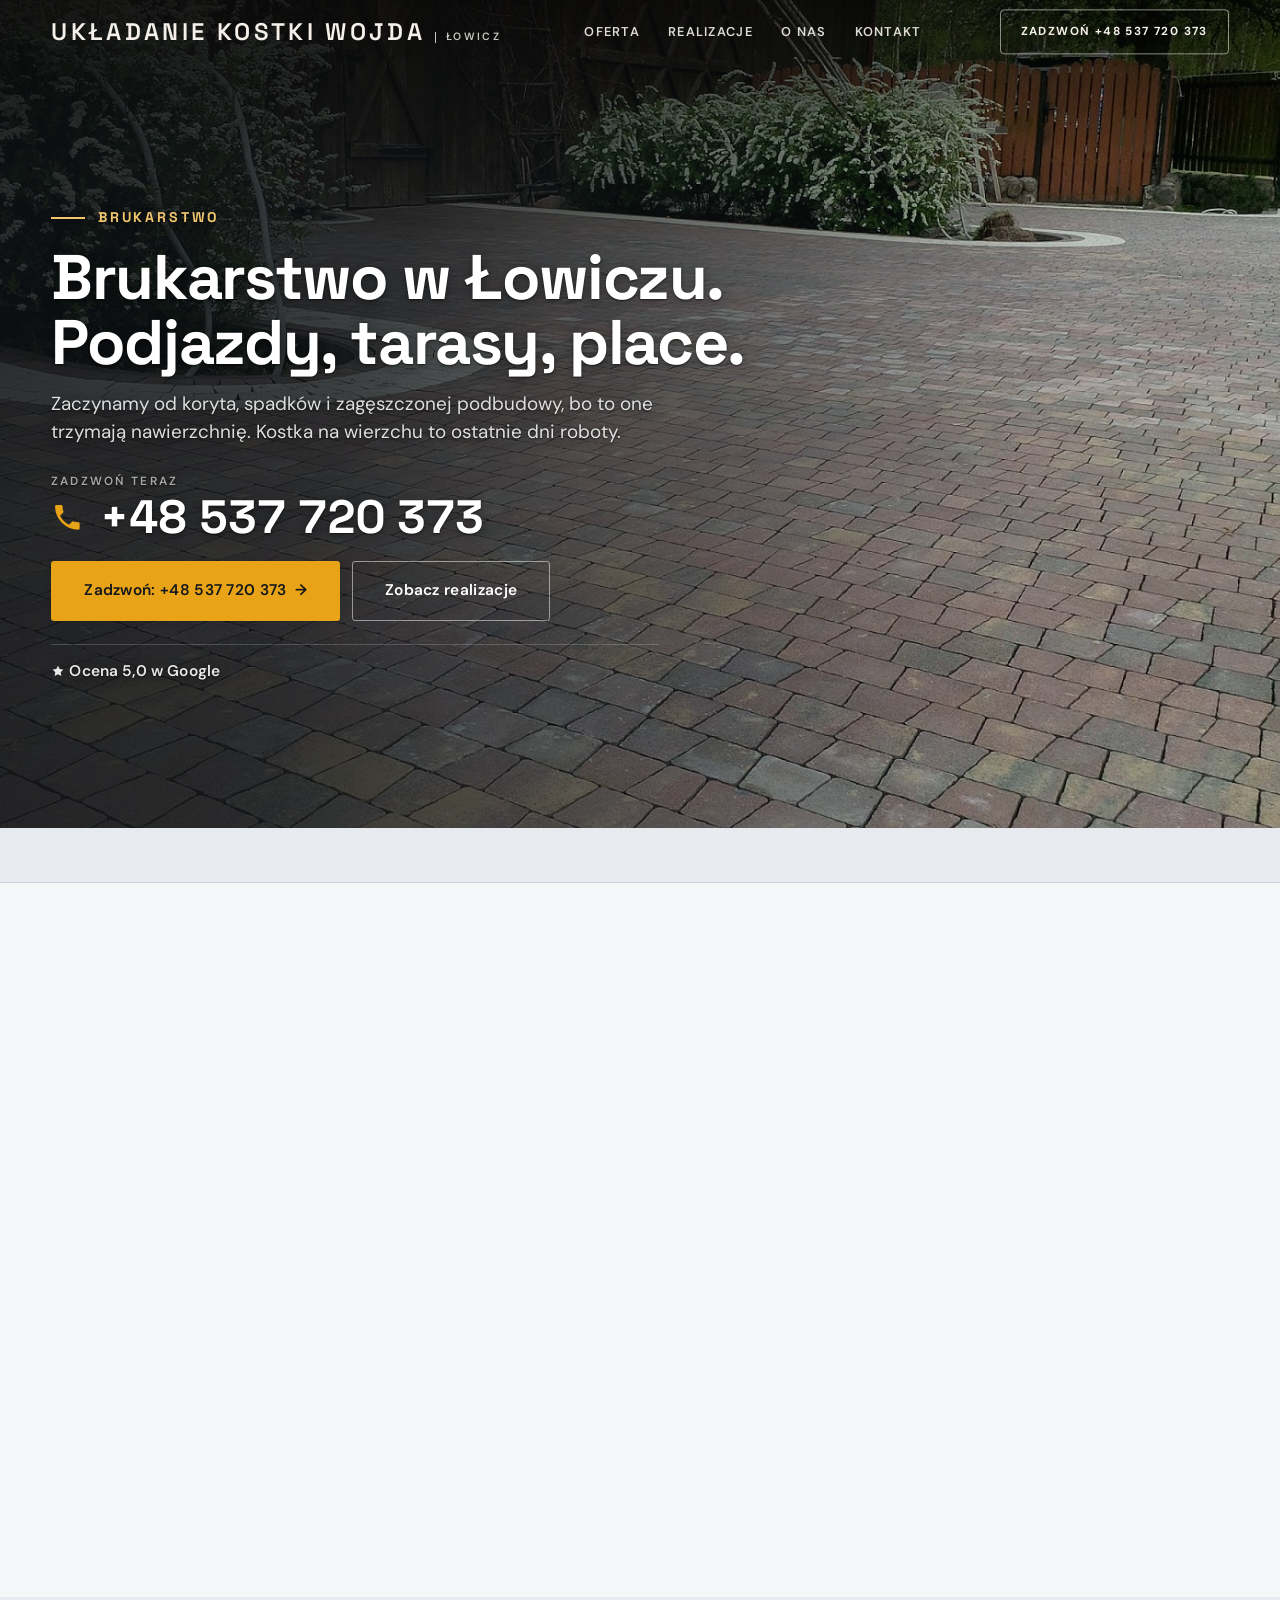
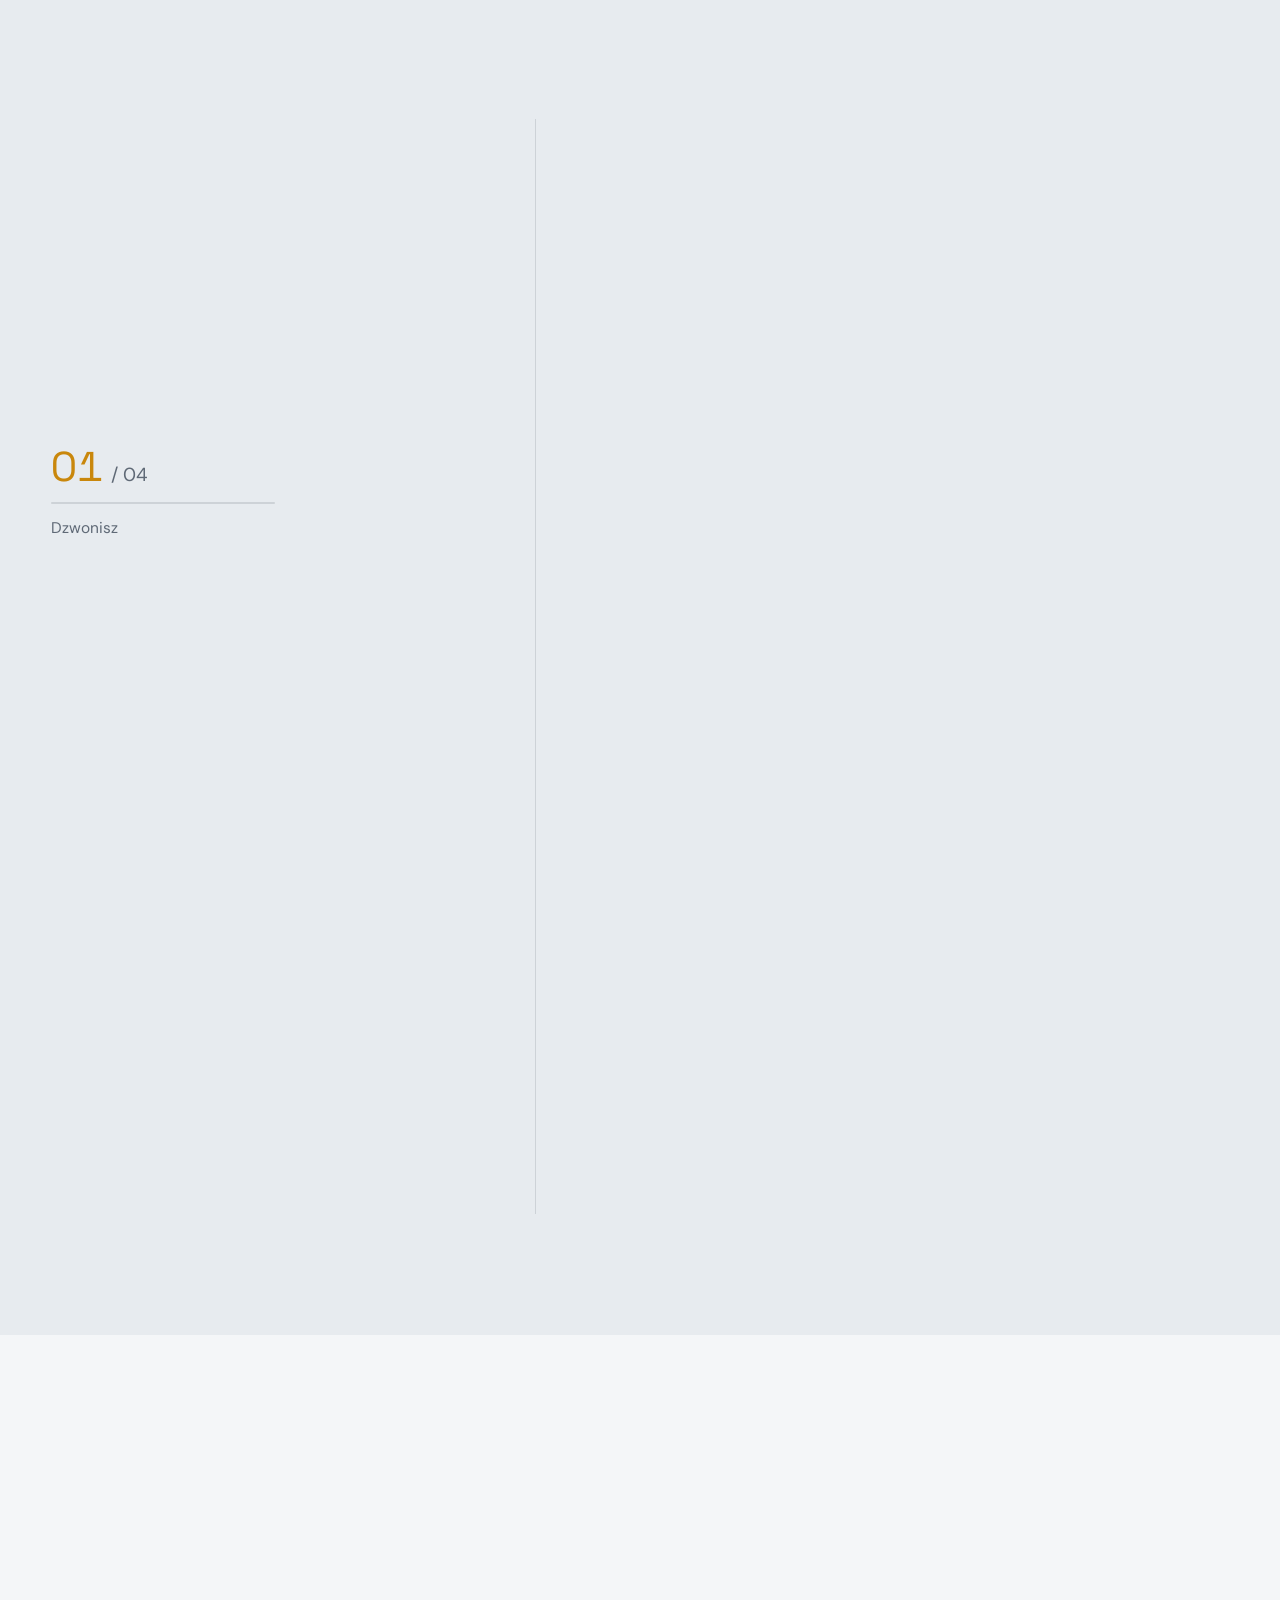
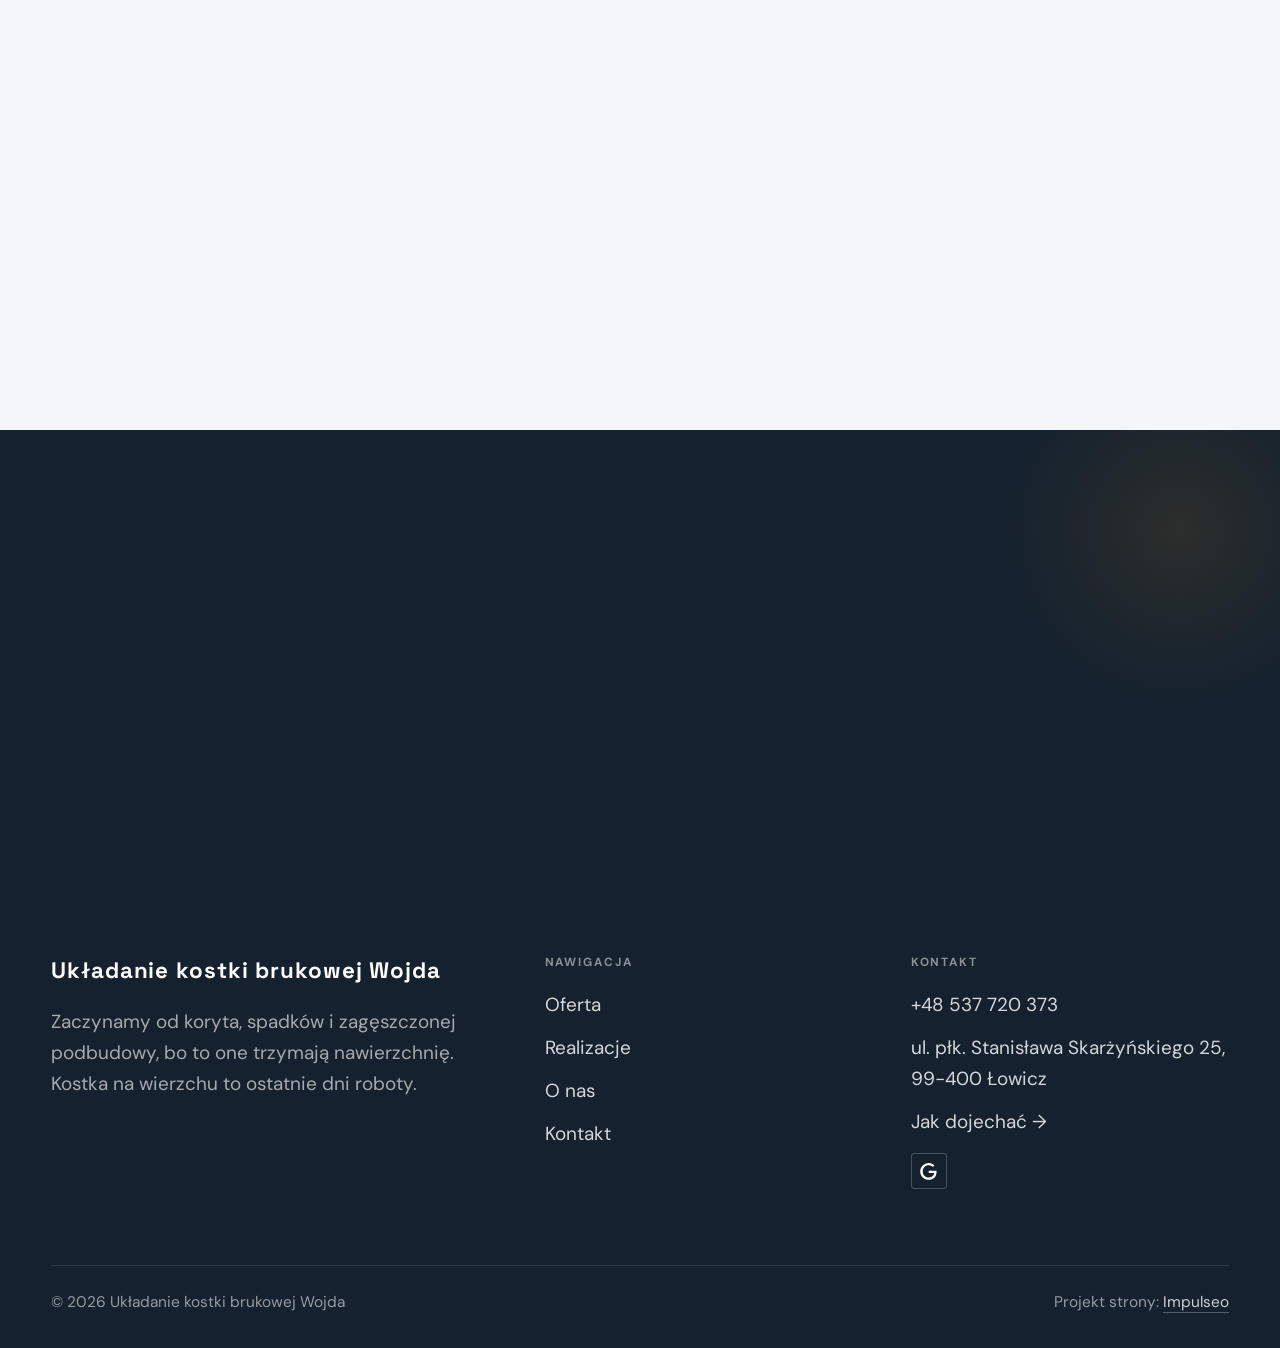
==== index.html @ b5434565 "Strona demo: ukladanie-kostki-brukowej-wojda" ====
<!DOCTYPE html>
<html lang="pl">
<head>
<meta charset="UTF-8">
<meta name="viewport" content="width=device-width, initial-scale=1.0">
<title>Układanie kostki brukowej Wojda - brukarstwo, podjazdy i tarasy</title>
<meta name="description" content="Brukarz w Łowiczu: podjazdy, tarasy, place, obrzeża i odwodnienia. Zagęszczana podbudowa, cena z pomiaru, gwarancja na robotę. Zadzwoń: +48 537 720 373.">
<link rel="canonical" href="https://kris20032.github.io/ukladanie-kostki-brukowej-wojda/">
<meta name="robots" content="noindex, nofollow">
<meta property="og:type" content="website">
<meta property="og:locale" content="pl_PL">
<meta property="og:site_name" content="Układanie kostki brukowej Wojda">
<meta property="og:title" content="Układanie kostki brukowej Wojda - brukarstwo, podjazdy i tarasy">
<meta property="og:description" content="Brukarz w Łowiczu: podjazdy, tarasy, place, obrzeża i odwodnienia. Zagęszczana podbudowa, cena z pomiaru, gwarancja na robotę. Zadzwoń: +48 537 720 373.">
<meta property="og:url" content="https://kris20032.github.io/ukladanie-kostki-brukowej-wojda/">
<meta property="og:image" content="https://kris20032.github.io/ukladanie-kostki-brukowej-wojda/img/og.jpg">
<meta property="og:image:width" content="1200">
<meta property="og:image:height" content="630">
<meta name="twitter:card" content="summary_large_image">
<script type="application/ld+json">{"@context": "https://schema.org", "@type": "HomeAndConstructionBusiness", "name": "Układanie kostki brukowej Wojda", "url": "https://kris20032.github.io/ukladanie-kostki-brukowej-wojda/", "telephone": "+48537720373", "image": "https://kris20032.github.io/ukladanie-kostki-brukowej-wojda/img/og.jpg", "areaServed": "Łowicz", "sameAs": ["https://maps.google.com/?cid=13490960193862831652"]}</script>
<link rel="preconnect" href="https://fonts.googleapis.com">
<link rel="preconnect" href="https://fonts.gstatic.com" crossorigin>
<link href="https://fonts.googleapis.com/css2?family=Space+Grotesk:wght@500;600;700&family=DM+Sans:opsz,wght@9..40,400;9..40,500;9..40,600&display=swap" rel="stylesheet">
<link rel="stylesheet" href="assets/styles.css?v=aef503f2">
</head>
<body>

<header class="nav">
  <div class="wrap nav-inner">
    <a class="brand" href="index.html"><span class="name">Układanie kostki Wojda</span><span class="sub">Łowicz</span></a>
    <nav class="nav-links">
      <a href="oferta.html">Oferta</a>
      <a href="realizacje.html">Realizacje</a>
      <a href="o-nas.html">O nas</a>
      <a href="kontakt.html">Kontakt</a>
      <a href="tel:+48537720373" class="btn btn-accent">Zadzwoń +48 537 720 373</a>
    </nav>
    <button class="nav-toggle" aria-label="Menu"><span></span><span></span><span></span></button>
  </div>
</header>

<main>
<section class="hero-fach">
  <img class="hf-photo" src="img/hero.jpg" fetchpriority="high" data-rotate="img/g11.jpg|img/ph-oferta.jpg" alt="Układanie kostki brukowej Wojda - podjazd z kostki z białym obrzeżem" width="1600" height="900">
  <div class="hf-panel">
    <div class="hf-inner">
      <span class="hf-kicker">Brukarstwo</span>
      <h1 class="hf-title">Brukarstwo w Łowiczu. Podjazdy, tarasy, place. <em></em></h1>
      <p class="hf-lead">Zaczynamy od koryta, spadków i zagęszczonej podbudowy, bo to one trzymają nawierzchnię. Kostka na wierzchu to ostatnie dni roboty.</p>
      <a class="hf-phone" href="tel:+48537720373"><span class="hf-phone-lab">Zadzwoń teraz</span><span class="hf-phone-num"><svg class="ico-tel" width="16" height="16" viewBox="0 0 24 24" fill="none" aria-hidden="true"><path d="M6.6 10.8a15.5 15.5 0 0 0 6.6 6.6l2.2-2.2a1 1 0 0 1 1-.24 11.4 11.4 0 0 0 3.6.58 1 1 0 0 1 1 1V20a1 1 0 0 1-1 1A17 17 0 0 1 3 4a1 1 0 0 1 1-1h3.5a1 1 0 0 1 1 1c0 1.25.2 2.46.58 3.6a1 1 0 0 1-.25 1l-2.23 2.2Z" fill="currentColor"/></svg> +48 537 720 373</span></a>
      <div class="hf-actions">
        <a href="kontakt.html" class="btn btn-accent">Zadzwoń: +48 537 720 373 <span class="arr">→</span></a>
        <a href="realizacje.html" class="btn btn-ghost hf-ghost">Zobacz realizacje</a>
      </div>
      <div class="hf-trust"><svg class="ico-star" width="14" height="14" viewBox="0 0 24 24" style="vertical-align:-2px" aria-hidden="true"><path d="M12 2.8l2.85 5.8 6.4.93-4.63 4.5 1.1 6.37L12 17.4l-5.72 3 1.1-6.37-4.63-4.5 6.4-.93L12 2.8Z" fill="currentColor"/></svg> Ocena 5,0 w Google</div>
    </div>
  </div>
</section>
<section class="fach-promise">
  <div class="wrap">
    <ul class="fp-row reveal"><li>Bezpłatna wycena</li><li>Dojazd: Łowicz i okolice</li><li>Gwarancja na robociznę</li></ul>
  </div>
</section>
<section class="gateways-band">
  <div class="wrap">
    <div class="gateways">
      <a href="oferta.html" class="gateway reveal"><img src="img/g5.jpg" alt="Podjazdy i dojazdy" loading="lazy" width="1600" height="1066" decoding="async"><span class="g-ttl">Podjazdy i dojazdy</span></a>
      <a href="oferta.html" class="gateway reveal"><img src="img/g6.jpg" alt="Tarasy i ścieżki" loading="lazy" width="1600" height="1077" decoding="async"><span class="g-ttl">Tarasy i ścieżki</span></a>
      <a href="oferta.html" class="gateway reveal"><img src="img/g7.jpg" alt="Place i parkingi" loading="lazy" width="1600" height="1066" decoding="async"><span class="g-ttl">Place i parkingi</span></a>
    </div>
  </div>
</section>
<section class="proces proces-os fachowcy">
  <div class="wrap proc-grid">
    <div class="proc-side">
      <div class="head reveal">
        <span class="eyebrow">Jak pracujemy</span>
        <h2>Wiesz, na czym stoisz - na każdym etapie</h2>
        <p>Od pierwszego telefonu do odbioru roboty - krok po kroku.</p>
      </div>
      <div class="proc-count" aria-hidden="true"><span class="pc-cur">01</span><span class="pc-all">/ 04</span></div>
      <div class="proc-bar" aria-hidden="true"><i></i></div>
      <p class="proc-now" aria-hidden="true">Dzwonisz</p>
    </div>
    <ol class="proces-line">
      <li class="reveal"><span class="pno">01</span><h3>Dzwonisz</h3><p>Telefon albo zdjęcia terenu. Po krótkiej rozmowie wiesz, czy to robota dla nas i kiedy możemy być na pomiarze.</p></li>
      <li class="reveal"><span class="pno">02</span><h3>Pomiar i wycena</h3><p>Na miejscu mierzymy teren i sprawdzamy grunt. Dostajesz jedną cenę za całość: materiał, robotę i wywóz ziemi z koryta.</p></li>
      <li class="reveal"><span class="pno">03</span><h3>Robota</h3><p>Wchodzimy w umówionym terminie i robimy swoje do końca - nie znikamy w połowie na inną budowę.</p></li>
      <li class="reveal"><span class="pno">04</span><h3>Odbiór i gwarancja</h3><p>Przechodzimy razem po całej nawierzchni. Coś Ci nie gra - poprawiamy, zanim rozliczymy robotę.</p></li>
    </ol>
  </div>
</section>
<section>
  <div class="wrap">
    <div class="head reveal">
      <span class="eyebrow">Realizacje</span>
      <h2>Ułożone i odebrane</h2>
      <p>Na zdjęciach nasze podjazdy i tarasy oraz przykłady nawierzchni, jakie układamy.</p>
    </div>
    <div class="gallery">
      <div class="tile t-two3 reveal"><img src="img/g1.jpg" alt="Układanie kostki brukowej Wojda" loading="lazy" width="1600" height="880" decoding="async"></div>
      <div class="tile t-third reveal"><img src="img/g3.jpg" alt="Układanie kostki brukowej Wojda" loading="lazy" width="1164" height="596" decoding="async"></div>
      <div class="tile t-third reveal"><img src="img/g4.jpg" alt="Układanie kostki brukowej Wojda" loading="lazy" width="1200" height="638" decoding="async"></div>
      <div class="tile t-third reveal"><img src="img/about.jpg" alt="Układanie kostki brukowej Wojda" loading="lazy" width="1600" height="1200" decoding="async"></div>
      <div class="tile t-third reveal"><img src="img/g8.jpg" alt="Układanie kostki brukowej Wojda" loading="lazy" width="1600" height="1068" decoding="async"></div>
    </div>
    <div style="margin-top:var(--space-7)" class="reveal"><a href="realizacje.html" class="btn btn-accent">Pełna galeria <span class="arr">→</span></a></div>
  </div>
</section>
<section class="fach-uslugi">
  <div class="wrap">
    <div class="head reveal">
      <span class="eyebrow">Oferta</span>
      <h2>Od ścieżki po parking</h2>
      <p>Czym zajmujemy się na co dzień - krótko o każdej usłudze.</p>
    </div>
    <ul class="fu-list">
      <li class="fu-row reveal"><div class="fu-name">Podjazdy i dojazdy</div><div class="fu-desc">Stary podjazd siada, kostka klawiszuje, po deszczu stoi kałuża? Rozbieramy nawierzchnię, poprawiamy podbudowę i układamy kostkę od nowa - często z odzyskanego materiału, jak jest w dobrym stanie.</div><a class="fu-cta" href="kontakt.html">Wycena <span class="arr">→</span></a></li>
      <li class="fu-row reveal"><div class="fu-name">Tarasy i ścieżki</div><div class="fu-desc">Kostka, płyty tarasowe czy granit - każdy materiał inaczej znosi słońce, mróz i mech.</div><a class="fu-cta" href="kontakt.html">Wycena <span class="arr">→</span></a></li>
      <li class="fu-row reveal"><div class="fu-name">Place i parkingi</div><div class="fu-desc">Plac manewrowy czy parking to inna robota niż ścieżka - auta dostawcze wymagają głębszego koryta i mocniejszego zagęszczenia.</div><a class="fu-cta" href="kontakt.html">Wycena <span class="arr">→</span></a></li>
      <li class="fu-row reveal"><div class="fu-name">Palisady, obrzeża i schody</div><div class="fu-desc">Obrzeża i krawężniki to rama całej nawierzchni - osadzamy je na betonie, bo bez tego kostka z czasem rozchodzi się na boki.</div><a class="fu-cta" href="kontakt.html">Wycena <span class="arr">→</span></a></li>
      <li class="fu-row reveal"><div class="fu-name">Odwodnienia liniowe</div><div class="fu-desc">Odwodnienie planujemy razem z nawierzchnią, nie po fakcie - wtedy korytka siedzą równo z kostką i nie ma progów, o które zahacza koło.</div><a class="fu-cta" href="kontakt.html">Wycena <span class="arr">→</span></a></li>
      <li class="fu-row reveal"><div class="fu-name">Podbudowa i korytowanie</div><div class="fu-desc">Grunt gruntowi nierówny - piasek dobrze odprowadza wodę, glina trzyma ją pod nawierzchnią i zimą podnosi kostkę.</div><a class="fu-cta" href="kontakt.html">Wycena <span class="arr">→</span></a></li>
    </ul>
    <div style="margin-top:var(--space-7)" class="reveal"><a href="oferta.html" class="btn btn-ghost">Pełna oferta <span class="arr">→</span></a></div>
  </div>
</section>
<section class="stopklatka" aria-hidden="true">
  <div class="stk-bg" style="background-image:url(img/g9.jpg)"></div>
</section>
<section class="opinie">
  <div class="wrap">
    <div class="head center reveal">
      <span class="eyebrow">Opinie</span>
      <h2>Co mówią klienci</h2>
    </div>
    <p class="op-meta reveal"><span class="g-badge"><svg class="gb-ico" viewBox="0 0 24 24" width="18" height="18" aria-hidden="true"><path fill="#4285F4" d="M22.56 12.25c0-.78-.07-1.53-.2-2.25H12v4.26h5.92c-.26 1.37-1.04 2.53-2.21 3.31v2.77h3.57c2.08-1.92 3.28-4.74 3.28-8.09z"/><path fill="#34A853" d="M12 23c2.97 0 5.46-.98 7.28-2.66l-3.57-2.77c-.98.66-2.23 1.06-3.71 1.06-2.86 0-5.29-1.93-6.16-4.53H2.18v2.84C3.99 20.53 7.7 23 12 23z"/><path fill="#FBBC05" d="M5.84 14.09c-.22-.66-.35-1.36-.35-2.09s.13-1.43.35-2.09V7.07H2.18C1.43 8.55 1 10.22 1 12s.43 3.45 1.18 4.93l2.85-2.22.81-.62z"/><path fill="#EA4335" d="M12 5.38c1.62 0 3.06.56 4.21 1.64l3.15-3.15C17.45 2.09 14.97 1 12 1 7.7 1 3.99 3.47 2.18 7.07l3.66 2.84c.87-2.6 3.3-4.53 6.16-4.53z"/></svg><b class="gb-ocena">5,0</b><svg class="gb-stars" viewBox="0 0 90 18" width="74" height="14.8" aria-hidden="true"><g fill="currentColor" opacity=".26"><path transform="translate(0,0)" d="M9 1.6l2.2 4.46 4.92.72-3.56 3.47.84 4.9L9 12.74l-4.4 2.31.84-4.9L1.88 6.68l4.92-.72L9 1.6Z"/><path transform="translate(18,0)" d="M9 1.6l2.2 4.46 4.92.72-3.56 3.47.84 4.9L9 12.74l-4.4 2.31.84-4.9L1.88 6.68l4.92-.72L9 1.6Z"/><path transform="translate(36,0)" d="M9 1.6l2.2 4.46 4.92.72-3.56 3.47.84 4.9L9 12.74l-4.4 2.31.84-4.9L1.88 6.68l4.92-.72L9 1.6Z"/><path transform="translate(54,0)" d="M9 1.6l2.2 4.46 4.92.72-3.56 3.47.84 4.9L9 12.74l-4.4 2.31.84-4.9L1.88 6.68l4.92-.72L9 1.6Z"/><path transform="translate(72,0)" d="M9 1.6l2.2 4.46 4.92.72-3.56 3.47.84 4.9L9 12.74l-4.4 2.31.84-4.9L1.88 6.68l4.92-.72L9 1.6Z"/></g><clipPath id="gs1000"><rect x="0" y="0" width="90.0" height="18"/></clipPath><g fill="#FBBC04" clip-path="url(#gs1000)"><path transform="translate(0,0)" d="M9 1.6l2.2 4.46 4.92.72-3.56 3.47.84 4.9L9 12.74l-4.4 2.31.84-4.9L1.88 6.68l4.92-.72L9 1.6Z"/><path transform="translate(18,0)" d="M9 1.6l2.2 4.46 4.92.72-3.56 3.47.84 4.9L9 12.74l-4.4 2.31.84-4.9L1.88 6.68l4.92-.72L9 1.6Z"/><path transform="translate(36,0)" d="M9 1.6l2.2 4.46 4.92.72-3.56 3.47.84 4.9L9 12.74l-4.4 2.31.84-4.9L1.88 6.68l4.92-.72L9 1.6Z"/><path transform="translate(54,0)" d="M9 1.6l2.2 4.46 4.92.72-3.56 3.47.84 4.9L9 12.74l-4.4 2.31.84-4.9L1.88 6.68l4.92-.72L9 1.6Z"/><path transform="translate(72,0)" d="M9 1.6l2.2 4.46 4.92.72-3.56 3.47.84 4.9L9 12.74l-4.4 2.31.84-4.9L1.88 6.68l4.92-.72L9 1.6Z"/></g></svg><span class="gb-txt">w Google</span></span></p>
    <p class="op-meta reveal"><a class="op-google" href="https://maps.google.com/?cid=13490960193862831652" target="_blank" rel="noopener"><svg class="op-g-ico" viewBox="0 0 24 24" width="17" height="17" aria-hidden="true"><path fill="#4285F4" d="M22.56 12.25c0-.78-.07-1.53-.2-2.25H12v4.26h5.92c-.26 1.37-1.04 2.53-2.21 3.31v2.77h3.57c2.08-1.92 3.28-4.74 3.28-8.09z"/><path fill="#34A853" d="M12 23c2.97 0 5.46-.98 7.28-2.66l-3.57-2.77c-.98.66-2.23 1.06-3.71 1.06-2.86 0-5.29-1.93-6.16-4.53H2.18v2.84C3.99 20.53 7.7 23 12 23z"/><path fill="#FBBC05" d="M5.84 14.09c-.22-.66-.35-1.36-.35-2.09s.13-1.43.35-2.09V7.07H2.18C1.43 8.55 1 10.22 1 12s.43 3.45 1.18 4.93l2.85-2.22.81-.62z"/><path fill="#EA4335" d="M12 5.38c1.62 0 3.06.56 4.21 1.64l3.15-3.15C17.45 2.09 14.97 1 12 1 7.7 1 3.99 3.47 2.18 7.07l3.66 2.84c.87-2.6 3.3-4.53 6.16-4.53z"/></svg><span>Zobacz opinie w Google</span><span class="arr">→</span></a></p>
    <div class="opinie-grid">
      <figure class="op-card reveal"><span class="op-star"><svg class="ico-star" width="14" height="14" viewBox="0 0 24 24" style="vertical-align:-2px" aria-hidden="true"><path d="M12 2.8l2.85 5.8 6.4.93-4.63 4.5 1.1 6.37L12 17.4l-5.72 3 1.1-6.37-4.63-4.5 6.4-.93L12 2.8Z" fill="currentColor"/></svg><svg class="ico-star" width="14" height="14" viewBox="0 0 24 24" style="vertical-align:-2px" aria-hidden="true"><path d="M12 2.8l2.85 5.8 6.4.93-4.63 4.5 1.1 6.37L12 17.4l-5.72 3 1.1-6.37-4.63-4.5 6.4-.93L12 2.8Z" fill="currentColor"/></svg><svg class="ico-star" width="14" height="14" viewBox="0 0 24 24" style="vertical-align:-2px" aria-hidden="true"><path d="M12 2.8l2.85 5.8 6.4.93-4.63 4.5 1.1 6.37L12 17.4l-5.72 3 1.1-6.37-4.63-4.5 6.4-.93L12 2.8Z" fill="currentColor"/></svg><svg class="ico-star" width="14" height="14" viewBox="0 0 24 24" style="vertical-align:-2px" aria-hidden="true"><path d="M12 2.8l2.85 5.8 6.4.93-4.63 4.5 1.1 6.37L12 17.4l-5.72 3 1.1-6.37-4.63-4.5 6.4-.93L12 2.8Z" fill="currentColor"/></svg><svg class="ico-star" width="14" height="14" viewBox="0 0 24 24" style="vertical-align:-2px" aria-hidden="true"><path d="M12 2.8l2.85 5.8 6.4.93-4.63 4.5 1.1 6.37L12 17.4l-5.72 3 1.1-6.37-4.63-4.5 6.4-.93L12 2.8Z" fill="currentColor"/></svg></span><blockquote>Fachowa obsługa</blockquote><span class="op-autor">Dawid Woj</span></figure>
    </div>
  </div>
</section>
<section class="obszar">
  <div class="wrap">
    <div class="head center reveal">
      <span class="eyebrow">Obszar działania</span>
      <h2>Dojeżdżamy do Ciebie</h2>
    </div>
    <p class="obszar-txt reveal" style="text-align:center;max-width:60ch;margin:0 auto 1.4rem">Nie wiesz, czy dojedziemy do Ciebie? Zadzwoń i podaj adres. Jak nie dojeżdżamy, powiemy od razu i nie zajmiemy Ci dnia.</p>
    <ul class="obszar-list reveal"><li class="is-home">Łowicz</li><li>+ okolice</li></ul>
    <div class="obszar-mapa reveal" style="margin-top:var(--space-7)">
      <iframe title="Obszar działania - Łowicz i okolice" src="https://maps.google.com/maps?q=52.1024123%2C19.9633378&amp;z=11&amp;output=embed" loading="lazy" referrerpolicy="no-referrer-when-downgrade" style="width:100%;height:clamp(280px,38vh,420px);border:0;display:block;border-radius:var(--r-md)"></iframe>
    </div>
  </div>
</section>
<section class="faq-klinika">
  <div class="wrap">
    <div class="head center reveal">
      <span class="eyebrow">Częste pytania</span>
      <h2>Dobrze wiedzieć</h2>
    </div>
    <div class="faq-list">
      <details class="faq-item reveal"><summary>Ile kosztuje ułożenie kostki?</summary><p>Zależy od terenu i materiału - inna cena wychodzi na piasku, inna tam, gdzie trzeba głębiej korytować i wywozić ziemię. Dlatego cenę podajemy dopiero po pomiarze - i w trakcie roboty ona już nie rośnie.</p></details>
      <details class="faq-item reveal"><summary>Czy wycena jest płatna?</summary><p>Nie. Za przyjazd i pomiar w Łowiczu i najbliższej okolicy nie płacisz. Decyzję podejmujesz po poznaniu ceny, nie przed.</p></details>
      <details class="faq-item reveal"><summary>Kostka z materiałem czy sama robocizna?</summary><p>Oba układy są w porządku. Z materiałem od nas masz jedną cenę i jednego odpowiedzialnego za całość; z powierzonym - najpierw go obejrzymy, bo nie każda kostka nadaje się pod auto.</p></details>
      <details class="faq-item reveal"><summary>Jak długo trwa taka robota?</summary><p>Zależy od powierzchni i od tego, ile jest korytowania. Konkretny termin - od wejścia do odbioru - podajemy przy wycenie i tego się trzymamy. Ulewa potrafi przesunąć zagęszczanie o dzień; wtedy mówimy od razu, nie po fakcie.</p></details>
      <details class="faq-item reveal"><summary>Co z ziemią z koryta i starą nawierzchnią?</summary><p>Wywóz jest w wycenie - po robocie nie zostaje Ci hałda ziemi ani sterta starego betonu. Chcesz zatrzymać ziemię na podniesienie ogrodu? Powiedz przy pomiarze, zostawimy ją tam, gdzie wskażesz.</p></details>
      <details class="faq-item reveal"><summary>Co, jeśli kostka się zapadnie?</summary><p>Dobrze zagęszczona podbudowa nie siada - ale jak coś się ruszy, wracamy i poprawiamy. Nasza wina - robimy za darmo; wjechało tam coś dużo cięższego, niż ustalaliśmy - mówimy wprost, co i za ile.</p></details>
    </div>
  </div>
</section>
<section class="cta">
  <div class="wrap">
    <div class="reveal">
      <span class="eyebrow">Współpraca</span>
      <h2>Potrzebujesz fachowca? Wycenimy za darmo.</h2>
      <p>Zadzwoń lub napisz - przyjedziemy, obejrzymy i podamy jasną cenę. Bez zobowiązań.</p>
    </div>
    <div class="cta-actions reveal">
      <a href="kontakt.html" class="btn btn-light">Zadzwoń: +48 537 720 373 <span class="arr">→</span></a>
      <a href="tel:+48537720373" class="btn btn-ghost btn-ghost-cta">+48 537 720 373</a>
    </div>
  </div>
</section>
</main>

<footer>
  <div class="wrap">
    <div class="foot-grid">
      <div class="foot-brand">
        <div class="name">Układanie kostki brukowej Wojda</div>
        <p>Zaczynamy od koryta, spadków i zagęszczonej podbudowy, bo to one trzymają nawierzchnię. Kostka na wierzchu to ostatnie dni roboty.</p>
      </div>
      <div class="foot-col">
        <h4>Nawigacja</h4>
        <a href="oferta.html">Oferta</a>
        <a href="realizacje.html">Realizacje</a>
        <a href="o-nas.html">O nas</a>
        <a href="kontakt.html">Kontakt</a>
      </div>
      <div class="foot-col">
        <h4>Kontakt</h4>
        <a href="tel:+48537720373">+48 537 720 373</a>
        <p>ul. płk. Stanisława Skarżyńskiego 25, 99-400 Łowicz</p>
        <a href="https://maps.google.com/?cid=13490960193862831652" target="_blank" rel="noopener">Jak dojechać →</a>
      <div class="foot-soc">
        <a class="soc" href="https://maps.google.com/?cid=13490960193862831652" target="_blank" rel="noopener" aria-label="Google - Układanie kostki brukowej Wojda"><svg viewBox="0 0 24 24" aria-hidden="true" focusable="false"><path d="M12.48 10.92v3.28h7.84c-.24 1.84-.853 3.187-1.787 4.133-1.147 1.147-2.933 2.4-6.053 2.4-4.827 0-8.6-3.893-8.6-8.72s3.773-8.72 8.6-8.72c2.6 0 4.507 1.027 5.907 2.347l2.307-2.307C18.747 1.44 16.133 0 12.48 0 5.867 0 .307 5.387.307 12s5.56 12 12.173 12c3.573 0 6.267-1.173 8.373-3.36 2.16-2.16 2.84-5.213 2.84-7.667 0-.76-.053-1.467-.173-2.053H12.48z" fill="currentColor"/></svg></a>
      </div>
      </div>
    </div>
    <div class="foot-bot">
      <span>© 2026 Układanie kostki brukowej Wojda</span>
      <span>Projekt strony: <a class="foot-credit" href="https://impulseo.pl" target="_blank" rel="noopener">Impulseo</a></span>
    </div>
  </div>
</footer>
<div class="sticky-call"><a class="sc-call" href="tel:+48537720373"><svg class="ico-tel" width="16" height="16" viewBox="0 0 24 24" fill="none" aria-hidden="true"><path d="M6.6 10.8a15.5 15.5 0 0 0 6.6 6.6l2.2-2.2a1 1 0 0 1 1-.24 11.4 11.4 0 0 0 3.6.58 1 1 0 0 1 1 1V20a1 1 0 0 1-1 1A17 17 0 0 1 3 4a1 1 0 0 1 1-1h3.5a1 1 0 0 1 1 1c0 1.25.2 2.46.58 3.6a1 1 0 0 1-.25 1l-2.23 2.2Z" fill="currentColor"/></svg> Zadzwoń</a><a class="sc-quote" href="kontakt.html">Zadzwoń: +48 537 720 373</a></div>
<div class="demo-wazne" data-do="2026-11-04" data-cykl="3" hidden><svg class="dw-ico" width="13" height="13" viewBox="0 0 24 24" fill="none" aria-hidden="true"><circle cx="12" cy="12" r="8.6" stroke="currentColor" stroke-width="1.8"/><path d="M12 7.2V12l3.3 2" stroke="currentColor" stroke-width="1.8" stroke-linecap="round"/></svg><span class="dw-txt"></span></div>

<script src="assets/main.js"></script>
</body>
</html>
---- assets/styles.css ----
/* ============================================================
   STOLBASZ — premium, architektoniczny B2B fit-out
   Jasna paleta, zero brązu. System wg premium-web-craft.
   Projekt strony: Impulseo (impulseo.pl)
   ============================================================ */

:root{
  /* PALETA — jasna, architektoniczna, chłodna */
  --paper:#F4F6F8;          /* główne tło */
  --paper-2:#E7EBEF;        /* sekcje alternatywne (chłodny jasny szary) */
  --paper-3:#E7EBEF;        /* delikatne wypełnienia */
  --ink:#15212E;            /* tekst główny — chłodny grafit */
  --ink-soft:#243443;       /* nagłówki drugorzędne */
  --muted:#6B7785;          /* tekst poboczny */
  --line:rgba(21,33,46,.12);/* hairline */
  --accent:#E8A317;         /* stonowany petrol-slate — jedyny akcent */
  --accent-d:#C9870C;
  --accent-soft:rgba(232,163,23,.10);
  --dark:#15212E;           /* sekcje ciemne (stopka/CTA) */

  /* HOVER ZDJĘĆ — JEDEN standard dla całego silnika (decyzja K. 04.08.2026, artefakt z wariantami).
     AKTUALNE (K.+Szymon 09.08.2026, wybór z artefaktu 6 wariantów): zoom 1.05 przy 1.4s -
     przy tak długim czasie mocniejszy kadr NIE skacze, tylko „oddycha". Poprzedni standard
     (1.02 / .55s z 04.08) odbierany jako dynamiczny i szybki.
     Spoczynek lekko przygaszony, ale TYLKO tam, gdzie jest mysz (@media hover:hover) —
     na telefonie zdjęcia zostają w pełnej jasności. */
  --img-zoom:1.05;                   /* K.+Szymon 09.08: wariant F z artefaktu porównawczego */
  --img-rest:brightness(.95) saturate(.99);
  --img-hot:brightness(1.06) saturate(1.05);
  --img-dur:1.4s;                    /* K.+Szymon 09.08 (wariant F): powoli = elegancko */
  --img-ease:cubic-bezier(.16,.84,.44,1);  /* miękki ogon, efekt „oddychania" */

  /* ODSTĘPY — skala 4/8 */
  --space-1:4px; --space-2:8px; --space-3:12px; --space-4:16px; --space-5:24px;
  --space-6:32px; --space-7:48px; --space-8:64px; --space-9:96px; --space-10:128px;

  /* TYPOGRAFIA — fluid clamp() (skala podbita 16.07.2026: większe, czytelniejsze litery — uwaga Adama) */
  --text-sm:clamp(.9rem,.87rem + .12vw,1rem);
  --text-base:clamp(1.08rem,1.04rem + .18vw,1.2rem);
  --text-lg:clamp(1.24rem,1.15rem + .34vw,1.44rem);
  --text-h3:clamp(1.34rem,1.22rem + .55vw,1.66rem);
  --text-h2:clamp(2.1rem,1.66rem + 2.1vw,3.1rem);
  --text-h1:clamp(2.9rem,2.1rem + 4vw,5.1rem);

  /* PROMIENIE — architektoniczne, raczej ostre */
  --r-sm:3px; --r-md:6px; --r-lg:10px;

  /* RUCH */
  --ease:cubic-bezier(.25,.46,.45,.94); --dur:.24s;

  /* CIENIE — miękkie, warstwowe */
  --sh-sm:0 1px 2px rgba(16,24,32,.04), 0 2px 8px rgba(16,24,32,.05);
  --sh-md:0 2px 6px rgba(16,24,32,.05), 0 12px 28px -8px rgba(16,24,32,.12);
  --sh-lg:0 6px 14px rgba(16,24,32,.07), 0 26px 56px -18px rgba(16,24,32,.22);

  --hairline:1px solid var(--line);

  --font-display:'Space Grotesk','Inter',sans-serif;
  --font-body:'DM Sans','Inter',sans-serif;
}

*{box-sizing:border-box;margin:0;padding:0}
html{scroll-behavior:smooth}
body{
  font-family:var(--font-body);
  font-size:var(--text-base);
  line-height:1.65;
  color:var(--ink);
  background:var(--paper);
  -webkit-font-smoothing:antialiased;
  text-rendering:optimizeLegibility;
}
img{max-width:100%;height:auto;display:block}  /* height:auto = width/height z atrybutów trzyma proporcje (TOP#12) */
a{color:inherit;text-decoration:none}

.wrap{width:min(92%,1180px);margin-inline:auto}
section{padding-block:clamp(52px,6.5vw,96px)}

h1,h2,h3{font-family:var(--font-display);font-weight:700;line-height:1.08;letter-spacing:-.02em;color:var(--ink)}
h1{font-size:var(--text-h1);letter-spacing:-.035em}
h2{font-size:var(--text-h2);letter-spacing:-.025em}
h3{font-size:var(--text-h3)}
/* MIARA — długość wiersza. WCAG 2.2 SC 1.4.8: max 80 znaków; Butterick: 45–90.
   68ch daje realnie 72–78 znaków polskiego tekstu, czyli z zapasem pod granicą.
   Wcześniej limit miał TYLKO <p> — <li>, <blockquote> i <dd> nie miały żadnego,
   i to jedyny powód, dla którego 23 bloki na dwóch oddanych stronach jadą po
   83–106 znaków w wierszu (pomiar 07.08.2026, bramka `miara`).
   ⚠️ Listy i definicje ograniczamy TYLKO bez klasy: `ul`/`ol` z klasą to u nas
   układ (siatki kafli, menu), a nie tekst ciągły — tam miarę wyznacza układ. */
/* 60ch, nie 68ch (K. 10.08): po zmianie fontów na węższe kroje (DM Sans i spółka)
   w 68ch mieściło się ~90 znaków - bramka pikselowa słusznie zgłaszała przekroczenie
   granicy 80. Pomiar na żywej przeglądarce: 60ch = 90 znaków, 53ch = ~78 znaków, czyli normę WCAG 1.4.8. */
:root{ --miara:53ch }
p{max-width:min(100%,var(--miara))}
blockquote,
ul:not([class])>li, ol:not([class])>li,
dl:not([class])>dd{max-width:min(100%,var(--miara))}

/* ⚠️ Świadomie BEZ wyjątku `.tile p,.card p,.svc p{max-width:none}`, choć nasuwa się sam:
   te akapity BYŁY już ograniczone (stare `p{max-width:65ch}`), więc „wyjątek" nie odblokowałby
   niczego nowego — tylko ROZLUŹNIŁ stan sprzed zmiany na wszystkich demach naraz.
   `figcaption` żadna z reguł wyżej nie dotyczy, więc też nie potrzebuje zwolnienia. */

/* ŁAMANIE. `balance` wyrównuje długości wierszy w nagłówku, `pretty` pilnuje ostatniego
   wiersza akapitu, żeby nie został w nim jeden wyraz. Obsługiwane od Chrome 117 /
   Safari 17.5; starsze przeglądarki po prostu ignorują tę własność.
   `text-wrap:pretty` nie występowało dotąd ANI RAZ w silniku ani w repo klientów. */
h1,h2,h3,.lead,.lede{text-wrap:balance}
p,li,blockquote,dd{text-wrap:pretty}

.eyebrow{
  font-family:var(--font-body);
  font-size:var(--text-sm);
  font-weight:600;
  letter-spacing:.18em;
  text-transform:uppercase;
  color:var(--accent);
  display:inline-flex;align-items:center;gap:var(--space-3);
}
/* flex:none + margin-top = kreska trzyma się PIERWSZEJ linii. Wcześniej align-items:center
   centrowało ją względem całego bloku i przy zawinięciu (długi kicker typu
   „…WNĘTRZ · LESZNO · OD 2019") druga linia lądowała z brzydkim wcięciem. */
.eyebrow{align-items:flex-start}
.eyebrow>*,.eyebrow{text-wrap:balance}   /* dlugi kicker lamal sie na sierote typu samo „2019" w drugiej linii */
.eyebrow::before{content:"";width:28px;height:1px;background:var(--accent);display:inline-block;flex:none;margin-top:.62em}

.muted{color:var(--muted)}
.lead{font-size:var(--text-lg);line-height:1.55;color:var(--ink-soft);max-width:50ch}

/* ---------- BUTTONS ---------- */
.btn{
  display:inline-flex;align-items:center;gap:var(--space-2);
  font-weight:600;font-size:var(--text-sm);letter-spacing:.02em;
  padding:var(--space-4) var(--space-6);
  border-radius:var(--r-sm);
  transition:transform var(--dur) var(--ease),box-shadow var(--dur) var(--ease),background var(--dur) var(--ease);
  cursor:pointer;border:1px solid transparent;
}
.btn-accent{background:var(--accent);color:#fff;box-shadow:var(--sh-sm)}
.btn-accent:hover{background:var(--accent-d);transform:translateY(-2px);box-shadow:var(--sh-md)}
.btn-accent:active{transform:translateY(0);box-shadow:var(--sh-sm)}
.btn-ghost{background:transparent;color:var(--ink);border-color:var(--line)}
.btn-ghost:hover{border-color:var(--accent);color:var(--accent);transform:translateY(-2px)}
.btn-light{background:#fff;color:var(--ink);box-shadow:var(--sh-sm)}
.btn-light:hover{transform:translateY(-2px);box-shadow:var(--sh-md)}
.btn .arr{transition:transform var(--dur) var(--ease)}
.btn:hover .arr{transform:translateX(4px)}

/* ---------- NAV ---------- */
.nav{
  position:sticky;top:0;z-index:50;
  background:color-mix(in srgb,var(--paper) 88%,transparent);
  backdrop-filter:saturate(140%) blur(10px);
  border-bottom:var(--hairline);
}
.nav-inner{display:flex;align-items:center;justify-content:space-between;gap:var(--space-5);height:72px}
/* ANTY-NACHODZENIE (K. 05.08.2026): długa nazwa firmy + przycisk z pełnym numerem nie mieściły się w pasku
   i flex ściskał linki PONIŻEJ ich treści - "Kontakt" wchodził na ramkę "Zadzwoń +48 ...". Teraz ustępuje
   nazwa marki (skrót wielokropkiem), a menu i przycisk nigdy się nie kurczą ani nie zachodzą na siebie. */
.brand{display:flex;flex-direction:column;line-height:1;min-width:0;flex:0 1 auto}
.brand .name{font-family:var(--font-display);font-weight:800;font-size:1.35rem;letter-spacing:.04em;white-space:nowrap;overflow:hidden;text-overflow:ellipsis}
.brand .sub{font-size:.62rem;letter-spacing:.34em;text-transform:uppercase;color:var(--muted);margin-top:5px;white-space:nowrap;overflow:hidden;text-overflow:ellipsis}
.nav-links{display:flex;align-items:center;gap:var(--space-6);flex:0 0 auto}
.nav-links a{font-size:var(--text-sm);font-weight:500;color:var(--ink-soft);position:relative;padding-block:4px;white-space:nowrap;transition:color var(--dur) var(--ease)}
.nav-links a::after{content:"";position:absolute;left:0;bottom:0;width:0;height:1.5px;background:var(--accent);transition:width var(--dur) var(--ease)}
.nav-links a:hover,.nav-links a.active{color:var(--ink)}
.nav-links a:hover::after,.nav-links a.active::after{width:100%}
.nav-links .btn{padding:var(--space-2) var(--space-5)}
/* przyciski w nav: właściwy kolor (przebij .nav-links a) + bez podkreślenia */
.nav-links a.btn-accent{color:#fff}
.nav-links a.btn-ghost,.nav-links a.btn-light{color:var(--ink)}
/* CTA w pasku: NIE podkreślenie spod linków menu, ale ten sam przelatujący błysk,
   co na wszystkich innych przyciskach (zgłoszenie K. 13.08.2026 - „na hero jest efekt
   światła przechodzącego przez przycisk, na navbarze go nie ma, a mają być identyczne").
   Reguła `.nav-links a::after` jest silniejsza od `.btn::after`, więc trzeba jej
   geometrię wyzerować i wpisać połysk z nazwy - samo `display:none` gasiło efekt. */
.nav-links a.btn::after{
  display:block;content:"";position:absolute;inset:0;z-index:-1;pointer-events:none;
  width:auto;height:auto;border-radius:inherit;   /* kasuje geometrię podkreślenia (width:0;height:1.5px) */
  background:linear-gradient(100deg,transparent 32%,rgba(255,255,255,.20) 50%,transparent 68%);
  translate:-120% 0}
@media (prefers-reduced-motion:no-preference){
  .nav-links a.btn:hover::after{translate:120% 0;transition:translate .75s var(--mt-ease,cubic-bezier(.16,.84,.44,1))}
}
.nav-toggle{display:none;background:none;border:none;cursor:pointer;flex-direction:column;gap:5px;padding:8px}
.nav-toggle span{width:24px;height:2px;background:var(--ink);transition:var(--dur)}
/* Ciasny zakres MIĘDZY menu mobilnym a pełnym pulpitem: zbijamy odstępy i nazwę marki,
   żeby wszystko zmieściło się naturalnie, zanim w ogóle dojdzie do skracania wielokropkiem. */
@media(max-width:1280px) and (min-width:921px){
  .nav-links{gap:var(--space-4)}
  .nav-links .btn{padding:var(--space-2) var(--space-4)}
  .brand .name{font-size:1.15rem}
}

/* ---------- HERO (split) ---------- */
.hero{position:relative;overflow:hidden;border-bottom:var(--hairline)}
.hero-grid{display:grid;grid-template-columns:1.05fr .95fr;gap:clamp(24px,4vw,60px);align-items:center;
  padding-block:clamp(36px,4.5vw,64px)}
.hero-copy .eyebrow{margin-bottom:var(--space-5)}
.hero-copy h1{margin-bottom:var(--space-5)}
.hero-copy .lead{margin-bottom:var(--space-7)}
.hero-actions{display:flex;flex-wrap:wrap;gap:var(--space-4)}
.hero-art{position:relative;aspect-ratio:4/3;border-radius:var(--r-lg);overflow:hidden;box-shadow:var(--sh-lg)}
.hero-art img{width:100%;height:100%;object-fit:cover}
.hero-art::after{content:"";position:absolute;inset:0;background:linear-gradient(180deg,transparent 55%,rgba(18,24,28,.28))}
.hero-badge{position:absolute;left:var(--space-5);bottom:var(--space-5);z-index:2;
  background:rgba(252,252,251,.94);backdrop-filter:blur(4px);
  border-radius:var(--r-md);padding:var(--space-4) var(--space-5);box-shadow:var(--sh-md);max-width:78%}
.hero-badge strong{display:block;font-family:var(--font-display);font-size:1rem;letter-spacing:-.01em}
.hero-badge span{font-size:var(--text-sm);color:var(--muted)}

/* ---------- HERO duży / kinowy (strona główna) ---------- */
.hero-cine{position:relative;min-height:clamp(560px,82vh,840px);min-height:clamp(560px,82svh,840px);display:flex;align-items:center;overflow:hidden;border-bottom:var(--hairline)}
.hero-cine>img{position:absolute;inset:0;width:100%;height:100%;object-fit:cover;z-index:0}
.hero-cine::after{content:"";position:absolute;inset:0;z-index:1;
  background:linear-gradient(95deg,rgba(13,18,23,.86) 0%,rgba(13,18,23,.64) 32%,rgba(13,18,23,.24) 62%,rgba(13,18,23,.04) 100%)}
.hero-cine .wrap{position:relative;z-index:2;padding-block:var(--space-8)}
.hero-cine .hero-copy{max-width:660px}
.hero-cine .eyebrow{color:#fff;margin-bottom:var(--space-5)}
.hero-cine .eyebrow::before{background:#fff}
.hero-cine h1{color:#fff;margin-bottom:var(--space-5);font-size:clamp(2.9rem,2rem + 4.4vw,5.2rem);text-wrap:balance}
.hero-cine .lead{color:rgba(255,255,255,.92);max-width:48ch;margin-bottom:var(--space-7)}
.hero-cine .hero-actions{display:flex;flex-wrap:wrap;gap:var(--space-4)}
/* NISKIE OKNO (laptop z dokiem i paskami przeglądarki ma ~700-780 px wysokości widoku):
   H1 do 5.2rem + długi lead nie mieściły się i przyciski wypadały POD krawędź ekranu -
   klient widział stronę bez ani jednego CTA. Skalujemy w dół, zamiast przycinać treść. */
@media(min-width:821px) and (max-height:820px){
  .hero-cine{min-height:clamp(520px,94svh,780px)}
  .hero-cine .wrap{padding-block:var(--space-6)}
  .hero-cine h1{font-size:clamp(2.2rem,1.5rem + 2.6vw,3.6rem);margin-bottom:var(--space-4)}
  .hero-cine .eyebrow{margin-bottom:var(--space-4)}
  .hero-cine .lead{margin-bottom:var(--space-5);max-width:44ch}
}
@media(max-width:680px){
  .hero-cine{min-height:clamp(520px,76vh,640px);min-height:clamp(520px,76svh,640px);align-items:flex-end}
  .hero-cine::after{background:linear-gradient(0deg,rgba(13,18,23,.9) 6%,rgba(13,18,23,.45) 55%,rgba(13,18,23,.25) 100%)}
  .hero-cine .wrap{padding-bottom:var(--space-9)}
  /* TELEFON (~90% oglądających): lead potrafił zająć 8 linii i zepchnąć CTA poza pierwszy ekran.
     Zwężamy interlinię i skalę - treści nie ucinamy, bo to ona sprzedaje. */
  .hero-cine .lead{font-size:.98rem;line-height:1.5;margin-bottom:var(--space-5)}
  .hero-cine .eyebrow{font-size:.72rem;letter-spacing:.13em;margin-bottom:var(--space-4)}
  .hero-cine .eyebrow::before{width:20px}
  .hero-cine h1{margin-bottom:var(--space-4)}
}

/* full-bleed hero variant (podstrony) */
.pagehead{position:relative;min-height:46vh;min-height:46svh;display:flex;align-items:flex-end;overflow:hidden;border-bottom:var(--hairline)}
.pagehead img{position:absolute;inset:0;width:100%;height:100%;object-fit:cover}
/* 10.08.2026 (decyzja K.): mocniejsze przyciemnienie + cień pod tekstem. Bramka mierzyła na
   nagłówkach podstron 3,38-3,43:1 przy wymaganych 4,5 — jasne zdjęcie (hala, śnieg, niebo)
   podchodziło pod biały tekst. Zdjęcia klientów są różne, więc kontrast musi dawać WARSTWA,
   a nie szczęśliwy dobór kadru. */
.pagehead::after{content:"";position:absolute;inset:0;background:linear-gradient(180deg,rgba(18,24,28,.40),rgba(18,24,28,.76))}
.pagehead .wrap{position:relative;z-index:2;padding-block:var(--space-9);color:#fff}
.pagehead h1{color:#fff;max-width:18ch;text-shadow:0 2px 16px rgba(0,0,0,.55)}
.pagehead .eyebrow{color:#fff}
.pagehead .eyebrow::before{background:#fff}
.pagehead p{color:rgba(255,255,255,.92);margin-top:var(--space-4);max-width:54ch;text-shadow:0 1px 12px rgba(0,0,0,.5)}

/* ---------- STRIP (pasek skrótów / liczby) ---------- */
.strip{background:var(--dark);color:#fff}
/* PASEK HASEŁ — standard 04.08.2026 (decyzja K.): 5 haseł w JEDNYM rzędzie, tekst WYŚRODKOWANY,
   węższe marginesy boczne niż reszta strony (pasek ma iść szerzej), równe wysokości kolumn. */
.strip .wrap{width:min(96%,1440px);display:grid;grid-template-columns:repeat(5,1fr);
  gap:var(--space-5);padding-block:var(--space-7);align-items:stretch}
.strip .item .k{font-family:var(--font-display);font-size:clamp(1.05rem,.82rem + .85vw,1.55rem);
  font-weight:800;letter-spacing:-.02em;color:#fff;line-height:1.18;text-wrap:balance}
.strip .item .v{font-size:var(--text-sm);color:rgba(255,255,255,.66);margin-top:var(--space-2);line-height:1.4}
.strip .item{border-left:2px solid var(--accent);padding-inline:var(--space-4);
  text-align:center;display:flex;flex-direction:column;justify-content:center}
/* liczba kolumn = liczba haseł, żeby ostatnie nie zostawało samo w drugim rzędzie.
   Klasę n-N nadaje multipage.py; domyślnie (bez klasy) pasek jest 5-kolumnowy. */
.strip.n-2 .wrap{grid-template-columns:repeat(2,1fr)}
.strip.n-3 .wrap{grid-template-columns:repeat(3,1fr)}
.strip.n-4 .wrap{grid-template-columns:repeat(4,1fr);gap:var(--space-6)}
.strip.n-4 .item .k{font-size:clamp(1.3rem,1rem + 1.1vw,2rem)}
.strip.n-6 .wrap{grid-template-columns:repeat(6,1fr);gap:var(--space-4)}
.strip.n-6 .item .k{font-size:clamp(.98rem,.8rem + .7vw,1.35rem)}
/* równe łamanie: zamiast "długa linia + jedno słowo" obie linie zbliżonej długości */
.strip .item .k{text-wrap:balance}

/* ---------- SECTION HEAD ---------- */
.head{max-width:48rem;margin-bottom:var(--space-8)}
.head.center{margin-inline:auto;text-align:center}
.head .eyebrow{margin-bottom:var(--space-4)}
.head h2{margin-bottom:var(--space-4)}
.head p{color:var(--muted);font-size:var(--text-lg);line-height:1.55}
.head.center p{margin-inline:auto}

/* ---------- INTRO SPLIT ---------- */
.split{display:grid;grid-template-columns:.92fr 1.08fr;gap:clamp(28px,5vw,80px);align-items:center}
.split.rev{grid-template-columns:1.08fr .92fr}
.split.rev .split-art{order:-1}
.split-art{position:relative;aspect-ratio:5/4;border-radius:var(--r-lg);overflow:hidden;box-shadow:var(--sh-lg)}
.split-art img{width:100%;height:100%;object-fit:cover}
.split-copy h2{margin-bottom:var(--space-5)}
.split-copy p+p{margin-top:var(--space-4)}
.split-copy .btn{margin-top:var(--space-6)}

/* ---------- SERVICES (zakres) ---------- */
.svc-grid{display:grid;grid-template-columns:repeat(auto-fit,minmax(280px,1fr));gap:var(--space-5)}
.svc{background:#fff;border:var(--hairline);border-radius:var(--r-md);padding:var(--space-7) var(--space-6);
  transition:transform var(--dur) var(--ease),box-shadow var(--dur) var(--ease),border-color var(--dur) var(--ease);
  position:relative;overflow:hidden}
.svc::before{content:"";position:absolute;left:0;top:0;width:3px;height:0;background:var(--accent);transition:height var(--dur) var(--ease)}
.svc:hover{transform:translateY(-4px);box-shadow:var(--sh-md);border-color:transparent}
.svc:hover::before{height:100%}
.svc .ic{font-family:var(--font-display);font-size:.8rem;font-weight:700;letter-spacing:.12em;color:var(--accent);margin-bottom:var(--space-4)}
.svc h3{margin-bottom:var(--space-3);font-size:1.22rem}
.svc p{color:var(--muted);font-size:var(--text-base);line-height:1.6}

/* big detailed service rows */
.svc-row{display:grid;grid-template-columns:.8fr 1.2fr;gap:clamp(20px,4vw,60px);align-items:center;padding-block:var(--space-8)}
.svc-row+.svc-row{border-top:var(--hairline)}
.svc-row.rev{grid-template-columns:1.2fr .8fr}
/* Naprzemienny układ wierszy oferty: co drugi wiersz ma zdjęcie po PRAWEJ.
   Było `order:-1` — martwy kod, bo zdjęcie i tak jest pierwszym dzieckiem w HTML,
   więc wszystkie wiersze wyglądały identycznie (zdjęcie zawsze z lewej), a `rev`
   zmieniało tylko szerokość kolumn. Znalezione 29.07.2026 przy różnicowaniu kierunków
   animacji (pomiar pozycji: art.mid 390/502 przy row.mid 756 — zawsze lewa strona). */
.svc-row.rev .svc-row-art{order:2}
.svc-row-art{aspect-ratio:4/3;border-radius:var(--r-md);overflow:hidden;box-shadow:var(--sh-md)}
.svc-row-art img{width:100%;height:100%;object-fit:cover}
.svc-row h3{font-size:1.5rem;margin-bottom:var(--space-4)}
.svc-row .num{font-family:var(--font-display);font-size:.85rem;font-weight:700;letter-spacing:.14em;color:var(--accent);display:block;margin-bottom:var(--space-3)}
.svc-row ul{list-style:none;margin-top:var(--space-4);display:flex;flex-direction:column;gap:var(--space-2)}
.svc-row li{position:relative;padding-left:var(--space-5);color:var(--muted);font-size:var(--text-base)}
.svc-row li::before{content:"";position:absolute;left:0;top:.62em;width:8px;height:1px;background:var(--accent)}

/* ---------- GALLERY (realizacje) ---------- */
.gallery{display:grid;grid-template-columns:repeat(12,1fr);gap:var(--space-4);grid-auto-rows:200px}
/* GALERIA MASONRY — pionowe zdjęcia (portrety beauty/wellness) bez przycinania: kolumny, height auto */
.gallery-masonry{column-count:3;column-gap:var(--space-4)}
@media(max-width:900px){.gallery-masonry{column-count:2}}
@media(max-width:560px){.gallery-masonry{column-count:1}}
.gallery-masonry .m-tile{break-inside:avoid;margin:0 0 var(--space-4);padding:0;position:relative;overflow:hidden;border-radius:var(--r-md);border:1px solid var(--line)}
.gallery-masonry .m-tile img{width:100%;height:auto;display:block}
.gallery-masonry .m-tile .cap{position:absolute;left:0;right:0;bottom:0;padding:var(--space-4);color:#fff;background:linear-gradient(0deg,rgba(0,0,0,.55),transparent);font-size:var(--text-sm)}
.gallery-masonry .m-tile .cap small{display:block;font-weight:400;opacity:.78;letter-spacing:.04em;text-transform:uppercase;font-size:.66rem;margin-top:3px}
.tile{position:relative;overflow:hidden;border-radius:var(--r-md);box-shadow:var(--sh-sm);
  transition:transform var(--dur) var(--ease),box-shadow var(--dur) var(--ease)}
.tile img{width:100%;height:100%;object-fit:cover;
  transition:transform var(--img-dur) var(--img-ease),filter var(--img-dur) var(--img-ease)}
.tile:hover{box-shadow:var(--sh-md)}
.tile .cap{position:absolute;left:0;right:0;bottom:0;padding:var(--space-5) var(--space-4) var(--space-4);
  /* mocniejszy spad + cien pod tekstem: na JASNYCH zdjeciach klienta (biale fronty, sciany)
     slaby gradient dawal kontrast ~1.5:1 zamiast wymaganych 3.6:1 (bramka wygladu, 10.08.2026) */
  background:linear-gradient(transparent 10%,rgba(18,24,28,.55) 40%,rgba(18,24,28,.88) 68%,rgba(18,24,28,.99));color:#fff;
  text-shadow:0 1px 2px rgba(0,0,0,.85),0 2px 10px rgba(0,0,0,.55);
  font-size:var(--text-sm);font-weight:600;letter-spacing:.01em;
  opacity:0;transform:translateY(8px);transition:var(--dur) var(--ease)}
.tile:hover .cap{opacity:1;transform:translateY(0)}
.tile .cap small{display:block;font-weight:400;opacity:.78;letter-spacing:.04em;text-transform:uppercase;font-size:.66rem;margin-top:3px}
/* bento spans */
.t-wide{grid-column:span 6}
.t-tall{grid-column:span 6;grid-row:span 2}
.t-std{grid-column:span 6}
.t-third{grid-column:span 4}
.t-two3{grid-column:span 8}

/* ---------- TRUST / WIARYGODNOŚĆ ---------- */
.trust{background:var(--paper-2)}
.trust-grid{display:grid;grid-template-columns:repeat(auto-fit,minmax(240px,1fr));gap:var(--space-5);margin-top:var(--space-7)}
.trust-card{background:#fff;border-radius:var(--r-md);padding:var(--space-7) var(--space-6);box-shadow:var(--sh-sm);border-top:3px solid var(--accent)}
.trust-card .big{font-family:var(--font-display);font-size:clamp(1.8rem,1.3rem + 1.6vw,2.6rem);font-weight:800;letter-spacing:-.02em;color:var(--ink);line-height:1}
.trust-card h3{font-size:1.12rem;margin:var(--space-3) 0 var(--space-2)}
.trust-card p{color:var(--muted);font-size:var(--text-base);line-height:1.55}

/* ---------- CTA band ---------- */
.cta{background:var(--dark);color:#fff;position:relative;overflow:hidden}
/* telefon w CTA: na ciemnym tle biały (domyślnie), rodziny z JASNYM tłem CTA
   nadpisują to u siebie - wcześniej kolor siedział w stylu inline i wygrywał z rodziną. */
.cta .btn-ghost-cta{color:#fff;border-color:rgba(255,255,255,.3)}
.cta .wrap{display:grid;grid-template-columns:1.4fr .6fr;gap:var(--space-7);align-items:center;position:relative;z-index:2}
.cta h2{color:#fff;max-width:20ch}
.cta p{color:rgba(255,255,255,.74);margin-top:var(--space-4)}
.cta-actions{display:flex;flex-direction:column;gap:var(--space-3);align-items:flex-start}
.cta::before{content:"";position:absolute;right:-80px;top:-80px;width:360px;height:360px;border-radius:50%;
  background:radial-gradient(circle,var(--accent-soft),transparent 70%)}

/* ---------- CONTACT ---------- */
.contact-grid{display:grid;grid-template-columns:.85fr 1.15fr;gap:clamp(28px,4vw,56px);align-items:start}
.info-list{display:flex;flex-direction:column;gap:var(--space-2)}
.info-row{display:flex;gap:var(--space-4);align-items:flex-start;padding-block:var(--space-4);border-bottom:var(--hairline)}
.info-row .ic{flex:none;width:42px;height:42px;display:grid;place-items:center;border-radius:50%;
  background:var(--accent-soft);color:var(--accent);font-size:1.05rem}
.info-row .lbl{font-size:.72rem;letter-spacing:.14em;text-transform:uppercase;color:var(--muted)}
.info-row .val{font-weight:600;font-size:var(--text-base);margin-top:2px}
.info-row a.val:hover{color:var(--accent)}
.map{border:none;border-radius:var(--r-lg);box-shadow:var(--sh-md);width:100%;height:100%;min-height:380px;filter:grayscale(.2) contrast(1.02)}
.form{background:#fff;border:var(--hairline);border-radius:var(--r-lg);padding:clamp(24px,3vw,40px);box-shadow:var(--sh-sm)}
.form .fld{margin-bottom:var(--space-5)}
.form label{display:block;font-size:var(--text-sm);font-weight:600;margin-bottom:var(--space-2)}
.form input,.form textarea{width:100%;font-family:inherit;font-size:var(--text-base);color:var(--ink);
  padding:var(--space-4);border:var(--hairline);border-radius:var(--r-sm);background:var(--paper);transition:border-color var(--dur)}
.form input:focus,.form textarea:focus{outline:none;border-color:var(--accent);background:#fff}
.form textarea{resize:vertical;min-height:120px}
.form .note{font-size:var(--text-sm);color:var(--muted);margin-top:var(--space-3)}

/* ---------- FOOTER ---------- */
footer{background:var(--dark);color:#fff;padding-block:var(--space-9) var(--space-6)}
.foot-grid{display:grid;grid-template-columns:1.4fr 1fr 1fr;gap:var(--space-7);margin-bottom:var(--space-8)}
.foot-brand .name{font-family:var(--font-display);font-weight:800;font-size:1.4rem;letter-spacing:.04em}
.foot-brand p{color:rgba(255,255,255,.62);margin-top:var(--space-4);font-size:var(--text-base);max-width:38ch}
.foot-col h4{font-size:.74rem;letter-spacing:.16em;text-transform:uppercase;color:rgba(255,255,255,.5);margin-bottom:var(--space-4)}
.foot-col a,.foot-col p{display:block;color:rgba(255,255,255,.82);font-size:var(--text-base);margin-bottom:var(--space-3)}
.foot-col a:hover{color:#fff}
.foot-bot{border-top:1px solid rgba(255,255,255,.12);padding-top:var(--space-5);display:flex;justify-content:space-between;flex-wrap:wrap;gap:var(--space-3);
  font-size:var(--text-sm);color:rgba(255,255,255,.55)}
.foot-bot a:hover{color:#fff}
/* Podpis w stopce = klikalny link do impulseo.pl (31.07.2026). Ma być WIDOCZNIE klikalny,
   ale nie krzyczeć - stąd sam kolor jaśniejszy + delikatne podkreślenie na najeździe. */
.foot-bot a.foot-credit{color:rgba(255,255,255,.78);text-decoration:none;border-bottom:1px solid rgba(255,255,255,.28)}
.foot-bot a.foot-credit:hover{color:#fff;border-bottom-color:#fff}

/* ---------- REVEAL ---------- */
.reveal{opacity:0;transform:translateY(22px);transition:opacity .6s var(--ease),transform .6s var(--ease)}
.reveal.in{opacity:1;transform:none}

/* ---------- RESPONSIVE ---------- */
@media(max-width:920px){
  .hero-grid,.split,.split.rev,.svc-row,.svc-row.rev,.cta .wrap,.contact-grid,.foot-grid{grid-template-columns:1fr}
  .split.rev .split-art,.svc-row.rev .svc-row-art{order:0}
  .hero-art{aspect-ratio:16/10;max-height:420px}
  .strip .wrap,.strip.n-2 .wrap,.strip.n-3 .wrap,.strip.n-4 .wrap,.strip.n-6 .wrap{grid-template-columns:repeat(2,1fr);gap:var(--space-6)}
  .strip .item .k,.strip.n-6 .item .k{font-size:clamp(1.3rem,1.1rem + 1vw,2rem)}
  .gallery{grid-auto-rows:180px}
  .t-wide,.t-tall,.t-std,.t-third,.t-two3{grid-column:span 6}
  .t-tall{grid-row:span 1}
  .cta-actions{flex-direction:row;flex-wrap:wrap}
  .foot-grid{gap:var(--space-6)}
}
@media(max-width:680px){
  .nav-links{position:fixed;inset:72px 0 auto 0;background:var(--paper);flex-direction:column;align-items:stretch;
    gap:0;padding:var(--space-4) 6%;border-bottom:var(--hairline);box-shadow:var(--sh-md);
    transform:translateY(-120%);transition:transform var(--dur) var(--ease)}
  .nav-links.open{transform:translateY(0)}
  .nav-links a{padding-block:var(--space-4);border-bottom:var(--hairline)}
  .nav-links .btn{margin-top:var(--space-3);justify-content:center}
  .nav-toggle{display:flex}
  .strip .wrap,.strip.n-2 .wrap,.strip.n-3 .wrap,.strip.n-4 .wrap,.strip.n-6 .wrap{grid-template-columns:1fr}
  .gallery{grid-template-columns:repeat(6,1fr)}
  .foot-grid{grid-template-columns:1fr}
}
@media(prefers-reduced-motion:reduce){
  /* audyt 09.08 TOP#14: samo skrócenie duration przy animacji INFINITE = stroboskop
     (pętla .01ms miga ekranem); iteration-count:1 gasi pętlę naprawdę. Pseudoelementy
     też - tła hero (gastro/studio) animują ::before/img, blanket na * ich nie łapał. */
  *,*::before,*::after{animation-duration:.01ms!important;animation-iteration-count:1!important;animation-delay:0s!important;transition:none!important}
  .reveal{opacity:1!important;transform:none!important}
  html{scroll-behavior:auto}
}

/* ============================================================
   PREMIUM LAYER — destylat deep-researchu branż (anty-AI, spokój).
   Zmienne STOLBASZ (--accent/--ink/--paper/--line/--dark). Ruch ledwo
   zauważalny, krzywa cubic-bezier(.16,.84,.44,1); prefers-reduced-motion
   pokryte blanketem wyżej. Karty hairline zamiast cieni = #1 sygnał „nie-AI".
   ============================================================ */

/* więcej oddechu między sekcjami (liderzy: 110-130px) */
section{padding-block:clamp(64px,8vw,128px)}

/* 1) Aksamitny reveal — dłuższa, miękka krzywa zamiast „skoku" */
.reveal{transition:opacity .9s cubic-bezier(.16,.84,.44,1),transform .9s cubic-bezier(.16,.84,.44,1);will-change:opacity,transform}
/* stagger TYLKO w galerii (tam pozycja = porządek dzieci) */
.gallery .reveal:nth-child(2){transition-delay:.07s}
.gallery .reveal:nth-child(3){transition-delay:.14s}
.gallery .reveal:nth-child(4){transition-delay:.21s}
.gallery .reveal:nth-child(5){transition-delay:.28s}
.gallery .reveal:nth-child(6){transition-delay:.35s}

/* 2) Hero STATYCZNY na .hero-cine — Ken Burns CAŁKIEM WYŁĄCZONY 26.06 (3. zgłoszenie Szymona).
   GENEZA: animowanie scale na <img> hero z teksturami (cegły/framugi) re-samplinguje obraz
   klatka po klatce → na części ekranów drobne drganie/shimmer = „heroshot się trzęsie".
   translateY usunięto wcześniej, scale-only + will-change/GPU NIE wystarczyły do GWARANCJI gładkości.
   Krzysztof zażądał pewności („make sure, że błąd się nie pojawi") > efekt. Zero animacji = 0% drgania.
   Delikatny zoom zostaje TYLKO w pełnoekranowych hero gastro/studio (hg-bg/hs-bg — tło, inny
   mechanizm, chwalone, nigdy nie zgłaszane). NIE wracać do KB na .hero-cine bez realnego testu
   na sprzęcie klienta — to ryzyko regresji „trzęsienia”. */
/* BEZPIECZNY "wow" na hero = jednorazowy FADE-IN (opacity), nie zoom.
   opacity nie dotyka bitmapy → gładkie na KAŻDYM zdjęciu/ekranie/GPU, zero ryzyka migotania.
   Geometryczny ruch (scale/translate) na .hero-cine jest ZAKAZANY (bramka pilnuje). */
@keyframes heroFade{from{opacity:0}to{opacity:1}}
.hero-cine>img{transform:none;animation:heroFade 1.1s ease-out both}

/* 3) Akcentowy hairline pod nagłówkiem sekcji, który „rysuje się" przy wejściu */
.head h2{position:relative;padding-bottom:18px}
.head h2::after{content:"";position:absolute;left:0;bottom:0;height:1px;width:0;background:var(--accent);transition:width 1s cubic-bezier(.16,.84,.44,1) .15s}
.head.center h2::after{left:50%;transform:translateX(-50%)}
.head.reveal.in h2::after,.head.center.reveal.in h2::after{width:54px}

/* 4) Karty HAIRLINE zamiast cieni/zaokrągleń (najmocniejszy anty-AI detal) */
.svc{background:transparent;border:1px solid var(--line);border-radius:var(--r-sm);box-shadow:none}
.svc:hover{box-shadow:none;border-color:var(--accent);transform:translateY(-3px)}
.trust-card{background:transparent;box-shadow:none;border:1px solid var(--line);border-top:2px solid var(--accent);border-radius:var(--r-sm)}
.tile{box-shadow:none;border-radius:var(--r-sm)}
.tile:hover{box-shadow:none}

/* 5) Sticky-nav kondensuje się po przewinięciu (sygnał dopracowania) */
.nav{transition:box-shadow .4s ease,background .4s ease}
.nav.is-stuck{box-shadow:0 1px 0 var(--line),0 14px 30px -24px rgba(0,0,0,.45)}
.nav-inner{transition:height .35s var(--ease)}
.nav.is-stuck .nav-inner{height:60px}

/* 6) MANIFESTO — pełnoekranowy cytat-bohater (zastępuje generyczne „Dlaczego my") */
.manifesto{background:var(--paper-2);text-align:center}
.manifesto .wrap{max-width:60rem}
.manifesto p{font-family:var(--font-display);font-style:italic;font-size:clamp(1.6rem,1rem + 2.4vw,2.8rem);line-height:1.32;color:var(--ink-soft);margin-inline:auto;max-width:26ch;position:relative;padding-top:var(--space-8)}
.manifesto p::before{content:"";position:absolute;top:0;left:50%;transform:translateX(-50%);width:54px;height:1px;background:var(--accent)}
.manifesto p span{color:var(--accent);font-style:italic}

/* 7) GATEWAYS — 3 duże bramy-zdjęcia (zamiast paska menu usług) */
.gateways{display:grid;grid-template-columns:repeat(3,1fr);gap:var(--space-4)}
.gateway{position:relative;aspect-ratio:3/4;overflow:hidden;border-radius:var(--r-sm);display:block}
.gateway img{width:100%;height:100%;object-fit:cover;
  transition:transform var(--img-dur) var(--img-ease),filter var(--img-dur) var(--img-ease)}
.gateway::after{content:"";position:absolute;inset:0;background:linear-gradient(180deg,transparent 38%,rgba(18,24,28,.74))}
/* ===== HOVER ZDJĘĆ — jedno miejsce dla WSZYSTKICH kafli ze zdjęciem (K. 04.08.2026) ===== */
@media(hover:hover){
  .tile img,.gateway img,.m-tile img{filter:var(--img-rest)}
  .tile:hover img,
  .gateway:hover img,
  .m-tile:hover img{transform:scale(var(--img-zoom));filter:var(--img-hot)}
}
.m-tile img{transition:transform var(--img-dur) var(--img-ease),filter var(--img-dur) var(--img-ease)}
.gateway .g-ttl{position:absolute;left:0;right:0;bottom:0;z-index:2;padding:var(--space-6) var(--space-5);color:#fff;font-family:var(--font-display);font-size:1.45rem;letter-spacing:-.01em;line-height:1.15}
.gateway .g-ttl small{display:block;font-family:var(--font-body);font-size:var(--text-sm);font-weight:400;opacity:.82;letter-spacing:.03em;margin-top:5px}
@media(max-width:760px){.gateways{grid-template-columns:1fr}.gateway{aspect-ratio:16/10}}

/* 8) LOGO klienta w nagłówku (gdy podane --logo) */
/* 52px domyślnie (feedback Bartka 06.07.2026: 40px ginęło, uwaga padła 3x; ~56px sprawdzone na żywym demie anna-borowiec-makeup) */
.brand-logo{height:64px;width:auto;max-width:300px;object-fit:contain;display:block}
.nav.is-stuck .brand-logo{height:52px}
@media(max-width:680px){.brand-logo{height:46px;max-width:210px}}


/* === RWD: nagłówki na wąskich ekranach (dodane 17.07.2026 razem z fixem clamp) ===
   Po przywróceniu działania clamp() dolna granica --text-h1 (2.9rem) rozpychała
   dokument przy długich polskich słowach na telefonach. Tu ją zjeżdżamy. */
@media (max-width:560px){
  :root{
    --text-h1:clamp(1.9rem, 1.15rem + 4.4vw, 2.7rem);
    --text-h2:clamp(1.5rem, 1rem + 3vw, 2.1rem);
  }
  .hero-cine h1{font-size:clamp(1.9rem, 1.15rem + 4.4vw, 2.7rem)}
  h1,h2{overflow-wrap:break-word}
}

/* GODZINY (godziny_grid z briefu) — dzień po lewej, godziny po prawej. Wcześniej BRAK stylu
   powodował sklejenie "Poniedziałek-Piątek8:00-20:00" (dodane 2026-07-21). Neutralne dla dem bez grafiku. */
.godz{display:flex;flex-direction:column;gap:2px;max-width:440px;margin-top:8px}
.godz-row{display:flex;justify-content:space-between;align-items:baseline;gap:24px;padding:10px 0;border-bottom:1px solid var(--line)}
.godz-row:last-child{border-bottom:0}
.godz-row b{font-weight:600;color:var(--ink)}
.godz-row span{color:var(--muted);white-space:nowrap}

/* === FAQ (lekcja 08.08.2026) ===
   Sekcja faq_klinika() trafia NIE tylko do rodziny „klinika" (multipage.py: także układ FACHOWCY),
   a style leżały wyłącznie w families/klinika.css — u hydraulika/dekarza FAQ renderowało się jako
   goła lista <details> z domyślnym trójkącikiem przeglądarki (wpadka: demo Instalatorstwo Gała).
   Dlatego baza. Rodzina może to nadpisać na wierzchu. */
.faq-list{max-width:48rem;margin:var(--space-8) auto 0;display:flex;flex-direction:column;gap:var(--space-3)}
.faq-item{border:1px solid var(--line);border-radius:var(--r-md);background:var(--paper);padding:var(--space-4) var(--space-5)}
.faq-item summary{font-family:var(--font-display);font-weight:600;color:var(--ink);cursor:pointer;list-style:none;display:flex;justify-content:space-between;gap:1rem}
.faq-item summary::-webkit-details-marker{display:none}
.faq-item summary::after{content:"+";color:var(--accent-d);font-weight:700;font-size:1.2rem;line-height:1}
.faq-item[open] summary::after{content:"-"}
.faq-item p{color:var(--ink-soft);font-size:var(--text-base);line-height:1.6;margin:var(--space-3) 0 0}

/* === LICZBA OPINII PRZY SEKCJI OPINII (08.08.2026, wzorzec irismeble.pl, decyzja K.) ===
   Trzy cytaty bez kontekstu czyta się jak „firma ma trzy opinie". Ta linijka mówi wprost,
   ile ich jest naprawdę - dane i tak przychodzą z reconu i szły dotąd wyłącznie do hero.
   Baza, nie rodzina: sekcja opinii renderuje się we WSZYSTKICH układach, a style opinii
   leżą per rodzina - bez tego u części rodzin linijka byłaby gołym tekstem (ta sama pułapka
   co z FAQ wyżej). Rodzina może nadpisać na wierzchu. */
.op-meta{
  text-align:center;margin:calc(var(--space-3) * -1) 0 var(--space-6);
  color:var(--muted);font-size:var(--text-base);letter-spacing:.01em;
}
.op-meta .ico-star{color:var(--accent-d);margin-right:2px}

/* --- licznik ważności DEMA (pomysł K. 09.08) - tylko wersje pokazowe --- */
.demo-wazne{position:fixed;top:calc(var(--nav-h, 64px) + 14px);right:14px;z-index:95;
  display:inline-flex;align-items:center;gap:.45em;
  background:rgba(21,25,28,.82);color:#fff;font-size:.72rem;font-weight:600;letter-spacing:.01em;
  padding:.42em .8em .42em .62em;border-radius:999px;backdrop-filter:saturate(140%) blur(8px);
  border:1px solid rgba(255,255,255,.14);box-shadow:0 10px 24px -14px rgba(0,0,0,.6);
  pointer-events:none;
  /* NIE pokazuje się przy wejściu (K. 09.08) - wjeżdża dopiero po zejściu z hero */
  opacity:0;transform:translateY(-10px);
  transition:opacity .7s var(--ease),transform .7s var(--ease)}
.demo-wazne.is-on{opacity:1;transform:none}
.demo-wazne .dw-ico{flex:none;opacity:.85}
.demo-wazne b{font-weight:700;font-variant-numeric:tabular-nums;color:#FFD9A3}
.demo-wazne .dw-zeg{font-variant-numeric:tabular-nums;font-feature-settings:"tnum";
  opacity:.72;margin-left:.15em;letter-spacing:.01em}
.demo-wazne.is-pilne{background:rgba(150,32,28,.9);border-color:rgba(255,255,255,.2)}
.demo-wazne .dw-pilne{color:#FFE0DE}
@media(max-width:820px){.demo-wazne{top:auto;bottom:70px;right:10px}}

/* --- pasek mini-opinii pod hero (audyt 09.08 TOP#27) - tylko przy realnych recenzjach --- */
.opinie-mini{padding-block:0;border-bottom:var(--hairline)}
.opinie-mini .om-row{display:grid;grid-template-columns:repeat(3,1fr);gap:var(--space-6);padding-block:var(--space-5)}
.opinie-mini .om-item blockquote{font-size:var(--text-sm);color:var(--ink-soft);line-height:1.5;margin:0}
.opinie-mini .om-autor{display:block;margin-top:var(--space-2);font-size:.78rem;font-weight:600;color:var(--muted);letter-spacing:.04em}
@media(max-width:820px){.opinie-mini .om-row{grid-template-columns:1fr;gap:var(--space-4)}
  .opinie-mini .om-item:nth-child(n+3){display:none}}

/* --- AKCENT-TEKST (audyt 09.08 TOP#11/12, decyzja K.) ---------------------------
   Kolor firmowy jest jasny, dopóki nie musi być literą. --accent zostaje żywy
   (kreski, przyciski, pasek haseł); litera akcentowa na JASNYM tle bierze
   --accent-text (dokleja palette_auto; domyślnie accent-d). Tylko color -
   border/background/pseudo zostają żywe. Ciemna sekcja CTA = wyjątek. */
:root{--accent-text:var(--accent-d)}
.eyebrow, .svc .ic, .svc-row .num, .info-row .ic, .info-row a.val:hover,
.manifesto p span, .faq-item summary::after, .op-meta .ico-star, .op-star,
.fu-cta, .obszar-list li:hover, .btn-ghost:hover, .nav.nav-solid .brand .sub,
.proces-os .pc-cur, .os-on .proces-os .proces-line > li.os-done .pno { color:var(--accent-text) }
.cta .eyebrow { color:var(--accent) }

/* --- dostępność (audyt 09.08 TOP#23, podzbiór bezpieczny) --- */
html{scroll-padding-top:84px}                       /* kotwice nie chowają się pod sticky-nav */
:focus-visible{outline:2px solid var(--accent-text);outline-offset:2px}  /* widoczny fokus tylko z klawiatury */
main{display:block}

/* --- kafelek „Zobacz opinie w Google" (K. 09.08) - znak marki zamiast gołego linku --- */
.op-meta{text-align:center;max-width:none;margin-inline:auto}
.op-google{display:inline-flex;align-items:center;gap:.6em;
  padding:.62em 1.15em;border:1px solid var(--line);border-radius:999px;
  background:var(--paper);color:var(--ink);font-size:var(--text-sm);font-weight:600;
  transition:border-color var(--dur) var(--ease),box-shadow var(--dur) var(--ease),transform var(--dur) var(--ease)}
.op-google .op-g-ico{flex:none}                        /* oficjalny 4-kolorowy znak Google */
.op-google .arr{transition:transform var(--dur) var(--ease)}
.op-google:hover{border-color:var(--accent);box-shadow:var(--sh-sm);transform:translateY(-1px)}
.op-google:hover .arr{transform:translateX(3px)}

/* ============================================================
   HOVER KART I KAFLI - JEDEN STANDARD DLA WSZYSTKICH RODZIN (K. 10.08:
   „każde demo ma wyglądać tak premium"). Wcześniej premium-hover miała tylko
   rodzina fachowców (.fu-row), reszta rodzin renderowała karty bez reakcji.
   Zasada ta sama: reakcja NATYCHMIAST (0s), gaśnięcie łagodne; ledwie widoczne
   tło, kreska akcentu z lewej, strzałka rusza. Zero cieni-poduszek.
   ⛔ Świadomie POMIJAMY kafle ze zdjęciem (.tile/.gateway/.m-tile) - tam działa
   już zoom 1.05/1.4s i dokładanie ramek by go zabiło.
   ============================================================ */
.card, .svc, .gateway-txt, .menu-cat, .prod-card, .pak-card, .faq-item, .obj-tile{
  position:relative;transition:background .22s ease-out,border-color .22s ease-out}
.card::before, .menu-cat::before, .prod-card::before, .pak-card::before{
  content:"";position:absolute;left:0;top:0;bottom:0;width:3px;background:var(--accent);
  transform:scaleY(0);transform-origin:top;transition:transform .09s ease-out;border-radius:2px}
@media(hover:hover){
  .card:hover, .svc:hover, .menu-cat:hover, .prod-card:hover, .pak-card:hover{
    background:color-mix(in srgb,var(--accent) 9%,transparent);
    border-color:color-mix(in srgb,var(--accent) 45%,var(--line));
    transition-duration:0s}
  .card:hover::before, .menu-cat:hover::before,
  .prod-card:hover::before, .pak-card:hover::before{transform:scaleY(1)}
  .card:hover .arr, .svc:hover .arr, .menu-cat:hover .arr{transform:translateX(.3rem)}
}
.card .arr, .svc .arr, .menu-cat .arr{display:inline-block;transition:transform .1s ease-out}

/* ============================================================
   PLAKIETKA OPINII GOOGLE (K. 13.08.2026, wzór od Marcelego)
   Jedna forma we WSZYSTKICH układach hero (hg/hk/hs/ha/hd/tb/kt) zamiast
   gołego tekstu „★ Ocena 4,4 w Google · 7 opinii". Cudza ocena to najmocniejszy
   dowód zaufania na stronie - ma wyglądać jak odznaka, nie jak podpis.
   Tło i obwódka liczone z KOLORU TEKSTU, więc ta sama plakietka działa na
   ciemnym zdjęciu (biały napis → jasna mgiełka) i na jasnej sekcji (ciemny
   napis → delikatny szary). Zero osobnych wariantów do utrzymania.
   ============================================================ */
.g-badge{
  display:inline-flex;align-items:center;gap:.62em;
  padding:.52em 1em;border-radius:999px;
  background:color-mix(in srgb,currentColor 8%,transparent);
  border:1px solid color-mix(in srgb,currentColor 20%,transparent);
  -webkit-backdrop-filter:blur(6px);backdrop-filter:blur(6px);
  font-size:.98rem;line-height:1;font-weight:500;letter-spacing:.01em;
  white-space:nowrap;vertical-align:middle;max-width:100%}
.g-badge .gb-ico,.g-badge .gb-stars{flex:none}
.g-badge .gb-ocena{font-weight:700;font-size:1.08em;letter-spacing:.01em}
.g-badge .gb-txt{opacity:.92}
@media(max-width:560px){
  .g-badge{gap:.45em;padding:.45em .8em;font-size:.86rem}
  .g-badge .gb-stars{width:62px;height:12.4px}
  .g-badge .gb-ico{width:16px;height:16px}
}

/* === rodzina: fachowcy === */
/* ============================================================
   RODZINA: FACHOWCY (hydraulik/elektryk/remont/brukarstwo/ogrodzenia)
   Doklejane NA WIERZCH base.css. Dziedziczy paletę/fonty skórki (trade/elektryk).
   Filozofia: telefon-bohater + zaufanie + „bezpłatna wycena". Spokój, nie krzyk.
   (count-up i podwójny iframe mapy świadomie pominięte - krytyka blueprintu.)
   ============================================================ */

/* --- PROCES - oś „jak pracujemy" (podpis rodziny, czego nie ma w meblach) --- */
.proces{background:var(--paper-2)}
.proces-line{list-style:none;display:grid;grid-template-columns:repeat(4,1fr);gap:var(--space-5);position:relative;margin:0;padding:0}
.proces-line li{position:relative;padding-top:var(--space-7)}
.proces-line li::before{content:"";position:absolute;top:14px;left:0;right:0;height:1px;background:var(--line)}
.proces-line li:last-child::before{right:50%}
.proces-line li:first-child::before{left:50%}
.proces-line li::after{content:"";position:absolute;top:9px;left:calc(50% - 6px);width:11px;height:11px;border-radius:50%;background:var(--accent);box-shadow:0 0 0 4px var(--paper-2)}
.proces-line .pno{font-family:var(--font-display);font-weight:800;font-size:1.5rem;color:var(--accent);letter-spacing:-.02em;display:block;margin-bottom:var(--space-3);text-align:center}
.proces-line h3{font-size:1.1rem;margin-bottom:var(--space-2);text-align:center}
.proces-line p{color:var(--muted);font-size:var(--text-sm);line-height:1.5;text-align:center;max-width:26ch;margin-inline:auto}
@media(max-width:820px){
  .proces-line{grid-template-columns:1fr;gap:0}
  .proces-line li{padding:var(--space-5) 0 var(--space-5) var(--space-7)}
  .proces-line li::before{left:5px;right:auto;top:0;bottom:0;width:1px;height:auto}
  .proces-line li:first-child::before,.proces-line li:last-child::before{left:5px;right:auto}
  .proces-line li::after{top:var(--space-6);left:0}
  .proces-line .pno,.proces-line h3,.proces-line p{text-align:left;margin-inline:0}
}

/* --- OBSZAR DZIAŁANIA - lokalność (chipy z REALNEGO miasta, bez drugiego iframe) --- */
.obszar .head{text-align:center;margin-inline:auto}
.obszar .head .eyebrow{justify-content:center}
.obszar-list{list-style:none;display:flex;flex-wrap:wrap;justify-content:center;gap:var(--space-3);margin:0;padding:0;max-width:60rem;margin-inline:auto}
.obszar-list li{border:1px solid var(--line);border-radius:999px;padding:var(--space-2) var(--space-5);
  font-size:var(--text-sm);font-weight:600;color:var(--ink-soft);transition:border-color .24s var(--ease),color .24s var(--ease)}
.obszar-list li:hover{border-color:var(--accent);color:var(--accent)}
.obszar-list li.is-home{background:var(--accent);border-color:var(--accent);color:#fff}

/* --- STICKY-CALL - dolny pasek mobile (najważniejszy konwerter tej rodziny) --- */
.sticky-call{display:none}
@media(max-width:820px){
  .sticky-call{display:grid;grid-template-columns:1fr 1fr;gap:1px;position:fixed;left:0;right:0;bottom:0;z-index:90;
    background:var(--line);box-shadow:0 -6px 20px -10px rgba(0,0,0,.4);padding-bottom:env(safe-area-inset-bottom,0px);transition:transform .25s ease,opacity .25s ease}
  .sticky-call.schowany{transform:translateY(110%);opacity:0;pointer-events:none}
  .sticky-call a{padding:15px 8px;text-align:center;font-weight:700;font-size:.95rem;letter-spacing:.01em}
  .sc-call{background:var(--accent);color:#fff}
  .sc-quote{background:var(--paper);color:var(--ink)}
  body{padding-bottom:calc(64px + env(safe-area-inset-bottom,0px))}
}

/* --- Blok „Awaria? Dzwoń” (opcjonalny, hydraulik/elektryk) --- */
.awaria{background:var(--dark);color:#fff}
.awaria .wrap{display:flex;flex-wrap:wrap;align-items:center;justify-content:space-between;gap:var(--space-5);padding-block:var(--space-7)}
.awaria h3{color:#fff;font-size:clamp(1.3rem,1rem + 1.2vw,1.8rem)}
.awaria p{color:rgba(255,255,255,.72);margin-top:var(--space-2)}
.awaria .btn-accent{white-space:nowrap}

/* === CERTYFIKATY / CZYM PRACUJEMY (gated: renderuje sie tylko gdy brief poda certy/marki/gwarancja) - mocny lever dla dekarzy === */
.auto-marki .marki-list{display:flex;flex-wrap:wrap;justify-content:center;gap:clamp(.8rem,2.5vw,1.6rem);list-style:none;margin:var(--space-7) 0 0;padding:0}
.auto-marki .marki-list li{font-family:var(--font-display);text-transform:uppercase;letter-spacing:.12em;font-weight:600;
  font-size:clamp(.82rem,1.5vw,1rem);color:var(--ink-soft);padding:.5rem 1rem;border:1px solid var(--line);border-radius:var(--r-sm)}
.marki-gwar{text-align:center;color:var(--muted);font-size:var(--text-sm);margin-top:var(--space-6)}

/* ============================================================
   FAZA 3 - OSOBNY UKŁAD FACHOWCY (research wf_e4ed63db + krytyka z policzonym WCAG). Doklejane na wierzch.
   Tożsamość: ZAUFANIE + DUŻY TELEFON + DOWÓD. Dwublok hero (zdjęcie | lity panel), bezpośrednio, solidnie.
   ============================================================ */

/* --- P0 KONTRAST: bursztyn jako TEKST na jasnym = 2.0 FAIL (policzone). Naprawy (bursztyn->ciemny tekst / ink). --- */
.btn-accent{color:#14171c}                                  /* bursztyn + ciemny tekst = 8.28 PASS */
.sticky-call .sc-call{color:#14171c}                        /* sticky bursztyn + ciemny tekst */
.obszar-list li.is-home{background:var(--ink);border-color:var(--ink);color:#fff}  /* było bursztyn+biel 2.17 -> ink+biel 16.29 */
.proces-line .pno{color:var(--ink-soft)}                    /* numery procesu: było bursztyn 2.0 -> ink-soft (czytelne); kropka osi zostaje bursztyn (grafika) */

/* --- Ikona telefonu (uzywana w hero hf-phone-num; nav styluje silnik NAV NOBU) --- */
.ico-tel{vertical-align:-2px;margin-right:.3em}

/* === HERO FACHOWCY — WARIANT A „PEŁNY EKRAN" (wybór K. 27.07.2026; zastąpił dwublok 46%/54%).
   Powód zmiany: stary dwublok nie dobijał do końca ekranu (zostawał pusty pas nad promise-bar),
   zdjęcie było ucięte w wąski pasek, a dowód (ocena/gwarancja) siedział dopiero niżej w trust-bar.
   Teraz: zdjęcie na pełny ekran + gradient od lewej (tekst czytelny NIE przez wycięty panel,
   tylko przez policzony overlay), gigant-telefon, dowód w pierwszym ekranie.
   Zdjęcie zostaje PIERWSZYM dzieckiem sekcji (blur-guard + mobilny fallback). STATYCZNE, bez Ken Burns.
   Poprzednia wersja: fachowcy.css.bak-20260727-201952-przed-heroA === */
.hero-fach{position:relative;isolation:isolate;display:flex;align-items:center;
  min-height:clamp(560px,92vh,900px);min-height:clamp(560px,92svh,900px)}
.hf-photo{position:absolute;inset:0;width:100%;height:100%;object-fit:cover;display:block;
  background:var(--dark);z-index:-2}                          /* EAGER, bez animacji (zero janku) */
/* Gradient trzyma ciemno DO ~62% szerokości, bo dotąd sięga najdłuższa linia tekstu (.hf-inner 46rem).
   Wcześniejsza wersja jaśniała już od 34% i końcówki linii lądowały na jasnym tle. */
/* 08.08.2026 (lekcja 2026-08-08-010, K.: „czemu hero jest takie ciemne?"): zasłona rozjaśniona.
   Poprzednio 0.95→0.26 przykrywało CAŁY kadr i zdjęcie było ledwo widoczne — a lekcja 2026-08-06-004
   mówi wprost: „nigdy pełne przyciemnienie zdjęcia, zabija kadr". Teraz ciemno tylko POD TEKSTEM
   (lewa część, gdzie stoi .hf-inner), prawa strona prawie odsłonięta. Czytelność napisów dokłada
   text-shadow niżej — cień zamiast koca na całym zdjęciu. */
.hero-fach::after{content:"";position:absolute;inset:0;z-index:-1;
  background:linear-gradient(102deg,rgba(14,17,21,.86) 0%,rgba(14,17,21,.78) 30%,rgba(14,17,21,.52) 55%,rgba(14,17,21,.2) 78%,rgba(14,17,21,.06) 100%)}
/* Cień pod napisami hero — pozwala trzymać zasłonę lekką, a tekst nadal czytelny na jaśniejszym kadrze. */
.hf-kicker,.hf-title,.hf-lead,.hf-phone,.hf-trust{text-shadow:0 1px 2px rgba(0,0,0,.55),0 2px 12px rgba(0,0,0,.35)}
.hf-panel{width:min(92%,1180px);margin-inline:auto;color:#fff;   /* ta sama miara co .wrap w base.css */
  padding:clamp(6.5rem,13vh,9rem) 0 clamp(2.6rem,6vh,3.6rem)}
.hf-inner{max-width:46rem}
/* Akcent SKÓRKI rozjaśniony do czytelności na ciemnym tle. NIE hardkodować bursztynu:
   każda skórka ma swój akcent (elektryk=niebieski, dach=czerwony...), a stały kolor rozjeżdżał
   się z przyciskami. Pierwsza deklaracja = fallback dla przeglądarek bez color-mix.
   Dwa poziomy, bo WCAG stawia różne progi: --accent-lit dla MAŁEGO tekstu (kicker, próg 4.5:1;
   62% daje 7.5 na tle hero), --accent-strong dla DUŻEGO (akcent w H1, próg 3:1; 74% daje 6.1
   i jest wyraźnie widoczny - przy 62% ginął i wyglądał po prostu na biały). Policzone, nie na oko. */
.hero-fach{--accent-lit:rgba(255,255,255,.92);--accent-strong:rgba(255,255,255,.96)}
@supports (color:color-mix(in srgb,red,#fff)){
  .hero-fach{--accent-lit:color-mix(in srgb,var(--accent) 62%,#fff);
             --accent-strong:color-mix(in srgb,var(--accent) 74%,#fff)}
}
.hf-kicker{font-family:var(--font-display);font-weight:700;text-transform:uppercase;letter-spacing:.2em;
  font-size:clamp(.74rem,1.4vw,.88rem);color:var(--accent-lit);display:flex;align-items:center;gap:.8rem}
.hf-kicker::before{content:"";width:34px;height:2px;background:var(--accent-lit);flex:none}
.hf-title{color:#fff;font-family:var(--font-display);font-weight:800;line-height:1.02;letter-spacing:-.022em;
  font-size:clamp(2.3rem,1.6rem + 3.2vw,4.3rem);margin:var(--space-4) 0 var(--space-4);text-wrap:balance}
.hf-title em{font-style:normal;color:var(--accent-strong)}        /* druga część H1 = akcent skórki, rozjaśniony */
.hf-lead{color:rgba(255,255,255,.86);font-size:clamp(1rem,.96rem + .3vw,1.18rem);line-height:1.6;max-width:38rem}
.hf-phone{display:inline-flex;flex-direction:column;gap:.2rem;margin:var(--space-6) 0 var(--space-5);width:fit-content}
.hf-phone-lab{font-size:.74rem;text-transform:uppercase;letter-spacing:.18em;color:rgba(255,255,255,.62);font-weight:600}
.hf-phone-num{font-family:var(--font-display);font-weight:800;color:#fff;font-variant-numeric:tabular-nums;white-space:nowrap;
  font-size:clamp(2rem,1.5rem + 2.4vw,3.05rem);line-height:1;display:inline-flex;align-items:center}
.hf-phone-num .ico-tel{width:.7em;height:.7em;color:var(--accent);margin-right:.35em}   /* ikona bursztyn, cyfry białe */
.hf-phone:hover .hf-phone-num{color:var(--accent-lit)}
.hf-actions{display:flex;flex-wrap:wrap;gap:var(--space-3)}
.hf-ghost{color:#fff;border-color:rgba(255,255,255,.5)}
.hf-trust{margin-top:var(--space-6);padding-top:var(--space-4);border-top:1px solid rgba(255,255,255,.18);
  color:rgba(255,255,255,.9);font-weight:600;font-size:var(--text-sm);letter-spacing:.01em;max-width:38rem}
@media(max-width:820px){
  .hero-fach{min-height:clamp(520px,88svh,760px)}
  /* 08.08.2026: na telefonie było .72→.95, czyli zdjęcia praktycznie nie było widać. Teraz góra kadru
     zostaje odsłonięta, ciemnieje dopiero pod tekstem (tekst na telefonie stoi na dole). */
  .hero-fach::after{background:linear-gradient(178deg,rgba(14,17,21,.28) 0%,rgba(14,17,21,.6) 55%,rgba(14,17,21,.86) 100%)}
  .hf-panel{padding-top:clamp(5.5rem,16vh,7rem)}
  .hf-lead{font-size:1rem}
}
@media(prefers-reduced-motion:reduce){.hero-fach *{animation:none!important}}

/* === PROMISE BAR: zawsze-obecna sygnatura usługowa (anty recon-collapse) === */
.fach-promise{background:var(--paper-2);border-bottom:var(--hairline);padding-block:0}
.fach-promise .wrap{padding-block:var(--space-4)}
.fp-row{list-style:none;margin:0;padding:0;display:flex;flex-wrap:wrap;justify-content:center;align-items:center;gap:clamp(.6rem,2.4vw,2rem)}
.fp-row li{font-family:var(--font-display);font-weight:700;text-transform:uppercase;letter-spacing:.08em;
  font-size:clamp(.72rem,1.3vw,.85rem);color:var(--ink-soft);display:flex;align-items:center}
.fp-row li:not(:last-child)::after{content:"";width:6px;height:6px;border-radius:50%;background:var(--accent);margin-left:clamp(.6rem,2.4vw,2rem)}

/* === TRUST BAR (gated): jasne pasmo, cyfry INK (NIE bursztyn=2.0 FAIL), bursztyn jako kreska pod liczbą === */
.trust-bar{background:var(--paper);border-bottom:var(--hairline)}
.trust-bar .wrap{display:flex;flex-wrap:wrap;align-items:center;justify-content:center;gap:clamp(1rem,3vw,2.6rem);padding-block:var(--space-7)}
.tb-stats{display:flex;flex-wrap:wrap;gap:clamp(1rem,3vw,2.6rem)}
.tb-stat{display:flex;flex-direction:column;align-items:center;text-align:center;padding-bottom:var(--space-2);border-bottom:3px solid var(--accent)}
.tb-num{font-family:var(--font-display);font-weight:800;font-size:clamp(2rem,3vw,2.8rem);line-height:1;color:var(--ink);font-variant-numeric:tabular-nums}
.tb-lab{font-size:.74rem;text-transform:uppercase;letter-spacing:.08em;color:var(--muted);margin-top:.3rem}
.tb-google{font-weight:700;color:var(--ink);font-size:var(--text-base);background:var(--paper-2);border:var(--hairline);border-radius:999px;padding:.5rem 1.1rem;font-variant-numeric:tabular-nums}
.tb-seal{font-family:var(--font-display);font-weight:700;text-transform:uppercase;letter-spacing:.06em;font-size:.85rem;
  color:var(--ink);border:1px solid var(--accent);border-radius:var(--r-sm);padding:.5rem 1rem}

/* === LISTA USŁUG (zamiast bram-nastrojowych): konkret "co + zakres + wycena" === */
.fach-uslugi .fu-list{list-style:none;margin:var(--space-8) 0 0;padding:0;display:flex;flex-direction:column}
.fu-row{display:grid;grid-template-columns:minmax(11rem,1fr) 2fr auto;gap:clamp(1rem,3vw,2.5rem);align-items:center;
  padding-block:var(--space-5);border-top:1px solid var(--line)}
.fu-row:last-child{border-bottom:1px solid var(--line)}
.fu-name{font-family:var(--font-display);font-weight:700;font-size:1.15rem;color:var(--ink)}
.fu-desc{color:var(--muted);font-size:var(--text-sm);line-height:1.55}
.fu-cta{font-weight:700;font-size:var(--text-sm);color:var(--accent-text);white-space:nowrap}
.fu-cta .arr{display:inline-block;transition:transform .1s ease-out}

/* HOVER WIERSZA USŁUGI (K. 09.08: „żeby więcej się działo, ale nie do przesady").
   Cały wiersz jest linkiem, więc reaguje CAŁY: ledwo widoczne rozjaśnienie tła, nazwa
   przesuwa się o włos w stronę czytania, kreska akcentu wjeżdża z lewej, strzałka rusza.
   Zero cieni i ramek - premium to spokojny ruch, nie podświetlony kafel. */
/* reakcja NATYCHMIASTOWA (K. 09.08: „mniejsze opóźnienie") - kursor jest na wierszu,
   więc podświetlenie ma nadążać za palcem; powolne tempo zostaje dla ZDJĘĆ, nie dla UI */
/* Podświetlenie zapala się NATYCHMIAST (0s) i gaśnie łagodnie (.22s) - klasyczny chwyt
   z dobrych interfejsów: reakcja ma wyprzedzać oko, a znikanie nie może mrugać.
   Szybciej już się nie da - to jest zero. */
.fu-row{position:relative;transition:background .22s ease-out}
.fu-row::before{content:"";position:absolute;left:0;top:-1px;bottom:0;width:3px;
  background:var(--accent);transform:scaleY(0);transform-origin:top;
  transition:transform .09s ease-out}
.fu-row .fu-name{transition:transform .1s ease-out,color .1s ease-out}
@media(hover:hover){
  .fu-row:hover{background:color-mix(in srgb,var(--accent) 11%,transparent);transition-duration:0s}
  .fu-row:hover::before{transform:scaleY(1)}
  .fu-row:hover .fu-name{transform:translateX(.42rem)}
  .fu-row:hover .fu-cta{color:var(--accent-text)}
  .fu-row:hover .fu-cta .arr{transform:translateX(.3rem)}
}
.fu-row:focus-within{background:color-mix(in srgb,var(--accent) 11%,transparent)}
.fu-row:focus-within::before{transform:scaleY(1)}
@media(max-width:760px){.fu-row{grid-template-columns:1fr;gap:var(--space-2)}.fu-cta{justify-self:start}}

/* === OPINIE (gated): realne cytaty z reconu === */
.opinie-grid{display:grid;grid-template-columns:repeat(auto-fit,minmax(16rem,1fr));gap:var(--space-6);margin-top:var(--space-8)}
.op-card{margin:0;background:var(--paper);border:1px solid var(--line);border-radius:var(--r-md);padding:var(--space-6);display:flex;flex-direction:column;gap:var(--space-3)}
.op-star{color:var(--accent-d);letter-spacing:.1em;font-size:.95rem}
.op-card blockquote{margin:0;color:var(--ink-soft);font-size:var(--text-base);line-height:1.6}
.op-autor{font-family:var(--font-display);font-weight:700;color:var(--ink);font-size:.95rem}

/* === SUWAK PRZED/PO (kopia z auto.css - CSS nie dziedziczy się między rodzinami; krytyka 5b) === */
.auto-ba .ba-slider{position:relative;--ba-pos:50%;max-width:62rem;margin:var(--space-8) auto 0;aspect-ratio:16/9;
  overflow:hidden;border-radius:var(--r-sm);border:1px solid var(--line);touch-action:none;user-select:none;cursor:ew-resize}
.ba-slider img{position:absolute;inset:0;width:100%;height:100%;object-fit:cover;display:block}
.ba-before-wrap{position:absolute;inset:0;clip-path:inset(0 calc(100% - var(--ba-pos)) 0 0)}
.ba-lab{position:absolute;top:var(--space-4);z-index:3;font-family:var(--font-display);text-transform:uppercase;
  letter-spacing:.1em;font-size:.7rem;color:#fff;background:rgba(10,12,15,.6);padding:.3rem .6rem;border-radius:2px}
.ba-lab-l{left:var(--space-4)}
.ba-lab-r{right:var(--space-4)}
.ba-handle{position:absolute;top:0;bottom:0;left:var(--ba-pos);width:2px;background:var(--accent);transform:translateX(-1px);z-index:4;pointer-events:none}
.ba-handle span{position:absolute;top:50%;left:50%;transform:translate(-50%,-50%);width:38px;height:38px;border-radius:50%;
  background:var(--accent);box-shadow:0 2px 12px rgba(0,0,0,.4);display:flex;align-items:center;justify-content:center}
.ba-handle span::before,.ba-handle span::after{content:"";position:absolute;width:0;height:0;border-block:5px solid transparent}
.ba-handle span::before{left:9px;border-right:6px solid #14171c}
.ba-handle span::after{right:9px;border-left:6px solid #14171c}
.ba-podpis{text-align:center;color:var(--muted);font-size:var(--text-sm);margin-top:var(--space-5)}

/* ============================================================
   SEKCJA OBJAWÓW "Co się dzieje?" (audyt 09.08 TOP#31, klepnięta przez K.).
   Kafle-objawy pod paskiem obietnic; GATED na pack["objawy"].
   ZERO wypełnień kolorem - akcent tylko jako kreska i strzałka.
   Dół 0: odstęp do pasa zdjęć robi padding kolejnej sekcji.
   ============================================================ */
.objawy{padding-block:clamp(48px,6vw,80px) 0}
.objawy .obj-grid{display:grid;grid-template-columns:repeat(3,1fr);gap:var(--space-4)}
.obj-tile{display:flex;flex-direction:column;gap:var(--space-4);
  min-height:6.6rem;padding:var(--space-5);
  background:#fff;border:1px solid var(--line);border-radius:var(--r-md);
  color:var(--ink);text-decoration:none;
  transition:border-color var(--dur) var(--ease),box-shadow var(--dur) var(--ease),transform var(--dur) var(--ease)}
.obj-tile::before{content:"";width:22px;height:1px;background:var(--accent);flex:none;
  transition:width var(--dur) var(--ease)}
.ot-row{margin-top:auto;display:flex;align-items:flex-end;justify-content:space-between;gap:var(--space-4)}
.ot-name{font-family:var(--font-display);font-weight:700;font-size:1.08rem;line-height:1.25;
  letter-spacing:-.01em;text-wrap:balance}
.ot-arr{flex:none;color:var(--accent-text);font-size:1.05rem;line-height:1.25;
  transition:transform var(--dur) var(--ease)}
.obj-tile:hover{border-color:var(--accent);box-shadow:var(--sh-sm);transform:translateY(-2px)}
.obj-tile:hover::before{width:100%}   /* K. 09.08: kreska ma przejechać cały kafel, nie drgnąć */
.obj-tile:hover .ot-arr{transform:translateX(4px)}
.obj-tile:focus-visible{outline:2px solid var(--accent);outline-offset:3px}
@media(max-width:900px){
  .objawy .obj-grid{grid-template-columns:repeat(2,1fr)}
  .obj-tile{min-height:6.4rem}
}

/* === NAV NOBU (silnik): fachowcy === */
.nav{position:fixed;left:0;right:0;backdrop-filter:none;border-bottom:1px solid transparent;z-index:100;transition:transform .35s var(--ease),background .35s ease,box-shadow .35s ease}
.nav.nav-hidden{transform:translateY(-100%)}
.nav.is-stuck{background:transparent;box-shadow:none;border-bottom-color:transparent}
.nav.is-stuck .nav-inner{height:64px}
.nav .brand{flex-direction:row;align-items:baseline;gap:.6rem;line-height:1}
.nav .brand .name{font-family:var(--font-display);font-weight:600;font-size:1.5rem;text-transform:uppercase;letter-spacing:.14em}
.nav .brand .sub{margin-top:0;padding-left:.65rem;border-left:1px solid currentColor;font-size:.66rem;font-weight:600;letter-spacing:.22em;text-transform:uppercase}
.nav .nav-links a{font-size:.8rem;font-weight:600;text-transform:uppercase;letter-spacing:.1em;padding-block:6px}
.nav .nav-links a::after{height:1px}
.nav .nav-links a.btn-accent{font-size:.73rem;font-weight:700;text-transform:uppercase;letter-spacing:.12em;padding:.5rem 1.1rem;border-radius:4px;box-shadow:none}
.nav .nav-links a.btn-accent{background:var(--accent);border:1px solid var(--accent);color:#14171c}
.nav .nav-links a.btn-accent:hover{background:var(--accent);border-color:var(--accent);color:#14171c;filter:brightness(1.07)}
.nav{background:transparent}
.nav::after{content:"";position:absolute;left:0;right:0;top:0;height:150px;z-index:-1;pointer-events:none;transition:opacity .35s ease;background:linear-gradient(180deg,rgba(8,6,4,.55) 0%,rgba(8,6,4,0) 100%)}
.nav.nav-solid::after{opacity:0}
.nav .brand .name{color:#f5f1ea}
.nav .brand .sub{color:rgba(245,241,234,.82)}
.nav .nav-links a:not(.btn-accent){color:rgba(245,241,234,.9)}
.nav .nav-links a:not(.btn-accent):hover,.nav .nav-links a.active:not(.btn-accent){color:#fff}
.nav .nav-links a:not(.btn-accent)::after{background:#fff}
.nav .nav-toggle span{background:#f5f1ea}
.nav.nav-solid{background:color-mix(in srgb,var(--paper) 94%,transparent);backdrop-filter:saturate(140%) blur(10px);border-bottom:var(--hairline)}
.nav.nav-solid .brand .name{color:var(--ink)}
.nav.nav-solid .brand .sub{color:var(--accent-d)}
.nav.nav-solid .nav-links a:not(.btn-accent){color:var(--ink-soft)}
.nav.nav-solid .nav-links a:not(.btn-accent):hover,.nav.nav-solid .nav-links a.active:not(.btn-accent){color:var(--ink)}
.nav.nav-solid .nav-links a:not(.btn-accent)::after{background:var(--accent-d)}
.nav.nav-solid .nav-toggle span{background:var(--ink)}
.nav.nav-solid.nav-hidden{background:transparent;box-shadow:none;border-bottom-color:transparent}
@media(min-width:681px){
.nav .nav-inner{position:relative;height:64px}
.nav .nav-links{flex:1;justify-content:center;gap:clamp(1rem,2.2vw,1.9rem);padding-right:15.5rem}
.nav .nav-links a.btn-accent{position:absolute;right:0;top:50%;transform:translateY(-50%);--klocek-stoi:translateY(-50%);margin:0}
.nav:not(.nav-solid) .nav-links a.btn-accent{background:transparent;border-color:rgba(245,241,234,.55);color:#f5f1ea}
.nav:not(.nav-solid) .nav-links a.btn-accent:hover{background:var(--accent);border-color:var(--accent);color:#14171c;transform:translateY(-50%)}
}
@media(max-width:680px){
.nav .nav-links:not(.open){transform:translateY(-160%);visibility:hidden}
.nav .nav-links.open{visibility:visible}
.nav .brand .name{font-size:1.12rem;letter-spacing:.1em;line-height:1.15}
.nav .brand .sub{display:none}
.nav .brand{min-width:0;overflow:hidden;padding-right:.6rem}
.nav .nav-links{background:var(--paper)}
.nav .nav-links a:not(.btn-accent){color:var(--ink-soft)}
.nav .nav-links a:not(.btn-accent):hover,.nav .nav-links a.active:not(.btn-accent){color:var(--ink)}
}
@media(max-width:430px){
.nav .brand .name{font-size:.95rem;letter-spacing:.06em}
}

/* === WARSTWA PREMIUM (silnik, 08.08.2026) === */
/* ============================================================
   OŚ PROCESU „PREMIUM" + OKNO NA NIERUCHOME TŁO + ODZNAKI + POWRÓT NA GÓRĘ
   (08.08.2026 — wdrożenie decyzji K. z warsztatu ruchu II)

   ⚠️ TEN PLIK JEST DOKLEJANY **PO** PLIKU RODZINY.
   Powód: strukturę `.proces-line` stylują cztery rodziny (fachowcy, dom, klinika,
   studio) jako poziomy rząd kart. Nowy układ musi je nadpisać, a base.css ładuje
   się PRZED rodziną, więc tam by przegrał. Kolejność w multipage.py:
       base.css → rodzina → TEN PLIK → motion.css → hero-fit.css

   ZASADA BEZPIECZEŃSTWA (jak w całej warstwie ruchu):
   stany „ukryte" nadaje WYŁĄCZNIE JavaScript przez klasę na <html>. Bez skryptu
   albo przy jego błędzie strona wygląda jak przed tą zmianą — nigdy pusty ekran.
   ============================================================ */

/* ---------------- 1) OŚ PROCESU ---------------- */
.proces-os .proc-grid{
  display:grid;grid-template-columns:34% 1fr;gap:var(--space-8);align-items:start;
}
.proces-os .proc-side{position:sticky;top:calc(72px + var(--space-6))}
.proces-os .proc-side .head{text-align:left;margin:0}
.proces-os .proc-side .head h2{margin-bottom:var(--space-3)}
.proces-os .proc-side .head p{margin:0}

.proces-os .proc-count{display:flex;align-items:baseline;gap:var(--space-2);margin-top:var(--space-6)}
.proces-os .pc-cur{
  font-family:var(--font-display);font-size:2.6rem;line-height:1;color:var(--accent-d);
  font-variant-numeric:tabular-nums;
}
.proces-os .pc-all{font-size:var(--text-base);color:var(--muted);font-variant-numeric:tabular-nums}
.proces-os .proc-bar{
  height:2px;background:var(--line);border-radius:2px;overflow:hidden;
  max-width:14rem;margin-top:var(--space-3);
}
.proces-os .proc-bar > i{display:block;height:100%;width:0;background:var(--accent-d)}
.proces-os .proc-now{
  color:var(--muted);font-size:var(--text-sm);margin:var(--space-3) 0 0;min-height:2.4em;
}

/* ⚠️ TWARDY RESET OZDOBNIKÓW RODZINY (naprawa po teście 08.08.2026, demo hydraulika)
   Rodziny nie tylko układają kroki w rząd — DORYSOWUJĄ do nich własną grafikę:
   fachowcy.css ma poziomą kreskę (li::before), kropkę na osi (li::after), środkowanie
   tekstu i `.pno` jako wielki numer nad tytułem. Po nałożeniu pionowej osi zostawało
   z tego pobojowisko: numery w kółkach po lewej, a tytuły wyśrodkowane po prawej
   z wiszącymi kropkami i liniami.
   Nadpisujemy z `!important`, bo to jedyny sposób, żeby ta warstwa wygrała z CZTEREMA
   rodzinami naraz (fachowcy, dom, klinika, studio), a każda dorysowuje coś innego.
   Zasięg jest wąski — wyłącznie wnętrze `.proces-os`. */
.proces-os .proces-line > li::before,
.proces-os .proces-line > li::after{content:none !important;display:none !important}
.proces-os .proces-line > li{padding:0 !important;position:relative}
.proces-os .proces-line > li .pno,
.proces-os .proces-line > li h3,
.proces-os .proces-line > li p{text-align:left !important;margin-inline:0 !important;max-width:min(100%,var(--miara)) !important}
.proces-os .proces-line > li .pno{
  font-family:var(--font-body,inherit) !important;font-weight:500 !important;
  font-size:var(--text-sm) !important;letter-spacing:0 !important;margin-bottom:0 !important;
}

/* lista: z poziomego rzędu rodziny na pionową oś */
/* DROGA PRZEWIJANIA NA KROK (K. 09.08: „przy scrollu mega szybko przeskakuje").
   NIE spowalniamy animacji - podświetlenie musi trzymać się palca, inaczej strona
   sprawia wrażenie zacinającej się. Zamiast tego każdy krok dostaje własny kawałek
   ekranu do przewinięcia: 4 kroki x ~34vh = ~1,4 ekranu zamiast jednego machnięcia.
   Tylko duży ekran - na telefonie sticky-kolumna i tak jest wyłączona, a rozciąganie
   sekcji zamieniłoby ją w tunel. */
.proces-os .proces-line{
  display:flex;flex-direction:column;gap:var(--space-5);
  position:relative;margin:0;padding:0;list-style:none;counter-reset:none;
  grid-template-columns:none;
}
.proces-os .proces-line:before{
  content:"";position:absolute;left:1.19rem;top:1.2rem;bottom:1.2rem;width:1px;background:var(--line);
}
/* nakładka: ta sama linia, ale w kolorze akcentu, dociągnięta do aktywnego kroku.
   Wysokość ustawia skrypt (--os-fill) - oś POKAZUJE postęp zamiast tylko podświetlać kropkę. */
.proces-os .proces-line:after{
  content:"";position:absolute;left:1.19rem;top:1.2rem;width:1px;background:var(--accent);
  height:var(--os-fill, 0%);transition:height .7s cubic-bezier(.16,.84,.44,1);
  opacity:.85;pointer-events:none;
}
.proces-os .proces-line > li{
  display:grid;grid-template-columns:2.4rem 1fr;gap:var(--space-4);align-items:start;
  background:none;border:0;padding:0;margin:0;box-shadow:none;
}
.proces-os .proces-line > li .pno{
  grid-row:1 / span 3;width:2.4rem;height:2.4rem;border-radius:50%;
  display:flex;align-items:center;justify-content:center;
  background:var(--paper);border:1px solid var(--line);color:var(--muted);
  font-size:var(--text-sm);font-variant-numeric:tabular-nums;position:relative;z-index:1;
  top:auto;left:auto;right:auto;bottom:auto;transform:none;
}
.proces-os .proces-line > li h3,
.proces-os .proces-line > li p{grid-column:2;margin:0}
.proces-os .proces-line > li h3{margin-bottom:var(--space-2)}
.proces-os .proces-line > li p{color:var(--ink-soft);max-width:min(100%,var(--miara))}

/* karta kroku — tło i ramka na kolumnie treści, nie na całym <li> */
.proces-os .proces-line > li h3,
.proces-os .proces-line > li p{padding-left:0}
.proces-os .proces-line > li > h3{
  padding-top:.15rem;
}

/* ---- stany sterowane skryptem (klasa .os-on na <html>) ---- */
.os-on .proces-os .proces-line > li{
  opacity:.3;
  transition:opacity .8s cubic-bezier(.16,.84,.44,1);
}
/* krok przeczytany zostaje czytelny, ale ustępuje aktywnemu - hierarchia zamiast migotania */
.os-on .proces-os .proces-line > li.os-seen{opacity:.62}
.os-on .proces-os .proces-line > li.os-live{opacity:1}
.os-on .proces-os .proces-line > li h3,
.os-on .proces-os .proces-line > li p{
  transform:translateX(var(--os-dx, 1.4rem));
  transition:transform .65s cubic-bezier(.16,.84,.44,1);
}
.os-on .proces-os .proces-line > li.os-seen{opacity:1}
.os-on .proces-os .proces-line > li.os-seen h3,
.os-on .proces-os .proces-line > li.os-seen p{transform:translateX(0)}
.os-on .proces-os .proces-line > li.os-live .pno{
  background:var(--accent-d);border-color:var(--accent-d);color:var(--paper);
  transition:background .45s ease,color .45s ease,border-color .45s ease;
}
.os-on .proces-os .proces-line > li.os-done .pno{border-color:var(--accent-d);color:var(--accent-d)}
.os-on .proces-os .proc-bar > i{transition:width .45s cubic-bezier(.16,.84,.44,1)}

@media (min-width:901px){
  /* Droga przewijania na krok - ale treść ZAWSZE razem z numerem (błąd 09.08: kropka
     przyklejona do środka ekranu odrywała się od swojego nagłówka = chaos).
     Zapas robimy padding-bottom pod treścią, nie rozpychaniem wiersza. */
  .proces-os .proces-line{gap:0}
  .proces-os .proces-line > li{padding-bottom:clamp(150px, 26vh, 280px) !important}
  .proces-os .proces-line > li:last-child{padding-bottom:0 !important}
}
@media (max-width:900px){
  .proces-os .proc-grid{grid-template-columns:1fr;gap:var(--space-6)}
  .proces-os .proc-side{position:static}          /* przyklejony tytuł zjadałby górę ekranu */
  .proces-os .proc-count{margin-top:var(--space-4)}
  .proces-os .proc-now{display:none}
  .os-on .proces-os .proces-line > li h3,
  .os-on .proces-os .proces-line > li p{transform:none}   /* wjazd z boków tylko na dużym ekranie */
}
@media (prefers-reduced-motion:reduce){
  .os-on .proces-os .proces-line > li{opacity:1}
  .os-on .proces-os .proces-line > li h3,
  .os-on .proces-os .proces-line > li p{transform:none}
}

/* ---------------- 2) OKNO NA NIERUCHOME TŁO ----------------
   `clip-path` na sekcji tworzy kontekst przycinający, więc dziecko `position:fixed`
   przykleja się do OKNA PRZEGLĄDARKI, ale rysuje się wyłącznie w obrębie sekcji.
   ⛔ NIE `background-attachment:fixed` (tak robi irismeble.pl) — to nie działa na iOS,
   a dema oglądane są głównie na telefonie. */
.stopklatka{
  position:relative;height:min(78vh,620px);overflow:hidden;
  clip-path:inset(0);            /* to jest cały mechanizm — nie usuwać */
  background:var(--ink);
  margin:var(--space-10) 0;
}
.stopklatka .stk-bg{
  position:fixed;inset:0;background-size:cover;background-position:center;
  will-change:transform;
}
.stopklatka .stk-cap{
  position:absolute;left:0;right:0;bottom:0;margin:0;
  padding:var(--space-6) var(--space-6) var(--space-5);
  color:#fff;font-family:var(--font-display);font-size:var(--text-lg);
  background:linear-gradient(0deg,rgba(0,0,0,.55),transparent);
}
/* Telefon: pełna wysokość okna wyglądałaby jak przypadkowa pusta przerwa między sekcjami. */
@media (max-width:700px){ .stopklatka{height:52vh;margin:var(--space-8) 0} }
/* Bezpiecznik: gdy ktoś kiedyś doda transform na przodku sekcji, przyszpilenie się gubi
   i zdjęcie „ucieka". Wtedy lepiej mieć zwykłe, nieruchome tło niż rozjechany kadr. */
@supports not (clip-path: inset(0)){
  .stopklatka .stk-bg{position:absolute}
}

/* ---------------- 3) ODZNAKI / WYRÓŻNIENIA ---------------- */
.odznaki{padding:var(--space-9) 0}
.odznaki .odz-row{
  list-style:none;margin:0;padding:0;
  display:flex;flex-wrap:wrap;justify-content:center;align-items:center;
  gap:var(--space-8) var(--space-10);
}
.odznaki .odz img{
  display:block;height:5.2rem;width:auto;max-width:11rem;object-fit:contain;
}
/* ⛔ Bez wyblakłego szarego filtra, jaki ma irismeble.pl — odznaka to najmocniejszy
   dowód, jaki firma ma; przygaszona marnuje się (decyzja K. 08.08.2026). */
@media (max-width:700px){
  .odznaki{padding:var(--space-7) 0}
  .odznaki .odz-row{gap:var(--space-6)}
  .odznaki .odz img{height:4rem}
}

/* ---------------- 4) IKONY SPOŁECZNOŚCIOWE W STOPCE ---------------- */
.foot-soc{display:flex;gap:var(--space-3);margin-top:var(--space-4)}
.foot-soc .soc{
  width:2.25rem;height:2.25rem;border-radius:var(--r-sm);
  display:inline-flex;align-items:center;justify-content:center;
  border:1px solid rgba(255,255,255,.22);color:inherit;
  transition:border-color .2s ease,transform .2s ease,background .2s ease;
}
.foot-soc .soc svg{width:1.05rem;height:1.05rem;display:block}
.foot-soc .soc:hover{border-color:var(--accent);background:rgba(255,255,255,.06);transform:translateY(-1px)}
.foot-soc .soc:focus-visible{outline:2px solid var(--accent);outline-offset:2px}

/* ---------------- 5) POWRÓT NA GÓRĘ ---------------- */
.to-top{
  position:fixed;right:var(--space-5);bottom:var(--space-5);z-index:40;
  width:2.75rem;height:2.75rem;border-radius:var(--r-sm);
  display:flex;align-items:center;justify-content:center;
  background:var(--paper);color:var(--ink);border:1px solid var(--line);
  box-shadow:0 4px 16px rgba(0,0,0,.14);cursor:pointer;
  opacity:0;visibility:hidden;transform:translateY(6px);
  transition:opacity .25s ease,transform .25s ease,visibility .25s;
}
.to-top.show{opacity:1;visibility:visible;transform:translateY(0)}
.to-top svg{width:1.1rem;height:1.1rem}
.to-top:hover{border-color:var(--accent)}
.to-top:focus-visible{outline:2px solid var(--accent);outline-offset:2px}
/* Nie wolno zasłonić przyklejonego paska „Zadzwoń" na telefonie — tam siada wyżej. */
@media (max-width:680px){
  body:has(.sticky-call) .to-top,
  body:has(.sticky-reserve) .to-top{bottom:calc(var(--space-5) + 4.5rem)}
}

/* ---------------- 6) NAZWA FIRMY NA PIERWSZYM EKRANIE ----------------
   Wariant „nazwa ustępuje miejsca" (wybór K. z warsztatu ruchu II):
   nazwa wchodzi duża, po chwili siada do swojego rozmiaru i robi miejsce
   nagłówkowi sprzedażowemu. Marka i sprzedaż mieszczą się w jednym ekranie.

   Rozmiar zależy od DŁUGOŚCI nazwy (klasę wylicza multipage.py: bm-l / bm-m / bm-s),
   a nazwy dłuższe niż 30 znaków nie dostają tej sekcji wcale — patrz brandmark().
   Skalowanie dotyczy TEKSTU, nie zdjęcia: zakaz ruchu geometrycznego na .hero-cine>img
   (shimmer na teksturach) pozostaje nienaruszony. */
.hero-cine .brandmark{
  display:block;line-height:.95;margin:0 0 var(--space-4);
  font-family:var(--font-display);font-weight:600;color:#fff;
  text-shadow:0 2px 30px rgba(0,0,0,.38);
  letter-spacing:.14em;
}
.hero-cine .brandmark .bm-line{display:block;overflow:hidden}
.hero-cine .brandmark .bm-line > span{display:block}
.hero-cine .brandmark.bm-l{font-size:clamp(2.4rem,7.4vw,5.2rem)}
.hero-cine .brandmark.bm-m{font-size:clamp(1.9rem,5.2vw,3.6rem);letter-spacing:.1em}
.hero-cine .brandmark.bm-s{font-size:clamp(1.5rem,3.6vw,2.4rem);letter-spacing:.07em}
/* Bardzo wąskie ekrany: nazwa musi się złamać, a nie wyjechać poza kadr. */
.hero-cine .brandmark{overflow-wrap:anywhere}

/* stany startowe nadaje TYLKO skrypt (klasa .bm-on na <html>) */
.bm-on .hero-cine .brandmark{opacity:0;transform:scale(1.42);transform-origin:left center}
.bm-on .hero-cine .hero-copy .eyebrow,
.bm-on .hero-cine .hero-copy h1,
.bm-on .hero-cine .hero-copy .lead,
.bm-on .hero-cine .hero-copy .hero-actions{opacity:0}
.bm-on .hero-cine .brandmark.bm-in{
  opacity:1;transform:scale(1);
  transition:opacity .6s ease, transform 1s cubic-bezier(.16,.84,.44,1) .38s;
}
.bm-on .hero-cine .brandmark.bm-in ~ .eyebrow{opacity:1;transition:opacity .6s ease .9s}
.bm-on .hero-cine .brandmark.bm-in ~ h1{opacity:1;transition:opacity .6s ease 1s}
.bm-on .hero-cine .brandmark.bm-in ~ .lead{opacity:1;transition:opacity .6s ease 1.1s}
.bm-on .hero-cine .brandmark.bm-in ~ .hero-actions{opacity:1;transition:opacity .6s ease 1.2s}
@media (prefers-reduced-motion:reduce){
  .bm-on .hero-cine .brandmark{opacity:1;transform:none}
  .bm-on .hero-cine .hero-copy > *{opacity:1 !important;transition:none !important}
}

/* ============================================================
   1b) MECHANIKA PREMIUM DLA RODZIN Z WŁASNYM KSZTAŁTEM PROCESU
   (10.08.2026 — zgłoszenie K. po demie Patris: „czemu nie ma tego procesu,
   który ustaliliśmy w weekend?")

   Rodziny AUTO (poziomy rząd kart) i DOM (wiersze katalogowe) mają kształty
   dobrane celowo, żeby dema nie wyglądały jak rodzeństwo — więc nie przerabiamy
   ich na pionową oś. Dostają za to to samo, co robi oś premium: licznik kroków,
   pasek postępu, nazwę aktywnego etapu i zapalanie kroków przy przewijaniu.
   Sterowanie: `.os-mech` + `[data-os-steps]` w proces-os.js (tryb poziomy).

   Bezpiecznik bez zmian: stan „przygaszony" wchodzi WYŁĄCZNIE z klasą `.os-on`,
   którą nadaje JS. Bez skryptu sekcja wygląda dokładnie jak przed tą zmianą.
   ============================================================ */
.os-mech .proc-count{display:flex;align-items:baseline;gap:var(--space-2);margin-top:var(--space-5)}
.os-mech .pc-cur{
  font-family:var(--font-display);font-size:2.1rem;line-height:1;color:var(--accent-d);
  font-variant-numeric:tabular-nums;
}
.os-mech .pc-all{font-size:var(--text-base);color:var(--muted);font-variant-numeric:tabular-nums}
.os-mech .proc-bar{
  height:2px;background:var(--line);border-radius:2px;overflow:hidden;
  max-width:14rem;margin-top:var(--space-3);
}
.os-mech .proc-bar > i{display:block;height:100%;width:0;background:var(--accent-d);
  transition:width .5s cubic-bezier(.16,.84,.44,1)}
.os-mech .proc-now{color:var(--muted);font-size:var(--text-sm);margin:var(--space-3) 0 0;min-height:1.6em}

/* kroki: wjazd i przygaszenie tych jeszcze nieobejrzanych — bez ruszania siatki */
.os-on .os-mech [data-os-steps] > li{
  opacity:.45;transform:translateY(1rem);
  transition:opacity .55s cubic-bezier(.16,.84,.44,1),transform .55s cubic-bezier(.16,.84,.44,1);
  transition-delay:calc(var(--os-i,0) * 90ms);   /* kaskada: karty zapalają się po kolei */
}
.os-on .os-mech [data-os-steps] > li.os-seen{opacity:1;transform:none}
.os-on .os-mech [data-os-steps] > li.os-live .ap-no,
.os-on .os-mech [data-os-steps] > li.os-live .dp-no{color:var(--accent-d)}

/* SYGNATURA: kreska nad krokiem dopełnia się akcentem, gdy krok wchodzi na ekran.
   Obie rodziny mają ją już w swoim arkuszu (auto 42%, dom 38%) — tu tylko ożywa. */
.os-on .os-mech [data-os-steps] > li::before{
  transition:width .6s cubic-bezier(.16,.84,.44,1);
}
.os-on .os-mech [data-os-steps] > li.os-seen::before{width:100%}

@media (prefers-reduced-motion: reduce){
  .os-on .os-mech [data-os-steps] > li{opacity:1;transform:none;transition:none}
  .os-on .os-mech [data-os-steps] > li::before{transition:none}
  .os-mech .proc-bar > i{transition:none}
}


/* === MOTION LAYER v2 (silnik) === */
/* ============================================================
   MOTION LAYER v2 — warstwa RUCHU wspólna dla wszystkich rodzin (2026-07-26)
   ------------------------------------------------------------
   PO CO: dema były technicznie poprawne, ale statyczne („za mało efektowne",
   K. 26.07). Ta warstwa dokłada to, co dziś odróżnia stronę premium od
   porządnej: maskowane wejście nagłówków, zdjęcia odsłaniane kurtyną + zoom-out,
   parallax sterowany scrollem (CSS scroll-driven, zero JS w pętli scrolla),
   płynne przejścia MIĘDZY podstronami (View Transitions), stagger siatek.

   ZASADY BEZPIECZEŃSTWA (wynikają z realnych wpadek — NIE łamać):
   1. ⛔ ZERO ruchu geometrycznego na `.hero-cine>img` — skalowanie teksturowanej
      bitmapy = shimmer („heroshot się trzęsie", 3x Szymon). Hero rusza się TYLKO
      tekstem i tylko raz. Bramka predeploy tego pilnuje.
   2. Stan początkowy (ukrycie) ustawia ZAWSZE JavaScript przez klasę `.mt-on`
      na <html>. Bez JS / przy błędzie JS strona wygląda dokładnie jak przed tą
      warstwą — nigdy pusty ekran (wpadka Zmalovane 29.06).
   3. Używamy osobnych właściwości `scale:` / `translate:` zamiast `transform:` —
      dzięki temu wejście NIE kasuje istniejących hoverów (które jadą na transform).
   4. Każdy efekt „drogi" (parallax) tylko desktop + tylko gdy przeglądarka umie
      scroll-driven animations. Mobile dostaje sam fade/mask (bateria, jank).
   5. prefers-reduced-motion wyłącza wszystko (blanket w base.css + własne guardy).
   ============================================================ */

:root{
  --mt-ease:cubic-bezier(.16,.84,.44,1);
  --mt-step:70ms;          /* odstęp między kolejnymi elementami siatki */
}

/* ---------- 1) STAGGER — kolejne elementy siatki wchodzą po sobie ----------
   JS ustawia --i (numer w grupie). Podbita specyficzność (:nth-child(n)) bije
   sztywne delaye galerii z base.css, nie ruszając tamtego pliku. */
.reveal{transition-delay:calc(var(--i,0) * var(--mt-step))}
.gallery .reveal:nth-child(n),
.gateways .reveal:nth-child(n),
.svc-grid .reveal:nth-child(n){transition-delay:calc(var(--i,0) * var(--mt-step))}

/* dłuższy, bardziej „aksamitny" dojazd + delikatny zoom-out całej karty */
.mt-on .reveal{transition-duration:1s,1s}

/* ---------- 2) NAGŁÓWKI — wjazd linia po linii zza maski ----------
   JS dzieli tekst na realne linie (po pomiarze) i owija w .mt-line>i.
   Efekt „szuflady": litery wjeżdżają z dołu, obcięte krawędzią linii. */
/* 27.07.2026: zapas .08em był za mały - JS mierzy linie ZANIM doładuje się webfont, więc po
   podmianie fontu tekst rośnie i maska ucina dolną część linii (na telefonie widać było ucięte
   „pomiaru po montaż." nachodzące na akapit). Większy zapas + maska znika po wjeździe,
   bo wtedy nie jest już do niczego potrzebna. */
.mt-lines .mt-line{display:block;overflow:hidden;padding-bottom:.2em;margin-bottom:-.2em}
.mt-lines.mt-in .mt-line{animation:mt-unmask 0s linear 1.4s forwards}
@keyframes mt-unmask{to{overflow:visible}}
.mt-lines .mt-line > i{
  display:block;font-style:inherit;
  translate:0 108%;
  transition:translate 1.05s var(--mt-ease) var(--mt-d,0s);
}
.mt-lines.mt-in .mt-line > i{translate:0 0}

/* wariant awaryjny (nagłówek ma zagnieżdżony markup → nie dzielimy na linie) */
.mt-fade{opacity:0;translate:0 18px;transition:opacity .9s var(--mt-ease) var(--mt-d,0s),translate .9s var(--mt-ease) var(--mt-d,0s)}
.mt-fade.mt-in{opacity:1;translate:0 0}

/* ---------- 3) ZDJĘCIA — odsłanianie „kurtyną" + zoom-out do naturalnej skali ----
   clip-path jedzie od dołu do góry, jednocześnie obraz schodzi z 1.10 do 1.
   Uwaga: `scale:` (nie transform) → hover .tile:hover img{transform:scale(var(--img-zoom))}
   nadal działa i nie kłóci się z wejściem (standard hoveru: base.css, K. 04.08.2026). */
.mt-on .mt-ph > img,
.mt-on .mt-ph > picture > img{
  clip-path:inset(0 0 100% 0);
  scale:1.10;
  transition:clip-path 1.15s var(--mt-ease) var(--mt-d,0s),
             scale 1.6s var(--mt-ease) var(--mt-d,0s),
             /* BEZ tych dwóch linii deklaracja kasowała przejście hovera z base.css
                i powiększenie skakało NATYCHMIAST (znalezione 09.08 przez K. na żywym
                demie: w artefakcie płynnie, na stronie nie - różnicą była ta warstwa). */
             transform var(--img-dur) var(--img-ease),
             filter var(--img-dur) var(--img-ease);
}
.mt-on .mt-ph.in > img,
.mt-on .in .mt-ph > img,
.mt-on .mt-ph.mt-in > img,
.mt-on .mt-ph.in > picture > img,
.mt-on .in .mt-ph > picture > img{clip-path:inset(0 0 0 0);scale:1}

/* ---------- 3b) KIERUNEK KURTYNY — RÓŻNICOWANY (29.07.2026, pomysł K.) ----------
   Było: KAŻDE zdjęcie na stronie odsłaniało się identycznie, z góry w dół. Przy 15 zdjęciach
   ten sam ruch 15 razy czyta się jak szablon.

   Research (Emil Kowalski „The Magic of Clip Path" + praktyka scroll-reveal):
   reveal ma być ODSŁONIĘCIEM treści, nie ozdobą — więc kierunek nie może być losowy.
   Losowanie przy każdym wejściu sprawia, że ta sama sekcja zachowuje się inaczej po powrocie
   i strona robi się nerwowa. Dlatego kierunek wynika Z UKŁADU (deterministycznie):

   • zdjęcie OBOK TEKSTU (split/oferta)  → kurtyna pozioma, jedzie OD STRONY TEKSTU ku zdjęciu:
     oko już tam wędruje, więc ruch kontynuuje czytanie zamiast z nim walczyć;
   • KAFLE W SIATCE  → lustrzanie: lewa kolumna odsłania się od lewej, prawa od prawej,
     środek pionowo. Siatka „otwiera się" na zewnątrz, zamiast 6 razy powtórzyć ten sam gest;
   • pojedyncze zdjęcie w treści → pionowo (zgodnie z kierunkiem przewijania).

   Jedna scena = jeden spójny system, nigdy 4 różne kierunki obok siebie.
   Technicznie: tylko clip-path + scale (kompozytor, bez layoutu), ten sam czas i easing
   co dotąd — zmienia się WYŁĄCZNIE oś. */
.mt-on .mt-ph[data-dir="right"] > img,
.mt-on .mt-ph[data-dir="right"] > picture > img{clip-path:inset(0 100% 0 0)}   /* widać najpierw lewą krawędź */
.mt-on .mt-ph[data-dir="left"] > img,
.mt-on .mt-ph[data-dir="left"] > picture > img{clip-path:inset(0 0 0 100%)}    /* widać najpierw prawą krawędź */
.mt-on .mt-ph[data-dir="up"] > img,
.mt-on .mt-ph[data-dir="up"] > picture > img{clip-path:inset(100% 0 0 0)}      /* wychodzi z dołu do góry */
.mt-on .mt-ph[data-dir] .in > img,
.mt-on .mt-ph[data-dir].in > img,
.mt-on .in .mt-ph[data-dir] > img,
.mt-on .mt-ph[data-dir].mt-in > img,
.mt-on .mt-ph[data-dir].in > picture > img,
.mt-on .in .mt-ph[data-dir] > picture > img{clip-path:inset(0 0 0 0)}
/* dryf skali w OSI kurtyny — obraz „dojeżdża" w tę samą stronę, w którą się odsłania.
   Bez tego pozioma kurtyna przy pionowym zoomie wygląda jak dwa niezgrane ruchy. */
.mt-on .mt-ph[data-dir="right"] > img{transform-origin:left center}
.mt-on .mt-ph[data-dir="left"] > img{transform-origin:right center}
.mt-on .mt-ph[data-dir="up"] > img{transform-origin:center bottom}

/* podpis kafla — delikatnie widoczny od razu, pełny na hover (mniej „martwych" kafli) */
.mt-on .tile .cap{opacity:.001}
.mt-on .tile.in .cap{opacity:.9;translate:0 0;transform:none}
.mt-on .tile.in:hover .cap{opacity:1}

/* ---------- 4) PARALLAX — sterowany scrollem, natywnym CSS (bez JS) ----------
   animation-timeline:view() = przeglądarka sama liczy postęp elementu w oknie.
   Zero listenerów scrolla → zero janku. Desktop only, tylko gdy wspierane. */
@supports (animation-timeline: view()){
  @media (prefers-reduced-motion:no-preference) and (min-width:900px){
    /* 🔴 NAZWANA OŚ JEST KONIECZNA (zmierzone 22.08.2026 na demie meble-wieczorek).
       `animation-timeline: view()` bierze NAJBLIŻSZY kontener przewijania przodka SUBIEKTU.
       Subiektem jest tutaj <img>, a jego najbliższym przodkiem jest `.mt-para` z
       `overflow:hidden` — czyli sam jest kontenerem przewijania i NIGDY się nie przewija.
       Skutek: postęp animacji stał zamrożony na 49,99% niezależnie od pozycji strony,
       więc parallax kafli NIE DZIAŁAŁ w żadnym demie od 26.07.2026 (widać było tylko
       stałe przesunięcie o -7%, które braliśmy za „delikatny ruch").
       Nazwana oś zakłada się na `.mt-para`, a JEJ kontenerem przewijania jest już dokument.
       ⚠️ Ta sama pułapka dotyczy KAŻDEGO `view()` wewnątrz `overflow:hidden` — zanim
       dodasz nową animację na osi przewijania, zmierz `getAnimations()[0].currentTime`. */
    .mt-para{overflow:hidden;view-timeline-name:--mt-para-okno}
    .mt-para > img{
      height:114%;
      position:relative;top:-7%;
      animation:mtPara linear both;
      animation-timeline:--mt-para-okno;
      animation-range:cover 0% cover 100%;
      will-change:translate;
    }
    @keyframes mtPara{from{translate:0 -4.5%}to{translate:0 4.5%}}

    /* sekcje wchodzą z lekkim „oddechem" — zanika przy wyjeździe z ekranu */
    .mt-breathe{
      animation:mtBreathe linear both;
      animation-timeline:view();
      animation-range:entry 0% entry 70%;
    }
    @keyframes mtBreathe{from{opacity:.35}to{opacity:1}}
  }
}

/* ---------- 4b) ŻYWY NAGŁÓWEK — przenikanie kadrów ----------
   Warstwy leżą DOKŁADNIE na zdjęciu hero i różnią się tylko przezroczystością.
   ⛔ Żadnego scale/translate — to skalowanie bitmapy dawało migotanie na teksturach.
   Warstwy wstawia JS; bez niego nic się nie dzieje i nagłówek jest statyczny jak dotąd. */
.mt-hero-layer{
  position:absolute;inset:0;width:100%;height:100%;
  object-fit:cover;object-position:inherit;
  opacity:0;transition:opacity 1.6s ease-in-out;
  pointer-events:none;z-index:1;
}
/* ⚠️ KONIECZNE: warstwa jest zwykłym <img> wewnątrz hero, więc łapie ją reguła
   `.hero-cine > img{animation:heroFade both}` z base.css. Animacja CSS ma pierwszeństwo przed
   zwykłymi deklaracjami — trzymała przezroczystość na klatce startowej i przenikanie nie działało.
   Zdejmujemy JEDYNIE to jednorazowe pojawienie się (heroFade), celowo BEZ !important, żeby
   rodziny z delikatnym zoomem tła (gastro/auto/dom/studio) mogły go warstwie przekazać. */
.hero-cine > img.mt-hero-layer{animation:none}
.mt-hero-layer.mt-show{opacity:1}
/* gdy pokazujemy kadr z rotacji, oryginalne zdjęcie zostaje pod spodem (nigdy nie znika
   całkowicie — gdyby warstwa nie doszła, pod spodem zawsze jest pełne zdjęcie) */
img[data-rotate].mt-under{opacity:1}
/* treść nagłówka musi zostać NAD warstwami */
.hero-cine > .wrap,.hero-cine .hero-copy,
.hg-copy,.ha-copy,.hd-copy,.hs-copy,.hf-copy,.hk-copy,.hero-spa .wrap{position:relative;z-index:3}
/* 🔴 FIX 31.07.2026 (zgłoszenie K. na demie M4M): przy zmianie kadru ZNIKAŁ napis w nagłówku.
   Powód: warstwa rotacji miała z-index:1, czyli leżała NAD przyciemnieniem (z-index:-1) i - w
   rodzinie „fachowcy" - nad panelem z tekstem (.hf-panel nie miał własnego z-index, więc szedł
   normalnym flow). Efekt: kadr się pojawiał i zasłaniał tytuł, kadr znikał i tytuł wracał.
   Naprawa jest dwustronna, żeby nie zależeć od jednej reguły:
   1) warstwa ląduje DOKŁADNIE tam, gdzie zdjęcie tła danej rodziny (z-index:-2),
   2) wszystkie kontenery treści nagłówka dostają twardy z-index:3.
   Skutek: zmieniają się WYŁĄCZNIE zdjęcia w tle, napis stoi nieruchomo cały czas.
   (hero-cine nie ruszamy - tam img ma z-index:0, a ::after/wrap leżą wyżej i działało dobrze.) */
.hero-fach > img.mt-hero-layer,.hero-gastro > img.mt-hero-layer,.hero-auto > img.mt-hero-layer,
.hero-dom > img.mt-hero-layer,.hero-studio > img.mt-hero-layer{z-index:-2}
.hf-panel,.hf-inner,.hd-panel,.hk-panel,.ha-inner,.hs-inner,.hg-inner{position:relative;z-index:3}
@media(prefers-reduced-motion:reduce){
  .mt-hero-layer{display:none}
}

/* ---------- 5) PRZEJŚCIA MIĘDZY PODSTRONAMI (View Transitions) ----------
   Klik w menu przestaje być białym mignięciem — strony przenikają, a pasek
   nawigacji zostaje w miejscu (nazwany element). Przeglądarki bez wsparcia
   nawigują normalnie — zero ryzyka. */
@view-transition{navigation:auto}
@media (prefers-reduced-motion:no-preference){
  ::view-transition-old(root){animation:mtVtOut .26s ease both}
  ::view-transition-new(root){animation:mtVtIn .42s var(--mt-ease) both}
  @keyframes mtVtOut{from{opacity:1}to{opacity:0}}
  @keyframes mtVtIn{from{opacity:0}to{opacity:1}}
}
.nav{view-transition-name:mt-nav}
footer{view-transition-name:mt-foot}

/* ---------- 6) PASEK POSTĘPU CZYTANIA — 2px w kolorze marki ----------
   Też scroll-driven (bez JS). Wstawiany przez JS tylko gdy przeglądarka umie. */
.mt-progress{
  position:fixed;top:0;left:0;z-index:60;
  height:2px;width:100%;
  background:var(--accent);
  transform-origin:0 50%;
  scale:0 1;
  pointer-events:none;
}
@supports (animation-timeline: scroll()){
  .mt-progress{animation:mtProg linear both;animation-timeline:scroll(root block)}
  @keyframes mtProg{from{scale:0 1}to{scale:1 1}}
}

/* ---------- 7) PRZYCISKI — przelot światła + magnes (JS) ----------
   Nakładka jest przezroczysta i przelotowa → NIE zmienia kontrastu tekstu
   (kontrasty WCAG policzone dla wszystkich rodzin zostają w mocy). */
.btn{position:relative;overflow:hidden;isolation:isolate}
.btn::after{
  content:"";position:absolute;inset:0;z-index:-1;pointer-events:none;
  background:linear-gradient(100deg,transparent 32%,rgba(255,255,255,.20) 50%,transparent 68%);
  translate:-120% 0;
}
@media (prefers-reduced-motion:no-preference){
  .btn:hover::after{translate:120% 0;transition:translate .75s var(--mt-ease)}
}
.btn{transition:transform var(--dur) var(--ease),box-shadow var(--dur) var(--ease),
               background var(--dur) var(--ease),translate .25s ease-out}

/* ---------- 8) LINKI NAWIGACJI / LISTY — mikro-detale ---------- */
.mt-on .svc,.mt-on .trust-card{transition:transform .5s var(--mt-ease),border-color .35s ease,box-shadow .35s ease}
.mt-on .svc:hover{transform:translateY(-4px)}

/* kotwice nie chowają się pod przyklejonym paskiem */
:target,[id]{scroll-margin-top:96px}

/* ---------- 9) LICZBY (count-up) ---------- */
.mt-num{font-variant-numeric:tabular-nums}

/* ---------- 9b) ZWALNIANIE WARSTW GPU (27.07 — zgłoszenie „zamula na komputerze") ----------
   `.reveal{will-change:opacity,transform}` z base.css każe przeglądarce trzymać dla KAŻDEGO
   pojawiającego się elementu osobną warstwę w pamięci karty graficznej. Deklaracja jest stała —
   warstwa nigdy nie jest zwalniana, więc na typowej podstronie wisi ich ~26 przy ~157 elementach.
   Na komputerze ze zintegrowaną grafiką to realny koszt (pamięć + praca kompozytora).
   Element, który już wjechał, nie będzie się więcej animował → warstwa jest zbędna.
   ⚠️ KLUCZOWE: NIE wolno tego wiązać z klasą `.in` — ona pojawia się w chwili STARTU przejścia,
   więc zdjęlibyśmy warstwę dokładnie wtedy, gdy jest potrzebna. Klasę `mt-settled` dokłada JS
   dopiero po `transitionend`, czyli gdy ruch faktycznie się skończył. Brak JS = zostaje jak było. */
.reveal.mt-settled{will-change:auto}
.mt-settled > img,.mt-settled > picture > img{will-change:auto}

/* ---------- 10) WYŁĄCZNIK GLOBALNY ----------
   Gdy user woli mniej ruchu — zdejmujemy wszystko, łącznie ze scroll-driven
   (blanket z base.css nie obejmuje animation-timeline). */
@media (prefers-reduced-motion:reduce){
  .mt-lines .mt-line > i{translate:0 0}
  .mt-fade{opacity:1;translate:0 0}
  .mt-on .mt-ph > img,.mt-on .mt-ph > picture > img{clip-path:none;scale:1}
  .mt-para > img{animation:none;height:100%;top:0}
  .mt-breathe{animation:none}
  .mt-progress{display:none}
  .mt-on .tile .cap{opacity:0}
}


/* === JEDNA ANIMACJA NA KLOCKACH (silnik, 13.08.2026) === */
/* ============================================================
   JEDNA ANIMACJA NA WSZYSTKICH KLOCKACH — silnik dem
   Wdrożone 13.08.2026 (decyzja K.), wzorzec przeniesiony z dema
   Stolarstwo Drewniok, gdzie powstał pod trzema zgłoszeniami z rzędu.

   PO CO TEN PLIK ISTNIEJE
   Agata zgłosiła trzy razy to samo: „tylko przycisk w prawym górnym rogu ma
   tę animację, wszystkie klocki mają mieć taką samą". Dwie pierwsze poprawki
   nie trafiły, bo porównywałem WYGLĄD PO najechaniu (kolor, obwódka, cień) —
   a te się zgadzały. Różniła się ANIMACJA, czyli droga do tego wyglądu.
   Pomiar na przeglądarce pokazał, że na jednej stronie żyły naraz:
     • przyciski w hero      0,72 s + przelot światła
     • karty                 0,35 s + podskok o 4 px, bez światła
     • CTA w pasku górnym    0,24 s, bez światła (bo `.nav-links a::after`
                             to podkreślenie linków menu i bije `.btn::after`)
     • numer telefonu        0 s (skok koloru)
   Świeże demo prosto z silnika miało 7 różnych reakcji na 14 klockach.
   Oko tego nie zsumuje — dlatego pilnuje tego bramka `hover_diag.mjs`.

   ZASADA
   Klocek STOI W MIEJSCU i się podświetla — jednym tempem, z tym samym
   przelotem światła. Nic nie podskakuje, nic nie wyjeżdża.

   ⛔ ŚWIADOMIE POZA WZORCEM: kafle ze zdjęciem (.tile/.gateway/.m-tile).
      Tam działa powolny zoom 1,05 / 1,4 s (standard z 09.08) — to kadr,
      nie klocek, i dokładanie mu ramek zabiłoby efekt.

   ⚠️ KOLEJNOŚĆ: plik MUSI być doklejany PO motion.css, bo to warstwa ruchu
      dokłada kartom podskok i własne tempo (`.mt-on .svc` i pokrewne).
      Wpięty w multipage.py zaraz za blokiem MOTION LAYER.
   ============================================================ */

:root{
  --cta-dur:.72s;                              /* było ~0,25 s — stąd wrażenie „szarpania" */
  --cta-ease:cubic-bezier(.16,.84,.44,1);
  --reveal-dur:1s;                             /* czas ODSŁANIANIA przy przewijaniu (warstwa ruchu) */
}

/* ---------- 1) JEDNO TEMPO ----------
   Każdy klocek dostaje ten sam czas i tę samą krzywą. Selektory z `.mt-on`
   i `.nav .nav-links` są tu nie przez przypadek: te dwa miejsca miały własne,
   mocniejsze reguły tempa i to one wyłamywały się z reszty.

   ⚠️ `opacity` i `transform` MUSZĄ zostać na liście, choć hover ich nie rusza.
   Pisząc `transition` nadpisujemy CAŁĄ listę własności — a te dwie odpowiadają
   za ODSŁANIANIE karty przy przewijaniu (`.reveal`). Pierwsza wersja tego pliku
   ich nie miała i karty zaczęły wskakiwać skokowo, zamiast się wyłaniać
   (wykryte pomiarem tego samego dnia: transition-property bez opacity). */
.btn,
.card,.svc,.menu-cat,.prod-card,.pak-card,.faq-item,.obj-tile,
.gateway-txt,.trust-card,.op-google,
.sticky-reserve a,
.nav .nav-links a.btn,
.mt-on .svc,.mt-on .trust-card,.mt-on .card,
.mt-on .menu-cat,.mt-on .prod-card,.mt-on .pak-card{
  transition:box-shadow var(--cta-dur) var(--cta-ease),
             border-color var(--cta-dur) var(--cta-ease),
             filter var(--cta-dur) var(--cta-ease),
             background var(--cta-dur) var(--cta-ease),
             color var(--cta-dur) var(--cta-ease),
             opacity var(--reveal-dur) var(--cta-ease),
             transform var(--reveal-dur) var(--cta-ease)}

/* Warstwa ruchu ustawia `.mt-on .reveal{transition-duration:1s,1s}` — specyficzność 0,2,0,
   czyli WIĘCEJ niż selektor klasy klocka. Skutkiem był hover trwający 1 s zamiast 0,72 s
   na każdym klocku, który jest odsłaniany przy przewijaniu (czyli na większości kart).
   Powtarzamy tu czasy w tej samej kolejności co lista własności wyżej. */
.mt-on .card,.mt-on .svc,.mt-on .menu-cat,.mt-on .prod-card,.mt-on .pak-card,
.mt-on .faq-item,.mt-on .obj-tile,.mt-on .gateway-txt,.mt-on .trust-card,
.mt-on .op-google,.mt-on .btn{
  transition-duration:var(--cta-dur),var(--cta-dur),var(--cta-dur),var(--cta-dur),
                      var(--cta-dur),var(--reveal-dur),var(--reveal-dur)}
/* numer telefonu w wierszu kontaktowym zmieniał kolor natychmiast (0 s) —
   jedyne miejsce, gdzie coś jeszcze „strzelało" */
.info-row a.val{transition:color var(--cta-dur) var(--cta-ease)}

/* ---------- 2) NIC SIĘ NIE RUSZA ----------
   Podskok kart dokładała warstwa ruchu (`.mt-on .svc:hover`), unoszenie
   przycisków — base.css (`translateY(-2px)`). Oba gasimy w jednym miejscu. */
.btn:hover,.btn:focus-visible,
.card:hover,.svc:hover,.menu-cat:hover,.prod-card:hover,.pak-card:hover,
.faq-item:hover,.obj-tile:hover,.gateway-txt:hover,.trust-card:hover,
.op-google:hover,.op-google:focus-visible,
.sticky-reserve a:hover,
.mt-on .svc:hover{transform:var(--klocek-stoi,none);translate:0 0}
/* strzałki i kreska z lewej krawędzi karty też stoją — każde z nich było
   osobną, drugą animacją na tym samym klocku */
.btn:hover .arr,.btn:focus-visible .arr,
.card:hover .arr,.svc:hover .arr,.menu-cat:hover .arr,
.op-google:hover .arr,.gateway-txt:hover .arr,
.sticky-reserve a:hover .ico-tel{transform:none}
.card:hover::before,.menu-cat:hover::before,
.prod-card:hover::before,.pak-card:hover::before{transform:scaleY(0)}
.svc:hover::before{height:0}

/* ---------- 3) JEDEN STAN PODŚWIETLENIA ----------
   Wypełnienie ciemnym wariantem akcentu + biały napis + pierścień + cień.
   `--accent-d` jest z definicji CIEMNY, więc to nie jest „jaskrawa
   płaszczyzna" z zakazu K. z 05.08 — biały tekst na nim ma pełny kontrast. */
@media(hover:hover){
  .btn:hover,.btn:focus-visible,
  .btn-on-dark:hover,.btn-on-dark:focus-visible,
  .cta .btn:hover,.cta .btn:focus-visible,
  .nav .nav-links a.btn:hover,.nav .nav-links a.btn:focus-visible,
  .nav .nav-links a.btn-accent:hover,.nav .nav-links a.btn-accent:focus-visible,
  .sticky-reserve a:hover,.sticky-reserve a:focus-visible,
  .card:hover,.svc:hover,.menu-cat:hover,.prod-card:hover,.pak-card:hover,
  .faq-item:hover,.obj-tile:hover,.gateway-txt:hover,.trust-card:hover,
  .op-google:hover,.op-google:focus-visible{
    background:var(--accent-d);
    border-color:var(--accent-d);
    color:#fff;
    filter:brightness(1.1);
    box-shadow:0 0 0 3px var(--accent-soft),0 8px 20px -14px rgba(0,0,0,.5)}
  /* cała treść klocka idzie za kolorem napisu — inaczej ciemny tekst zostaje
     na ciemnym tle i karta robi się nieczytelna */
  .btn:hover .arr,.btn:focus-visible .arr,
  .sticky-reserve a:hover .ico-tel,
  .card:hover *,.svc:hover *,.menu-cat:hover *,.prod-card:hover *,
  .pak-card:hover *,.faq-item:hover *,.obj-tile:hover *,
  .gateway-txt:hover *,.trust-card:hover *,.op-google:hover *{
    color:#fff;border-color:rgba(255,255,255,.35)}
  /* znak Google jest 4-kolorowy z definicji — jego NIE przemalowujemy */
  .op-google:hover .op-g-ico *,
  .g-badge .gb-ico *{color:inherit}
}
/* spoczynek klocka obrysowanego na ciemnym zdjęciu */
.btn-on-dark{color:#fff;border-color:rgba(255,255,255,.45)}

/* ---------- 3b) TEN SAM PUNKT WYJŚCIA, NIE TYLKO TEN SAM CEL ----------
   Warstwa nawigacji (NAV NOBU) dawała CTA w pasku ciemniejszy wariant akcentu
   JUŻ W SPOCZYNKU. Skutek: przy najechaniu wszystkie inne przyciski zmieniały
   kolor z `--accent` na `--accent-d`, a ten jedynie jaśniał — czyli znowu
   „inna animacja", tyle że tym razem schowana w stanie wyjściowym, nie w hoverze.
   Wyrównujemy start: pasek zaczyna tam, gdzie reszta. */
.nav .nav-links a.btn-accent{background:var(--accent);border-color:var(--accent)}
/* Wariant „outline": na ciemnym hero CTA w pasku jest przezroczysty z białą obwódką
   (to świadome — inaczej zniknąłby na zdjęciu). Jego hover wypełniał się jednak
   JAŚNIEJSZYM `--accent`, gdy cała reszta klocków jedzie na `--accent-d`. Spoczynek
   zostaje bez zmian, wyrównujemy tylko kolor docelowy. Selektor musi mieć 0,4,1,
   bo tyle ma reguła nawigacji, którą przebijamy. */
.nav:not(.nav-solid) .nav-links a.btn-accent:hover,
.nav:not(.nav-solid) .nav-links a.btn-accent:focus-visible{
  background:var(--accent-d);border-color:var(--accent-d)}

/* ---------- 4) TEN SAM PRZELOT ŚWIATŁA ----------
   Motion layer dawał go tylko `.btn`. Karty go nie miały, a CTA w pasku miał
   go WYGASZONY, bo `.nav-links a::after` (podkreślenie linków menu) jest
   silniejsze od `.btn::after` — trzeba wyzerować jego geometrię i wpisać
   połysk z nazwy. Samo `display:none` gasiło efekt (tak było do 13.08). */
.nav .nav-links a.btn::after{
  display:block;content:"";position:absolute;inset:0;z-index:-1;pointer-events:none;
  width:auto;height:auto;border-radius:inherit;   /* kasuje width:0;height:1.5px podkreślenia */
  background:linear-gradient(100deg,transparent 32%,rgba(255,255,255,.20) 50%,transparent 68%);
  translate:-120% 0}
.card,.svc,.menu-cat,.prod-card,.pak-card,.trust-card,.gateway-txt,
.faq-item,.obj-tile,.op-google{
  position:relative;overflow:hidden;isolation:isolate}
.card::after,.svc::after,.menu-cat::after,.prod-card::after,.pak-card::after,
.trust-card::after,.gateway-txt::after,.obj-tile::after,.op-google::after{
  content:"";position:absolute;inset:0;z-index:-1;pointer-events:none;
  background:linear-gradient(100deg,transparent 32%,rgba(255,255,255,.20) 50%,transparent 68%);
  translate:-120% 0}
@media (prefers-reduced-motion:no-preference){
  .nav .nav-links a.btn:hover::after,
  .card:hover::after,.svc:hover::after,.menu-cat:hover::after,
  .prod-card:hover::after,.pak-card:hover::after,.trust-card:hover::after,
  .gateway-txt:hover::after,.obj-tile:hover::after,.op-google:hover::after{
    translate:120% 0;transition:translate .75s var(--mt-ease,cubic-bezier(.16,.84,.44,1))}
}

/* ---------- 4b) KARTY ZE ZDJĘCIEM W RODZINACH ----------
   `.doc` (wellness, klinika), `.dom-card` (dom), `.artist` (studio) to karty
   z fotografią w środku. Należą do standardu KAFLA ZE ZDJĘCIEM (powolny zoom
   1,05 / 1,4 s z 09.08), więc świadomie NIE dostają wypełnienia akcentem —
   zalanie kolorem zabiłoby zdjęcie, po które ta karta w ogóle istnieje.
   Ale PODSKOK już nie: unoszenie o 3-5 px to ta sama trzecia animacja, którą
   usunęliśmy wszędzie indziej, i nie jest częścią standardu kafla. */
.doc:hover,.dom-card:hover,.artist:hover{transform:var(--klocek-stoi,none);translate:0 0}

/* ---------- 5) DROBIAZG, KTÓRY WRACAŁ ----------
   CTA w pasku brał 4 px odstępu z reguły dla linków menu (bije `.btn`
   specyficznością) i napis kleił się do krawędzi — lekcja 2026-08-06-012. */
.nav .nav-links a.btn{padding:12px 20px}


/* === HERO-FIT (29.07.2026) — hero DOPASOWUJE SIĘ do wysokości okna =========================
   Zgłoszenie K. 29.07: na jego laptopie przyciski CTA w hero były ucięte dolną krawędzią
   (Modern House). Pomiar headless (1512x879 → realny widok 792 px): dolna krawędź CTA
   wypadała 123 px POD ekranem. Nawet przy maksymalnym oknie (982) było -20 px.

   DLACZEGO POPRZEDNI FIX NIE DZIAŁAŁ: 27.07 dołożyliśmy @media(max-height:820px) — próg.
   Widok K. ma ~792-895 px, czyli TUŻ NAD progiem → reguła w ogóle się nie włączała.
   Progi są kruche: każdy inny laptop/dok/pasek zakładek przesuwa granicę.

   ROZWIĄZANIE: zero progów. Każdy rozmiar, który decyduje o wysokości hero (typografia,
   odstępy, padding), dostaje `min(dotychczasowa-wartość, X svh)` — czyli na wysokim ekranie
   nic się nie zmienia, a im niższe okno, tym płynniej mniejsze. Treści NIE ucinamy.

   Doklejane na SAM KONIEC styles.css (po motion) → wygrywa kaskadę, nie rusza reguł w miejscu.
   Weryfikacja: tools-retrofit/measure_fold.py (mierzy zapas pod CTA dla 720/800/879/982). */

/* ---------- HERO KINOWY (strona główna, rodziny „editorial") ---------- */
.hero-cine .wrap{padding-block:min(var(--space-8),4svh)}
.hero-cine .eyebrow{margin-bottom:min(var(--space-5),2svh)}
.hero-cine h1{font-size:min(clamp(2.9rem,2rem + 4.4vw,5.2rem),7.6svh);
  margin-bottom:min(var(--space-5),2.4svh)}
.hero-cine .lead{font-size:min(1.125rem,2.3svh);line-height:1.55;
  margin-bottom:min(var(--space-7),3.2svh)}

/* ---------- HERO FACHOWCY — wariant A (pełny ekran) ---------- */
.hf-panel{padding-top:min(clamp(6.5rem,13vh,9rem),11svh);
  padding-bottom:min(clamp(2.6rem,6vh,3.6rem),4svh)}
.hf-title{font-size:min(clamp(2.3rem,1.6rem + 3.2vw,4.3rem),7svh);
  margin-top:min(var(--space-4),1.8svh);margin-bottom:min(var(--space-4),1.8svh)}
.hf-lead{font-size:min(1.18rem,2.3svh);line-height:1.5}
.hf-phone{margin-top:min(var(--space-6),2.8svh);margin-bottom:min(var(--space-5),2.2svh)}
.hf-phone-num{font-size:min(clamp(2rem,1.5rem + 2.4vw,3.05rem),5.2svh)}
.hf-trust{margin-top:min(var(--space-6),2.6svh);padding-top:min(var(--space-4),1.6svh)}

/* Telefon: tam liczy się czytelność, nie upychanie — skalowanie wysokością wyłączone,
   bo przy 844 px wysokości ekranu svh-limity zaczęłyby zmniejszać tekst bez potrzeby. */
@media(max-width:680px){
  .hero-cine h1{font-size:clamp(1.9rem,1.15rem + 4.4vw,2.7rem)}
  .hero-cine .lead{font-size:.98rem}
  .hf-title{font-size:clamp(2.1rem,1.6rem + 3.2vw,3rem)}
  .hf-lead{font-size:1rem}
  .hf-phone-num{font-size:clamp(1.9rem,1.5rem + 2.4vw,2.5rem)}
}
/* === /HERO-FIT === */

/* ---------- ZNAK FIRMOWY W HERO (08.08.2026) ----------
   Musi być TUTAJ, a nie tylko w proces-os.css: ten plik doklejamy na samym końcu i tylko on
   wiąże rozmiary z wysokością okna. Pomiar na demie ADIVER: hero z nazwą urosło do 1087 px
   przy oknie 893 px i przycisk wypadł pod krawędź — czyli wróciła wpadka, dla której hero-fit
   w ogóle powstał. `min(..., Xsvh)` sprawia, że na niskim ekranie nazwa maleje razem z resztą.
   Nazwa NIE ŁAMIE SIĘ na dwie linie (to zjadało kolejne 80 px) — przy dłuższych po prostu maleje. */
.hero-cine .brandmark{
  margin-bottom:min(var(--space-5),2.6svh);
  white-space:nowrap;
}
/* Rozmiar CELOWO mniejszy od nagłówka. Pierwsza wersja dała 62 px przy nagłówku 60 px —
   dwa napisy tej samej wagi jeden nad drugim, więc oko nie wiedziało, co czytać najpierw.
   Znak firmowy ma się przedstawiać, a sprzedawać ma nagłówek pod nim. */
.hero-cine .brandmark.bm-l{font-size:min(clamp(1.7rem,1.1rem + 2.2vw,2.7rem),5svh)}
.hero-cine .brandmark.bm-m{font-size:min(clamp(1.45rem,1rem + 1.7vw,2.2rem),4.2svh)}
.hero-cine .brandmark.bm-s{font-size:min(clamp(1.2rem,.9rem + 1.2vw,1.7rem),3.4svh)}
/* Wąski telefon: nazwa ma prawo się złamać, ale wtedy jest już mała. */
@media (max-width:560px){
  .hero-cine .brandmark{white-space:normal;overflow-wrap:anywhere}
}


/* === szary tekst dociągnięty do czytelności (WCAG 4.5 na wszystkich tłach) === */
:root{--muted:#5F6976;}

/* === akcent-tekst: --accent zostaje żywy (#E8A317, 2.00:1 na #F4F6F8), litera na jasnym tle bierze #845907 === */
:root{--accent-text:#845907;}
.btn-accent{color:#14171c}
.nav .nav-links a.btn-accent{color:#14171c}
.btn-accent[data-accent-d],.cta-d .btn-accent{color:#14171c}
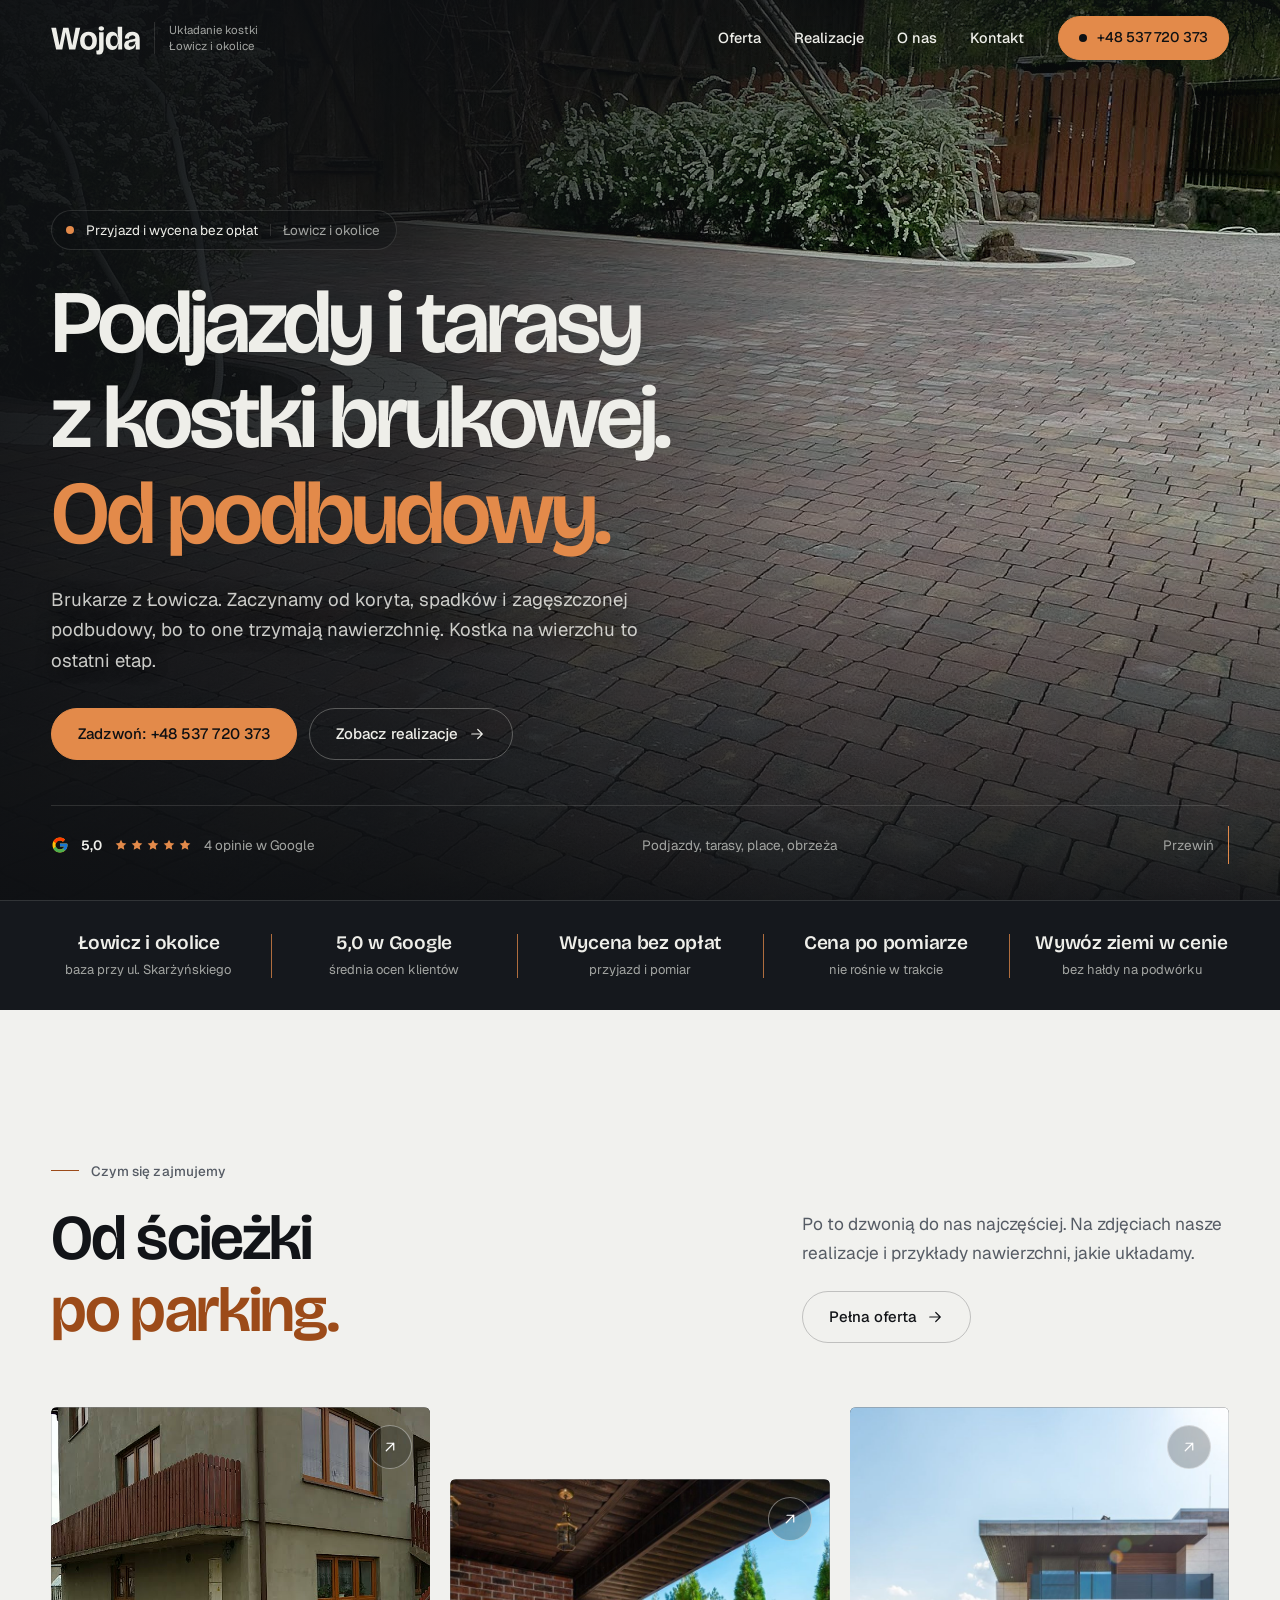
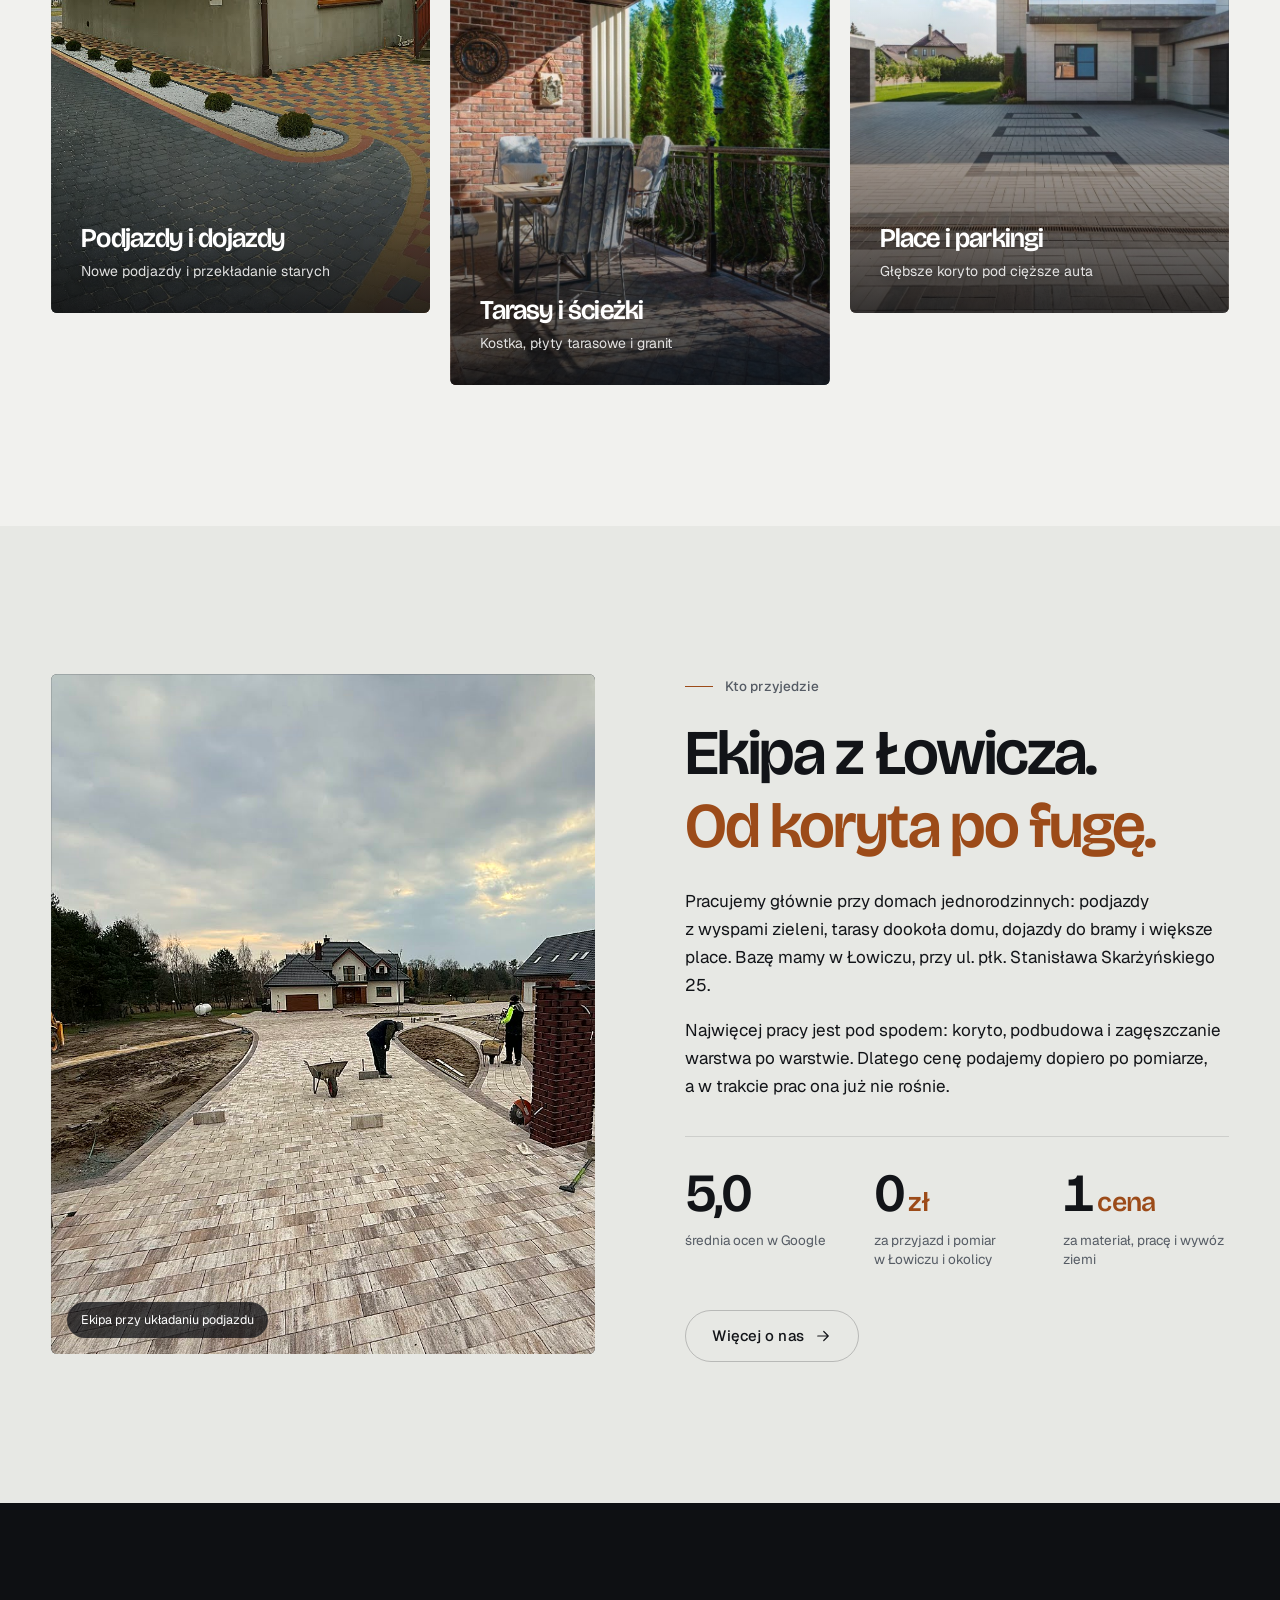
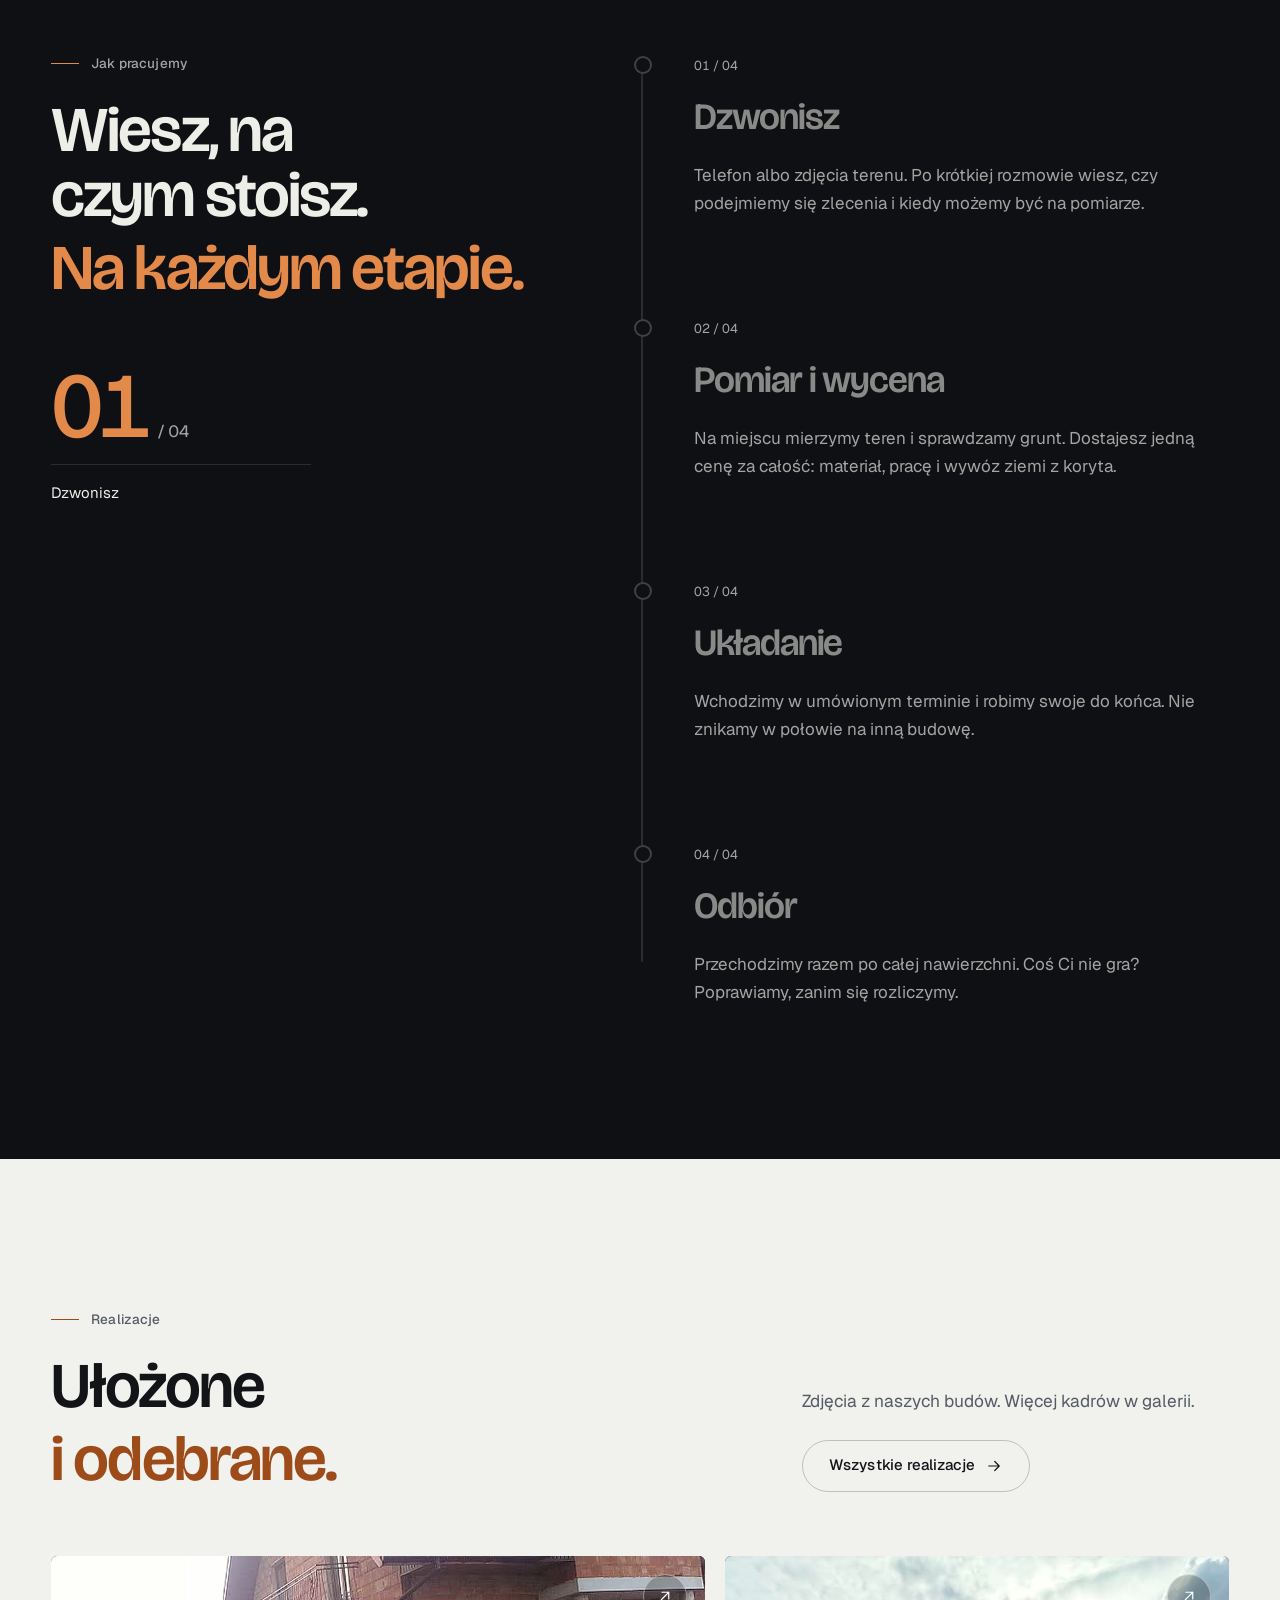
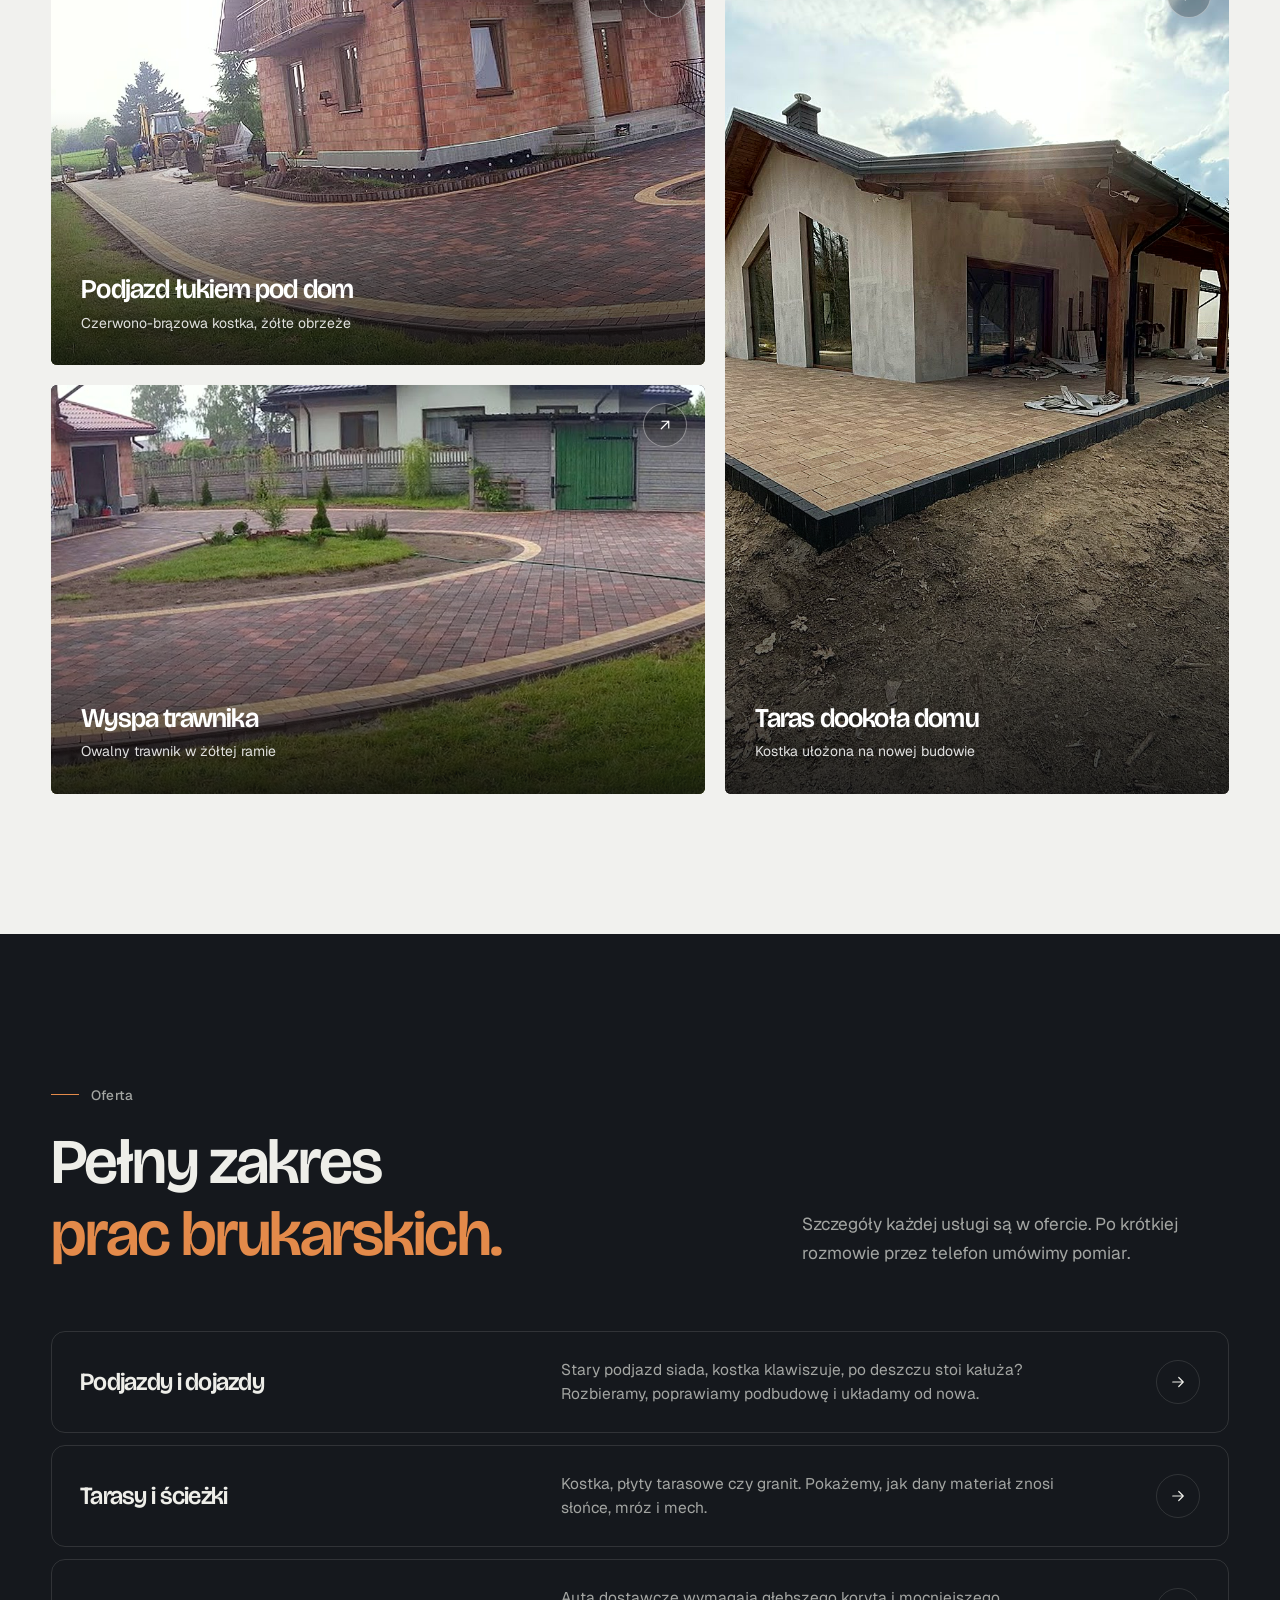
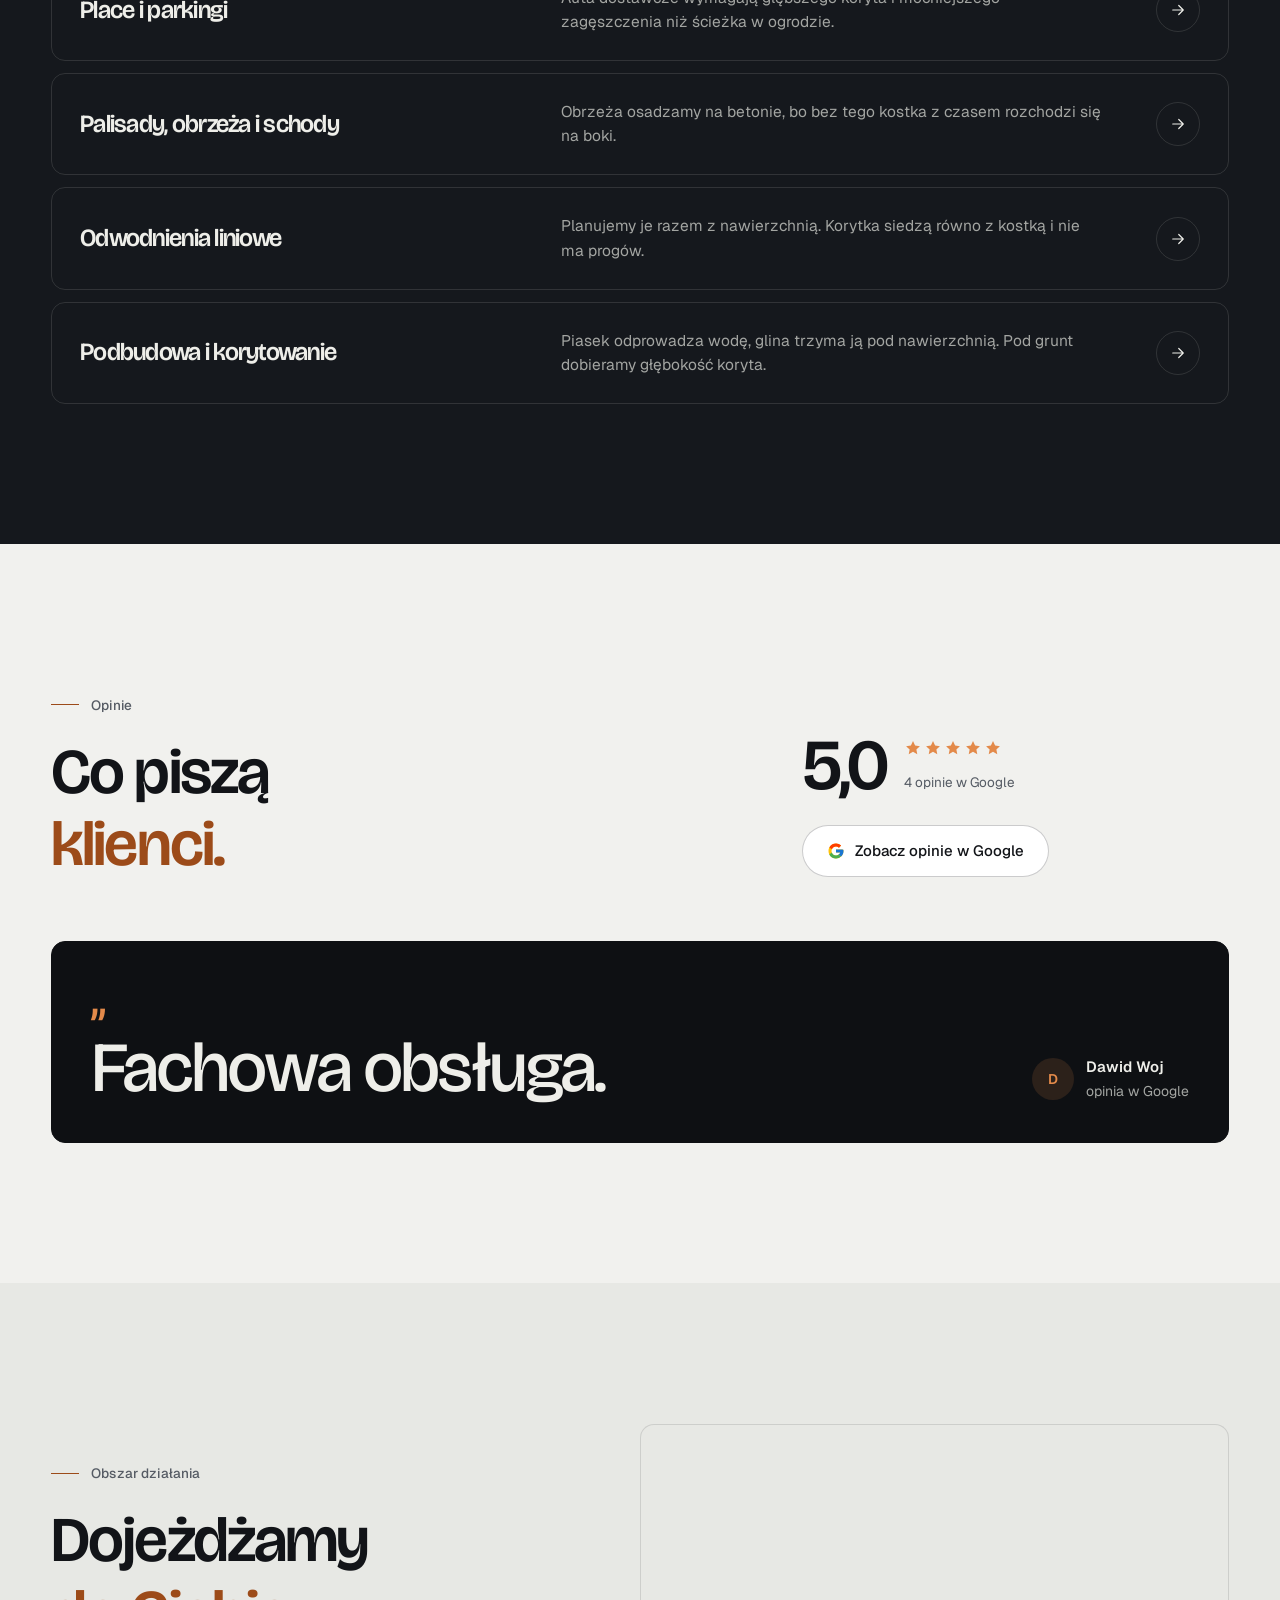
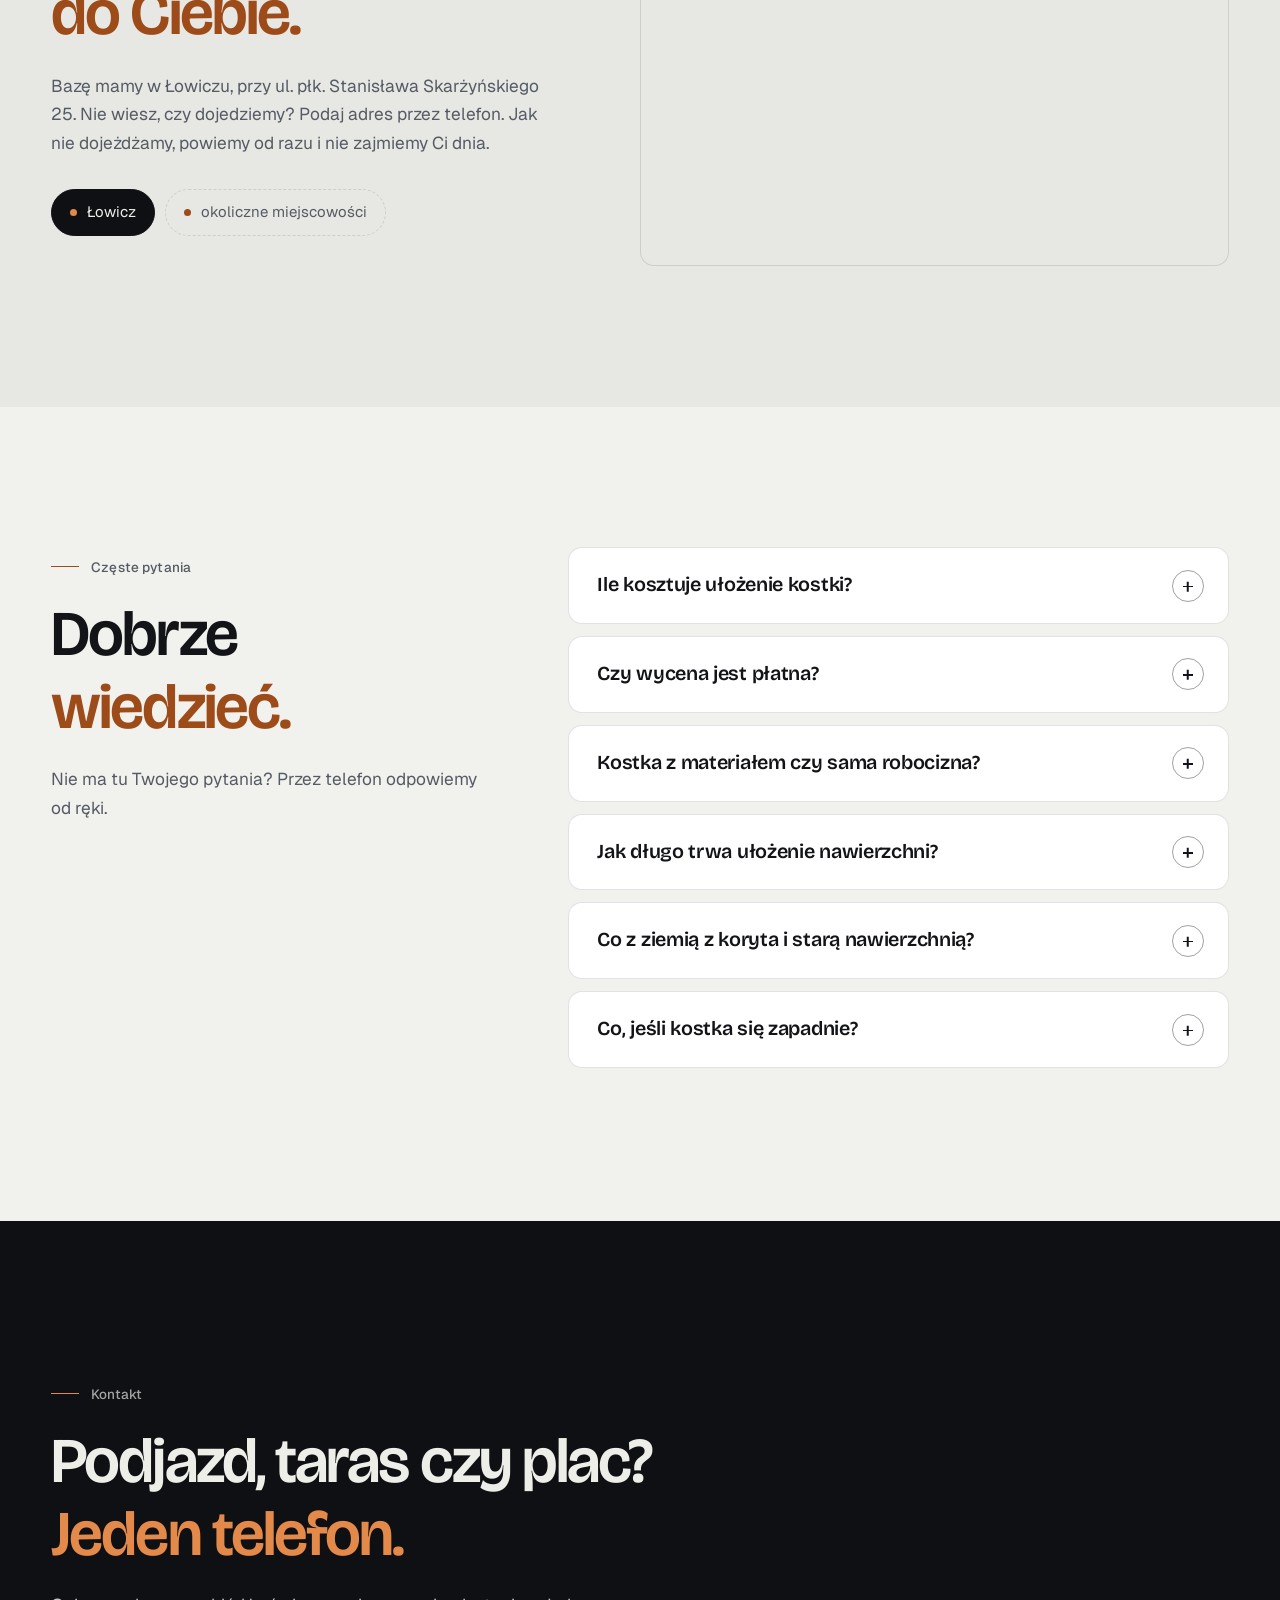
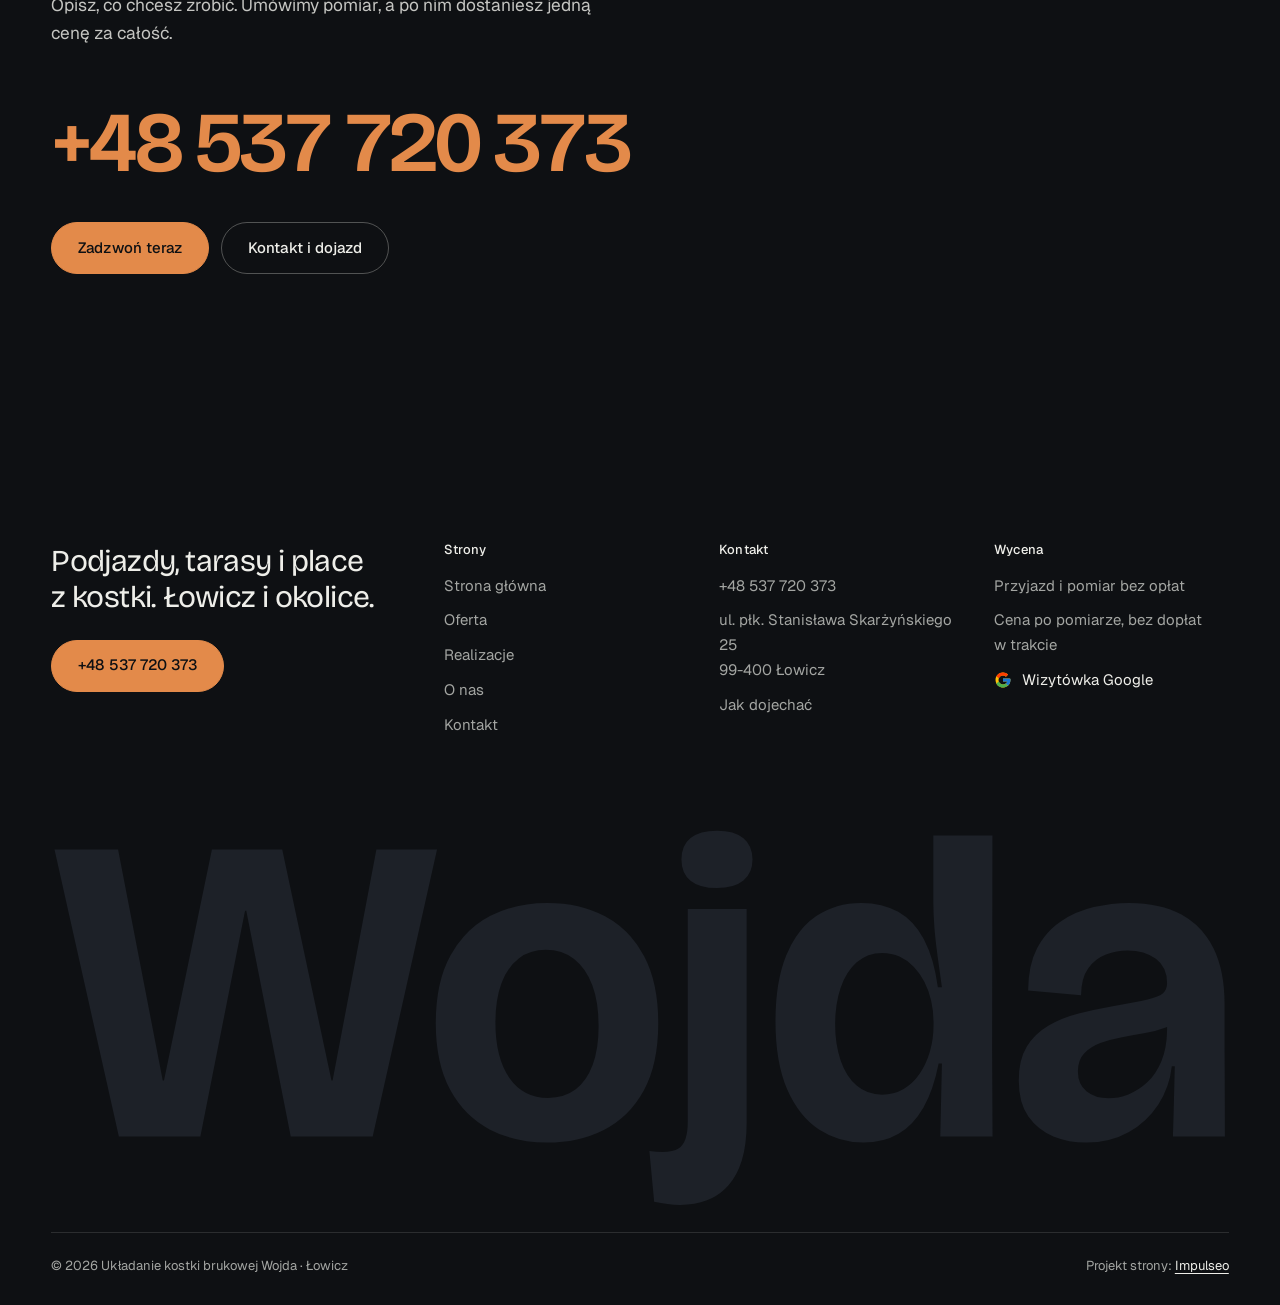
==== commit 4c177ab6: "[claude-edit][cmt:e8700fed-3d69-4bf9-b4b5-6d9a29e0506c] nowy projekt strony na wzór dema ElMac: graf" ====
--- a/index.html
+++ b/index.html
@@ -3,221 +3,380 @@
 <head>
 <meta charset="UTF-8">
 <meta name="viewport" content="width=device-width, initial-scale=1.0">
-<title>Układanie kostki brukowej Wojda - brukarstwo, podjazdy i tarasy</title>
-<meta name="description" content="Brukarz w Łowiczu: podjazdy, tarasy, place, obrzeża i odwodnienia. Zagęszczana podbudowa, cena z pomiaru, gwarancja na robotę. Zadzwoń: +48 537 720 373.">
-<link rel="canonical" href="https://kris20032.github.io/ukladanie-kostki-brukowej-wojda/">
+<title>Wojda - układanie kostki brukowej Łowicz | podjazdy, tarasy, place</title>
+<meta name="description" content="Układanie kostki brukowej w Łowiczu i okolicy: podjazdy, tarasy, place, obrzeża, odwodnienia i podbudowa. Przyjazd i wycena bez opłat. Telefon: +48 537 720 373.">
+<link rel="canonical" href="https://impulseo-pl.github.io/ukladanie-kostki-brukowej-wojda/">
 <meta name="robots" content="noindex, nofollow">
+<meta name="theme-color" content="#0E1013">
 <meta property="og:type" content="website">
 <meta property="og:locale" content="pl_PL">
 <meta property="og:site_name" content="Układanie kostki brukowej Wojda">
-<meta property="og:title" content="Układanie kostki brukowej Wojda - brukarstwo, podjazdy i tarasy">
-<meta property="og:description" content="Brukarz w Łowiczu: podjazdy, tarasy, place, obrzeża i odwodnienia. Zagęszczana podbudowa, cena z pomiaru, gwarancja na robotę. Zadzwoń: +48 537 720 373.">
-<meta property="og:url" content="https://kris20032.github.io/ukladanie-kostki-brukowej-wojda/">
-<meta property="og:image" content="https://kris20032.github.io/ukladanie-kostki-brukowej-wojda/img/og.jpg">
+<meta property="og:title" content="Wojda - układanie kostki brukowej Łowicz | podjazdy, tarasy, place">
+<meta property="og:description" content="Układanie kostki brukowej w Łowiczu i okolicy: podjazdy, tarasy, place, obrzeża, odwodnienia i podbudowa. Przyjazd i wycena bez opłat. Telefon: +48 537 720 373.">
+<meta property="og:url" content="https://impulseo-pl.github.io/ukladanie-kostki-brukowej-wojda/">
+<meta property="og:image" content="https://impulseo-pl.github.io/ukladanie-kostki-brukowej-wojda/img/og.jpg">
 <meta property="og:image:width" content="1200">
 <meta property="og:image:height" content="630">
 <meta name="twitter:card" content="summary_large_image">
-<script type="application/ld+json">{"@context": "https://schema.org", "@type": "HomeAndConstructionBusiness", "name": "Układanie kostki brukowej Wojda", "url": "https://kris20032.github.io/ukladanie-kostki-brukowej-wojda/", "telephone": "+48537720373", "image": "https://kris20032.github.io/ukladanie-kostki-brukowej-wojda/img/og.jpg", "areaServed": "Łowicz", "sameAs": ["https://maps.google.com/?cid=13490960193862831652"]}</script>
+<script type="application/ld+json">{"@context": "https://schema.org", "@type": "HomeAndConstructionBusiness", "name": "Układanie kostki brukowej Wojda", "url": "https://impulseo-pl.github.io/ukladanie-kostki-brukowej-wojda/", "telephone": "+48537720373", "image": "https://impulseo-pl.github.io/ukladanie-kostki-brukowej-wojda/img/og.jpg", "address": {"@type": "PostalAddress", "streetAddress": "ul. płk. Stanisława Skarżyńskiego 25", "postalCode": "99-400", "addressLocality": "Łowicz", "addressCountry": "PL"}, "geo": {"@type": "GeoCoordinates", "latitude": 52.1024123, "longitude": 19.9633378}, "areaServed": "Łowicz", "aggregateRating": {"@type": "AggregateRating", "ratingValue": "5.0", "reviewCount": "4"}, "sameAs": ["https://maps.google.com/?cid=13490960193862831652"]}</script>
+<script>(function(){var d=document.documentElement;d.classList.add('js');try{if(!window.matchMedia('(prefers-reduced-motion: reduce)').matches)d.classList.add('anim');}catch(e){}setTimeout(function(){if(!d.classList.contains('anim-ok'))d.classList.remove('anim');},3500);})();</script>
+<script>(function(){try{var d=document.documentElement,q=/[?&]intro/.test(location.search);if(!q&&window.matchMedia&&matchMedia('(prefers-reduced-motion: reduce)').matches)return;if(!q&&sessionStorage.getItem('wojda_intro'))return;sessionStorage.setItem('wojda_intro','1');d.classList.add('intro-on');setTimeout(function(){d.classList.remove('intro-on','intro-gra','intro-out');d.classList.add('hero-go')},4600);}catch(e){}})();</script>
+<link rel="preload" as="image" href="img/hero.jpg" fetchpriority="high">
 <link rel="preconnect" href="https://fonts.googleapis.com">
 <link rel="preconnect" href="https://fonts.gstatic.com" crossorigin>
-<link href="https://fonts.googleapis.com/css2?family=Space+Grotesk:wght@500;600;700&family=DM+Sans:opsz,wght@9..40,400;9..40,500;9..40,600&display=swap" rel="stylesheet">
-<link rel="stylesheet" href="assets/styles.css?v=aef503f2">
+<link href="https://fonts.googleapis.com/css2?family=Bricolage+Grotesque:opsz,wght@12..96,400..700&family=Geist:wght@400..600&display=swap" rel="stylesheet">
+<link rel="stylesheet" href="assets/styles.css?v=20261029w">
+<script src="assets/lenis.min.js?v=1.1.20" defer></script>
+<script src="assets/main.js?v=20261029w" defer></script>
 </head>
 <body>
-
-<header class="nav">
-  <div class="wrap nav-inner">
-    <a class="brand" href="index.html"><span class="name">Układanie kostki Wojda</span><span class="sub">Łowicz</span></a>
-    <nav class="nav-links">
-      <a href="oferta.html">Oferta</a>
-      <a href="realizacje.html">Realizacje</a>
-      <a href="o-nas.html">O nas</a>
-      <a href="kontakt.html">Kontakt</a>
-      <a href="tel:+48537720373" class="btn btn-accent">Zadzwoń +48 537 720 373</a>
-    </nav>
-    <button class="nav-toggle" aria-label="Menu"><span></span><span></span><span></span></button>
-  </div>
+<a class="skip" href="#tresc">Przejdź do treści</a>
+<header class="site-head">
+<div class="intro" aria-hidden="true"><span class="intro-line"><i></i></span><span class="intro-meta">układanie kostki brukowej · Łowicz</span></div><div class="head-in">
+  <a class="brand" href="index.html" aria-label="Układanie kostki brukowej Wojda - strona główna">
+    <span class="znak"><svg class="wm" viewBox="5 -712 2708 728" role="img" aria-label="Wojda"><path pathLength="1" style="--i:0" d="M161 0 13 -660H159.25L262 -128.75H264.75L375 -660H536.75L650 -128.75H652.5L753.25 -660H892.75L744.75 0H556.25L454 -519.5H451.25L348.5 0Z"/><path pathLength="1" style="--i:1" d="M1145.5 13.75Q1071.5 13.75 1013.5 -16.62Q955.5 -47 922.62 -108.12Q889.75 -169.25 889.75 -261.25Q889.75 -355.75 923.62 -416.75Q957.5 -477.75 1015.5 -507.62Q1073.5 -537.5 1146.25 -537.5Q1221.5 -537.5 1279 -506.88Q1336.5 -476.25 1369 -415Q1401.5 -353.75 1401.5 -261Q1401.5 -166.25 1367.88 -105.38Q1334.25 -44.5 1276.25 -15.38Q1218.25 13.75 1145.5 13.75ZM1148.25 -89Q1185.25 -89 1211 -108.25Q1236.75 -127.5 1250.5 -164.62Q1264.25 -201.75 1264.25 -253.75Q1264.25 -309.5 1249.62 -348.38Q1235 -387.25 1207.88 -408.38Q1180.75 -429.5 1142.75 -429.5Q1106.5 -429.5 1080.62 -409.75Q1054.75 -390 1040.88 -352.5Q1027 -315 1027 -262.75Q1027 -181 1059.12 -135Q1091.25 -89 1148.25 -89Z"/><path pathLength="1" style="--i:2" d="M1451.75 157Q1438 157 1423 155Q1408 153 1392 149.75L1381 33Q1428.5 40.25 1448.88 26.75Q1469.25 13.25 1469.25 -33.5V-523.5H1604.75V-32Q1604.75 18.5 1593.75 54.38Q1582.75 90.25 1562 113.12Q1541.25 136 1513.38 146.5Q1485.5 157 1451.75 157ZM1536.25 -571.5Q1496.5 -571.5 1475.62 -588.5Q1454.75 -605.5 1454.75 -637.31Q1454.75 -669.97 1475.76 -686.74Q1496.76 -703.5 1536.2 -703.5Q1576.5 -703.5 1597.38 -686.38Q1618.25 -669.25 1618.25 -637Q1618.25 -605.97 1597.32 -588.74Q1576.4 -571.5 1536.25 -571.5Z"/><path pathLength="1" style="--i:3" d="M1873.25 13.75Q1817 13.75 1771.12 -16.25Q1725.25 -46.25 1698.12 -108.25Q1671 -170.25 1671 -266Q1671 -356.25 1695.62 -416.62Q1720.25 -477 1764.88 -507.25Q1809.5 -537.5 1868.5 -537.5Q1917 -537.5 1953.25 -516.88Q1989.5 -496.25 2012.5 -453.25Q2035.5 -410.25 2044.5 -343.25H2053.75Q2048.25 -382.25 2043.5 -416.88Q2038.75 -451.5 2036.38 -482.25Q2034 -513 2034 -539.5V-692.5H2170L2169.25 -201.5L2170.25 0H2050L2053.75 -168H2046.25Q2034.5 -107.5 2011.38 -67Q1988.25 -26.5 1954 -6.38Q1919.75 13.75 1873.25 13.75ZM1916.25 -96.5Q1943 -96.5 1964.88 -109Q1986.75 -121.5 2002.12 -143.88Q2017.5 -166.25 2026 -195.12Q2034.5 -224 2034.5 -256.5V-263.75Q2034.5 -288.75 2029 -312.38Q2023.5 -336 2013.38 -355.88Q2003.25 -375.75 1988.88 -390.75Q1974.5 -405.75 1956.25 -414.12Q1938 -422.5 1916.75 -422.5Q1882.25 -422.5 1857.75 -400.75Q1833.25 -379 1820.75 -341.88Q1808.25 -304.75 1808.25 -257.75Q1808.25 -212 1820.88 -175.25Q1833.5 -138.5 1857.62 -117.5Q1881.75 -96.5 1916.25 -96.5Z"/><path pathLength="1" style="--i:4" d="M2385.75 13.75Q2345.5 13.75 2310.12 -0.5Q2274.75 -14.75 2252.62 -46.12Q2230.5 -77.5 2230.5 -129.25Q2230.5 -176.75 2248.75 -206.62Q2267 -236.5 2298.38 -254.88Q2329.75 -273.25 2368.25 -283Q2406.75 -292.75 2446.5 -299.75Q2500.25 -309.5 2526.75 -315.38Q2553.25 -321.25 2562.38 -329.62Q2571.5 -338 2571.5 -353Q2571.5 -389.5 2545.88 -408.75Q2520.25 -428 2480.25 -428Q2455.5 -428 2431 -418.75Q2406.5 -409.5 2390.38 -387.12Q2374.25 -364.75 2373.75 -325L2252 -335.75Q2252.25 -394.5 2272.88 -433.62Q2293.5 -472.75 2327.88 -495.38Q2362.25 -518 2403 -527.75Q2443.75 -537.5 2484.25 -537.5Q2555.75 -537.5 2604.62 -510.75Q2653.5 -484 2678.62 -432.38Q2703.75 -380.75 2703.75 -305.25V-209.75Q2704 -175 2704.12 -139.75Q2704.25 -104.5 2704.38 -69.62Q2704.5 -34.75 2704.5 0H2585Q2586.25 -39.5 2587.25 -78.88Q2588.25 -118.25 2589.25 -161.75H2582.5Q2577.25 -113.25 2551.12 -73.38Q2525 -33.5 2482.88 -9.88Q2440.75 13.75 2385.75 13.75ZM2437 -88.25Q2459.25 -88.25 2482.62 -97.12Q2506 -106 2526 -124.75Q2546 -143.5 2558.5 -173.38Q2571 -203.25 2571.5 -244.5L2571.75 -268L2598.5 -273Q2589.25 -259 2568.38 -250.88Q2547.5 -242.75 2521.12 -238.12Q2494.75 -233.5 2467.88 -228.62Q2441 -223.75 2418 -215Q2395 -206.25 2380.75 -191.25Q2366.5 -176.25 2366.5 -150Q2366.5 -120.75 2386.12 -104.5Q2405.75 -88.25 2437 -88.25Z"/></svg></span>
+    <span class="brand-sub">Układanie kostki<br>Łowicz i&nbsp;okolice</span>
+  </a>
+  <nav class="nav-links" aria-label="Menu główne">
+    <a class="nl" href="oferta.html">Oferta</a><a class="nl" href="realizacje.html">Realizacje</a><a class="nl" href="o-nas.html">O&nbsp;nas</a><a class="nl" href="kontakt.html">Kontakt</a>
+    <a class="btn btn-copper nav-cta" href="tel:+48537720373"><span class="live" aria-hidden="true"></span>+48 537 720 373</a>
+  </nav>
+  <button class="burger" type="button" aria-label="Otwórz menu" aria-expanded="false" aria-controls="mnav"><span></span><span></span></button>
+</div>
 </header>
-
-<main>
-<section class="hero-fach">
-  <img class="hf-photo" src="img/hero.jpg" fetchpriority="high" data-rotate="img/g11.jpg|img/ph-oferta.jpg" alt="Układanie kostki brukowej Wojda - podjazd z kostki z białym obrzeżem" width="1600" height="900">
-  <div class="hf-panel">
-    <div class="hf-inner">
-      <span class="hf-kicker">Brukarstwo</span>
-      <h1 class="hf-title">Brukarstwo w Łowiczu. Podjazdy, tarasy, place. <em></em></h1>
-      <p class="hf-lead">Zaczynamy od koryta, spadków i zagęszczonej podbudowy, bo to one trzymają nawierzchnię. Kostka na wierzchu to ostatnie dni roboty.</p>
-      <a class="hf-phone" href="tel:+48537720373"><span class="hf-phone-lab">Zadzwoń teraz</span><span class="hf-phone-num"><svg class="ico-tel" width="16" height="16" viewBox="0 0 24 24" fill="none" aria-hidden="true"><path d="M6.6 10.8a15.5 15.5 0 0 0 6.6 6.6l2.2-2.2a1 1 0 0 1 1-.24 11.4 11.4 0 0 0 3.6.58 1 1 0 0 1 1 1V20a1 1 0 0 1-1 1A17 17 0 0 1 3 4a1 1 0 0 1 1-1h3.5a1 1 0 0 1 1 1c0 1.25.2 2.46.58 3.6a1 1 0 0 1-.25 1l-2.23 2.2Z" fill="currentColor"/></svg> +48 537 720 373</span></a>
-      <div class="hf-actions">
-        <a href="kontakt.html" class="btn btn-accent">Zadzwoń: +48 537 720 373 <span class="arr">→</span></a>
-        <a href="realizacje.html" class="btn btn-ghost hf-ghost">Zobacz realizacje</a>
-      </div>
-      <div class="hf-trust"><svg class="ico-star" width="14" height="14" viewBox="0 0 24 24" style="vertical-align:-2px" aria-hidden="true"><path d="M12 2.8l2.85 5.8 6.4.93-4.63 4.5 1.1 6.37L12 17.4l-5.72 3 1.1-6.37-4.63-4.5 6.4-.93L12 2.8Z" fill="currentColor"/></svg> Ocena 5,0 w Google</div>
-    </div>
-  </div>
-</section>
-<section class="fach-promise">
-  <div class="wrap">
-    <ul class="fp-row reveal"><li>Bezpłatna wycena</li><li>Dojazd: Łowicz i okolice</li><li>Gwarancja na robociznę</li></ul>
-  </div>
-</section>
-<section class="gateways-band">
-  <div class="wrap">
-    <div class="gateways">
-      <a href="oferta.html" class="gateway reveal"><img src="img/g5.jpg" alt="Podjazdy i dojazdy" loading="lazy" width="1600" height="1066" decoding="async"><span class="g-ttl">Podjazdy i dojazdy</span></a>
-      <a href="oferta.html" class="gateway reveal"><img src="img/g6.jpg" alt="Tarasy i ścieżki" loading="lazy" width="1600" height="1077" decoding="async"><span class="g-ttl">Tarasy i ścieżki</span></a>
-      <a href="oferta.html" class="gateway reveal"><img src="img/g7.jpg" alt="Place i parkingi" loading="lazy" width="1600" height="1066" decoding="async"><span class="g-ttl">Place i parkingi</span></a>
-    </div>
-  </div>
-</section>
-<section class="proces proces-os fachowcy">
+<script>(function(){var d=document.documentElement;if(!d.classList.contains('intro-on'))return;
+var wyszlo=false,koniec=false,t0=Date.now();
+function heroGotowe(){var im=document.querySelector('.hero-media img');return !!(im&&im.complete&&im.naturalWidth>0);}
+function sprzataj(){if(koniec)return;koniec=true;d.classList.add('hero-go');d.classList.remove('intro-on','intro-gra','intro-out');
+['--i-w','--i-h','--i-px','--i-py','--i-zmniejsz','--i-baza-w','--i-baza-h'].forEach(function(k){d.style.removeProperty(k);});
+try{document.dispatchEvent(new Event('wejscie:koniec'));}catch(e){}}
+function wyjdz(){if(wyszlo||koniec)return;wyszlo=true;d.classList.add('intro-out');setTimeout(function(){d.classList.add('hero-go');},240);setTimeout(sprzataj,880);}
+function moze(){if(wyszlo||koniec)return;var t=Date.now()-t0;if(t>=1240&&(heroGotowe()||t>=1700))wyjdz();else setTimeout(moze,60);}
+try{var znak=document.querySelector('.brand .znak'),wm=znak&&znak.querySelector('.wm');if(!wm){sprzataj();return;}
+znak.classList.add('mierze');var r=wm.getBoundingClientRect();znak.classList.remove('mierze');
+if(!r.width||!r.height){sprzataj();return;}
+var W=window.innerWidth,H=window.innerHeight,cel=W<680?Math.min(W*0.66,300):Math.min(W*0.34,520);cel=Math.max(r.width,cel);
+var u=function(k,v){d.style.setProperty(k,v);};
+u('--i-w',Math.round(cel)+'px');u('--i-h',Math.round(cel*r.height/r.width)+'px');u('--i-zmniejsz',(r.width/cel).toFixed(4));
+u('--i-px',Math.round(r.left+r.width/2-W/2)+'px');u('--i-py',Math.round(r.top+r.height/2-H/2)+'px');
+u('--i-baza-w',Math.round(r.width)+'px');u('--i-baza-h',Math.round(r.height)+'px');
+requestAnimationFrame(function(){requestAnimationFrame(function(){d.classList.add('intro-gra');t0=Date.now();moze();});});
+['wheel','touchstart','keydown','pointerdown'].forEach(function(ev){window.addEventListener(ev,function(){sprzataj();},{once:true,passive:true});});
+setTimeout(sprzataj,3900);
+}catch(e){sprzataj();}})();</script>
+<div class="mnav" id="mnav">
+  <div class="mnav-in">
+    <a class="ml" href="index.html" aria-current="page">Strona główna</a><a class="ml" href="oferta.html">Oferta</a><a class="ml" href="realizacje.html">Realizacje</a><a class="ml" href="o-nas.html">O&nbsp;nas</a><a class="ml" href="kontakt.html">Kontakt</a>
+    <div class="mnav-foot">
+      <span>Przyjazd i&nbsp;wycena bez opłat, Łowicz i&nbsp;okolice</span>
+      <a class="btn btn-copper" href="tel:+48537720373">+48 537 720 373</a>
+    </div>
+  </div>
+</div>
+<main id="tresc">
+
+<section class="hero">
+  <div class="hero-media"><img src="img/hero.jpg" alt="Podjazd z kostki tradycyjnej z wyspami krzewów w jasnym obrzeżu - realizacja Wojda" width="1600" height="900" decoding="async" fetchpriority="high"></div>
+  <div class="hero-in">
+    <p class="hero-tag up" style="--d:0"><span class="live" aria-hidden="true"></span>Przyjazd i&nbsp;wycena bez opłat<span class="sep" aria-hidden="true"></span><span class="muted">Łowicz i&nbsp;okolice</span></p>
+    <h1><span class="ln"><span class="ln-i" style="--k:0">Podjazdy i&nbsp;tarasy</span></span><span class="ln"><span class="ln-i" style="--k:1">z&nbsp;kostki brukowej.</span></span><span class="ln"><span class="ln-i" style="--k:2"><em>Od podbudowy.</em></span></span></h1>
+    <p class="hero-lead up" style="--d:380">Brukarze z&nbsp;Łowicza. Zaczynamy od koryta, spadków i&nbsp;zagęszczonej podbudowy, bo to one trzymają nawierzchnię. Kostka na wierzchu to ostatni etap.</p>
+    <div class="hero-ctas up" style="--d:500">
+      <a class="btn btn-copper" href="tel:+48537720373">Zadzwoń: +48 537 720 373</a>
+      <a class="btn btn-ghost" href="realizacje.html">Zobacz realizacje<svg class="ico arr" width="18" height="18" viewBox="0 0 24 24" fill="none" stroke="currentColor" stroke-width="1.6" stroke-linecap="round" stroke-linejoin="round" aria-hidden="true"><path d="M5 12h14M13 6l6 6-6 6"/></svg></a>
+    </div>
+    <div class="hero-foot up" style="--d:640">
+      <span class="rate"><svg class="g-logo" viewBox="0 0 48 48" aria-hidden="true"><path fill="#FFC107" d="M43.6 20.5H42V20H24v8h11.3C33.7 32.7 29.2 36 24 36c-6.6 0-12-5.4-12-12s5.4-12 12-12c3.1 0 5.8 1.2 7.9 3.1l5.7-5.7C34 6.1 29.3 4 24 4 12.9 4 4 12.9 4 24s8.9 20 20 20 20-8.9 20-20c0-1.3-.1-2.4-.4-3.5z"/><path fill="#FF3D00" d="m6.3 14.7 6.6 4.8C14.7 15.1 19 12 24 12c3.1 0 5.8 1.2 7.9 3.1l5.7-5.7C34 6.1 29.3 4 24 4 16.3 4 9.7 8.3 6.3 14.7z"/><path fill="#4CAF50" d="M24 44c5.2 0 9.9-2 13.4-5.2l-6.2-5.2A11.9 11.9 0 0 1 24 36c-5.2 0-9.6-3.3-11.3-7.9l-6.5 5C9.5 39.6 16.2 44 24 44z"/><path fill="#1976D2" d="M43.6 20.5H42V20H24v8h11.3a12 12 0 0 1-4.1 5.6l6.2 5.2C37 39.2 44 34 44 24c0-1.3-.1-2.4-.4-3.5z"/></svg><b>5,0</b><span class="stars" aria-label="Ocena 5 na 5"><svg viewBox="0 0 24 24" aria-hidden="true"><path fill="currentColor" d="M12 2.8l2.8 5.9 6.4.8-4.7 4.4 1.2 6.3L12 17.1l-5.7 3.1 1.2-6.3L2.8 9.5l6.4-.8z"/></svg><svg viewBox="0 0 24 24" aria-hidden="true"><path fill="currentColor" d="M12 2.8l2.8 5.9 6.4.8-4.7 4.4 1.2 6.3L12 17.1l-5.7 3.1 1.2-6.3L2.8 9.5l6.4-.8z"/></svg><svg viewBox="0 0 24 24" aria-hidden="true"><path fill="currentColor" d="M12 2.8l2.8 5.9 6.4.8-4.7 4.4 1.2 6.3L12 17.1l-5.7 3.1 1.2-6.3L2.8 9.5l6.4-.8z"/></svg><svg viewBox="0 0 24 24" aria-hidden="true"><path fill="currentColor" d="M12 2.8l2.8 5.9 6.4.8-4.7 4.4 1.2 6.3L12 17.1l-5.7 3.1 1.2-6.3L2.8 9.5l6.4-.8z"/></svg><svg viewBox="0 0 24 24" aria-hidden="true"><path fill="currentColor" d="M12 2.8l2.8 5.9 6.4.8-4.7 4.4 1.2 6.3L12 17.1l-5.7 3.1 1.2-6.3L2.8 9.5l6.4-.8z"/></svg></span><span>4 opinie w&nbsp;Google</span></span>
+      <span>Podjazdy, tarasy, place, obrzeża</span>
+      <span class="cue" aria-hidden="true">Przewiń<span class="cue-line"><i></i></span></span>
+    </div>
+  </div>
+</section>
+
+<section class="strip" aria-label="Najważniejsze w skrócie">
+  <div class="strip-in">
+    <div class="strip-it"><div class="k">Łowicz i&nbsp;okolice</div><div class="v">baza przy ul. Skarżyńskiego</div></div>
+    <div class="strip-it"><div class="k">5,0 w&nbsp;Google</div><div class="v">średnia ocen klientów</div></div>
+    <div class="strip-it"><div class="k">Wycena bez opłat</div><div class="v">przyjazd i&nbsp;pomiar</div></div>
+    <div class="strip-it"><div class="k">Cena po pomiarze</div><div class="v">nie rośnie w&nbsp;trakcie</div></div>
+    <div class="strip-it"><div class="k">Wywóz ziemi w&nbsp;cenie</div><div class="v">bez hałdy na podwórku</div></div>
+  </div>
+</section>
+
+<section class="sec" id="uslugi">
+  <div class="wrap">
+    <div class="sec-head">
+      <div>
+        <p class="eyebrow rv">Czym się zajmujemy</p>
+        <h2 class="h2 rv rv-h"><span class="ln"><span class="ln-i" style="--k:0">Od ścieżki</span></span><span class="ln"><span class="ln-i" style="--k:1"><em>po parking.</em></span></span></h2>
+      </div>
+      <div class="side rv" style="--d:120">
+        <p class="lead">Po to dzwonią do nas najczęściej. Na zdjęciach nasze realizacje i&nbsp;przykłady nawierzchni, jakie układamy.</p>
+        <a class="btn btn-ghost" href="oferta.html">Pełna oferta<svg class="ico arr" width="18" height="18" viewBox="0 0 24 24" fill="none" stroke="currentColor" stroke-width="1.6" stroke-linecap="round" stroke-linejoin="round" aria-hidden="true"><path d="M5 12h14M13 6l6 6-6 6"/></svg></a>
+      </div>
+    </div>
+    <div class="tiles-3">
+      <a class="tile rv-img rv" style="--d:0" href="oferta.html#podjazdy">
+        <img src="img/g1.jpg" alt="Podjazd z kostki przy domu jednorodzinnym - realizacja Wojda" width="1600" height="880" decoding="async">
+        <span class="go" aria-hidden="true"><svg class="ico" width="18" height="18" viewBox="0 0 24 24" fill="none" stroke="currentColor" stroke-width="1.6" stroke-linecap="round" stroke-linejoin="round" aria-hidden="true"><path d="M7 17 17 7M8 7h9v9"/></svg></span>
+        <span class="tile-cap"><h3>Podjazdy i&nbsp;dojazdy</h3><span>Nowe podjazdy i&nbsp;przekładanie starych</span></span>
+      </a><a class="tile rv-img rv" style="--d:120" href="oferta.html#tarasy">
+        <img src="img/taras.jpg" alt="Taras z kostki pod zadaszeniem przy domu" width="1600" height="1068" decoding="async">
+        <span class="go" aria-hidden="true"><svg class="ico" width="18" height="18" viewBox="0 0 24 24" fill="none" stroke="currentColor" stroke-width="1.6" stroke-linecap="round" stroke-linejoin="round" aria-hidden="true"><path d="M7 17 17 7M8 7h9v9"/></svg></span>
+        <span class="tile-cap"><h3>Tarasy i&nbsp;ścieżki</h3><span>Kostka, płyty tarasowe i&nbsp;granit</span></span>
+      </a><a class="tile rv-img rv" style="--d:240" href="oferta.html#place">
+        <img src="img/g8.jpg" alt="Duży plac z kostki przed nowoczesnym domem" width="1600" height="1068" decoding="async">
+        <span class="go" aria-hidden="true"><svg class="ico" width="18" height="18" viewBox="0 0 24 24" fill="none" stroke="currentColor" stroke-width="1.6" stroke-linecap="round" stroke-linejoin="round" aria-hidden="true"><path d="M7 17 17 7M8 7h9v9"/></svg></span>
+        <span class="tile-cap"><h3>Place i&nbsp;parkingi</h3><span>Głębsze koryto pod cięższe auta</span></span>
+      </a>
+    </div>
+  </div>
+</section>
+
+<section class="sec paper-2">
+  <div class="wrap about">
+    <figure class="fig rv-img rv">
+      <img src="img/about.jpg" alt="Ekipa Wojda przy układaniu podjazdu z kostki" width="1600" height="1200" decoding="async" data-plx="36" style="height:112%;margin-top:-6%">
+      <figcaption class="fig-tag">Ekipa przy układaniu podjazdu</figcaption>
+    </figure>
+    <div>
+      <p class="eyebrow rv">Kto przyjedzie</p>
+      <h2 class="h2 rv rv-h"><span class="ln"><span class="ln-i" style="--k:0">Ekipa z&nbsp;Łowicza.</span></span><span class="ln"><span class="ln-i" style="--k:1"><em>Od koryta po fugę.</em></span></span></h2>
+      <p class="rv" style="--d:100;margin-top:28px">Pracujemy głównie przy domach jednorodzinnych: podjazdy z&nbsp;wyspami zieleni, tarasy dookoła domu, dojazdy do bramy i&nbsp;większe place. Bazę mamy w&nbsp;Łowiczu, przy ul. płk. Stanisława Skarżyńskiego 25.</p>
+      <p class="rv" style="--d:160">Najwięcej pracy jest pod spodem: koryto, podbudowa i&nbsp;zagęszczanie warstwa po warstwie. Dlatego cenę podajemy dopiero po pomiarze, a&nbsp;w&nbsp;trakcie prac ona już nie rośnie.</p>
+      <div class="stats rv" style="--d:200">
+        <div class="stat"><b><span class="num" data-to="5,0">5,0</span></b><span>średnia ocen w&nbsp;Google</span></div>
+        <div class="stat"><b>0<small>zł</small></b><span>za przyjazd i&nbsp;pomiar w&nbsp;Łowiczu i&nbsp;okolicy</span></div>
+        <div class="stat"><b>1<small>cena</small></b><span>za materiał, pracę i&nbsp;wywóz ziemi</span></div>
+      </div>
+      <a class="btn btn-ghost rv" style="--d:240" href="o-nas.html">Więcej o&nbsp;nas<svg class="ico arr" width="18" height="18" viewBox="0 0 24 24" fill="none" stroke="currentColor" stroke-width="1.6" stroke-linecap="round" stroke-linejoin="round" aria-hidden="true"><path d="M5 12h14M13 6l6 6-6 6"/></svg></a>
+    </div>
+  </div>
+</section>
+
+<section class="proces proces-os sec">
   <div class="wrap proc-grid">
     <div class="proc-side">
-      <div class="head reveal">
-        <span class="eyebrow">Jak pracujemy</span>
-        <h2>Wiesz, na czym stoisz - na każdym etapie</h2>
-        <p>Od pierwszego telefonu do odbioru roboty - krok po kroku.</p>
-      </div>
-      <div class="proc-count" aria-hidden="true"><span class="pc-cur">01</span><span class="pc-all">/ 04</span></div>
-      <div class="proc-bar" aria-hidden="true"><i></i></div>
-      <p class="proc-now" aria-hidden="true">Dzwonisz</p>
-    </div>
-    <ol class="proces-line">
-      <li class="reveal"><span class="pno">01</span><h3>Dzwonisz</h3><p>Telefon albo zdjęcia terenu. Po krótkiej rozmowie wiesz, czy to robota dla nas i kiedy możemy być na pomiarze.</p></li>
-      <li class="reveal"><span class="pno">02</span><h3>Pomiar i wycena</h3><p>Na miejscu mierzymy teren i sprawdzamy grunt. Dostajesz jedną cenę za całość: materiał, robotę i wywóz ziemi z koryta.</p></li>
-      <li class="reveal"><span class="pno">03</span><h3>Robota</h3><p>Wchodzimy w umówionym terminie i robimy swoje do końca - nie znikamy w połowie na inną budowę.</p></li>
-      <li class="reveal"><span class="pno">04</span><h3>Odbiór i gwarancja</h3><p>Przechodzimy razem po całej nawierzchni. Coś Ci nie gra - poprawiamy, zanim rozliczymy robotę.</p></li>
-    </ol>
-  </div>
-</section>
-<section>
-  <div class="wrap">
-    <div class="head reveal">
-      <span class="eyebrow">Realizacje</span>
-      <h2>Ułożone i odebrane</h2>
-      <p>Na zdjęciach nasze podjazdy i tarasy oraz przykłady nawierzchni, jakie układamy.</p>
-    </div>
-    <div class="gallery">
-      <div class="tile t-two3 reveal"><img src="img/g1.jpg" alt="Układanie kostki brukowej Wojda" loading="lazy" width="1600" height="880" decoding="async"></div>
-      <div class="tile t-third reveal"><img src="img/g3.jpg" alt="Układanie kostki brukowej Wojda" loading="lazy" width="1164" height="596" decoding="async"></div>
-      <div class="tile t-third reveal"><img src="img/g4.jpg" alt="Układanie kostki brukowej Wojda" loading="lazy" width="1200" height="638" decoding="async"></div>
-      <div class="tile t-third reveal"><img src="img/about.jpg" alt="Układanie kostki brukowej Wojda" loading="lazy" width="1600" height="1200" decoding="async"></div>
-      <div class="tile t-third reveal"><img src="img/g8.jpg" alt="Układanie kostki brukowej Wojda" loading="lazy" width="1600" height="1068" decoding="async"></div>
-    </div>
-    <div style="margin-top:var(--space-7)" class="reveal"><a href="realizacje.html" class="btn btn-accent">Pełna galeria <span class="arr">→</span></a></div>
-  </div>
-</section>
-<section class="fach-uslugi">
-  <div class="wrap">
-    <div class="head reveal">
-      <span class="eyebrow">Oferta</span>
-      <h2>Od ścieżki po parking</h2>
-      <p>Czym zajmujemy się na co dzień - krótko o każdej usłudze.</p>
-    </div>
-    <ul class="fu-list">
-      <li class="fu-row reveal"><div class="fu-name">Podjazdy i dojazdy</div><div class="fu-desc">Stary podjazd siada, kostka klawiszuje, po deszczu stoi kałuża? Rozbieramy nawierzchnię, poprawiamy podbudowę i układamy kostkę od nowa - często z odzyskanego materiału, jak jest w dobrym stanie.</div><a class="fu-cta" href="kontakt.html">Wycena <span class="arr">→</span></a></li>
-      <li class="fu-row reveal"><div class="fu-name">Tarasy i ścieżki</div><div class="fu-desc">Kostka, płyty tarasowe czy granit - każdy materiał inaczej znosi słońce, mróz i mech.</div><a class="fu-cta" href="kontakt.html">Wycena <span class="arr">→</span></a></li>
-      <li class="fu-row reveal"><div class="fu-name">Place i parkingi</div><div class="fu-desc">Plac manewrowy czy parking to inna robota niż ścieżka - auta dostawcze wymagają głębszego koryta i mocniejszego zagęszczenia.</div><a class="fu-cta" href="kontakt.html">Wycena <span class="arr">→</span></a></li>
-      <li class="fu-row reveal"><div class="fu-name">Palisady, obrzeża i schody</div><div class="fu-desc">Obrzeża i krawężniki to rama całej nawierzchni - osadzamy je na betonie, bo bez tego kostka z czasem rozchodzi się na boki.</div><a class="fu-cta" href="kontakt.html">Wycena <span class="arr">→</span></a></li>
-      <li class="fu-row reveal"><div class="fu-name">Odwodnienia liniowe</div><div class="fu-desc">Odwodnienie planujemy razem z nawierzchnią, nie po fakcie - wtedy korytka siedzą równo z kostką i nie ma progów, o które zahacza koło.</div><a class="fu-cta" href="kontakt.html">Wycena <span class="arr">→</span></a></li>
-      <li class="fu-row reveal"><div class="fu-name">Podbudowa i korytowanie</div><div class="fu-desc">Grunt gruntowi nierówny - piasek dobrze odprowadza wodę, glina trzyma ją pod nawierzchnią i zimą podnosi kostkę.</div><a class="fu-cta" href="kontakt.html">Wycena <span class="arr">→</span></a></li>
-    </ul>
-    <div style="margin-top:var(--space-7)" class="reveal"><a href="oferta.html" class="btn btn-ghost">Pełna oferta <span class="arr">→</span></a></div>
-  </div>
-</section>
-<section class="stopklatka" aria-hidden="true">
-  <div class="stk-bg" style="background-image:url(img/g9.jpg)"></div>
-</section>
-<section class="opinie">
-  <div class="wrap">
-    <div class="head center reveal">
-      <span class="eyebrow">Opinie</span>
-      <h2>Co mówią klienci</h2>
-    </div>
-    <p class="op-meta reveal"><span class="g-badge"><svg class="gb-ico" viewBox="0 0 24 24" width="18" height="18" aria-hidden="true"><path fill="#4285F4" d="M22.56 12.25c0-.78-.07-1.53-.2-2.25H12v4.26h5.92c-.26 1.37-1.04 2.53-2.21 3.31v2.77h3.57c2.08-1.92 3.28-4.74 3.28-8.09z"/><path fill="#34A853" d="M12 23c2.97 0 5.46-.98 7.28-2.66l-3.57-2.77c-.98.66-2.23 1.06-3.71 1.06-2.86 0-5.29-1.93-6.16-4.53H2.18v2.84C3.99 20.53 7.7 23 12 23z"/><path fill="#FBBC05" d="M5.84 14.09c-.22-.66-.35-1.36-.35-2.09s.13-1.43.35-2.09V7.07H2.18C1.43 8.55 1 10.22 1 12s.43 3.45 1.18 4.93l2.85-2.22.81-.62z"/><path fill="#EA4335" d="M12 5.38c1.62 0 3.06.56 4.21 1.64l3.15-3.15C17.45 2.09 14.97 1 12 1 7.7 1 3.99 3.47 2.18 7.07l3.66 2.84c.87-2.6 3.3-4.53 6.16-4.53z"/></svg><b class="gb-ocena">5,0</b><svg class="gb-stars" viewBox="0 0 90 18" width="74" height="14.8" aria-hidden="true"><g fill="currentColor" opacity=".26"><path transform="translate(0,0)" d="M9 1.6l2.2 4.46 4.92.72-3.56 3.47.84 4.9L9 12.74l-4.4 2.31.84-4.9L1.88 6.68l4.92-.72L9 1.6Z"/><path transform="translate(18,0)" d="M9 1.6l2.2 4.46 4.92.72-3.56 3.47.84 4.9L9 12.74l-4.4 2.31.84-4.9L1.88 6.68l4.92-.72L9 1.6Z"/><path transform="translate(36,0)" d="M9 1.6l2.2 4.46 4.92.72-3.56 3.47.84 4.9L9 12.74l-4.4 2.31.84-4.9L1.88 6.68l4.92-.72L9 1.6Z"/><path transform="translate(54,0)" d="M9 1.6l2.2 4.46 4.92.72-3.56 3.47.84 4.9L9 12.74l-4.4 2.31.84-4.9L1.88 6.68l4.92-.72L9 1.6Z"/><path transform="translate(72,0)" d="M9 1.6l2.2 4.46 4.92.72-3.56 3.47.84 4.9L9 12.74l-4.4 2.31.84-4.9L1.88 6.68l4.92-.72L9 1.6Z"/></g><clipPath id="gs1000"><rect x="0" y="0" width="90.0" height="18"/></clipPath><g fill="#FBBC04" clip-path="url(#gs1000)"><path transform="translate(0,0)" d="M9 1.6l2.2 4.46 4.92.72-3.56 3.47.84 4.9L9 12.74l-4.4 2.31.84-4.9L1.88 6.68l4.92-.72L9 1.6Z"/><path transform="translate(18,0)" d="M9 1.6l2.2 4.46 4.92.72-3.56 3.47.84 4.9L9 12.74l-4.4 2.31.84-4.9L1.88 6.68l4.92-.72L9 1.6Z"/><path transform="translate(36,0)" d="M9 1.6l2.2 4.46 4.92.72-3.56 3.47.84 4.9L9 12.74l-4.4 2.31.84-4.9L1.88 6.68l4.92-.72L9 1.6Z"/><path transform="translate(54,0)" d="M9 1.6l2.2 4.46 4.92.72-3.56 3.47.84 4.9L9 12.74l-4.4 2.31.84-4.9L1.88 6.68l4.92-.72L9 1.6Z"/><path transform="translate(72,0)" d="M9 1.6l2.2 4.46 4.92.72-3.56 3.47.84 4.9L9 12.74l-4.4 2.31.84-4.9L1.88 6.68l4.92-.72L9 1.6Z"/></g></svg><span class="gb-txt">w Google</span></span></p>
-    <p class="op-meta reveal"><a class="op-google" href="https://maps.google.com/?cid=13490960193862831652" target="_blank" rel="noopener"><svg class="op-g-ico" viewBox="0 0 24 24" width="17" height="17" aria-hidden="true"><path fill="#4285F4" d="M22.56 12.25c0-.78-.07-1.53-.2-2.25H12v4.26h5.92c-.26 1.37-1.04 2.53-2.21 3.31v2.77h3.57c2.08-1.92 3.28-4.74 3.28-8.09z"/><path fill="#34A853" d="M12 23c2.97 0 5.46-.98 7.28-2.66l-3.57-2.77c-.98.66-2.23 1.06-3.71 1.06-2.86 0-5.29-1.93-6.16-4.53H2.18v2.84C3.99 20.53 7.7 23 12 23z"/><path fill="#FBBC05" d="M5.84 14.09c-.22-.66-.35-1.36-.35-2.09s.13-1.43.35-2.09V7.07H2.18C1.43 8.55 1 10.22 1 12s.43 3.45 1.18 4.93l2.85-2.22.81-.62z"/><path fill="#EA4335" d="M12 5.38c1.62 0 3.06.56 4.21 1.64l3.15-3.15C17.45 2.09 14.97 1 12 1 7.7 1 3.99 3.47 2.18 7.07l3.66 2.84c.87-2.6 3.3-4.53 6.16-4.53z"/></svg><span>Zobacz opinie w Google</span><span class="arr">→</span></a></p>
-    <div class="opinie-grid">
-      <figure class="op-card reveal"><span class="op-star"><svg class="ico-star" width="14" height="14" viewBox="0 0 24 24" style="vertical-align:-2px" aria-hidden="true"><path d="M12 2.8l2.85 5.8 6.4.93-4.63 4.5 1.1 6.37L12 17.4l-5.72 3 1.1-6.37-4.63-4.5 6.4-.93L12 2.8Z" fill="currentColor"/></svg><svg class="ico-star" width="14" height="14" viewBox="0 0 24 24" style="vertical-align:-2px" aria-hidden="true"><path d="M12 2.8l2.85 5.8 6.4.93-4.63 4.5 1.1 6.37L12 17.4l-5.72 3 1.1-6.37-4.63-4.5 6.4-.93L12 2.8Z" fill="currentColor"/></svg><svg class="ico-star" width="14" height="14" viewBox="0 0 24 24" style="vertical-align:-2px" aria-hidden="true"><path d="M12 2.8l2.85 5.8 6.4.93-4.63 4.5 1.1 6.37L12 17.4l-5.72 3 1.1-6.37-4.63-4.5 6.4-.93L12 2.8Z" fill="currentColor"/></svg><svg class="ico-star" width="14" height="14" viewBox="0 0 24 24" style="vertical-align:-2px" aria-hidden="true"><path d="M12 2.8l2.85 5.8 6.4.93-4.63 4.5 1.1 6.37L12 17.4l-5.72 3 1.1-6.37-4.63-4.5 6.4-.93L12 2.8Z" fill="currentColor"/></svg><svg class="ico-star" width="14" height="14" viewBox="0 0 24 24" style="vertical-align:-2px" aria-hidden="true"><path d="M12 2.8l2.85 5.8 6.4.93-4.63 4.5 1.1 6.37L12 17.4l-5.72 3 1.1-6.37-4.63-4.5 6.4-.93L12 2.8Z" fill="currentColor"/></svg></span><blockquote>Fachowa obsługa</blockquote><span class="op-autor">Dawid Woj</span></figure>
-    </div>
-  </div>
-</section>
-<section class="obszar">
-  <div class="wrap">
-    <div class="head center reveal">
-      <span class="eyebrow">Obszar działania</span>
-      <h2>Dojeżdżamy do Ciebie</h2>
-    </div>
-    <p class="obszar-txt reveal" style="text-align:center;max-width:60ch;margin:0 auto 1.4rem">Nie wiesz, czy dojedziemy do Ciebie? Zadzwoń i podaj adres. Jak nie dojeżdżamy, powiemy od razu i nie zajmiemy Ci dnia.</p>
-    <ul class="obszar-list reveal"><li class="is-home">Łowicz</li><li>+ okolice</li></ul>
-    <div class="obszar-mapa reveal" style="margin-top:var(--space-7)">
-      <iframe title="Obszar działania - Łowicz i okolice" src="https://maps.google.com/maps?q=52.1024123%2C19.9633378&amp;z=11&amp;output=embed" loading="lazy" referrerpolicy="no-referrer-when-downgrade" style="width:100%;height:clamp(280px,38vh,420px);border:0;display:block;border-radius:var(--r-md)"></iframe>
-    </div>
-  </div>
-</section>
-<section class="faq-klinika">
-  <div class="wrap">
-    <div class="head center reveal">
-      <span class="eyebrow">Częste pytania</span>
-      <h2>Dobrze wiedzieć</h2>
-    </div>
-    <div class="faq-list">
-      <details class="faq-item reveal"><summary>Ile kosztuje ułożenie kostki?</summary><p>Zależy od terenu i materiału - inna cena wychodzi na piasku, inna tam, gdzie trzeba głębiej korytować i wywozić ziemię. Dlatego cenę podajemy dopiero po pomiarze - i w trakcie roboty ona już nie rośnie.</p></details>
-      <details class="faq-item reveal"><summary>Czy wycena jest płatna?</summary><p>Nie. Za przyjazd i pomiar w Łowiczu i najbliższej okolicy nie płacisz. Decyzję podejmujesz po poznaniu ceny, nie przed.</p></details>
-      <details class="faq-item reveal"><summary>Kostka z materiałem czy sama robocizna?</summary><p>Oba układy są w porządku. Z materiałem od nas masz jedną cenę i jednego odpowiedzialnego za całość; z powierzonym - najpierw go obejrzymy, bo nie każda kostka nadaje się pod auto.</p></details>
-      <details class="faq-item reveal"><summary>Jak długo trwa taka robota?</summary><p>Zależy od powierzchni i od tego, ile jest korytowania. Konkretny termin - od wejścia do odbioru - podajemy przy wycenie i tego się trzymamy. Ulewa potrafi przesunąć zagęszczanie o dzień; wtedy mówimy od razu, nie po fakcie.</p></details>
-      <details class="faq-item reveal"><summary>Co z ziemią z koryta i starą nawierzchnią?</summary><p>Wywóz jest w wycenie - po robocie nie zostaje Ci hałda ziemi ani sterta starego betonu. Chcesz zatrzymać ziemię na podniesienie ogrodu? Powiedz przy pomiarze, zostawimy ją tam, gdzie wskażesz.</p></details>
-      <details class="faq-item reveal"><summary>Co, jeśli kostka się zapadnie?</summary><p>Dobrze zagęszczona podbudowa nie siada - ale jak coś się ruszy, wracamy i poprawiamy. Nasza wina - robimy za darmo; wjechało tam coś dużo cięższego, niż ustalaliśmy - mówimy wprost, co i za ile.</p></details>
-    </div>
-  </div>
-</section>
-<section class="cta">
-  <div class="wrap">
-    <div class="reveal">
-      <span class="eyebrow">Współpraca</span>
-      <h2>Potrzebujesz fachowca? Wycenimy za darmo.</h2>
-      <p>Zadzwoń lub napisz - przyjedziemy, obejrzymy i podamy jasną cenę. Bez zobowiązań.</p>
-    </div>
-    <div class="cta-actions reveal">
-      <a href="kontakt.html" class="btn btn-light">Zadzwoń: +48 537 720 373 <span class="arr">→</span></a>
-      <a href="tel:+48537720373" class="btn btn-ghost btn-ghost-cta">+48 537 720 373</a>
+      <p class="eyebrow rv">Jak pracujemy</p>
+      <h2 class="h2 rv rv-h"><span class="ln"><span class="ln-i" style="--k:0">Wiesz, na czym stoisz.</span></span><span class="ln"><span class="ln-i" style="--k:1"><em>Na każdym etapie.</em></span></span></h2>
+      <div class="proc-count rv" style="--d:160" aria-hidden="true"><b>01</b><span>/ 04</span></div>
+      <p class="proc-now rv" style="--d:200" aria-hidden="true">Dzwonisz</p>
+    </div>
+    <div class="proc-steps">
+      <span class="wire" aria-hidden="true"><i></i></span>
+      <ol class="proc-ol"><li class="step" data-nazwa="Dzwonisz">
+          <span class="no">01 / 04</span>
+          <h3>Dzwonisz</h3>
+          <p>Telefon albo zdjęcia terenu. Po krótkiej rozmowie wiesz, czy podejmiemy się zlecenia i&nbsp;kiedy możemy być na pomiarze.</p>
+        </li><li class="step" data-nazwa="Pomiar i wycena">
+          <span class="no">02 / 04</span>
+          <h3>Pomiar i&nbsp;wycena</h3>
+          <p>Na miejscu mierzymy teren i&nbsp;sprawdzamy grunt. Dostajesz jedną cenę za całość: materiał, pracę i&nbsp;wywóz ziemi z&nbsp;koryta.</p>
+        </li><li class="step" data-nazwa="Układanie">
+          <span class="no">03 / 04</span>
+          <h3>Układanie</h3>
+          <p>Wchodzimy w&nbsp;umówionym terminie i&nbsp;robimy swoje do końca. Nie znikamy w&nbsp;połowie na inną budowę.</p>
+        </li><li class="step" data-nazwa="Odbiór">
+          <span class="no">04 / 04</span>
+          <h3>Odbiór</h3>
+          <p>Przechodzimy razem po całej nawierzchni. Coś Ci nie gra? Poprawiamy, zanim się rozliczymy.</p>
+        </li></ol>
+    </div>
+  </div>
+</section>
+
+<section class="sec">
+  <div class="wrap">
+    <div class="sec-head">
+      <div>
+        <p class="eyebrow rv">Realizacje</p>
+        <h2 class="h2 rv rv-h"><span class="ln"><span class="ln-i" style="--k:0">Ułożone</span></span><span class="ln"><span class="ln-i" style="--k:1"><em>i&nbsp;odebrane.</em></span></span></h2>
+      </div>
+      <div class="side rv" style="--d:120">
+        <p class="lead">Zdjęcia z&nbsp;naszych budów. Więcej kadrów w&nbsp;galerii.</p>
+        <a class="btn btn-ghost" href="realizacje.html">Wszystkie realizacje<svg class="ico arr" width="18" height="18" viewBox="0 0 24 24" fill="none" stroke="currentColor" stroke-width="1.6" stroke-linecap="round" stroke-linejoin="round" aria-hidden="true"><path d="M5 12h14M13 6l6 6-6 6"/></svg></a>
+      </div>
+    </div>
+    <div class="gal-3">
+      <a class="tile rv-img rv" style="--d:0" href="realizacje.html">
+        <img src="img/g4.jpg" alt="Podjazd z czerwono-brązowej kostki prowadzony łukiem pod dom - realizacja Wojda" width="1200" height="638" loading="lazy" decoding="async">
+        <span class="go" aria-hidden="true"><svg class="ico" width="18" height="18" viewBox="0 0 24 24" fill="none" stroke="currentColor" stroke-width="1.6" stroke-linecap="round" stroke-linejoin="round" aria-hidden="true"><path d="M7 17 17 7M8 7h9v9"/></svg></span>
+        <span class="tile-cap"><h3>Podjazd łukiem pod dom</h3><span>Czerwono-brązowa kostka, żółte obrzeże</span></span>
+      </a><a class="tile rv-img rv" style="--d:120" href="realizacje.html">
+        <img src="img/g2.jpg" alt="Taras z kostki dookoła nowego domu - realizacja Wojda" width="1600" height="1200" loading="lazy" decoding="async">
+        <span class="go" aria-hidden="true"><svg class="ico" width="18" height="18" viewBox="0 0 24 24" fill="none" stroke="currentColor" stroke-width="1.6" stroke-linecap="round" stroke-linejoin="round" aria-hidden="true"><path d="M7 17 17 7M8 7h9v9"/></svg></span>
+        <span class="tile-cap"><h3>Taras dookoła domu</h3><span>Kostka ułożona na nowej budowie</span></span>
+      </a><a class="tile rv-img rv" style="--d:240" href="realizacje.html">
+        <img src="img/g3.jpg" alt="Owalna wyspa trawnika w żółtym obrzeżu na podjeździe - realizacja Wojda" width="1164" height="596" loading="lazy" decoding="async">
+        <span class="go" aria-hidden="true"><svg class="ico" width="18" height="18" viewBox="0 0 24 24" fill="none" stroke="currentColor" stroke-width="1.6" stroke-linecap="round" stroke-linejoin="round" aria-hidden="true"><path d="M7 17 17 7M8 7h9v9"/></svg></span>
+        <span class="tile-cap"><h3>Wyspa trawnika</h3><span>Owalny trawnik w&nbsp;żółtej ramie</span></span>
+      </a>
+    </div>
+  </div>
+</section>
+
+<section class="sec dark-2" id="oferta">
+  <div class="wrap">
+    <div class="sec-head">
+      <div>
+        <p class="eyebrow rv">Oferta</p>
+        <h2 class="h2 rv rv-h"><span class="ln"><span class="ln-i" style="--k:0">Pełny zakres</span></span><span class="ln"><span class="ln-i" style="--k:1"><em>prac brukarskich.</em></span></span></h2>
+      </div>
+      <div class="side rv" style="--d:120">
+        <p class="lead">Szczegóły każdej usługi są w&nbsp;ofercie. Po krótkiej rozmowie przez telefon umówimy pomiar.</p>
+      </div>
+    </div>
+    <div class="svc-list">
+      <a class="card rv" style="--d:0" href="oferta.html#podjazdy">
+        <h3>Podjazdy i&nbsp;dojazdy</h3>
+        <p>Stary podjazd siada, kostka klawiszuje, po deszczu stoi kałuża? Rozbieramy, poprawiamy podbudowę i&nbsp;układamy od nowa.</p>
+        <span class="go" aria-hidden="true"><svg class="ico arr" width="18" height="18" viewBox="0 0 24 24" fill="none" stroke="currentColor" stroke-width="1.6" stroke-linecap="round" stroke-linejoin="round" aria-hidden="true"><path d="M5 12h14M13 6l6 6-6 6"/></svg></span>
+      </a><a class="card rv" style="--d:60" href="oferta.html#tarasy">
+        <h3>Tarasy i&nbsp;ścieżki</h3>
+        <p>Kostka, płyty tarasowe czy granit. Pokażemy, jak dany materiał znosi słońce, mróz i&nbsp;mech.</p>
+        <span class="go" aria-hidden="true"><svg class="ico arr" width="18" height="18" viewBox="0 0 24 24" fill="none" stroke="currentColor" stroke-width="1.6" stroke-linecap="round" stroke-linejoin="round" aria-hidden="true"><path d="M5 12h14M13 6l6 6-6 6"/></svg></span>
+      </a><a class="card rv" style="--d:120" href="oferta.html#place">
+        <h3>Place i&nbsp;parkingi</h3>
+        <p>Auta dostawcze wymagają głębszego koryta i&nbsp;mocniejszego zagęszczenia niż ścieżka w&nbsp;ogrodzie.</p>
+        <span class="go" aria-hidden="true"><svg class="ico arr" width="18" height="18" viewBox="0 0 24 24" fill="none" stroke="currentColor" stroke-width="1.6" stroke-linecap="round" stroke-linejoin="round" aria-hidden="true"><path d="M5 12h14M13 6l6 6-6 6"/></svg></span>
+      </a><a class="card rv" style="--d:180" href="oferta.html#obrzeza">
+        <h3>Palisady, obrzeża i&nbsp;schody</h3>
+        <p>Obrzeża osadzamy na betonie, bo bez tego kostka z&nbsp;czasem rozchodzi się na boki.</p>
+        <span class="go" aria-hidden="true"><svg class="ico arr" width="18" height="18" viewBox="0 0 24 24" fill="none" stroke="currentColor" stroke-width="1.6" stroke-linecap="round" stroke-linejoin="round" aria-hidden="true"><path d="M5 12h14M13 6l6 6-6 6"/></svg></span>
+      </a><a class="card rv" style="--d:240" href="oferta.html#odwodnienia">
+        <h3>Odwodnienia liniowe</h3>
+        <p>Planujemy je razem z&nbsp;nawierzchnią. Korytka siedzą równo z&nbsp;kostką i&nbsp;nie ma progów.</p>
+        <span class="go" aria-hidden="true"><svg class="ico arr" width="18" height="18" viewBox="0 0 24 24" fill="none" stroke="currentColor" stroke-width="1.6" stroke-linecap="round" stroke-linejoin="round" aria-hidden="true"><path d="M5 12h14M13 6l6 6-6 6"/></svg></span>
+      </a><a class="card rv" style="--d:300" href="oferta.html#podbudowa">
+        <h3>Podbudowa i&nbsp;korytowanie</h3>
+        <p>Piasek odprowadza wodę, glina trzyma ją pod nawierzchnią. Pod grunt dobieramy głębokość koryta.</p>
+        <span class="go" aria-hidden="true"><svg class="ico arr" width="18" height="18" viewBox="0 0 24 24" fill="none" stroke="currentColor" stroke-width="1.6" stroke-linecap="round" stroke-linejoin="round" aria-hidden="true"><path d="M5 12h14M13 6l6 6-6 6"/></svg></span>
+      </a>
+    </div>
+  </div>
+</section>
+
+<section class="opinie sec" id="opinie">
+  <div class="wrap">
+    <div class="sec-head">
+      <div>
+        <p class="eyebrow rv">Opinie</p>
+        <h2 class="h2 rv rv-h"><span class="ln"><span class="ln-i" style="--k:0">Co piszą</span></span><span class="ln"><span class="ln-i" style="--k:1"><em>klienci.</em></span></span></h2>
+      </div>
+      <div class="side rv" style="--d:120">
+        <div class="op-meta"><span class="big">5,0</span><span><span class="stars" aria-label="Ocena 5 na 5"><svg viewBox="0 0 24 24" aria-hidden="true"><path fill="currentColor" d="M12 2.8l2.8 5.9 6.4.8-4.7 4.4 1.2 6.3L12 17.1l-5.7 3.1 1.2-6.3L2.8 9.5l6.4-.8z"/></svg><svg viewBox="0 0 24 24" aria-hidden="true"><path fill="currentColor" d="M12 2.8l2.8 5.9 6.4.8-4.7 4.4 1.2 6.3L12 17.1l-5.7 3.1 1.2-6.3L2.8 9.5l6.4-.8z"/></svg><svg viewBox="0 0 24 24" aria-hidden="true"><path fill="currentColor" d="M12 2.8l2.8 5.9 6.4.8-4.7 4.4 1.2 6.3L12 17.1l-5.7 3.1 1.2-6.3L2.8 9.5l6.4-.8z"/></svg><svg viewBox="0 0 24 24" aria-hidden="true"><path fill="currentColor" d="M12 2.8l2.8 5.9 6.4.8-4.7 4.4 1.2 6.3L12 17.1l-5.7 3.1 1.2-6.3L2.8 9.5l6.4-.8z"/></svg><svg viewBox="0 0 24 24" aria-hidden="true"><path fill="currentColor" d="M12 2.8l2.8 5.9 6.4.8-4.7 4.4 1.2 6.3L12 17.1l-5.7 3.1 1.2-6.3L2.8 9.5l6.4-.8z"/></svg></span><small>4 opinie w&nbsp;Google</small></span></div>
+        <a class="op-google" href="https://maps.google.com/?cid=13490960193862831652" target="_blank" rel="noopener"><svg class="g-logo" viewBox="0 0 48 48" aria-hidden="true"><path fill="#FFC107" d="M43.6 20.5H42V20H24v8h11.3C33.7 32.7 29.2 36 24 36c-6.6 0-12-5.4-12-12s5.4-12 12-12c3.1 0 5.8 1.2 7.9 3.1l5.7-5.7C34 6.1 29.3 4 24 4 12.9 4 4 12.9 4 24s8.9 20 20 20 20-8.9 20-20c0-1.3-.1-2.4-.4-3.5z"/><path fill="#FF3D00" d="m6.3 14.7 6.6 4.8C14.7 15.1 19 12 24 12c3.1 0 5.8 1.2 7.9 3.1l5.7-5.7C34 6.1 29.3 4 24 4 16.3 4 9.7 8.3 6.3 14.7z"/><path fill="#4CAF50" d="M24 44c5.2 0 9.9-2 13.4-5.2l-6.2-5.2A11.9 11.9 0 0 1 24 36c-5.2 0-9.6-3.3-11.3-7.9l-6.5 5C9.5 39.6 16.2 44 24 44z"/><path fill="#1976D2" d="M43.6 20.5H42V20H24v8h11.3a12 12 0 0 1-4.1 5.6l6.2 5.2C37 39.2 44 34 44 24c0-1.3-.1-2.4-.4-3.5z"/></svg>Zobacz opinie w&nbsp;Google</a>
+      </div>
+    </div>
+    <div class="opinie-grid solo">
+      <figure class="op-card feat rv" style="--d:0">
+          <span class="q" aria-hidden="true">„</span>
+          <blockquote><p>Fachowa obsługa.</p></blockquote>
+          <figcaption><span class="av" aria-hidden="true">D</span><span><b>Dawid Woj</b>opinia w&nbsp;Google</span></figcaption>
+        </figure>
+    </div>
+  </div>
+</section>
+
+<section class="sec paper-2" id="dojazd">
+  <div class="wrap area">
+    <div>
+      <p class="eyebrow rv">Obszar działania</p>
+      <h2 class="h2 rv rv-h"><span class="ln"><span class="ln-i" style="--k:0">Dojeżdżamy</span></span><span class="ln"><span class="ln-i" style="--k:1"><em>do Ciebie.</em></span></span></h2>
+      <p class="lead rv" style="--d:120;margin-top:26px">Bazę mamy w&nbsp;Łowiczu, przy ul. płk. Stanisława Skarżyńskiego 25. Nie wiesz, czy dojedziemy? Podaj adres przez telefon. Jak nie dojeżdżamy, powiemy od razu i&nbsp;nie zajmiemy Ci dnia.</p>
+      <ul class="cities rv" style="--d:180">
+        <li class="base">Łowicz</li><li class="more">okoliczne miejscowości</li>
+      </ul>
+    </div>
+    <div class="map rv" style="--d:120">
+      <iframe title="Mapa dojazdu - Układanie kostki brukowej Wojda, Łowicz" src="https://maps.google.com/maps?q=52.1024123,19.9633378&z=11&output=embed" loading="lazy" referrerpolicy="no-referrer-when-downgrade"></iframe>
+    </div>
+  </div>
+</section>
+
+<section class="sec" id="pytania">
+  <div class="wrap faq-wrap">
+    <div class="faq-side">
+      <p class="eyebrow rv">Częste pytania</p>
+      <h2 class="h2 rv rv-h"><span class="ln"><span class="ln-i" style="--k:0">Dobrze</span></span><span class="ln"><span class="ln-i" style="--k:1"><em>wiedzieć.</em></span></span></h2>
+      <p class="lead rv" style="--d:120;margin-top:26px">Nie ma tu Twojego pytania? Przez telefon odpowiemy od ręki.</p>
+    </div>
+    <div>
+      <details class="faq-item rv" style="--d:0">
+          <summary>Ile kosztuje ułożenie kostki?<i></i><i></i></summary>
+          <div class="faq-a"><p>Zależy od terenu i&nbsp;materiału. Inna cena wychodzi na piasku, inna tam, gdzie trzeba głębiej korytować i&nbsp;wywozić ziemię. Dlatego cenę podajemy po pomiarze, a&nbsp;w&nbsp;trakcie prac ona już nie rośnie.</p></div>
+        </details><details class="faq-item rv" style="--d:70">
+          <summary>Czy wycena jest płatna?<i></i><i></i></summary>
+          <div class="faq-a"><p>Nie. Za przyjazd i&nbsp;pomiar w&nbsp;Łowiczu i&nbsp;najbliższej okolicy nie płacisz. Decyzję podejmujesz po poznaniu ceny, nie przed.</p></div>
+        </details><details class="faq-item rv" style="--d:140">
+          <summary>Kostka z&nbsp;materiałem czy sama robocizna?<i></i><i></i></summary>
+          <div class="faq-a"><p>Oba układy są w&nbsp;porządku. Z&nbsp;materiałem od nas masz jedną cenę i&nbsp;jednego odpowiedzialnego za całość. Powierzony materiał najpierw obejrzymy, bo nie każda kostka nadaje się pod auto.</p></div>
+        </details><details class="faq-item rv" style="--d:210">
+          <summary>Jak długo trwa ułożenie nawierzchni?<i></i><i></i></summary>
+          <div class="faq-a"><p>Zależy od powierzchni i&nbsp;od tego, ile jest korytowania. Termin od wejścia do odbioru podajemy przy wycenie. Ulewa potrafi przesunąć zagęszczanie o&nbsp;dzień, wtedy mówimy o&nbsp;tym od razu.</p></div>
+        </details><details class="faq-item rv" style="--d:280">
+          <summary>Co z&nbsp;ziemią z&nbsp;koryta i&nbsp;starą nawierzchnią?<i></i><i></i></summary>
+          <div class="faq-a"><p>Wywóz jest w&nbsp;wycenie, więc po skończonej pracy nie zostaje Ci hałda ziemi ani sterta starego betonu. Chcesz zatrzymać ziemię na podniesienie ogrodu? Powiedz przy pomiarze, zostawimy ją tam, gdzie wskażesz.</p></div>
+        </details><details class="faq-item rv" style="--d:350">
+          <summary>Co, jeśli kostka się zapadnie?<i></i><i></i></summary>
+          <div class="faq-a"><p>Dobrze zagęszczona podbudowa nie siada, ale jak coś się ruszy, wracamy i&nbsp;poprawiamy. Z&nbsp;naszej winy robimy to za darmo. Jeśli wjechało tam coś dużo cięższego, niż ustalaliśmy, mówimy wprost, co i&nbsp;za ile.</p></div>
+        </details>
+    </div>
+  </div>
+</section>
+
+<section class="stopklatka">
+  <div class="stk-bg" style="background-image:url(img/g14.jpg)" aria-hidden="true"></div>
+  <div class="stk-in">
+    <p class="eyebrow rv">Kontakt</p>
+    <h2 class="h2 rv rv-h"><span class="ln"><span class="ln-i" style="--k:0">Podjazd, taras czy plac?</span></span><span class="ln"><span class="ln-i" style="--k:1"><em>Jeden telefon.</em></span></span></h2>
+    <p class="lead rv" style="--d:120;margin-top:24px">Opisz, co chcesz zrobić. Umówimy pomiar, a&nbsp;po nim dostaniesz jedną cenę za całość.</p>
+    <a class="cta-phone rv" style="--d:180" href="tel:+48537720373">+48 537 720 373</a>
+    <div class="cta-row rv" style="--d:240">
+      <a class="btn btn-copper" href="tel:+48537720373">Zadzwoń teraz</a>
+      <a class="btn btn-ghost" href="kontakt.html">Kontakt i&nbsp;dojazd</a>
     </div>
   </div>
 </section>
 </main>
-
-<footer>
-  <div class="wrap">
-    <div class="foot-grid">
-      <div class="foot-brand">
-        <div class="name">Układanie kostki brukowej Wojda</div>
-        <p>Zaczynamy od koryta, spadków i zagęszczonej podbudowy, bo to one trzymają nawierzchnię. Kostka na wierzchu to ostatnie dni roboty.</p>
-      </div>
-      <div class="foot-col">
-        <h4>Nawigacja</h4>
-        <a href="oferta.html">Oferta</a>
-        <a href="realizacje.html">Realizacje</a>
-        <a href="o-nas.html">O nas</a>
-        <a href="kontakt.html">Kontakt</a>
-      </div>
-      <div class="foot-col">
+<footer class="site-foot">
+  <div class="wrap">
+    <div class="foot-top">
+      <div>
+        <p class="foot-claim">Podjazdy, tarasy i&nbsp;place z&nbsp;kostki. Łowicz i&nbsp;okolice.</p>
+        <a class="btn btn-copper" href="tel:+48537720373">+48 537 720 373</a>
+      </div>
+      <div>
+        <h4>Strony</h4>
+        <ul><li><a href="index.html">Strona główna</a></li><li><a href="oferta.html">Oferta</a></li><li><a href="realizacje.html">Realizacje</a></li><li><a href="o-nas.html">O&nbsp;nas</a></li><li><a href="kontakt.html">Kontakt</a></li></ul>
+      </div>
+      <div>
         <h4>Kontakt</h4>
-        <a href="tel:+48537720373">+48 537 720 373</a>
-        <p>ul. płk. Stanisława Skarżyńskiego 25, 99-400 Łowicz</p>
-        <a href="https://maps.google.com/?cid=13490960193862831652" target="_blank" rel="noopener">Jak dojechać →</a>
-      <div class="foot-soc">
-        <a class="soc" href="https://maps.google.com/?cid=13490960193862831652" target="_blank" rel="noopener" aria-label="Google - Układanie kostki brukowej Wojda"><svg viewBox="0 0 24 24" aria-hidden="true" focusable="false"><path d="M12.48 10.92v3.28h7.84c-.24 1.84-.853 3.187-1.787 4.133-1.147 1.147-2.933 2.4-6.053 2.4-4.827 0-8.6-3.893-8.6-8.72s3.773-8.72 8.6-8.72c2.6 0 4.507 1.027 5.907 2.347l2.307-2.307C18.747 1.44 16.133 0 12.48 0 5.867 0 .307 5.387.307 12s5.56 12 12.173 12c3.573 0 6.267-1.173 8.373-3.36 2.16-2.16 2.84-5.213 2.84-7.667 0-.76-.053-1.467-.173-2.053H12.48z" fill="currentColor"/></svg></a>
-      </div>
-      </div>
-    </div>
-    <div class="foot-bot">
-      <span>© 2026 Układanie kostki brukowej Wojda</span>
+        <ul>
+          <li><a href="tel:+48537720373">+48 537 720 373</a></li>
+          <li>ul. płk. Stanisława Skarżyńskiego 25<br>99-400 Łowicz</li>
+          <li><a href="https://maps.google.com/?cid=13490960193862831652" target="_blank" rel="noopener">Jak dojechać</a></li>
+        </ul>
+      </div>
+      <div>
+        <h4>Wycena</h4>
+        <ul>
+          <li>Przyjazd i&nbsp;pomiar bez opłat</li>
+          <li>Cena po pomiarze, bez dopłat w&nbsp;trakcie</li>
+          <li><a class="soc" href="https://maps.google.com/?cid=13490960193862831652" target="_blank" rel="noopener" aria-label="Wizytówka Układanie kostki brukowej Wojda w Google"><svg class="g-logo" viewBox="0 0 48 48" aria-hidden="true"><path fill="#FFC107" d="M43.6 20.5H42V20H24v8h11.3C33.7 32.7 29.2 36 24 36c-6.6 0-12-5.4-12-12s5.4-12 12-12c3.1 0 5.8 1.2 7.9 3.1l5.7-5.7C34 6.1 29.3 4 24 4 12.9 4 4 12.9 4 24s8.9 20 20 20 20-8.9 20-20c0-1.3-.1-2.4-.4-3.5z"/><path fill="#FF3D00" d="m6.3 14.7 6.6 4.8C14.7 15.1 19 12 24 12c3.1 0 5.8 1.2 7.9 3.1l5.7-5.7C34 6.1 29.3 4 24 4 16.3 4 9.7 8.3 6.3 14.7z"/><path fill="#4CAF50" d="M24 44c5.2 0 9.9-2 13.4-5.2l-6.2-5.2A11.9 11.9 0 0 1 24 36c-5.2 0-9.6-3.3-11.3-7.9l-6.5 5C9.5 39.6 16.2 44 24 44z"/><path fill="#1976D2" d="M43.6 20.5H42V20H24v8h11.3a12 12 0 0 1-4.1 5.6l6.2 5.2C37 39.2 44 34 44 24c0-1.3-.1-2.4-.4-3.5z"/></svg>Wizytówka Google</a></li>
+        </ul>
+      </div>
+    </div>
+    <div class="foot-mark" aria-hidden="true"><svg class="wm-foot" viewBox="5 -712 2708 877" aria-hidden="true" focusable="false"><path style="--i:0" d="M161 0 13 -660H159.25L262 -128.75H264.75L375 -660H536.75L650 -128.75H652.5L753.25 -660H892.75L744.75 0H556.25L454 -519.5H451.25L348.5 0Z"/><path style="--i:1" d="M1145.5 13.75Q1071.5 13.75 1013.5 -16.62Q955.5 -47 922.62 -108.12Q889.75 -169.25 889.75 -261.25Q889.75 -355.75 923.62 -416.75Q957.5 -477.75 1015.5 -507.62Q1073.5 -537.5 1146.25 -537.5Q1221.5 -537.5 1279 -506.88Q1336.5 -476.25 1369 -415Q1401.5 -353.75 1401.5 -261Q1401.5 -166.25 1367.88 -105.38Q1334.25 -44.5 1276.25 -15.38Q1218.25 13.75 1145.5 13.75ZM1148.25 -89Q1185.25 -89 1211 -108.25Q1236.75 -127.5 1250.5 -164.62Q1264.25 -201.75 1264.25 -253.75Q1264.25 -309.5 1249.62 -348.38Q1235 -387.25 1207.88 -408.38Q1180.75 -429.5 1142.75 -429.5Q1106.5 -429.5 1080.62 -409.75Q1054.75 -390 1040.88 -352.5Q1027 -315 1027 -262.75Q1027 -181 1059.12 -135Q1091.25 -89 1148.25 -89Z"/><path style="--i:2" d="M1451.75 157Q1438 157 1423 155Q1408 153 1392 149.75L1381 33Q1428.5 40.25 1448.88 26.75Q1469.25 13.25 1469.25 -33.5V-523.5H1604.75V-32Q1604.75 18.5 1593.75 54.38Q1582.75 90.25 1562 113.12Q1541.25 136 1513.38 146.5Q1485.5 157 1451.75 157ZM1536.25 -571.5Q1496.5 -571.5 1475.62 -588.5Q1454.75 -605.5 1454.75 -637.31Q1454.75 -669.97 1475.76 -686.74Q1496.76 -703.5 1536.2 -703.5Q1576.5 -703.5 1597.38 -686.38Q1618.25 -669.25 1618.25 -637Q1618.25 -605.97 1597.32 -588.74Q1576.4 -571.5 1536.25 -571.5Z"/><path style="--i:3" d="M1873.25 13.75Q1817 13.75 1771.12 -16.25Q1725.25 -46.25 1698.12 -108.25Q1671 -170.25 1671 -266Q1671 -356.25 1695.62 -416.62Q1720.25 -477 1764.88 -507.25Q1809.5 -537.5 1868.5 -537.5Q1917 -537.5 1953.25 -516.88Q1989.5 -496.25 2012.5 -453.25Q2035.5 -410.25 2044.5 -343.25H2053.75Q2048.25 -382.25 2043.5 -416.88Q2038.75 -451.5 2036.38 -482.25Q2034 -513 2034 -539.5V-692.5H2170L2169.25 -201.5L2170.25 0H2050L2053.75 -168H2046.25Q2034.5 -107.5 2011.38 -67Q1988.25 -26.5 1954 -6.38Q1919.75 13.75 1873.25 13.75ZM1916.25 -96.5Q1943 -96.5 1964.88 -109Q1986.75 -121.5 2002.12 -143.88Q2017.5 -166.25 2026 -195.12Q2034.5 -224 2034.5 -256.5V-263.75Q2034.5 -288.75 2029 -312.38Q2023.5 -336 2013.38 -355.88Q2003.25 -375.75 1988.88 -390.75Q1974.5 -405.75 1956.25 -414.12Q1938 -422.5 1916.75 -422.5Q1882.25 -422.5 1857.75 -400.75Q1833.25 -379 1820.75 -341.88Q1808.25 -304.75 1808.25 -257.75Q1808.25 -212 1820.88 -175.25Q1833.5 -138.5 1857.62 -117.5Q1881.75 -96.5 1916.25 -96.5Z"/><path style="--i:4" d="M2385.75 13.75Q2345.5 13.75 2310.12 -0.5Q2274.75 -14.75 2252.62 -46.12Q2230.5 -77.5 2230.5 -129.25Q2230.5 -176.75 2248.75 -206.62Q2267 -236.5 2298.38 -254.88Q2329.75 -273.25 2368.25 -283Q2406.75 -292.75 2446.5 -299.75Q2500.25 -309.5 2526.75 -315.38Q2553.25 -321.25 2562.38 -329.62Q2571.5 -338 2571.5 -353Q2571.5 -389.5 2545.88 -408.75Q2520.25 -428 2480.25 -428Q2455.5 -428 2431 -418.75Q2406.5 -409.5 2390.38 -387.12Q2374.25 -364.75 2373.75 -325L2252 -335.75Q2252.25 -394.5 2272.88 -433.62Q2293.5 -472.75 2327.88 -495.38Q2362.25 -518 2403 -527.75Q2443.75 -537.5 2484.25 -537.5Q2555.75 -537.5 2604.62 -510.75Q2653.5 -484 2678.62 -432.38Q2703.75 -380.75 2703.75 -305.25V-209.75Q2704 -175 2704.12 -139.75Q2704.25 -104.5 2704.38 -69.62Q2704.5 -34.75 2704.5 0H2585Q2586.25 -39.5 2587.25 -78.88Q2588.25 -118.25 2589.25 -161.75H2582.5Q2577.25 -113.25 2551.12 -73.38Q2525 -33.5 2482.88 -9.88Q2440.75 13.75 2385.75 13.75ZM2437 -88.25Q2459.25 -88.25 2482.62 -97.12Q2506 -106 2526 -124.75Q2546 -143.5 2558.5 -173.38Q2571 -203.25 2571.5 -244.5L2571.75 -268L2598.5 -273Q2589.25 -259 2568.38 -250.88Q2547.5 -242.75 2521.12 -238.12Q2494.75 -233.5 2467.88 -228.62Q2441 -223.75 2418 -215Q2395 -206.25 2380.75 -191.25Q2366.5 -176.25 2366.5 -150Q2366.5 -120.75 2386.12 -104.5Q2405.75 -88.25 2437 -88.25Z"/></svg></div>
+    <div class="foot-bottom">
+      <span>© 2026 Układanie kostki brukowej Wojda · Łowicz</span>
       <span>Projekt strony: <a class="foot-credit" href="https://impulseo.pl" target="_blank" rel="noopener">Impulseo</a></span>
     </div>
   </div>
 </footer>
-<div class="sticky-call"><a class="sc-call" href="tel:+48537720373"><svg class="ico-tel" width="16" height="16" viewBox="0 0 24 24" fill="none" aria-hidden="true"><path d="M6.6 10.8a15.5 15.5 0 0 0 6.6 6.6l2.2-2.2a1 1 0 0 1 1-.24 11.4 11.4 0 0 0 3.6.58 1 1 0 0 1 1 1V20a1 1 0 0 1-1 1A17 17 0 0 1 3 4a1 1 0 0 1 1-1h3.5a1 1 0 0 1 1 1c0 1.25.2 2.46.58 3.6a1 1 0 0 1-.25 1l-2.23 2.2Z" fill="currentColor"/></svg> Zadzwoń</a><a class="sc-quote" href="kontakt.html">Zadzwoń: +48 537 720 373</a></div>
-<div class="demo-wazne" data-do="2026-11-04" data-cykl="3" hidden><svg class="dw-ico" width="13" height="13" viewBox="0 0 24 24" fill="none" aria-hidden="true"><circle cx="12" cy="12" r="8.6" stroke="currentColor" stroke-width="1.8"/><path d="M12 7.2V12l3.3 2" stroke="currentColor" stroke-width="1.8" stroke-linecap="round"/></svg><span class="dw-txt"></span></div>
-
-<script src="assets/main.js"></script>
+<div class="sticky-call">
+  <a class="btn btn-copper" href="tel:+48537720373">Zadzwoń</a>
+  <a class="btn btn-ghost" href="kontakt.html">Kontakt i&nbsp;dojazd</a>
+</div>
 </body>
 </html>
--- a/assets/styles.css
+++ b/assets/styles.css
@@ -1,1849 +1,502 @@
-/* ============================================================
-   STOLBASZ — premium, architektoniczny B2B fit-out
-   Jasna paleta, zero brązu. System wg premium-web-craft.
-   Projekt strony: Impulseo (impulseo.pl)
-   ============================================================ */
-
+/* Układanie kostki brukowej Wojda. Projekt strony: Impulseo, 10.2026.
+   Paleta: grafit + miedź (ciepły kolor kostki i cegły). Krój: Bricolage Grotesque + Geist. */
 :root{
-  /* PALETA — jasna, architektoniczna, chłodna */
-  --paper:#F4F6F8;          /* główne tło */
-  --paper-2:#E7EBEF;        /* sekcje alternatywne (chłodny jasny szary) */
-  --paper-3:#E7EBEF;        /* delikatne wypełnienia */
-  --ink:#15212E;            /* tekst główny — chłodny grafit */
-  --ink-soft:#243443;       /* nagłówki drugorzędne */
-  --muted:#6B7785;          /* tekst poboczny */
-  --line:rgba(21,33,46,.12);/* hairline */
-  --accent:#E8A317;         /* stonowany petrol-slate — jedyny akcent */
-  --accent-d:#C9870C;
-  --accent-soft:rgba(232,163,23,.10);
-  --dark:#15212E;           /* sekcje ciemne (stopka/CTA) */
-
-  /* HOVER ZDJĘĆ — JEDEN standard dla całego silnika (decyzja K. 04.08.2026, artefakt z wariantami).
-     AKTUALNE (K.+Szymon 09.08.2026, wybór z artefaktu 6 wariantów): zoom 1.05 przy 1.4s -
-     przy tak długim czasie mocniejszy kadr NIE skacze, tylko „oddycha". Poprzedni standard
-     (1.02 / .55s z 04.08) odbierany jako dynamiczny i szybki.
-     Spoczynek lekko przygaszony, ale TYLKO tam, gdzie jest mysz (@media hover:hover) —
-     na telefonie zdjęcia zostają w pełnej jasności. */
-  --img-zoom:1.05;                   /* K.+Szymon 09.08: wariant F z artefaktu porównawczego */
-  --img-rest:brightness(.95) saturate(.99);
-  --img-hot:brightness(1.06) saturate(1.05);
-  --img-dur:1.4s;                    /* K.+Szymon 09.08 (wariant F): powoli = elegancko */
-  --img-ease:cubic-bezier(.16,.84,.44,1);  /* miękki ogon, efekt „oddychania" */
-
-  /* ODSTĘPY — skala 4/8 */
-  --space-1:4px; --space-2:8px; --space-3:12px; --space-4:16px; --space-5:24px;
-  --space-6:32px; --space-7:48px; --space-8:64px; --space-9:96px; --space-10:128px;
-
-  /* TYPOGRAFIA — fluid clamp() (skala podbita 16.07.2026: większe, czytelniejsze litery — uwaga Adama) */
-  --text-sm:clamp(.9rem,.87rem + .12vw,1rem);
-  --text-base:clamp(1.08rem,1.04rem + .18vw,1.2rem);
-  --text-lg:clamp(1.24rem,1.15rem + .34vw,1.44rem);
-  --text-h3:clamp(1.34rem,1.22rem + .55vw,1.66rem);
-  --text-h2:clamp(2.1rem,1.66rem + 2.1vw,3.1rem);
-  --text-h1:clamp(2.9rem,2.1rem + 4vw,5.1rem);
-
-  /* PROMIENIE — architektoniczne, raczej ostre */
-  --r-sm:3px; --r-md:6px; --r-lg:10px;
-
-  /* RUCH */
-  --ease:cubic-bezier(.25,.46,.45,.94); --dur:.24s;
-
-  /* CIENIE — miękkie, warstwowe */
-  --sh-sm:0 1px 2px rgba(16,24,32,.04), 0 2px 8px rgba(16,24,32,.05);
-  --sh-md:0 2px 6px rgba(16,24,32,.05), 0 12px 28px -8px rgba(16,24,32,.12);
-  --sh-lg:0 6px 14px rgba(16,24,32,.07), 0 26px 56px -18px rgba(16,24,32,.22);
-
-  --hairline:1px solid var(--line);
-
-  --font-display:'Space Grotesk','Inter',sans-serif;
-  --font-body:'DM Sans','Inter',sans-serif;
-}
-
-*{box-sizing:border-box;margin:0;padding:0}
-html{scroll-behavior:smooth}
-body{
-  font-family:var(--font-body);
-  font-size:var(--text-base);
-  line-height:1.65;
-  color:var(--ink);
-  background:var(--paper);
-  -webkit-font-smoothing:antialiased;
-  text-rendering:optimizeLegibility;
-}
-img{max-width:100%;height:auto;display:block}  /* height:auto = width/height z atrybutów trzyma proporcje (TOP#12) */
+  --ink:#0E1013;--ink-2:#15181D;--ink-3:#1D2128;--ink-line:rgba(238,238,233,.13);
+  --paper:#F1F1EE;--paper-2:#E7E8E4;--line:rgba(18,20,24,.12);
+  --text:#121418;--muted:#555B64;
+  --on-dark:#EEEEE9;--on-dark-2:#A3A5A2;
+  --accent:#E38A4A;--accent-d:#9C4B19;--accent-soft:rgba(227,138,74,.14);
+  --paper-3:#FFFFFF;
+  --f-display:"Bricolage Grotesque","Geist",system-ui,sans-serif;
+  --f-body:"Geist",system-ui,-apple-system,"Segoe UI",sans-serif;
+  --expo:cubic-bezier(.16,1,.3,1);--ease:cubic-bezier(.16,.84,.44,1);--in:cubic-bezier(.7,0,.84,0);
+  --wrap:min(1320px, 100% - clamp(40px, 8vw, 128px));
+  --nav-h:76px;
+  --img-zoom:1.05;--img-dur:1.4s;--img-rest:brightness(1);--img-hot:brightness(1.08);
+}
+*,*::before,*::after{box-sizing:border-box}
+html{-webkit-text-size-adjust:100%;background:var(--ink)}
+html.lenis,html.lenis body{height:auto}
+.lenis.lenis-smooth [data-lenis-prevent]{overscroll-behavior:contain}
+.lenis.lenis-stopped{overflow:clip}
+.lenis.lenis-smooth iframe{pointer-events:none}
+body{margin:0;font-family:var(--f-body);font-size:17px;line-height:1.65;color:var(--text);background:var(--paper);-webkit-font-smoothing:antialiased;-moz-osx-font-smoothing:grayscale;overflow-x:clip}
+img{display:block;max-width:100%;height:auto}
 a{color:inherit;text-decoration:none}
-
-.wrap{width:min(92%,1180px);margin-inline:auto}
-section{padding-block:clamp(52px,6.5vw,96px)}
-
-h1,h2,h3{font-family:var(--font-display);font-weight:700;line-height:1.08;letter-spacing:-.02em;color:var(--ink)}
-h1{font-size:var(--text-h1);letter-spacing:-.035em}
-h2{font-size:var(--text-h2);letter-spacing:-.025em}
-h3{font-size:var(--text-h3)}
-/* MIARA — długość wiersza. WCAG 2.2 SC 1.4.8: max 80 znaków; Butterick: 45–90.
-   68ch daje realnie 72–78 znaków polskiego tekstu, czyli z zapasem pod granicą.
-   Wcześniej limit miał TYLKO <p> — <li>, <blockquote> i <dd> nie miały żadnego,
-   i to jedyny powód, dla którego 23 bloki na dwóch oddanych stronach jadą po
-   83–106 znaków w wierszu (pomiar 07.08.2026, bramka `miara`).
-   ⚠️ Listy i definicje ograniczamy TYLKO bez klasy: `ul`/`ol` z klasą to u nas
-   układ (siatki kafli, menu), a nie tekst ciągły — tam miarę wyznacza układ. */
-/* 60ch, nie 68ch (K. 10.08): po zmianie fontów na węższe kroje (DM Sans i spółka)
-   w 68ch mieściło się ~90 znaków - bramka pikselowa słusznie zgłaszała przekroczenie
-   granicy 80. Pomiar na żywej przeglądarce: 60ch = 90 znaków, 53ch = ~78 znaków, czyli normę WCAG 1.4.8. */
-:root{ --miara:53ch }
-p{max-width:min(100%,var(--miara))}
-blockquote,
-ul:not([class])>li, ol:not([class])>li,
-dl:not([class])>dd{max-width:min(100%,var(--miara))}
-
-/* ⚠️ Świadomie BEZ wyjątku `.tile p,.card p,.svc p{max-width:none}`, choć nasuwa się sam:
-   te akapity BYŁY już ograniczone (stare `p{max-width:65ch}`), więc „wyjątek" nie odblokowałby
-   niczego nowego — tylko ROZLUŹNIŁ stan sprzed zmiany na wszystkich demach naraz.
-   `figcaption` żadna z reguł wyżej nie dotyczy, więc też nie potrzebuje zwolnienia. */
-
-/* ŁAMANIE. `balance` wyrównuje długości wierszy w nagłówku, `pretty` pilnuje ostatniego
-   wiersza akapitu, żeby nie został w nim jeden wyraz. Obsługiwane od Chrome 117 /
-   Safari 17.5; starsze przeglądarki po prostu ignorują tę własność.
-   `text-wrap:pretty` nie występowało dotąd ANI RAZ w silniku ani w repo klientów. */
-h1,h2,h3,.lead,.lede{text-wrap:balance}
-p,li,blockquote,dd{text-wrap:pretty}
-
-.eyebrow{
-  font-family:var(--font-body);
-  font-size:var(--text-sm);
-  font-weight:600;
-  letter-spacing:.18em;
-  text-transform:uppercase;
-  color:var(--accent);
-  display:inline-flex;align-items:center;gap:var(--space-3);
-}
-/* flex:none + margin-top = kreska trzyma się PIERWSZEJ linii. Wcześniej align-items:center
-   centrowało ją względem całego bloku i przy zawinięciu (długi kicker typu
-   „…WNĘTRZ · LESZNO · OD 2019") druga linia lądowała z brzydkim wcięciem. */
-.eyebrow{align-items:flex-start}
-.eyebrow>*,.eyebrow{text-wrap:balance}   /* dlugi kicker lamal sie na sierote typu samo „2019" w drugiej linii */
-.eyebrow::before{content:"";width:28px;height:1px;background:var(--accent);display:inline-block;flex:none;margin-top:.62em}
-
-.muted{color:var(--muted)}
-.lead{font-size:var(--text-lg);line-height:1.55;color:var(--ink-soft);max-width:50ch}
-
-/* ---------- BUTTONS ---------- */
-.btn{
-  display:inline-flex;align-items:center;gap:var(--space-2);
-  font-weight:600;font-size:var(--text-sm);letter-spacing:.02em;
-  padding:var(--space-4) var(--space-6);
-  border-radius:var(--r-sm);
-  transition:transform var(--dur) var(--ease),box-shadow var(--dur) var(--ease),background var(--dur) var(--ease);
-  cursor:pointer;border:1px solid transparent;
-}
-.btn-accent{background:var(--accent);color:#fff;box-shadow:var(--sh-sm)}
-.btn-accent:hover{background:var(--accent-d);transform:translateY(-2px);box-shadow:var(--sh-md)}
-.btn-accent:active{transform:translateY(0);box-shadow:var(--sh-sm)}
-.btn-ghost{background:transparent;color:var(--ink);border-color:var(--line)}
-.btn-ghost:hover{border-color:var(--accent);color:var(--accent);transform:translateY(-2px)}
-.btn-light{background:#fff;color:var(--ink);box-shadow:var(--sh-sm)}
-.btn-light:hover{transform:translateY(-2px);box-shadow:var(--sh-md)}
-.btn .arr{transition:transform var(--dur) var(--ease)}
-.btn:hover .arr{transform:translateX(4px)}
-
-/* ---------- NAV ---------- */
-.nav{
-  position:sticky;top:0;z-index:50;
-  background:color-mix(in srgb,var(--paper) 88%,transparent);
-  backdrop-filter:saturate(140%) blur(10px);
-  border-bottom:var(--hairline);
-}
-.nav-inner{display:flex;align-items:center;justify-content:space-between;gap:var(--space-5);height:72px}
-/* ANTY-NACHODZENIE (K. 05.08.2026): długa nazwa firmy + przycisk z pełnym numerem nie mieściły się w pasku
-   i flex ściskał linki PONIŻEJ ich treści - "Kontakt" wchodził na ramkę "Zadzwoń +48 ...". Teraz ustępuje
-   nazwa marki (skrót wielokropkiem), a menu i przycisk nigdy się nie kurczą ani nie zachodzą na siebie. */
-.brand{display:flex;flex-direction:column;line-height:1;min-width:0;flex:0 1 auto}
-.brand .name{font-family:var(--font-display);font-weight:800;font-size:1.35rem;letter-spacing:.04em;white-space:nowrap;overflow:hidden;text-overflow:ellipsis}
-.brand .sub{font-size:.62rem;letter-spacing:.34em;text-transform:uppercase;color:var(--muted);margin-top:5px;white-space:nowrap;overflow:hidden;text-overflow:ellipsis}
-.nav-links{display:flex;align-items:center;gap:var(--space-6);flex:0 0 auto}
-.nav-links a{font-size:var(--text-sm);font-weight:500;color:var(--ink-soft);position:relative;padding-block:4px;white-space:nowrap;transition:color var(--dur) var(--ease)}
-.nav-links a::after{content:"";position:absolute;left:0;bottom:0;width:0;height:1.5px;background:var(--accent);transition:width var(--dur) var(--ease)}
-.nav-links a:hover,.nav-links a.active{color:var(--ink)}
-.nav-links a:hover::after,.nav-links a.active::after{width:100%}
-.nav-links .btn{padding:var(--space-2) var(--space-5)}
-/* przyciski w nav: właściwy kolor (przebij .nav-links a) + bez podkreślenia */
-.nav-links a.btn-accent{color:#fff}
-.nav-links a.btn-ghost,.nav-links a.btn-light{color:var(--ink)}
-/* CTA w pasku: NIE podkreślenie spod linków menu, ale ten sam przelatujący błysk,
-   co na wszystkich innych przyciskach (zgłoszenie K. 13.08.2026 - „na hero jest efekt
-   światła przechodzącego przez przycisk, na navbarze go nie ma, a mają być identyczne").
-   Reguła `.nav-links a::after` jest silniejsza od `.btn::after`, więc trzeba jej
-   geometrię wyzerować i wpisać połysk z nazwy - samo `display:none` gasiło efekt. */
-.nav-links a.btn::after{
-  display:block;content:"";position:absolute;inset:0;z-index:-1;pointer-events:none;
-  width:auto;height:auto;border-radius:inherit;   /* kasuje geometrię podkreślenia (width:0;height:1.5px) */
-  background:linear-gradient(100deg,transparent 32%,rgba(255,255,255,.20) 50%,transparent 68%);
-  translate:-120% 0}
-@media (prefers-reduced-motion:no-preference){
-  .nav-links a.btn:hover::after{translate:120% 0;transition:translate .75s var(--mt-ease,cubic-bezier(.16,.84,.44,1))}
-}
-.nav-toggle{display:none;background:none;border:none;cursor:pointer;flex-direction:column;gap:5px;padding:8px}
-.nav-toggle span{width:24px;height:2px;background:var(--ink);transition:var(--dur)}
-/* Ciasny zakres MIĘDZY menu mobilnym a pełnym pulpitem: zbijamy odstępy i nazwę marki,
-   żeby wszystko zmieściło się naturalnie, zanim w ogóle dojdzie do skracania wielokropkiem. */
-@media(max-width:1280px) and (min-width:921px){
-  .nav-links{gap:var(--space-4)}
-  .nav-links .btn{padding:var(--space-2) var(--space-4)}
-  .brand .name{font-size:1.15rem}
-}
-
-/* ---------- HERO (split) ---------- */
-.hero{position:relative;overflow:hidden;border-bottom:var(--hairline)}
-.hero-grid{display:grid;grid-template-columns:1.05fr .95fr;gap:clamp(24px,4vw,60px);align-items:center;
-  padding-block:clamp(36px,4.5vw,64px)}
-.hero-copy .eyebrow{margin-bottom:var(--space-5)}
-.hero-copy h1{margin-bottom:var(--space-5)}
-.hero-copy .lead{margin-bottom:var(--space-7)}
-.hero-actions{display:flex;flex-wrap:wrap;gap:var(--space-4)}
-.hero-art{position:relative;aspect-ratio:4/3;border-radius:var(--r-lg);overflow:hidden;box-shadow:var(--sh-lg)}
-.hero-art img{width:100%;height:100%;object-fit:cover}
-.hero-art::after{content:"";position:absolute;inset:0;background:linear-gradient(180deg,transparent 55%,rgba(18,24,28,.28))}
-.hero-badge{position:absolute;left:var(--space-5);bottom:var(--space-5);z-index:2;
-  background:rgba(252,252,251,.94);backdrop-filter:blur(4px);
-  border-radius:var(--r-md);padding:var(--space-4) var(--space-5);box-shadow:var(--sh-md);max-width:78%}
-.hero-badge strong{display:block;font-family:var(--font-display);font-size:1rem;letter-spacing:-.01em}
-.hero-badge span{font-size:var(--text-sm);color:var(--muted)}
-
-/* ---------- HERO duży / kinowy (strona główna) ---------- */
-.hero-cine{position:relative;min-height:clamp(560px,82vh,840px);min-height:clamp(560px,82svh,840px);display:flex;align-items:center;overflow:hidden;border-bottom:var(--hairline)}
-.hero-cine>img{position:absolute;inset:0;width:100%;height:100%;object-fit:cover;z-index:0}
-.hero-cine::after{content:"";position:absolute;inset:0;z-index:1;
-  background:linear-gradient(95deg,rgba(13,18,23,.86) 0%,rgba(13,18,23,.64) 32%,rgba(13,18,23,.24) 62%,rgba(13,18,23,.04) 100%)}
-.hero-cine .wrap{position:relative;z-index:2;padding-block:var(--space-8)}
-.hero-cine .hero-copy{max-width:660px}
-.hero-cine .eyebrow{color:#fff;margin-bottom:var(--space-5)}
-.hero-cine .eyebrow::before{background:#fff}
-.hero-cine h1{color:#fff;margin-bottom:var(--space-5);font-size:clamp(2.9rem,2rem + 4.4vw,5.2rem);text-wrap:balance}
-.hero-cine .lead{color:rgba(255,255,255,.92);max-width:48ch;margin-bottom:var(--space-7)}
-.hero-cine .hero-actions{display:flex;flex-wrap:wrap;gap:var(--space-4)}
-/* NISKIE OKNO (laptop z dokiem i paskami przeglądarki ma ~700-780 px wysokości widoku):
-   H1 do 5.2rem + długi lead nie mieściły się i przyciski wypadały POD krawędź ekranu -
-   klient widział stronę bez ani jednego CTA. Skalujemy w dół, zamiast przycinać treść. */
-@media(min-width:821px) and (max-height:820px){
-  .hero-cine{min-height:clamp(520px,94svh,780px)}
-  .hero-cine .wrap{padding-block:var(--space-6)}
-  .hero-cine h1{font-size:clamp(2.2rem,1.5rem + 2.6vw,3.6rem);margin-bottom:var(--space-4)}
-  .hero-cine .eyebrow{margin-bottom:var(--space-4)}
-  .hero-cine .lead{margin-bottom:var(--space-5);max-width:44ch}
-}
-@media(max-width:680px){
-  .hero-cine{min-height:clamp(520px,76vh,640px);min-height:clamp(520px,76svh,640px);align-items:flex-end}
-  .hero-cine::after{background:linear-gradient(0deg,rgba(13,18,23,.9) 6%,rgba(13,18,23,.45) 55%,rgba(13,18,23,.25) 100%)}
-  .hero-cine .wrap{padding-bottom:var(--space-9)}
-  /* TELEFON (~90% oglądających): lead potrafił zająć 8 linii i zepchnąć CTA poza pierwszy ekran.
-     Zwężamy interlinię i skalę - treści nie ucinamy, bo to ona sprzedaje. */
-  .hero-cine .lead{font-size:.98rem;line-height:1.5;margin-bottom:var(--space-5)}
-  .hero-cine .eyebrow{font-size:.72rem;letter-spacing:.13em;margin-bottom:var(--space-4)}
-  .hero-cine .eyebrow::before{width:20px}
-  .hero-cine h1{margin-bottom:var(--space-4)}
-}
-
-/* full-bleed hero variant (podstrony) */
-.pagehead{position:relative;min-height:46vh;min-height:46svh;display:flex;align-items:flex-end;overflow:hidden;border-bottom:var(--hairline)}
-.pagehead img{position:absolute;inset:0;width:100%;height:100%;object-fit:cover}
-/* 10.08.2026 (decyzja K.): mocniejsze przyciemnienie + cień pod tekstem. Bramka mierzyła na
-   nagłówkach podstron 3,38-3,43:1 przy wymaganych 4,5 — jasne zdjęcie (hala, śnieg, niebo)
-   podchodziło pod biały tekst. Zdjęcia klientów są różne, więc kontrast musi dawać WARSTWA,
-   a nie szczęśliwy dobór kadru. */
-.pagehead::after{content:"";position:absolute;inset:0;background:linear-gradient(180deg,rgba(18,24,28,.40),rgba(18,24,28,.76))}
-.pagehead .wrap{position:relative;z-index:2;padding-block:var(--space-9);color:#fff}
-.pagehead h1{color:#fff;max-width:18ch;text-shadow:0 2px 16px rgba(0,0,0,.55)}
-.pagehead .eyebrow{color:#fff}
-.pagehead .eyebrow::before{background:#fff}
-.pagehead p{color:rgba(255,255,255,.92);margin-top:var(--space-4);max-width:54ch;text-shadow:0 1px 12px rgba(0,0,0,.5)}
-
-/* ---------- STRIP (pasek skrótów / liczby) ---------- */
-.strip{background:var(--dark);color:#fff}
-/* PASEK HASEŁ — standard 04.08.2026 (decyzja K.): 5 haseł w JEDNYM rzędzie, tekst WYŚRODKOWANY,
-   węższe marginesy boczne niż reszta strony (pasek ma iść szerzej), równe wysokości kolumn. */
-.strip .wrap{width:min(96%,1440px);display:grid;grid-template-columns:repeat(5,1fr);
-  gap:var(--space-5);padding-block:var(--space-7);align-items:stretch}
-.strip .item .k{font-family:var(--font-display);font-size:clamp(1.05rem,.82rem + .85vw,1.55rem);
-  font-weight:800;letter-spacing:-.02em;color:#fff;line-height:1.18;text-wrap:balance}
-.strip .item .v{font-size:var(--text-sm);color:rgba(255,255,255,.66);margin-top:var(--space-2);line-height:1.4}
-.strip .item{border-left:2px solid var(--accent);padding-inline:var(--space-4);
-  text-align:center;display:flex;flex-direction:column;justify-content:center}
-/* liczba kolumn = liczba haseł, żeby ostatnie nie zostawało samo w drugim rzędzie.
-   Klasę n-N nadaje multipage.py; domyślnie (bez klasy) pasek jest 5-kolumnowy. */
-.strip.n-2 .wrap{grid-template-columns:repeat(2,1fr)}
-.strip.n-3 .wrap{grid-template-columns:repeat(3,1fr)}
-.strip.n-4 .wrap{grid-template-columns:repeat(4,1fr);gap:var(--space-6)}
-.strip.n-4 .item .k{font-size:clamp(1.3rem,1rem + 1.1vw,2rem)}
-.strip.n-6 .wrap{grid-template-columns:repeat(6,1fr);gap:var(--space-4)}
-.strip.n-6 .item .k{font-size:clamp(.98rem,.8rem + .7vw,1.35rem)}
-/* równe łamanie: zamiast "długa linia + jedno słowo" obie linie zbliżonej długości */
-.strip .item .k{text-wrap:balance}
-
-/* ---------- SECTION HEAD ---------- */
-.head{max-width:48rem;margin-bottom:var(--space-8)}
-.head.center{margin-inline:auto;text-align:center}
-.head .eyebrow{margin-bottom:var(--space-4)}
-.head h2{margin-bottom:var(--space-4)}
-.head p{color:var(--muted);font-size:var(--text-lg);line-height:1.55}
-.head.center p{margin-inline:auto}
-
-/* ---------- INTRO SPLIT ---------- */
-.split{display:grid;grid-template-columns:.92fr 1.08fr;gap:clamp(28px,5vw,80px);align-items:center}
-.split.rev{grid-template-columns:1.08fr .92fr}
-.split.rev .split-art{order:-1}
-.split-art{position:relative;aspect-ratio:5/4;border-radius:var(--r-lg);overflow:hidden;box-shadow:var(--sh-lg)}
-.split-art img{width:100%;height:100%;object-fit:cover}
-.split-copy h2{margin-bottom:var(--space-5)}
-.split-copy p+p{margin-top:var(--space-4)}
-.split-copy .btn{margin-top:var(--space-6)}
-
-/* ---------- SERVICES (zakres) ---------- */
-.svc-grid{display:grid;grid-template-columns:repeat(auto-fit,minmax(280px,1fr));gap:var(--space-5)}
-.svc{background:#fff;border:var(--hairline);border-radius:var(--r-md);padding:var(--space-7) var(--space-6);
-  transition:transform var(--dur) var(--ease),box-shadow var(--dur) var(--ease),border-color var(--dur) var(--ease);
-  position:relative;overflow:hidden}
-.svc::before{content:"";position:absolute;left:0;top:0;width:3px;height:0;background:var(--accent);transition:height var(--dur) var(--ease)}
-.svc:hover{transform:translateY(-4px);box-shadow:var(--sh-md);border-color:transparent}
-.svc:hover::before{height:100%}
-.svc .ic{font-family:var(--font-display);font-size:.8rem;font-weight:700;letter-spacing:.12em;color:var(--accent);margin-bottom:var(--space-4)}
-.svc h3{margin-bottom:var(--space-3);font-size:1.22rem}
-.svc p{color:var(--muted);font-size:var(--text-base);line-height:1.6}
-
-/* big detailed service rows */
-.svc-row{display:grid;grid-template-columns:.8fr 1.2fr;gap:clamp(20px,4vw,60px);align-items:center;padding-block:var(--space-8)}
-.svc-row+.svc-row{border-top:var(--hairline)}
-.svc-row.rev{grid-template-columns:1.2fr .8fr}
-/* Naprzemienny układ wierszy oferty: co drugi wiersz ma zdjęcie po PRAWEJ.
-   Było `order:-1` — martwy kod, bo zdjęcie i tak jest pierwszym dzieckiem w HTML,
-   więc wszystkie wiersze wyglądały identycznie (zdjęcie zawsze z lewej), a `rev`
-   zmieniało tylko szerokość kolumn. Znalezione 29.07.2026 przy różnicowaniu kierunków
-   animacji (pomiar pozycji: art.mid 390/502 przy row.mid 756 — zawsze lewa strona). */
-.svc-row.rev .svc-row-art{order:2}
-.svc-row-art{aspect-ratio:4/3;border-radius:var(--r-md);overflow:hidden;box-shadow:var(--sh-md)}
-.svc-row-art img{width:100%;height:100%;object-fit:cover}
-.svc-row h3{font-size:1.5rem;margin-bottom:var(--space-4)}
-.svc-row .num{font-family:var(--font-display);font-size:.85rem;font-weight:700;letter-spacing:.14em;color:var(--accent);display:block;margin-bottom:var(--space-3)}
-.svc-row ul{list-style:none;margin-top:var(--space-4);display:flex;flex-direction:column;gap:var(--space-2)}
-.svc-row li{position:relative;padding-left:var(--space-5);color:var(--muted);font-size:var(--text-base)}
-.svc-row li::before{content:"";position:absolute;left:0;top:.62em;width:8px;height:1px;background:var(--accent)}
-
-/* ---------- GALLERY (realizacje) ---------- */
-.gallery{display:grid;grid-template-columns:repeat(12,1fr);gap:var(--space-4);grid-auto-rows:200px}
-/* GALERIA MASONRY — pionowe zdjęcia (portrety beauty/wellness) bez przycinania: kolumny, height auto */
-.gallery-masonry{column-count:3;column-gap:var(--space-4)}
-@media(max-width:900px){.gallery-masonry{column-count:2}}
-@media(max-width:560px){.gallery-masonry{column-count:1}}
-.gallery-masonry .m-tile{break-inside:avoid;margin:0 0 var(--space-4);padding:0;position:relative;overflow:hidden;border-radius:var(--r-md);border:1px solid var(--line)}
-.gallery-masonry .m-tile img{width:100%;height:auto;display:block}
-.gallery-masonry .m-tile .cap{position:absolute;left:0;right:0;bottom:0;padding:var(--space-4);color:#fff;background:linear-gradient(0deg,rgba(0,0,0,.55),transparent);font-size:var(--text-sm)}
-.gallery-masonry .m-tile .cap small{display:block;font-weight:400;opacity:.78;letter-spacing:.04em;text-transform:uppercase;font-size:.66rem;margin-top:3px}
-.tile{position:relative;overflow:hidden;border-radius:var(--r-md);box-shadow:var(--sh-sm);
-  transition:transform var(--dur) var(--ease),box-shadow var(--dur) var(--ease)}
-.tile img{width:100%;height:100%;object-fit:cover;
-  transition:transform var(--img-dur) var(--img-ease),filter var(--img-dur) var(--img-ease)}
-.tile:hover{box-shadow:var(--sh-md)}
-.tile .cap{position:absolute;left:0;right:0;bottom:0;padding:var(--space-5) var(--space-4) var(--space-4);
-  /* mocniejszy spad + cien pod tekstem: na JASNYCH zdjeciach klienta (biale fronty, sciany)
-     slaby gradient dawal kontrast ~1.5:1 zamiast wymaganych 3.6:1 (bramka wygladu, 10.08.2026) */
-  background:linear-gradient(transparent 10%,rgba(18,24,28,.55) 40%,rgba(18,24,28,.88) 68%,rgba(18,24,28,.99));color:#fff;
-  text-shadow:0 1px 2px rgba(0,0,0,.85),0 2px 10px rgba(0,0,0,.55);
-  font-size:var(--text-sm);font-weight:600;letter-spacing:.01em;
-  opacity:0;transform:translateY(8px);transition:var(--dur) var(--ease)}
-.tile:hover .cap{opacity:1;transform:translateY(0)}
-.tile .cap small{display:block;font-weight:400;opacity:.78;letter-spacing:.04em;text-transform:uppercase;font-size:.66rem;margin-top:3px}
-/* bento spans */
-.t-wide{grid-column:span 6}
-.t-tall{grid-column:span 6;grid-row:span 2}
-.t-std{grid-column:span 6}
-.t-third{grid-column:span 4}
-.t-two3{grid-column:span 8}
-
-/* ---------- TRUST / WIARYGODNOŚĆ ---------- */
-.trust{background:var(--paper-2)}
-.trust-grid{display:grid;grid-template-columns:repeat(auto-fit,minmax(240px,1fr));gap:var(--space-5);margin-top:var(--space-7)}
-.trust-card{background:#fff;border-radius:var(--r-md);padding:var(--space-7) var(--space-6);box-shadow:var(--sh-sm);border-top:3px solid var(--accent)}
-.trust-card .big{font-family:var(--font-display);font-size:clamp(1.8rem,1.3rem + 1.6vw,2.6rem);font-weight:800;letter-spacing:-.02em;color:var(--ink);line-height:1}
-.trust-card h3{font-size:1.12rem;margin:var(--space-3) 0 var(--space-2)}
-.trust-card p{color:var(--muted);font-size:var(--text-base);line-height:1.55}
-
-/* ---------- CTA band ---------- */
-.cta{background:var(--dark);color:#fff;position:relative;overflow:hidden}
-/* telefon w CTA: na ciemnym tle biały (domyślnie), rodziny z JASNYM tłem CTA
-   nadpisują to u siebie - wcześniej kolor siedział w stylu inline i wygrywał z rodziną. */
-.cta .btn-ghost-cta{color:#fff;border-color:rgba(255,255,255,.3)}
-.cta .wrap{display:grid;grid-template-columns:1.4fr .6fr;gap:var(--space-7);align-items:center;position:relative;z-index:2}
-.cta h2{color:#fff;max-width:20ch}
-.cta p{color:rgba(255,255,255,.74);margin-top:var(--space-4)}
-.cta-actions{display:flex;flex-direction:column;gap:var(--space-3);align-items:flex-start}
-.cta::before{content:"";position:absolute;right:-80px;top:-80px;width:360px;height:360px;border-radius:50%;
-  background:radial-gradient(circle,var(--accent-soft),transparent 70%)}
-
-/* ---------- CONTACT ---------- */
-.contact-grid{display:grid;grid-template-columns:.85fr 1.15fr;gap:clamp(28px,4vw,56px);align-items:start}
-.info-list{display:flex;flex-direction:column;gap:var(--space-2)}
-.info-row{display:flex;gap:var(--space-4);align-items:flex-start;padding-block:var(--space-4);border-bottom:var(--hairline)}
-.info-row .ic{flex:none;width:42px;height:42px;display:grid;place-items:center;border-radius:50%;
-  background:var(--accent-soft);color:var(--accent);font-size:1.05rem}
-.info-row .lbl{font-size:.72rem;letter-spacing:.14em;text-transform:uppercase;color:var(--muted)}
-.info-row .val{font-weight:600;font-size:var(--text-base);margin-top:2px}
-.info-row a.val:hover{color:var(--accent)}
-.map{border:none;border-radius:var(--r-lg);box-shadow:var(--sh-md);width:100%;height:100%;min-height:380px;filter:grayscale(.2) contrast(1.02)}
-.form{background:#fff;border:var(--hairline);border-radius:var(--r-lg);padding:clamp(24px,3vw,40px);box-shadow:var(--sh-sm)}
-.form .fld{margin-bottom:var(--space-5)}
-.form label{display:block;font-size:var(--text-sm);font-weight:600;margin-bottom:var(--space-2)}
-.form input,.form textarea{width:100%;font-family:inherit;font-size:var(--text-base);color:var(--ink);
-  padding:var(--space-4);border:var(--hairline);border-radius:var(--r-sm);background:var(--paper);transition:border-color var(--dur)}
-.form input:focus,.form textarea:focus{outline:none;border-color:var(--accent);background:#fff}
-.form textarea{resize:vertical;min-height:120px}
-.form .note{font-size:var(--text-sm);color:var(--muted);margin-top:var(--space-3)}
-
-/* ---------- FOOTER ---------- */
-footer{background:var(--dark);color:#fff;padding-block:var(--space-9) var(--space-6)}
-.foot-grid{display:grid;grid-template-columns:1.4fr 1fr 1fr;gap:var(--space-7);margin-bottom:var(--space-8)}
-.foot-brand .name{font-family:var(--font-display);font-weight:800;font-size:1.4rem;letter-spacing:.04em}
-.foot-brand p{color:rgba(255,255,255,.62);margin-top:var(--space-4);font-size:var(--text-base);max-width:38ch}
-.foot-col h4{font-size:.74rem;letter-spacing:.16em;text-transform:uppercase;color:rgba(255,255,255,.5);margin-bottom:var(--space-4)}
-.foot-col a,.foot-col p{display:block;color:rgba(255,255,255,.82);font-size:var(--text-base);margin-bottom:var(--space-3)}
-.foot-col a:hover{color:#fff}
-.foot-bot{border-top:1px solid rgba(255,255,255,.12);padding-top:var(--space-5);display:flex;justify-content:space-between;flex-wrap:wrap;gap:var(--space-3);
-  font-size:var(--text-sm);color:rgba(255,255,255,.55)}
-.foot-bot a:hover{color:#fff}
-/* Podpis w stopce = klikalny link do impulseo.pl (31.07.2026). Ma być WIDOCZNIE klikalny,
-   ale nie krzyczeć - stąd sam kolor jaśniejszy + delikatne podkreślenie na najeździe. */
-.foot-bot a.foot-credit{color:rgba(255,255,255,.78);text-decoration:none;border-bottom:1px solid rgba(255,255,255,.28)}
-.foot-bot a.foot-credit:hover{color:#fff;border-bottom-color:#fff}
-
-/* ---------- REVEAL ---------- */
-.reveal{opacity:0;transform:translateY(22px);transition:opacity .6s var(--ease),transform .6s var(--ease)}
-.reveal.in{opacity:1;transform:none}
-
-/* ---------- RESPONSIVE ---------- */
-@media(max-width:920px){
-  .hero-grid,.split,.split.rev,.svc-row,.svc-row.rev,.cta .wrap,.contact-grid,.foot-grid{grid-template-columns:1fr}
-  .split.rev .split-art,.svc-row.rev .svc-row-art{order:0}
-  .hero-art{aspect-ratio:16/10;max-height:420px}
-  .strip .wrap,.strip.n-2 .wrap,.strip.n-3 .wrap,.strip.n-4 .wrap,.strip.n-6 .wrap{grid-template-columns:repeat(2,1fr);gap:var(--space-6)}
-  .strip .item .k,.strip.n-6 .item .k{font-size:clamp(1.3rem,1.1rem + 1vw,2rem)}
-  .gallery{grid-auto-rows:180px}
-  .t-wide,.t-tall,.t-std,.t-third,.t-two3{grid-column:span 6}
-  .t-tall{grid-row:span 1}
-  .cta-actions{flex-direction:row;flex-wrap:wrap}
-  .foot-grid{gap:var(--space-6)}
-}
-@media(max-width:680px){
-  .nav-links{position:fixed;inset:72px 0 auto 0;background:var(--paper);flex-direction:column;align-items:stretch;
-    gap:0;padding:var(--space-4) 6%;border-bottom:var(--hairline);box-shadow:var(--sh-md);
-    transform:translateY(-120%);transition:transform var(--dur) var(--ease)}
-  .nav-links.open{transform:translateY(0)}
-  .nav-links a{padding-block:var(--space-4);border-bottom:var(--hairline)}
-  .nav-links .btn{margin-top:var(--space-3);justify-content:center}
-  .nav-toggle{display:flex}
-  .strip .wrap,.strip.n-2 .wrap,.strip.n-3 .wrap,.strip.n-4 .wrap,.strip.n-6 .wrap{grid-template-columns:1fr}
-  .gallery{grid-template-columns:repeat(6,1fr)}
-  .foot-grid{grid-template-columns:1fr}
-}
-@media(prefers-reduced-motion:reduce){
-  /* audyt 09.08 TOP#14: samo skrócenie duration przy animacji INFINITE = stroboskop
-     (pętla .01ms miga ekranem); iteration-count:1 gasi pętlę naprawdę. Pseudoelementy
-     też - tła hero (gastro/studio) animują ::before/img, blanket na * ich nie łapał. */
-  *,*::before,*::after{animation-duration:.01ms!important;animation-iteration-count:1!important;animation-delay:0s!important;transition:none!important}
-  .reveal{opacity:1!important;transform:none!important}
-  html{scroll-behavior:auto}
-}
-
-/* ============================================================
-   PREMIUM LAYER — destylat deep-researchu branż (anty-AI, spokój).
-   Zmienne STOLBASZ (--accent/--ink/--paper/--line/--dark). Ruch ledwo
-   zauważalny, krzywa cubic-bezier(.16,.84,.44,1); prefers-reduced-motion
-   pokryte blanketem wyżej. Karty hairline zamiast cieni = #1 sygnał „nie-AI".
-   ============================================================ */
-
-/* więcej oddechu między sekcjami (liderzy: 110-130px) */
-section{padding-block:clamp(64px,8vw,128px)}
-
-/* 1) Aksamitny reveal — dłuższa, miękka krzywa zamiast „skoku" */
-.reveal{transition:opacity .9s cubic-bezier(.16,.84,.44,1),transform .9s cubic-bezier(.16,.84,.44,1);will-change:opacity,transform}
-/* stagger TYLKO w galerii (tam pozycja = porządek dzieci) */
-.gallery .reveal:nth-child(2){transition-delay:.07s}
-.gallery .reveal:nth-child(3){transition-delay:.14s}
-.gallery .reveal:nth-child(4){transition-delay:.21s}
-.gallery .reveal:nth-child(5){transition-delay:.28s}
-.gallery .reveal:nth-child(6){transition-delay:.35s}
-
-/* 2) Hero STATYCZNY na .hero-cine — Ken Burns CAŁKIEM WYŁĄCZONY 26.06 (3. zgłoszenie Szymona).
-   GENEZA: animowanie scale na <img> hero z teksturami (cegły/framugi) re-samplinguje obraz
-   klatka po klatce → na części ekranów drobne drganie/shimmer = „heroshot się trzęsie".
-   translateY usunięto wcześniej, scale-only + will-change/GPU NIE wystarczyły do GWARANCJI gładkości.
-   Krzysztof zażądał pewności („make sure, że błąd się nie pojawi") > efekt. Zero animacji = 0% drgania.
-   Delikatny zoom zostaje TYLKO w pełnoekranowych hero gastro/studio (hg-bg/hs-bg — tło, inny
-   mechanizm, chwalone, nigdy nie zgłaszane). NIE wracać do KB na .hero-cine bez realnego testu
-   na sprzęcie klienta — to ryzyko regresji „trzęsienia”. */
-/* BEZPIECZNY "wow" na hero = jednorazowy FADE-IN (opacity), nie zoom.
-   opacity nie dotyka bitmapy → gładkie na KAŻDYM zdjęciu/ekranie/GPU, zero ryzyka migotania.
-   Geometryczny ruch (scale/translate) na .hero-cine jest ZAKAZANY (bramka pilnuje). */
-@keyframes heroFade{from{opacity:0}to{opacity:1}}
-.hero-cine>img{transform:none;animation:heroFade 1.1s ease-out both}
-
-/* 3) Akcentowy hairline pod nagłówkiem sekcji, który „rysuje się" przy wejściu */
-.head h2{position:relative;padding-bottom:18px}
-.head h2::after{content:"";position:absolute;left:0;bottom:0;height:1px;width:0;background:var(--accent);transition:width 1s cubic-bezier(.16,.84,.44,1) .15s}
-.head.center h2::after{left:50%;transform:translateX(-50%)}
-.head.reveal.in h2::after,.head.center.reveal.in h2::after{width:54px}
-
-/* 4) Karty HAIRLINE zamiast cieni/zaokrągleń (najmocniejszy anty-AI detal) */
-.svc{background:transparent;border:1px solid var(--line);border-radius:var(--r-sm);box-shadow:none}
-.svc:hover{box-shadow:none;border-color:var(--accent);transform:translateY(-3px)}
-.trust-card{background:transparent;box-shadow:none;border:1px solid var(--line);border-top:2px solid var(--accent);border-radius:var(--r-sm)}
-.tile{box-shadow:none;border-radius:var(--r-sm)}
-.tile:hover{box-shadow:none}
-
-/* 5) Sticky-nav kondensuje się po przewinięciu (sygnał dopracowania) */
-.nav{transition:box-shadow .4s ease,background .4s ease}
-.nav.is-stuck{box-shadow:0 1px 0 var(--line),0 14px 30px -24px rgba(0,0,0,.45)}
-.nav-inner{transition:height .35s var(--ease)}
-.nav.is-stuck .nav-inner{height:60px}
-
-/* 6) MANIFESTO — pełnoekranowy cytat-bohater (zastępuje generyczne „Dlaczego my") */
-.manifesto{background:var(--paper-2);text-align:center}
-.manifesto .wrap{max-width:60rem}
-.manifesto p{font-family:var(--font-display);font-style:italic;font-size:clamp(1.6rem,1rem + 2.4vw,2.8rem);line-height:1.32;color:var(--ink-soft);margin-inline:auto;max-width:26ch;position:relative;padding-top:var(--space-8)}
-.manifesto p::before{content:"";position:absolute;top:0;left:50%;transform:translateX(-50%);width:54px;height:1px;background:var(--accent)}
-.manifesto p span{color:var(--accent);font-style:italic}
-
-/* 7) GATEWAYS — 3 duże bramy-zdjęcia (zamiast paska menu usług) */
-.gateways{display:grid;grid-template-columns:repeat(3,1fr);gap:var(--space-4)}
-.gateway{position:relative;aspect-ratio:3/4;overflow:hidden;border-radius:var(--r-sm);display:block}
-.gateway img{width:100%;height:100%;object-fit:cover;
-  transition:transform var(--img-dur) var(--img-ease),filter var(--img-dur) var(--img-ease)}
-.gateway::after{content:"";position:absolute;inset:0;background:linear-gradient(180deg,transparent 38%,rgba(18,24,28,.74))}
-/* ===== HOVER ZDJĘĆ — jedno miejsce dla WSZYSTKICH kafli ze zdjęciem (K. 04.08.2026) ===== */
-@media(hover:hover){
-  .tile img,.gateway img,.m-tile img{filter:var(--img-rest)}
-  .tile:hover img,
-  .gateway:hover img,
-  .m-tile:hover img{transform:scale(var(--img-zoom));filter:var(--img-hot)}
-}
-.m-tile img{transition:transform var(--img-dur) var(--img-ease),filter var(--img-dur) var(--img-ease)}
-.gateway .g-ttl{position:absolute;left:0;right:0;bottom:0;z-index:2;padding:var(--space-6) var(--space-5);color:#fff;font-family:var(--font-display);font-size:1.45rem;letter-spacing:-.01em;line-height:1.15}
-.gateway .g-ttl small{display:block;font-family:var(--font-body);font-size:var(--text-sm);font-weight:400;opacity:.82;letter-spacing:.03em;margin-top:5px}
-@media(max-width:760px){.gateways{grid-template-columns:1fr}.gateway{aspect-ratio:16/10}}
-
-/* 8) LOGO klienta w nagłówku (gdy podane --logo) */
-/* 52px domyślnie (feedback Bartka 06.07.2026: 40px ginęło, uwaga padła 3x; ~56px sprawdzone na żywym demie anna-borowiec-makeup) */
-.brand-logo{height:64px;width:auto;max-width:300px;object-fit:contain;display:block}
-.nav.is-stuck .brand-logo{height:52px}
-@media(max-width:680px){.brand-logo{height:46px;max-width:210px}}
-
-
-/* === RWD: nagłówki na wąskich ekranach (dodane 17.07.2026 razem z fixem clamp) ===
-   Po przywróceniu działania clamp() dolna granica --text-h1 (2.9rem) rozpychała
-   dokument przy długich polskich słowach na telefonach. Tu ją zjeżdżamy. */
-@media (max-width:560px){
-  :root{
-    --text-h1:clamp(1.9rem, 1.15rem + 4.4vw, 2.7rem);
-    --text-h2:clamp(1.5rem, 1rem + 3vw, 2.1rem);
-  }
-  .hero-cine h1{font-size:clamp(1.9rem, 1.15rem + 4.4vw, 2.7rem)}
-  h1,h2{overflow-wrap:break-word}
-}
-
-/* GODZINY (godziny_grid z briefu) — dzień po lewej, godziny po prawej. Wcześniej BRAK stylu
-   powodował sklejenie "Poniedziałek-Piątek8:00-20:00" (dodane 2026-07-21). Neutralne dla dem bez grafiku. */
-.godz{display:flex;flex-direction:column;gap:2px;max-width:440px;margin-top:8px}
-.godz-row{display:flex;justify-content:space-between;align-items:baseline;gap:24px;padding:10px 0;border-bottom:1px solid var(--line)}
-.godz-row:last-child{border-bottom:0}
-.godz-row b{font-weight:600;color:var(--ink)}
-.godz-row span{color:var(--muted);white-space:nowrap}
-
-/* === FAQ (lekcja 08.08.2026) ===
-   Sekcja faq_klinika() trafia NIE tylko do rodziny „klinika" (multipage.py: także układ FACHOWCY),
-   a style leżały wyłącznie w families/klinika.css — u hydraulika/dekarza FAQ renderowało się jako
-   goła lista <details> z domyślnym trójkącikiem przeglądarki (wpadka: demo Instalatorstwo Gała).
-   Dlatego baza. Rodzina może to nadpisać na wierzchu. */
-.faq-list{max-width:48rem;margin:var(--space-8) auto 0;display:flex;flex-direction:column;gap:var(--space-3)}
-.faq-item{border:1px solid var(--line);border-radius:var(--r-md);background:var(--paper);padding:var(--space-4) var(--space-5)}
-.faq-item summary{font-family:var(--font-display);font-weight:600;color:var(--ink);cursor:pointer;list-style:none;display:flex;justify-content:space-between;gap:1rem}
+p{margin:0 0 1em;max-width:62ch}
+ul,ol{margin:0}
+h1,h2,h3{font-family:var(--f-display);font-weight:600;letter-spacing:-.03em;margin:0;font-variation-settings:"opsz" 96;text-wrap:balance}
+h2 em,h1 em{font-style:normal;color:var(--accent-d)}
+.dark h1 em,.dark h2 em,.dark-2 h2 em,.proces h2 em,.hero h1 em,.pagehead h1 em,.stopklatka h2 em{color:var(--accent)}
+::selection{background:var(--accent);color:var(--ink)}
+:focus-visible{outline:2px solid var(--accent);outline-offset:3px}
+.skip{position:absolute;left:12px;top:-60px;z-index:300;background:var(--accent);color:var(--ink);padding:10px 16px;border-radius:8px;font-weight:500}
+.skip:focus{top:12px}
+.wrap{width:var(--wrap);margin-inline:auto}
+.sec{padding:clamp(88px, 11vw, 168px) 0}
+.dark{background:var(--ink);color:var(--on-dark)}
+.dark-2{background:var(--ink-2);color:var(--on-dark)}
+.paper-2{background:var(--paper-2)}
+.nw{white-space:nowrap}
+.ico{width:18px;height:18px;flex:none}
+
+/* ---------- nagłówki sekcji ---------- */
+.eyebrow{display:inline-flex;align-items:center;gap:12px;font-size:13.5px;font-weight:500;letter-spacing:.01em;color:var(--muted);margin:0 0 24px}
+.eyebrow::before{content:"";width:28px;height:1px;background:var(--accent-d)}
+.dark .eyebrow,.dark-2 .eyebrow,.proces .eyebrow,.stopklatka .eyebrow{color:var(--on-dark-2)}
+.dark .eyebrow::before,.dark-2 .eyebrow::before,.proces .eyebrow::before,.stopklatka .eyebrow::before{background:var(--accent)}
+.h2{font-size:clamp(2.3rem, 1.1rem + 3.6vw, 4.4rem);line-height:1.02}
+.ln{display:block;overflow:hidden;padding:.12em 0 .14em;margin:-.12em 0 -.14em}
+.ln-i{display:block}
+.lead{font-size:1.08rem;color:var(--muted);max-width:52ch}
+.dark .lead,.dark-2 .lead{color:var(--on-dark-2)}
+.sec-head{display:grid;grid-template-columns:minmax(0,1.25fr) minmax(0,.75fr);gap:40px;align-items:end;margin-bottom:clamp(44px, 5vw, 72px)}
+.sec-head .lead{margin:0}
+.sec-head .side{display:flex;flex-direction:column;gap:24px;align-items:flex-start}
+
+/* ---------- przyciski (klocki: jedna reakcja na kursor dla wszystkich) ---------- */
+.btn{position:relative;isolation:isolate;overflow:hidden;display:inline-flex;align-items:center;justify-content:center;gap:10px;min-height:52px;padding:0 26px;border-radius:999px;border:1px solid transparent;font:500 15px/1.1 var(--f-body);letter-spacing:.005em;cursor:pointer;white-space:nowrap;transition:background-color .72s var(--ease),color .72s var(--ease),border-color .72s var(--ease),box-shadow .72s var(--ease)}
+.btn::after,.card::after,.faq-item::after,.op-google::after{content:"";position:absolute;inset:0;z-index:-1;pointer-events:none;background:linear-gradient(105deg,transparent 30%,rgba(255,255,255,.26) 50%,transparent 70%);transform:translateX(-120%);transition:transform .72s var(--ease)}
+.btn-copper{background:var(--accent);color:var(--ink);border-color:var(--accent)}
+.btn-ghost{background:transparent;color:var(--text);border-color:rgba(18,20,24,.22)}
+.dark .btn-ghost,.dark-2 .btn-ghost,.hero .btn-ghost,.stopklatka .btn-ghost,.pagehead .btn-ghost,.site-foot .btn-ghost,.sticky-call .btn-ghost{color:var(--on-dark);border-color:rgba(238,238,233,.3)}
+.btn .arr{transition:transform .72s var(--ease)}
+@media (hover:hover){
+  .btn:hover,.card:hover,.faq-item:hover,.op-google:hover{background-color:var(--accent-d);color:#fff;border-color:var(--accent-d);box-shadow:0 0 0 4px rgba(227,138,74,.2)}
+  .btn:hover::after,.card:hover::after,.faq-item:hover::after,.op-google:hover::after{transform:translateX(120%)}
+}
+
+/* ---------- pasek nawigacji ---------- */
+.site-head{position:fixed;left:0;right:0;top:0;z-index:100;height:var(--nav-h);color:var(--on-dark);transition:transform .6s var(--expo)}
+.site-head::before{content:"";position:absolute;inset:0;z-index:-1;background-color:rgba(14,16,19,0);border-bottom:1px solid transparent;transition:background-color .5s var(--ease),border-color .5s var(--ease)}
+.site-head.is-scrolled::before{background-color:rgba(14,16,19,.86);border-bottom-color:var(--ink-line);-webkit-backdrop-filter:blur(14px) saturate(140%);backdrop-filter:blur(14px) saturate(140%)}
+.site-head.is-hidden{transform:translateY(-100%)}
+.head-in{width:var(--wrap);height:100%;margin-inline:auto;display:flex;align-items:center;justify-content:space-between;gap:24px}
+.brand{display:flex;align-items:center;gap:14px;flex:none}
+.znak{display:block;width:89px;height:24px}
+.wm{display:block;width:100%;height:100%;overflow:visible}
+.wm path{fill:currentColor}
+.brand-sub{font-size:11.5px;line-height:1.35;color:var(--on-dark-2);padding-left:14px;border-left:1px solid var(--ink-line)}
+.nav-links{display:flex;align-items:center;gap:clamp(20px, 2.6vw, 38px)}
+.nl{position:relative;font-size:14.5px;font-weight:500;padding:8px 0;color:var(--on-dark)}
+.nl::after{content:"";position:absolute;left:0;right:0;bottom:2px;height:1px;background:var(--accent);transform:scaleX(0);transform-origin:right;transition:transform .55s var(--ease)}
+.nl:hover::after,.nl[aria-current="page"]::after{transform:scaleX(1);transform-origin:left}
+.nav-cta{min-height:44px;padding:0 20px;font-size:14px}
+.live{width:8px;height:8px;border-radius:50%;background:var(--accent);flex:none;animation:live 2.4s var(--ease) infinite}
+.btn-copper .live{background:var(--ink)}
+@keyframes live{0%{box-shadow:0 0 0 0 rgba(227,138,74,.55)}70%{box-shadow:0 0 0 10px rgba(227,138,74,0)}100%{box-shadow:0 0 0 0 rgba(227,138,74,0)}}
+.burger{display:none;width:48px;height:48px;border-radius:50%;border:1px solid var(--ink-line);background:transparent;color:var(--on-dark);cursor:pointer;position:relative}
+.burger span{position:absolute;left:15px;right:15px;height:1.5px;background:currentColor;transition:transform .5s var(--expo),top .5s var(--expo)}
+.burger span:nth-child(1){top:19px}
+.burger span:nth-child(2){top:27px}
+.menu-open .burger span:nth-child(1){top:23px;transform:rotate(45deg)}
+.menu-open .burger span:nth-child(2){top:23px;transform:rotate(-45deg)}
+.mnav{position:fixed;inset:0;z-index:99;background:var(--ink);color:var(--on-dark);padding:calc(var(--nav-h) + 32px) 0 32px;display:flex;flex-direction:column;visibility:hidden;clip-path:inset(0 0 100% 0);transition:clip-path .7s var(--expo),visibility 0s .7s}
+.menu-open .mnav{visibility:visible;clip-path:inset(0 0 0 0);transition:clip-path .7s var(--expo)}
+.mnav-in{width:var(--wrap);margin-inline:auto;display:flex;flex-direction:column;height:100%}
+.mnav a.ml{display:block;font-family:var(--f-display);font-size:clamp(2.2rem, 1.2rem + 5vw, 3.2rem);font-weight:600;letter-spacing:-.03em;line-height:1.2;padding:6px 0;border-bottom:1px solid var(--ink-line);transform:translateY(24px);opacity:0;transition:transform .7s var(--expo),opacity .7s var(--expo)}
+.menu-open .mnav a.ml{transform:none;opacity:1}
+.menu-open .mnav a.ml:nth-child(2){transition-delay:.05s}
+.menu-open .mnav a.ml:nth-child(3){transition-delay:.1s}
+.menu-open .mnav a.ml:nth-child(4){transition-delay:.15s}
+.menu-open .mnav a.ml:nth-child(5){transition-delay:.2s}
+.mnav a.ml[aria-current="page"]{color:var(--accent)}
+.mnav-foot{margin-top:auto;padding-top:28px;display:flex;flex-direction:column;gap:14px;color:var(--on-dark-2);font-size:14px}
+.mnav-foot .btn{align-self:flex-start}
+
+/* ---------- ekran wejścia: nazwa Wojda rysowana linią ---------- */
+.intro{display:none}
+.intro-on body{overflow:hidden}
+.intro-on .intro{display:block;position:fixed;inset:0;z-index:1;background:var(--ink);transform:translateY(0);transition:transform .74s cubic-bezier(.66,0,.24,1)}
+.intro-on .intro::before{content:"";position:absolute;inset:0;background:radial-gradient(60% 50% at 50% 50%,rgba(227,138,74,.08),transparent 70%);opacity:0;transition:opacity .9s var(--ease)}
+.intro-on.intro-gra .intro::before{opacity:1}
+.intro-on .intro::after{content:"";position:absolute;left:0;right:0;bottom:-1px;height:2px;background:linear-gradient(90deg,transparent,var(--accent) 20%,#F7C59B 50%,var(--accent) 80%,transparent);box-shadow:0 0 22px 2px rgba(227,138,74,.55)}
+.intro-on.intro-out .intro{transform:translateY(-101%)}
+.intro-line{position:absolute;left:50%;top:50%;width:var(--i-w,320px);height:1px;margin-top:calc(var(--i-h,90px) * .74 + 22px);transform:translateX(-50%);overflow:hidden}
+.intro-line i{position:absolute;inset:0;background:linear-gradient(90deg,rgba(227,138,74,0),var(--accent) 30%,#F7C59B 70%,rgba(227,138,74,0));transform:scaleX(0);transform-origin:left}
+.intro-on.intro-gra .intro-line i{transform:scaleX(1);transition:transform .62s var(--expo) .42s}
+.intro-meta{position:absolute;left:50%;top:50%;margin-top:calc(var(--i-h,90px) * .74 + 40px);transform:translateX(-50%);font-size:12px;letter-spacing:.14em;color:var(--on-dark-2);white-space:nowrap;opacity:0}
+.intro-on.intro-gra .intro-meta{opacity:1;transition:opacity .5s var(--ease) .7s}
+.intro-on .znak{width:var(--i-baza-w,89px);height:var(--i-baza-h,24px)}
+.intro-on .znak .wm{position:fixed;left:50%;top:50%;z-index:3;width:var(--i-w);height:var(--i-h);max-width:none;transform:translate(-50%,-50%) scale(1.04);transition:transform .9s var(--expo)}
+.intro-on.intro-gra .znak .wm{transform:translate(-50%,-50%) scale(1)}
+.intro-on.intro-out .znak .wm{transform:translate(calc(-50% + var(--i-px)),calc(-50% + var(--i-py))) scale(var(--i-zmniejsz));transition:transform .8s cubic-bezier(.16,.84,.44,1)}
+.intro-on .znak .wm path{fill:var(--on-dark);fill-opacity:0;stroke:var(--accent);stroke-width:1.4px;vector-effect:non-scaling-stroke;stroke-dasharray:1;stroke-dashoffset:1;stroke-linejoin:round}
+.intro-on.intro-gra .znak .wm path{animation:wm-rysuj .7s cubic-bezier(.65,0,.35,1) forwards,wm-zapal .62s linear forwards;animation-delay:calc(var(--i) * 70ms),calc(.42s + var(--i) * 45ms)}
+.intro-on .znak.mierze .wm{position:static;width:100%;height:100%;transform:none;transition:none}
+@keyframes wm-rysuj{to{stroke-dashoffset:0}}
+@keyframes wm-zapal{0%{fill-opacity:0}18%{fill-opacity:.9}26%{fill-opacity:.15}40%{fill-opacity:1}52%{fill-opacity:.55}64%{fill-opacity:1;stroke-opacity:1}100%{fill-opacity:1;stroke-opacity:0}}
+
+/* ---------- odsłanianie przy przewijaniu ---------- */
+.anim .rv{opacity:0;transform:translateY(32px)}
+.anim .rv:not(.rv-done){transition:opacity 1s var(--expo),transform 1.1s var(--expo);transition-delay:calc(var(--d, 0) * 1ms)}
+.anim .rv.is-in{opacity:1;transform:none}
+.anim .rv-h{opacity:1;transform:none}
+.anim .rv-h .ln-i{transform:translateY(108%);transition:transform 1.15s var(--expo);transition-delay:calc(var(--k, 0) * 95ms + var(--d, 0) * 1ms)}
+.anim .rv-h.is-in .ln-i{transform:none}
+.anim .rv-img{opacity:1;transform:none;clip-path:inset(0 0 100% 0)}
+.anim .rv-img:not(.rv-done){transition:clip-path 1.3s var(--expo);transition-delay:calc(var(--d, 0) * 1ms)}
+.anim .rv-img img{scale:1.14;transition:transform var(--img-dur) var(--ease),filter var(--img-dur) var(--ease),scale 1.7s var(--expo)}
+.anim .rv-img.is-in{clip-path:inset(0 0 0 0)}
+.anim .rv-img.is-in img{scale:1}
+
+/* ---------- hero ---------- */
+.hero{position:relative;display:flex;align-items:flex-end;min-height:100vh;min-height:100svh;color:var(--on-dark);background:var(--ink);overflow:hidden}
+.hero-media{position:absolute;inset:0}
+.hero-media img{width:100%;height:100%;object-fit:cover;object-position:60% 50%}
+.hero-media::after{content:"";position:absolute;inset:0;background:linear-gradient(90deg,rgba(14,16,19,.94) 0%,rgba(14,16,19,.82) 32%,rgba(14,16,19,.34) 64%,rgba(14,16,19,.12) 100%),linear-gradient(0deg,rgba(14,16,19,.9) 0%,rgba(14,16,19,0) 42%),linear-gradient(180deg,rgba(14,16,19,.6) 0%,rgba(14,16,19,0) 24%)}
+.hero-in{position:relative;width:var(--wrap);margin-inline:auto;padding:calc(var(--nav-h) + 36px) 0 clamp(24px, 4svh, 44px)}
+.hero-tag{display:inline-flex;align-items:center;gap:12px;font-size:13.5px;color:var(--on-dark);padding:8px 16px 8px 14px;border:1px solid var(--ink-line);border-radius:999px;background:rgba(14,16,19,.35);margin-bottom:clamp(20px, 3.4svh, 34px)}
+.hero-tag .sep{width:1px;height:12px;background:var(--ink-line)}
+.hero-tag .muted{color:var(--on-dark-2)}
+.hero h1{font-size:clamp(2.8rem, min(1.1rem + 5.6vw, 10.8svh), 6.7rem);line-height:.95;letter-spacing:-.045em;font-weight:600;max-width:13ch}
+.hero-lead{font-size:clamp(1rem, .9rem + .4vw, 1.16rem);color:rgba(238,238,233,.84);max-width:50ch;margin:clamp(18px, 3svh, 30px) 0 clamp(22px, 3.6svh, 36px);text-shadow:0 1px 16px rgba(14,16,19,.7)}
+.hero-ctas{display:flex;flex-wrap:wrap;gap:12px}
+.hero-foot{display:flex;align-items:center;justify-content:space-between;gap:24px;margin-top:clamp(24px, 5svh, 56px);padding-top:20px;border-top:1px solid var(--ink-line);font-size:13.5px;color:var(--on-dark-2)}
+.hero-foot .rate{display:flex;align-items:center;gap:12px}
+.hero-foot .rate b{color:var(--on-dark);font-weight:600}
+.g-logo{width:18px;height:18px;flex:none}
+.stars{display:inline-flex;gap:2px;color:var(--accent)}
+.stars svg{width:14px;height:14px}
+.cue{display:flex;align-items:center;gap:14px;color:var(--on-dark-2)}
+.cue-line{position:relative;width:1px;height:38px;background:var(--ink-line);overflow:hidden}
+.cue-line i{position:absolute;inset:0;background:var(--accent);transform-origin:top;animation:cue 2.2s var(--ease) infinite}
+@keyframes cue{0%{transform:scaleY(0);transform-origin:top}45%{transform:scaleY(1);transform-origin:top}55%{transform:scaleY(1);transform-origin:bottom}100%{transform:scaleY(0);transform-origin:bottom}}
+.anim .hero .ln-i,.anim .pagehead .ln-i{transform:translateY(108%);transition:transform 1.2s var(--expo);transition-delay:calc(var(--k, 0) * 110ms)}
+.anim .hero .up,.anim .pagehead .up{opacity:0;transform:translateY(22px);transition:opacity 1s var(--expo),transform 1.1s var(--expo);transition-delay:calc(var(--d, 0) * 1ms)}
+.anim.hero-go .hero .ln-i,.anim.hero-go .pagehead .ln-i{transform:none}
+.anim.hero-go .hero .up,.anim.hero-go .pagehead .up{opacity:1;transform:none}
+
+/* ---------- pasek haseł ---------- */
+.strip{background:var(--ink-2);color:var(--on-dark);border-top:1px solid var(--ink-line)}
+.strip-in{width:min(96%, 1440px);margin-inline:auto;display:grid;grid-template-columns:repeat(5, minmax(0, 1fr))}
+.strip-it{position:relative;text-align:center;padding:30px 14px}
+.strip-it+.strip-it::before{content:"";position:absolute;left:0;top:30%;bottom:30%;width:1px;background:var(--accent);opacity:.75}
+.strip .k{font-family:var(--f-display);font-size:1.2rem;font-weight:600;letter-spacing:-.015em;line-height:1.25}
+.strip .v{font-size:13px;color:var(--on-dark-2);margin-top:4px}
+
+/* ---------- kafle ze zdjęciem ---------- */
+.tile{position:relative;display:block;overflow:hidden;border-radius:6px;background:var(--ink-3);color:#fff}
+.tile img{width:100%;height:100%;object-fit:cover;filter:var(--img-rest);transition:transform var(--img-dur) var(--ease),filter var(--img-dur) var(--ease),scale 1.7s var(--expo)}
+.tile::after{content:"";position:absolute;inset:0;background:linear-gradient(0deg,rgba(10,11,13,.82) 0%,rgba(10,11,13,.2) 42%,rgba(10,11,13,0) 62%);pointer-events:none}
+.tile-cap{position:absolute;left:0;right:0;bottom:0;z-index:2;padding:clamp(20px, 2.4vw, 30px)}
+.tile-cap h3{font-size:clamp(1.3rem, 1rem + .9vw, 1.7rem);color:#fff;line-height:1.15}
+.tile-cap span{display:block;margin-top:6px;font-size:14px;color:rgba(255,255,255,.86);text-shadow:0 1px 10px rgba(14,16,19,.6)}
+.tile .go{position:absolute;top:18px;right:18px;z-index:2;width:44px;height:44px;border-radius:50%;border:1px solid rgba(255,255,255,.4);display:grid;place-items:center;color:#fff;background:rgba(14,16,19,.25);transition:background-color .72s var(--ease),border-color .72s var(--ease),color .72s var(--ease)}
+@media (hover:hover){
+  .tile:hover img{transform:scale(var(--img-zoom));filter:var(--img-hot)}
+  .tile:hover .go{background:var(--accent);border-color:var(--accent);color:var(--ink)}
+}
+.tiles-3{display:grid;grid-template-columns:repeat(3, minmax(0, 1fr));gap:20px;align-items:start}
+.tiles-3 .tile{aspect-ratio:3/4}
+.tiles-3 .tile:nth-child(2){margin-top:72px}
+
+/* ---------- o mnie (strona główna) ---------- */
+.about{display:grid;grid-template-columns:minmax(0, 1fr) minmax(0, 1fr);gap:clamp(40px, 7vw, 120px);align-items:center}
+.fig{position:relative;margin:0;overflow:hidden;border-radius:6px;background:var(--ink-3)}
+.fig img{width:100%;height:100%;object-fit:cover}
+.about .fig{aspect-ratio:4/5}
+.about .fig img{object-position:35% 40%}
+.fig-tag{position:absolute;left:16px;bottom:16px;z-index:2;background:rgba(14,16,19,.74);color:#fff;font-size:12.5px;padding:8px 14px;border-radius:999px}
+.stats{display:grid;grid-template-columns:repeat(3, minmax(0, 1fr));gap:24px;margin:36px 0 40px;padding-top:30px;border-top:1px solid var(--line)}
+.stat b{display:block;font-family:var(--f-display);font-size:clamp(2.4rem, 1.6rem + 2.2vw, 3.6rem);font-weight:600;letter-spacing:-.045em;line-height:1;font-variant-numeric:tabular-nums}
+.stat b small{font-size:.5em;letter-spacing:-.02em;margin-left:4px;color:var(--accent-d)}
+.stat > span{display:block;margin-top:10px;font-size:13.5px;line-height:1.45;color:var(--muted)}
+
+/* ---------- proces: linia, która zapala kolejne etapy ---------- */
+.proces{background:var(--ink);color:var(--on-dark)}
+.proc-grid{display:grid;grid-template-columns:minmax(0, .9fr) minmax(0, 1.1fr);gap:clamp(40px, 7vw, 120px)}
+.proc-side{position:sticky;top:calc(var(--nav-h) + 56px);align-self:start}
+.proc-count{display:flex;align-items:baseline;gap:12px;margin-top:clamp(36px, 5vw, 64px);font-family:var(--f-display)}
+.proc-count b{font-size:clamp(4rem, 2.6rem + 4vw, 6.6rem);font-weight:500;line-height:.9;letter-spacing:-.06em;color:var(--accent);font-variant-numeric:tabular-nums}
+.proc-count span{font-size:1.1rem;color:var(--on-dark-2)}
+.proc-now{margin-top:16px;padding-top:16px;border-top:1px solid var(--ink-line);max-width:260px;font-size:15px;color:var(--on-dark)}
+.proc-steps{position:relative;padding-left:64px}
+.proc-ol{list-style:none;padding:0;margin:0}
+.wire{position:absolute;left:11px;top:16px;bottom:56px;width:2px;background:var(--ink-line);border-radius:2px}
+.wire i{position:absolute;inset:0;border-radius:2px;background:linear-gradient(180deg,var(--accent),#F5BE93);transform-origin:top;transform:scaleY(var(--p, 0));box-shadow:0 0 16px rgba(227,138,74,.55)}
+.step{position:relative;padding:6px 0 clamp(56px, 7vw, 96px)}
+.step:last-child{padding-bottom:12px}
+.step::before{content:"";position:absolute;left:-60px;top:12px;width:18px;height:18px;border-radius:50%;background:var(--ink);border:2px solid rgba(238,238,233,.22);transition:background-color .6s var(--ease),border-color .6s var(--ease),box-shadow .6s var(--ease)}
+.step.is-live::before{background:var(--accent);border-color:var(--accent);box-shadow:0 0 0 7px rgba(227,138,74,.16)}
+.step .no{font-size:13px;color:var(--on-dark-2);font-variant-numeric:tabular-nums}
+.step h3{font-size:clamp(1.7rem, 1.2rem + 1.4vw, 2.4rem);margin:8px 0 14px;color:rgba(238,238,233,.55);transition:color .6s var(--ease)}
+.step.is-live h3{color:var(--on-dark)}
+.step p{color:var(--on-dark-2);margin:0}
+
+/* ---------- galeria na stronie głównej ---------- */
+.gal-3{display:grid;grid-template-columns:minmax(0, 1.3fr) minmax(0, 1fr);gap:20px}
+.gal-3 .tile:nth-child(1),.gal-3 .tile:nth-child(3){aspect-ratio:16/10}
+.gal-3 .tile:nth-child(2){grid-column:2;grid-row:1 / span 2}
+
+/* ---------- lista usług ---------- */
+.svc-list{display:grid;gap:12px}
+.card{position:relative;isolation:isolate;overflow:hidden;display:grid;grid-template-columns:minmax(0, 1fr) minmax(0, 1.25fr) 44px;gap:28px;align-items:center;padding:26px 28px;border:1px solid var(--ink-line);border-radius:14px;color:var(--on-dark);background-color:rgba(255,255,255,0);transition:background-color .72s var(--ease),color .72s var(--ease),border-color .72s var(--ease),box-shadow .72s var(--ease)}
+.card h3{font-size:clamp(1.25rem, 1rem + .7vw, 1.55rem);line-height:1.2}
+.card p{margin:0;max-width:54ch;color:var(--on-dark-2);font-size:15.5px;line-height:1.55;transition:color .72s var(--ease)}
+.card .go{width:44px;height:44px;border-radius:50%;display:grid;place-items:center;border:1px solid var(--ink-line);transition:border-color .72s var(--ease)}
+@media (hover:hover){
+  .card:hover p{color:rgba(255,255,255,.88)}
+  .card:hover .go{border-color:rgba(255,255,255,.4)}
+}
+
+/* ---------- opinie ---------- */
+.op-meta{display:flex;align-items:center;gap:18px}
+.op-meta .big{font-family:var(--f-display);font-size:clamp(3.4rem, 2.4rem + 2.6vw, 4.6rem);font-weight:600;letter-spacing:-.05em;line-height:1}
+.op-meta .stars svg{width:18px;height:18px}
+.op-meta small{display:block;font-size:13.5px;color:var(--muted);margin-top:6px}
+.op-google{position:relative;isolation:isolate;overflow:hidden;display:inline-flex;align-items:center;gap:10px;min-height:52px;padding:0 24px;border-radius:999px;border:1px solid rgba(18,20,24,.22);background-color:var(--paper-3);color:var(--text);font-size:15px;font-weight:500;transition:background-color .72s var(--ease),color .72s var(--ease),border-color .72s var(--ease),box-shadow .72s var(--ease)}
+.opinie-grid{display:grid;grid-template-columns:minmax(0, 1.25fr) minmax(0, 1fr);gap:20px}
+.op-card{margin:0;display:flex;flex-direction:column;justify-content:space-between;gap:28px;padding:clamp(28px, 3vw, 44px);background:var(--paper-3);border:1px solid var(--line);border-radius:14px}
+.op-card blockquote{margin:0}
+.op-card blockquote p{margin:0;max-width:none}
+.op-card.feat{grid-row:span 2;background:var(--ink);border-color:var(--ink);color:var(--on-dark)}
+.opinie-grid.solo{grid-template-columns:minmax(0, 1fr)}
+.opinie-grid.solo .op-card.feat{grid-row:auto;display:grid;grid-template-columns:minmax(0, 1fr) auto;align-items:end;gap:28px 48px}
+.opinie-grid.solo .op-card .q{grid-column:1 / -1}
+.opinie-grid.solo .op-card.feat blockquote p{font-size:clamp(2.4rem, 1.2rem + 4vw, 5rem);line-height:1;letter-spacing:-.04em}
+.op-card.feat blockquote p{font-family:var(--f-display);font-size:clamp(1.5rem, 1.1rem + 1.2vw, 2.2rem);line-height:1.22;letter-spacing:-.02em;font-weight:500}
+.op-card .q{font-family:var(--f-display);font-size:3.4rem;line-height:.6;color:var(--accent);height:24px}
+.op-card figcaption{display:flex;align-items:center;gap:12px;font-size:14px;color:var(--muted)}
+.op-card.feat figcaption{color:var(--on-dark-2)}
+.op-card figcaption b{display:block;color:var(--text);font-weight:600;font-size:15px}
+.op-card.feat figcaption b{color:var(--on-dark)}
+.av{width:42px;height:42px;border-radius:50%;display:grid;place-items:center;background:var(--accent-soft);color:var(--accent-d);font-weight:600;flex:none}
+.op-card.feat .av{color:var(--accent)}
+.badges{display:flex;align-items:center;gap:clamp(20px, 3vw, 44px);margin-top:20px;padding:24px clamp(24px, 3vw, 40px);background:var(--ink);color:var(--on-dark);border-radius:14px}
+.odz-list{list-style:none;padding:0;display:flex;align-items:center;gap:24px;flex:none}
+.odz img{height:84px;width:auto}
+.badges p{margin:0;color:var(--on-dark-2);font-size:15px}
+.badges p b{display:block;color:var(--on-dark);font-family:var(--f-display);font-size:1.3rem;font-weight:600;letter-spacing:-.02em;margin-bottom:4px}
+
+/* ---------- obszar działania ---------- */
+.area{display:grid;grid-template-columns:minmax(0, 1fr) minmax(0, 1.15fr);gap:clamp(40px, 6vw, 100px);align-items:center}
+.cities{list-style:none;padding:0;margin:32px 0 0;display:flex;flex-wrap:wrap;gap:10px}
+.cities li{display:flex;align-items:center;gap:10px;padding:10px 18px;border:1px solid var(--line);border-radius:999px;font-size:15px;background:var(--paper-3)}
+.cities li::before{content:"";width:7px;height:7px;border-radius:50%;background:var(--accent-d)}
+.cities li.base{background:var(--ink);border-color:var(--ink);color:var(--on-dark)}
+.cities li.base::before{background:var(--accent)}
+.cities li.more{background:transparent;border-style:dashed;color:var(--muted)}
+.map{position:relative;overflow:hidden;border-radius:14px;border:1px solid var(--line);background:var(--paper-2);aspect-ratio:4/3}
+.map iframe{position:absolute;inset:0;width:100%;height:100%;border:0;filter:grayscale(1) contrast(1.06)}
+
+/* ---------- pytania ---------- */
+.faq-wrap{display:grid;grid-template-columns:minmax(0, .8fr) minmax(0, 1.2fr);gap:clamp(40px, 6vw, 100px);align-items:start}
+.faq-side{position:sticky;top:calc(var(--nav-h) + 40px)}
+.faq-item{position:relative;isolation:isolate;overflow:hidden;border:1px solid var(--line);border-radius:14px;background-color:var(--paper-3);color:var(--text);margin-bottom:12px;transition:background-color .72s var(--ease),color .72s var(--ease),border-color .72s var(--ease),box-shadow .72s var(--ease)}
+.faq-item summary{list-style:none;cursor:pointer;position:relative;padding:24px 72px 24px 28px;font-family:var(--f-display);font-size:clamp(1.08rem, 1rem + .3vw, 1.24rem);font-weight:600;letter-spacing:-.015em;line-height:1.35}
 .faq-item summary::-webkit-details-marker{display:none}
-.faq-item summary::after{content:"+";color:var(--accent-d);font-weight:700;font-size:1.2rem;line-height:1}
-.faq-item[open] summary::after{content:"-"}
-.faq-item p{color:var(--ink-soft);font-size:var(--text-base);line-height:1.6;margin:var(--space-3) 0 0}
-
-/* === LICZBA OPINII PRZY SEKCJI OPINII (08.08.2026, wzorzec irismeble.pl, decyzja K.) ===
-   Trzy cytaty bez kontekstu czyta się jak „firma ma trzy opinie". Ta linijka mówi wprost,
-   ile ich jest naprawdę - dane i tak przychodzą z reconu i szły dotąd wyłącznie do hero.
-   Baza, nie rodzina: sekcja opinii renderuje się we WSZYSTKICH układach, a style opinii
-   leżą per rodzina - bez tego u części rodzin linijka byłaby gołym tekstem (ta sama pułapka
-   co z FAQ wyżej). Rodzina może nadpisać na wierzchu. */
-.op-meta{
-  text-align:center;margin:calc(var(--space-3) * -1) 0 var(--space-6);
-  color:var(--muted);font-size:var(--text-base);letter-spacing:.01em;
-}
-.op-meta .ico-star{color:var(--accent-d);margin-right:2px}
-
-/* --- licznik ważności DEMA (pomysł K. 09.08) - tylko wersje pokazowe --- */
-.demo-wazne{position:fixed;top:calc(var(--nav-h, 64px) + 14px);right:14px;z-index:95;
-  display:inline-flex;align-items:center;gap:.45em;
-  background:rgba(21,25,28,.82);color:#fff;font-size:.72rem;font-weight:600;letter-spacing:.01em;
-  padding:.42em .8em .42em .62em;border-radius:999px;backdrop-filter:saturate(140%) blur(8px);
-  border:1px solid rgba(255,255,255,.14);box-shadow:0 10px 24px -14px rgba(0,0,0,.6);
-  pointer-events:none;
-  /* NIE pokazuje się przy wejściu (K. 09.08) - wjeżdża dopiero po zejściu z hero */
-  opacity:0;transform:translateY(-10px);
-  transition:opacity .7s var(--ease),transform .7s var(--ease)}
-.demo-wazne.is-on{opacity:1;transform:none}
-.demo-wazne .dw-ico{flex:none;opacity:.85}
-.demo-wazne b{font-weight:700;font-variant-numeric:tabular-nums;color:#FFD9A3}
-.demo-wazne .dw-zeg{font-variant-numeric:tabular-nums;font-feature-settings:"tnum";
-  opacity:.72;margin-left:.15em;letter-spacing:.01em}
-.demo-wazne.is-pilne{background:rgba(150,32,28,.9);border-color:rgba(255,255,255,.2)}
-.demo-wazne .dw-pilne{color:#FFE0DE}
-@media(max-width:820px){.demo-wazne{top:auto;bottom:70px;right:10px}}
-
-/* --- pasek mini-opinii pod hero (audyt 09.08 TOP#27) - tylko przy realnych recenzjach --- */
-.opinie-mini{padding-block:0;border-bottom:var(--hairline)}
-.opinie-mini .om-row{display:grid;grid-template-columns:repeat(3,1fr);gap:var(--space-6);padding-block:var(--space-5)}
-.opinie-mini .om-item blockquote{font-size:var(--text-sm);color:var(--ink-soft);line-height:1.5;margin:0}
-.opinie-mini .om-autor{display:block;margin-top:var(--space-2);font-size:.78rem;font-weight:600;color:var(--muted);letter-spacing:.04em}
-@media(max-width:820px){.opinie-mini .om-row{grid-template-columns:1fr;gap:var(--space-4)}
-  .opinie-mini .om-item:nth-child(n+3){display:none}}
-
-/* --- AKCENT-TEKST (audyt 09.08 TOP#11/12, decyzja K.) ---------------------------
-   Kolor firmowy jest jasny, dopóki nie musi być literą. --accent zostaje żywy
-   (kreski, przyciski, pasek haseł); litera akcentowa na JASNYM tle bierze
-   --accent-text (dokleja palette_auto; domyślnie accent-d). Tylko color -
-   border/background/pseudo zostają żywe. Ciemna sekcja CTA = wyjątek. */
-:root{--accent-text:var(--accent-d)}
-.eyebrow, .svc .ic, .svc-row .num, .info-row .ic, .info-row a.val:hover,
-.manifesto p span, .faq-item summary::after, .op-meta .ico-star, .op-star,
-.fu-cta, .obszar-list li:hover, .btn-ghost:hover, .nav.nav-solid .brand .sub,
-.proces-os .pc-cur, .os-on .proces-os .proces-line > li.os-done .pno { color:var(--accent-text) }
-.cta .eyebrow { color:var(--accent) }
-
-/* --- dostępność (audyt 09.08 TOP#23, podzbiór bezpieczny) --- */
-html{scroll-padding-top:84px}                       /* kotwice nie chowają się pod sticky-nav */
-:focus-visible{outline:2px solid var(--accent-text);outline-offset:2px}  /* widoczny fokus tylko z klawiatury */
-main{display:block}
-
-/* --- kafelek „Zobacz opinie w Google" (K. 09.08) - znak marki zamiast gołego linku --- */
-.op-meta{text-align:center;max-width:none;margin-inline:auto}
-.op-google{display:inline-flex;align-items:center;gap:.6em;
-  padding:.62em 1.15em;border:1px solid var(--line);border-radius:999px;
-  background:var(--paper);color:var(--ink);font-size:var(--text-sm);font-weight:600;
-  transition:border-color var(--dur) var(--ease),box-shadow var(--dur) var(--ease),transform var(--dur) var(--ease)}
-.op-google .op-g-ico{flex:none}                        /* oficjalny 4-kolorowy znak Google */
-.op-google .arr{transition:transform var(--dur) var(--ease)}
-.op-google:hover{border-color:var(--accent);box-shadow:var(--sh-sm);transform:translateY(-1px)}
-.op-google:hover .arr{transform:translateX(3px)}
-
-/* ============================================================
-   HOVER KART I KAFLI - JEDEN STANDARD DLA WSZYSTKICH RODZIN (K. 10.08:
-   „każde demo ma wyglądać tak premium"). Wcześniej premium-hover miała tylko
-   rodzina fachowców (.fu-row), reszta rodzin renderowała karty bez reakcji.
-   Zasada ta sama: reakcja NATYCHMIAST (0s), gaśnięcie łagodne; ledwie widoczne
-   tło, kreska akcentu z lewej, strzałka rusza. Zero cieni-poduszek.
-   ⛔ Świadomie POMIJAMY kafle ze zdjęciem (.tile/.gateway/.m-tile) - tam działa
-   już zoom 1.05/1.4s i dokładanie ramek by go zabiło.
-   ============================================================ */
-.card, .svc, .gateway-txt, .menu-cat, .prod-card, .pak-card, .faq-item, .obj-tile{
-  position:relative;transition:background .22s ease-out,border-color .22s ease-out}
-.card::before, .menu-cat::before, .prod-card::before, .pak-card::before{
-  content:"";position:absolute;left:0;top:0;bottom:0;width:3px;background:var(--accent);
-  transform:scaleY(0);transform-origin:top;transition:transform .09s ease-out;border-radius:2px}
-@media(hover:hover){
-  .card:hover, .svc:hover, .menu-cat:hover, .prod-card:hover, .pak-card:hover{
-    background:color-mix(in srgb,var(--accent) 9%,transparent);
-    border-color:color-mix(in srgb,var(--accent) 45%,var(--line));
-    transition-duration:0s}
-  .card:hover::before, .menu-cat:hover::before,
-  .prod-card:hover::before, .pak-card:hover::before{transform:scaleY(1)}
-  .card:hover .arr, .svc:hover .arr, .menu-cat:hover .arr{transform:translateX(.3rem)}
-}
-.card .arr, .svc .arr, .menu-cat .arr{display:inline-block;transition:transform .1s ease-out}
-
-/* ============================================================
-   PLAKIETKA OPINII GOOGLE (K. 13.08.2026, wzór od Marcelego)
-   Jedna forma we WSZYSTKICH układach hero (hg/hk/hs/ha/hd/tb/kt) zamiast
-   gołego tekstu „★ Ocena 4,4 w Google · 7 opinii". Cudza ocena to najmocniejszy
-   dowód zaufania na stronie - ma wyglądać jak odznaka, nie jak podpis.
-   Tło i obwódka liczone z KOLORU TEKSTU, więc ta sama plakietka działa na
-   ciemnym zdjęciu (biały napis → jasna mgiełka) i na jasnej sekcji (ciemny
-   napis → delikatny szary). Zero osobnych wariantów do utrzymania.
-   ============================================================ */
-.g-badge{
-  display:inline-flex;align-items:center;gap:.62em;
-  padding:.52em 1em;border-radius:999px;
-  background:color-mix(in srgb,currentColor 8%,transparent);
-  border:1px solid color-mix(in srgb,currentColor 20%,transparent);
-  -webkit-backdrop-filter:blur(6px);backdrop-filter:blur(6px);
-  font-size:.98rem;line-height:1;font-weight:500;letter-spacing:.01em;
-  white-space:nowrap;vertical-align:middle;max-width:100%}
-.g-badge .gb-ico,.g-badge .gb-stars{flex:none}
-.g-badge .gb-ocena{font-weight:700;font-size:1.08em;letter-spacing:.01em}
-.g-badge .gb-txt{opacity:.92}
-@media(max-width:560px){
-  .g-badge{gap:.45em;padding:.45em .8em;font-size:.86rem}
-  .g-badge .gb-stars{width:62px;height:12.4px}
-  .g-badge .gb-ico{width:16px;height:16px}
-}
-
-/* === rodzina: fachowcy === */
-/* ============================================================
-   RODZINA: FACHOWCY (hydraulik/elektryk/remont/brukarstwo/ogrodzenia)
-   Doklejane NA WIERZCH base.css. Dziedziczy paletę/fonty skórki (trade/elektryk).
-   Filozofia: telefon-bohater + zaufanie + „bezpłatna wycena". Spokój, nie krzyk.
-   (count-up i podwójny iframe mapy świadomie pominięte - krytyka blueprintu.)
-   ============================================================ */
-
-/* --- PROCES - oś „jak pracujemy" (podpis rodziny, czego nie ma w meblach) --- */
-.proces{background:var(--paper-2)}
-.proces-line{list-style:none;display:grid;grid-template-columns:repeat(4,1fr);gap:var(--space-5);position:relative;margin:0;padding:0}
-.proces-line li{position:relative;padding-top:var(--space-7)}
-.proces-line li::before{content:"";position:absolute;top:14px;left:0;right:0;height:1px;background:var(--line)}
-.proces-line li:last-child::before{right:50%}
-.proces-line li:first-child::before{left:50%}
-.proces-line li::after{content:"";position:absolute;top:9px;left:calc(50% - 6px);width:11px;height:11px;border-radius:50%;background:var(--accent);box-shadow:0 0 0 4px var(--paper-2)}
-.proces-line .pno{font-family:var(--font-display);font-weight:800;font-size:1.5rem;color:var(--accent);letter-spacing:-.02em;display:block;margin-bottom:var(--space-3);text-align:center}
-.proces-line h3{font-size:1.1rem;margin-bottom:var(--space-2);text-align:center}
-.proces-line p{color:var(--muted);font-size:var(--text-sm);line-height:1.5;text-align:center;max-width:26ch;margin-inline:auto}
-@media(max-width:820px){
-  .proces-line{grid-template-columns:1fr;gap:0}
-  .proces-line li{padding:var(--space-5) 0 var(--space-5) var(--space-7)}
-  .proces-line li::before{left:5px;right:auto;top:0;bottom:0;width:1px;height:auto}
-  .proces-line li:first-child::before,.proces-line li:last-child::before{left:5px;right:auto}
-  .proces-line li::after{top:var(--space-6);left:0}
-  .proces-line .pno,.proces-line h3,.proces-line p{text-align:left;margin-inline:0}
-}
-
-/* --- OBSZAR DZIAŁANIA - lokalność (chipy z REALNEGO miasta, bez drugiego iframe) --- */
-.obszar .head{text-align:center;margin-inline:auto}
-.obszar .head .eyebrow{justify-content:center}
-.obszar-list{list-style:none;display:flex;flex-wrap:wrap;justify-content:center;gap:var(--space-3);margin:0;padding:0;max-width:60rem;margin-inline:auto}
-.obszar-list li{border:1px solid var(--line);border-radius:999px;padding:var(--space-2) var(--space-5);
-  font-size:var(--text-sm);font-weight:600;color:var(--ink-soft);transition:border-color .24s var(--ease),color .24s var(--ease)}
-.obszar-list li:hover{border-color:var(--accent);color:var(--accent)}
-.obszar-list li.is-home{background:var(--accent);border-color:var(--accent);color:#fff}
-
-/* --- STICKY-CALL - dolny pasek mobile (najważniejszy konwerter tej rodziny) --- */
+.faq-item summary::after{content:"";position:absolute;right:24px;top:50%;width:32px;height:32px;margin-top:-16px;border-radius:50%;border:1px solid currentColor;opacity:.4}
+.faq-item summary i{position:absolute;right:35px;top:50%;width:10px;height:1.5px;background:currentColor;transition:transform .5s var(--expo)}
+.faq-item summary i:last-child{transform:rotate(90deg)}
+.faq-item[open] summary i:last-child{transform:rotate(0)}
+.faq-a{padding:0 28px 26px;color:var(--muted);transition:color .72s var(--ease)}
+.faq-a p{margin:0;max-width:50ch}
+@media (hover:hover){.faq-item:hover .faq-a{color:rgba(255,255,255,.88)}}
+
+/* ---------- stopklatka: okno na nieruchome zdjęcie ---------- */
+.stopklatka{position:relative;clip-path:inset(0 0 0 0);min-height:620px;display:flex;align-items:center;color:var(--on-dark);background:var(--ink)}
+.stk-bg{position:fixed;inset:0;z-index:0;background-size:cover;background-position:center 60%}
+.stk-bg::after{content:"";position:absolute;inset:0;background:linear-gradient(90deg,rgba(14,16,19,.92) 0%,rgba(14,16,19,.74) 45%,rgba(14,16,19,.42) 100%)}
+.stk-in{position:relative;z-index:1;width:var(--wrap);margin-inline:auto;padding:clamp(110px, 12vw, 180px) 0}
+.stk-in .lead{color:rgba(238,238,233,.82)}
+.cta-phone{position:relative;display:inline-block;margin:clamp(24px, 3vw, 36px) 0;font-family:var(--f-display);font-size:clamp(2.5rem, 1rem + 5.4vw, 6.4rem);font-weight:600;letter-spacing:-.045em;line-height:1;color:var(--accent);font-variant-numeric:tabular-nums}
+.cta-phone::after{content:"";position:absolute;left:0;right:0;bottom:-8px;height:2px;background:var(--accent);transform:scaleX(0);transform-origin:right;transition:transform .7s var(--ease)}
+.cta-phone:hover::after{transform:scaleX(1);transform-origin:left}
+.cta-row{display:flex;flex-wrap:wrap;gap:12px}
+
+/* ---------- pas kontaktu na końcu podstron ---------- */
+.cta-band{padding:clamp(96px, 11vw, 168px) 0;border-top:1px solid var(--ink-line)}
+.cta-grid{display:grid;grid-template-columns:minmax(0, 1.1fr) minmax(0, .9fr);gap:clamp(40px, 6vw, 96px);align-items:end}
+.cta-band .lead{margin-top:24px}
+.cta-side .lbl,.k-card .lbl{display:flex;align-items:center;gap:10px;font-size:13.5px;color:var(--on-dark-2)}
+.cta-side .cta-phone{font-size:clamp(2.4rem, 1.2rem + 3.6vw, 4.6rem);margin:16px 0 28px}
+
+/* ---------- stopka ---------- */
+.site-foot{position:relative;overflow:hidden;background:var(--ink);color:var(--on-dark-2);padding:clamp(80px, 9vw, 120px) 0 28px;font-size:15px}
+.foot-top{display:grid;grid-template-columns:minmax(0, 1.5fr) repeat(3, minmax(0, 1fr));gap:40px}
+.foot-top h4{margin:0 0 18px;font:500 13px/1 var(--f-body);letter-spacing:.02em;color:var(--on-dark)}
+.foot-top ul{list-style:none;padding:0;display:grid;gap:10px}
+.foot-top a:not(.btn){transition:color .4s var(--ease)}
+.foot-top a:not(.btn):hover{color:var(--accent)}
+.foot-claim{font-family:var(--f-display);font-size:clamp(1.5rem, 1.1rem + 1vw, 2rem);line-height:1.2;letter-spacing:-.02em;color:var(--on-dark);max-width:18ch;margin:0 0 24px}
+.soc{display:inline-flex;align-items:center;gap:10px;color:var(--on-dark)}
+.soc svg{width:18px;height:18px}
+.foot-mark{margin-top:clamp(56px, 7vw, 96px);color:var(--ink-3)}
+.foot-mark svg{display:block;width:100%;height:auto}
+.foot-mark path{fill:currentColor}
+.foot-bottom{display:flex;justify-content:space-between;flex-wrap:wrap;gap:12px 24px;margin-top:24px;padding-top:22px;border-top:1px solid var(--ink-line);font-size:13px}
+.foot-credit{color:var(--on-dark);text-decoration:underline;text-underline-offset:3px}
+
+/* ---------- przyklejony pasek kontaktu (telefon) ---------- */
 .sticky-call{display:none}
-@media(max-width:820px){
-  .sticky-call{display:grid;grid-template-columns:1fr 1fr;gap:1px;position:fixed;left:0;right:0;bottom:0;z-index:90;
-    background:var(--line);box-shadow:0 -6px 20px -10px rgba(0,0,0,.4);padding-bottom:env(safe-area-inset-bottom,0px);transition:transform .25s ease,opacity .25s ease}
-  .sticky-call.schowany{transform:translateY(110%);opacity:0;pointer-events:none}
-  .sticky-call a{padding:15px 8px;text-align:center;font-weight:700;font-size:.95rem;letter-spacing:.01em}
-  .sc-call{background:var(--accent);color:#fff}
-  .sc-quote{background:var(--paper);color:var(--ink)}
-  body{padding-bottom:calc(64px + env(safe-area-inset-bottom,0px))}
-}
-
-/* --- Blok „Awaria? Dzwoń” (opcjonalny, hydraulik/elektryk) --- */
-.awaria{background:var(--dark);color:#fff}
-.awaria .wrap{display:flex;flex-wrap:wrap;align-items:center;justify-content:space-between;gap:var(--space-5);padding-block:var(--space-7)}
-.awaria h3{color:#fff;font-size:clamp(1.3rem,1rem + 1.2vw,1.8rem)}
-.awaria p{color:rgba(255,255,255,.72);margin-top:var(--space-2)}
-.awaria .btn-accent{white-space:nowrap}
-
-/* === CERTYFIKATY / CZYM PRACUJEMY (gated: renderuje sie tylko gdy brief poda certy/marki/gwarancja) - mocny lever dla dekarzy === */
-.auto-marki .marki-list{display:flex;flex-wrap:wrap;justify-content:center;gap:clamp(.8rem,2.5vw,1.6rem);list-style:none;margin:var(--space-7) 0 0;padding:0}
-.auto-marki .marki-list li{font-family:var(--font-display);text-transform:uppercase;letter-spacing:.12em;font-weight:600;
-  font-size:clamp(.82rem,1.5vw,1rem);color:var(--ink-soft);padding:.5rem 1rem;border:1px solid var(--line);border-radius:var(--r-sm)}
-.marki-gwar{text-align:center;color:var(--muted);font-size:var(--text-sm);margin-top:var(--space-6)}
-
-/* ============================================================
-   FAZA 3 - OSOBNY UKŁAD FACHOWCY (research wf_e4ed63db + krytyka z policzonym WCAG). Doklejane na wierzch.
-   Tożsamość: ZAUFANIE + DUŻY TELEFON + DOWÓD. Dwublok hero (zdjęcie | lity panel), bezpośrednio, solidnie.
-   ============================================================ */
-
-/* --- P0 KONTRAST: bursztyn jako TEKST na jasnym = 2.0 FAIL (policzone). Naprawy (bursztyn->ciemny tekst / ink). --- */
-.btn-accent{color:#14171c}                                  /* bursztyn + ciemny tekst = 8.28 PASS */
-.sticky-call .sc-call{color:#14171c}                        /* sticky bursztyn + ciemny tekst */
-.obszar-list li.is-home{background:var(--ink);border-color:var(--ink);color:#fff}  /* było bursztyn+biel 2.17 -> ink+biel 16.29 */
-.proces-line .pno{color:var(--ink-soft)}                    /* numery procesu: było bursztyn 2.0 -> ink-soft (czytelne); kropka osi zostaje bursztyn (grafika) */
-
-/* --- Ikona telefonu (uzywana w hero hf-phone-num; nav styluje silnik NAV NOBU) --- */
-.ico-tel{vertical-align:-2px;margin-right:.3em}
-
-/* === HERO FACHOWCY — WARIANT A „PEŁNY EKRAN" (wybór K. 27.07.2026; zastąpił dwublok 46%/54%).
-   Powód zmiany: stary dwublok nie dobijał do końca ekranu (zostawał pusty pas nad promise-bar),
-   zdjęcie było ucięte w wąski pasek, a dowód (ocena/gwarancja) siedział dopiero niżej w trust-bar.
-   Teraz: zdjęcie na pełny ekran + gradient od lewej (tekst czytelny NIE przez wycięty panel,
-   tylko przez policzony overlay), gigant-telefon, dowód w pierwszym ekranie.
-   Zdjęcie zostaje PIERWSZYM dzieckiem sekcji (blur-guard + mobilny fallback). STATYCZNE, bez Ken Burns.
-   Poprzednia wersja: fachowcy.css.bak-20260727-201952-przed-heroA === */
-.hero-fach{position:relative;isolation:isolate;display:flex;align-items:center;
-  min-height:clamp(560px,92vh,900px);min-height:clamp(560px,92svh,900px)}
-.hf-photo{position:absolute;inset:0;width:100%;height:100%;object-fit:cover;display:block;
-  background:var(--dark);z-index:-2}                          /* EAGER, bez animacji (zero janku) */
-/* Gradient trzyma ciemno DO ~62% szerokości, bo dotąd sięga najdłuższa linia tekstu (.hf-inner 46rem).
-   Wcześniejsza wersja jaśniała już od 34% i końcówki linii lądowały na jasnym tle. */
-/* 08.08.2026 (lekcja 2026-08-08-010, K.: „czemu hero jest takie ciemne?"): zasłona rozjaśniona.
-   Poprzednio 0.95→0.26 przykrywało CAŁY kadr i zdjęcie było ledwo widoczne — a lekcja 2026-08-06-004
-   mówi wprost: „nigdy pełne przyciemnienie zdjęcia, zabija kadr". Teraz ciemno tylko POD TEKSTEM
-   (lewa część, gdzie stoi .hf-inner), prawa strona prawie odsłonięta. Czytelność napisów dokłada
-   text-shadow niżej — cień zamiast koca na całym zdjęciu. */
-.hero-fach::after{content:"";position:absolute;inset:0;z-index:-1;
-  background:linear-gradient(102deg,rgba(14,17,21,.86) 0%,rgba(14,17,21,.78) 30%,rgba(14,17,21,.52) 55%,rgba(14,17,21,.2) 78%,rgba(14,17,21,.06) 100%)}
-/* Cień pod napisami hero — pozwala trzymać zasłonę lekką, a tekst nadal czytelny na jaśniejszym kadrze. */
-.hf-kicker,.hf-title,.hf-lead,.hf-phone,.hf-trust{text-shadow:0 1px 2px rgba(0,0,0,.55),0 2px 12px rgba(0,0,0,.35)}
-.hf-panel{width:min(92%,1180px);margin-inline:auto;color:#fff;   /* ta sama miara co .wrap w base.css */
-  padding:clamp(6.5rem,13vh,9rem) 0 clamp(2.6rem,6vh,3.6rem)}
-.hf-inner{max-width:46rem}
-/* Akcent SKÓRKI rozjaśniony do czytelności na ciemnym tle. NIE hardkodować bursztynu:
-   każda skórka ma swój akcent (elektryk=niebieski, dach=czerwony...), a stały kolor rozjeżdżał
-   się z przyciskami. Pierwsza deklaracja = fallback dla przeglądarek bez color-mix.
-   Dwa poziomy, bo WCAG stawia różne progi: --accent-lit dla MAŁEGO tekstu (kicker, próg 4.5:1;
-   62% daje 7.5 na tle hero), --accent-strong dla DUŻEGO (akcent w H1, próg 3:1; 74% daje 6.1
-   i jest wyraźnie widoczny - przy 62% ginął i wyglądał po prostu na biały). Policzone, nie na oko. */
-.hero-fach{--accent-lit:rgba(255,255,255,.92);--accent-strong:rgba(255,255,255,.96)}
-@supports (color:color-mix(in srgb,red,#fff)){
-  .hero-fach{--accent-lit:color-mix(in srgb,var(--accent) 62%,#fff);
-             --accent-strong:color-mix(in srgb,var(--accent) 74%,#fff)}
-}
-.hf-kicker{font-family:var(--font-display);font-weight:700;text-transform:uppercase;letter-spacing:.2em;
-  font-size:clamp(.74rem,1.4vw,.88rem);color:var(--accent-lit);display:flex;align-items:center;gap:.8rem}
-.hf-kicker::before{content:"";width:34px;height:2px;background:var(--accent-lit);flex:none}
-.hf-title{color:#fff;font-family:var(--font-display);font-weight:800;line-height:1.02;letter-spacing:-.022em;
-  font-size:clamp(2.3rem,1.6rem + 3.2vw,4.3rem);margin:var(--space-4) 0 var(--space-4);text-wrap:balance}
-.hf-title em{font-style:normal;color:var(--accent-strong)}        /* druga część H1 = akcent skórki, rozjaśniony */
-.hf-lead{color:rgba(255,255,255,.86);font-size:clamp(1rem,.96rem + .3vw,1.18rem);line-height:1.6;max-width:38rem}
-.hf-phone{display:inline-flex;flex-direction:column;gap:.2rem;margin:var(--space-6) 0 var(--space-5);width:fit-content}
-.hf-phone-lab{font-size:.74rem;text-transform:uppercase;letter-spacing:.18em;color:rgba(255,255,255,.62);font-weight:600}
-.hf-phone-num{font-family:var(--font-display);font-weight:800;color:#fff;font-variant-numeric:tabular-nums;white-space:nowrap;
-  font-size:clamp(2rem,1.5rem + 2.4vw,3.05rem);line-height:1;display:inline-flex;align-items:center}
-.hf-phone-num .ico-tel{width:.7em;height:.7em;color:var(--accent);margin-right:.35em}   /* ikona bursztyn, cyfry białe */
-.hf-phone:hover .hf-phone-num{color:var(--accent-lit)}
-.hf-actions{display:flex;flex-wrap:wrap;gap:var(--space-3)}
-.hf-ghost{color:#fff;border-color:rgba(255,255,255,.5)}
-.hf-trust{margin-top:var(--space-6);padding-top:var(--space-4);border-top:1px solid rgba(255,255,255,.18);
-  color:rgba(255,255,255,.9);font-weight:600;font-size:var(--text-sm);letter-spacing:.01em;max-width:38rem}
-@media(max-width:820px){
-  .hero-fach{min-height:clamp(520px,88svh,760px)}
-  /* 08.08.2026: na telefonie było .72→.95, czyli zdjęcia praktycznie nie było widać. Teraz góra kadru
-     zostaje odsłonięta, ciemnieje dopiero pod tekstem (tekst na telefonie stoi na dole). */
-  .hero-fach::after{background:linear-gradient(178deg,rgba(14,17,21,.28) 0%,rgba(14,17,21,.6) 55%,rgba(14,17,21,.86) 100%)}
-  .hf-panel{padding-top:clamp(5.5rem,16vh,7rem)}
-  .hf-lead{font-size:1rem}
-}
-@media(prefers-reduced-motion:reduce){.hero-fach *{animation:none!important}}
-
-/* === PROMISE BAR: zawsze-obecna sygnatura usługowa (anty recon-collapse) === */
-.fach-promise{background:var(--paper-2);border-bottom:var(--hairline);padding-block:0}
-.fach-promise .wrap{padding-block:var(--space-4)}
-.fp-row{list-style:none;margin:0;padding:0;display:flex;flex-wrap:wrap;justify-content:center;align-items:center;gap:clamp(.6rem,2.4vw,2rem)}
-.fp-row li{font-family:var(--font-display);font-weight:700;text-transform:uppercase;letter-spacing:.08em;
-  font-size:clamp(.72rem,1.3vw,.85rem);color:var(--ink-soft);display:flex;align-items:center}
-.fp-row li:not(:last-child)::after{content:"";width:6px;height:6px;border-radius:50%;background:var(--accent);margin-left:clamp(.6rem,2.4vw,2rem)}
-
-/* === TRUST BAR (gated): jasne pasmo, cyfry INK (NIE bursztyn=2.0 FAIL), bursztyn jako kreska pod liczbą === */
-.trust-bar{background:var(--paper);border-bottom:var(--hairline)}
-.trust-bar .wrap{display:flex;flex-wrap:wrap;align-items:center;justify-content:center;gap:clamp(1rem,3vw,2.6rem);padding-block:var(--space-7)}
-.tb-stats{display:flex;flex-wrap:wrap;gap:clamp(1rem,3vw,2.6rem)}
-.tb-stat{display:flex;flex-direction:column;align-items:center;text-align:center;padding-bottom:var(--space-2);border-bottom:3px solid var(--accent)}
-.tb-num{font-family:var(--font-display);font-weight:800;font-size:clamp(2rem,3vw,2.8rem);line-height:1;color:var(--ink);font-variant-numeric:tabular-nums}
-.tb-lab{font-size:.74rem;text-transform:uppercase;letter-spacing:.08em;color:var(--muted);margin-top:.3rem}
-.tb-google{font-weight:700;color:var(--ink);font-size:var(--text-base);background:var(--paper-2);border:var(--hairline);border-radius:999px;padding:.5rem 1.1rem;font-variant-numeric:tabular-nums}
-.tb-seal{font-family:var(--font-display);font-weight:700;text-transform:uppercase;letter-spacing:.06em;font-size:.85rem;
-  color:var(--ink);border:1px solid var(--accent);border-radius:var(--r-sm);padding:.5rem 1rem}
-
-/* === LISTA USŁUG (zamiast bram-nastrojowych): konkret "co + zakres + wycena" === */
-.fach-uslugi .fu-list{list-style:none;margin:var(--space-8) 0 0;padding:0;display:flex;flex-direction:column}
-.fu-row{display:grid;grid-template-columns:minmax(11rem,1fr) 2fr auto;gap:clamp(1rem,3vw,2.5rem);align-items:center;
-  padding-block:var(--space-5);border-top:1px solid var(--line)}
-.fu-row:last-child{border-bottom:1px solid var(--line)}
-.fu-name{font-family:var(--font-display);font-weight:700;font-size:1.15rem;color:var(--ink)}
-.fu-desc{color:var(--muted);font-size:var(--text-sm);line-height:1.55}
-.fu-cta{font-weight:700;font-size:var(--text-sm);color:var(--accent-text);white-space:nowrap}
-.fu-cta .arr{display:inline-block;transition:transform .1s ease-out}
-
-/* HOVER WIERSZA USŁUGI (K. 09.08: „żeby więcej się działo, ale nie do przesady").
-   Cały wiersz jest linkiem, więc reaguje CAŁY: ledwo widoczne rozjaśnienie tła, nazwa
-   przesuwa się o włos w stronę czytania, kreska akcentu wjeżdża z lewej, strzałka rusza.
-   Zero cieni i ramek - premium to spokojny ruch, nie podświetlony kafel. */
-/* reakcja NATYCHMIASTOWA (K. 09.08: „mniejsze opóźnienie") - kursor jest na wierszu,
-   więc podświetlenie ma nadążać za palcem; powolne tempo zostaje dla ZDJĘĆ, nie dla UI */
-/* Podświetlenie zapala się NATYCHMIAST (0s) i gaśnie łagodnie (.22s) - klasyczny chwyt
-   z dobrych interfejsów: reakcja ma wyprzedzać oko, a znikanie nie może mrugać.
-   Szybciej już się nie da - to jest zero. */
-.fu-row{position:relative;transition:background .22s ease-out}
-.fu-row::before{content:"";position:absolute;left:0;top:-1px;bottom:0;width:3px;
-  background:var(--accent);transform:scaleY(0);transform-origin:top;
-  transition:transform .09s ease-out}
-.fu-row .fu-name{transition:transform .1s ease-out,color .1s ease-out}
-@media(hover:hover){
-  .fu-row:hover{background:color-mix(in srgb,var(--accent) 11%,transparent);transition-duration:0s}
-  .fu-row:hover::before{transform:scaleY(1)}
-  .fu-row:hover .fu-name{transform:translateX(.42rem)}
-  .fu-row:hover .fu-cta{color:var(--accent-text)}
-  .fu-row:hover .fu-cta .arr{transform:translateX(.3rem)}
-}
-.fu-row:focus-within{background:color-mix(in srgb,var(--accent) 11%,transparent)}
-.fu-row:focus-within::before{transform:scaleY(1)}
-@media(max-width:760px){.fu-row{grid-template-columns:1fr;gap:var(--space-2)}.fu-cta{justify-self:start}}
-
-/* === OPINIE (gated): realne cytaty z reconu === */
-.opinie-grid{display:grid;grid-template-columns:repeat(auto-fit,minmax(16rem,1fr));gap:var(--space-6);margin-top:var(--space-8)}
-.op-card{margin:0;background:var(--paper);border:1px solid var(--line);border-radius:var(--r-md);padding:var(--space-6);display:flex;flex-direction:column;gap:var(--space-3)}
-.op-star{color:var(--accent-d);letter-spacing:.1em;font-size:.95rem}
-.op-card blockquote{margin:0;color:var(--ink-soft);font-size:var(--text-base);line-height:1.6}
-.op-autor{font-family:var(--font-display);font-weight:700;color:var(--ink);font-size:.95rem}
-
-/* === SUWAK PRZED/PO (kopia z auto.css - CSS nie dziedziczy się między rodzinami; krytyka 5b) === */
-.auto-ba .ba-slider{position:relative;--ba-pos:50%;max-width:62rem;margin:var(--space-8) auto 0;aspect-ratio:16/9;
-  overflow:hidden;border-radius:var(--r-sm);border:1px solid var(--line);touch-action:none;user-select:none;cursor:ew-resize}
-.ba-slider img{position:absolute;inset:0;width:100%;height:100%;object-fit:cover;display:block}
-.ba-before-wrap{position:absolute;inset:0;clip-path:inset(0 calc(100% - var(--ba-pos)) 0 0)}
-.ba-lab{position:absolute;top:var(--space-4);z-index:3;font-family:var(--font-display);text-transform:uppercase;
-  letter-spacing:.1em;font-size:.7rem;color:#fff;background:rgba(10,12,15,.6);padding:.3rem .6rem;border-radius:2px}
-.ba-lab-l{left:var(--space-4)}
-.ba-lab-r{right:var(--space-4)}
-.ba-handle{position:absolute;top:0;bottom:0;left:var(--ba-pos);width:2px;background:var(--accent);transform:translateX(-1px);z-index:4;pointer-events:none}
-.ba-handle span{position:absolute;top:50%;left:50%;transform:translate(-50%,-50%);width:38px;height:38px;border-radius:50%;
-  background:var(--accent);box-shadow:0 2px 12px rgba(0,0,0,.4);display:flex;align-items:center;justify-content:center}
-.ba-handle span::before,.ba-handle span::after{content:"";position:absolute;width:0;height:0;border-block:5px solid transparent}
-.ba-handle span::before{left:9px;border-right:6px solid #14171c}
-.ba-handle span::after{right:9px;border-left:6px solid #14171c}
-.ba-podpis{text-align:center;color:var(--muted);font-size:var(--text-sm);margin-top:var(--space-5)}
-
-/* ============================================================
-   SEKCJA OBJAWÓW "Co się dzieje?" (audyt 09.08 TOP#31, klepnięta przez K.).
-   Kafle-objawy pod paskiem obietnic; GATED na pack["objawy"].
-   ZERO wypełnień kolorem - akcent tylko jako kreska i strzałka.
-   Dół 0: odstęp do pasa zdjęć robi padding kolejnej sekcji.
-   ============================================================ */
-.objawy{padding-block:clamp(48px,6vw,80px) 0}
-.objawy .obj-grid{display:grid;grid-template-columns:repeat(3,1fr);gap:var(--space-4)}
-.obj-tile{display:flex;flex-direction:column;gap:var(--space-4);
-  min-height:6.6rem;padding:var(--space-5);
-  background:#fff;border:1px solid var(--line);border-radius:var(--r-md);
-  color:var(--ink);text-decoration:none;
-  transition:border-color var(--dur) var(--ease),box-shadow var(--dur) var(--ease),transform var(--dur) var(--ease)}
-.obj-tile::before{content:"";width:22px;height:1px;background:var(--accent);flex:none;
-  transition:width var(--dur) var(--ease)}
-.ot-row{margin-top:auto;display:flex;align-items:flex-end;justify-content:space-between;gap:var(--space-4)}
-.ot-name{font-family:var(--font-display);font-weight:700;font-size:1.08rem;line-height:1.25;
-  letter-spacing:-.01em;text-wrap:balance}
-.ot-arr{flex:none;color:var(--accent-text);font-size:1.05rem;line-height:1.25;
-  transition:transform var(--dur) var(--ease)}
-.obj-tile:hover{border-color:var(--accent);box-shadow:var(--sh-sm);transform:translateY(-2px)}
-.obj-tile:hover::before{width:100%}   /* K. 09.08: kreska ma przejechać cały kafel, nie drgnąć */
-.obj-tile:hover .ot-arr{transform:translateX(4px)}
-.obj-tile:focus-visible{outline:2px solid var(--accent);outline-offset:3px}
-@media(max-width:900px){
-  .objawy .obj-grid{grid-template-columns:repeat(2,1fr)}
-  .obj-tile{min-height:6.4rem}
-}
-
-/* === NAV NOBU (silnik): fachowcy === */
-.nav{position:fixed;left:0;right:0;backdrop-filter:none;border-bottom:1px solid transparent;z-index:100;transition:transform .35s var(--ease),background .35s ease,box-shadow .35s ease}
-.nav.nav-hidden{transform:translateY(-100%)}
-.nav.is-stuck{background:transparent;box-shadow:none;border-bottom-color:transparent}
-.nav.is-stuck .nav-inner{height:64px}
-.nav .brand{flex-direction:row;align-items:baseline;gap:.6rem;line-height:1}
-.nav .brand .name{font-family:var(--font-display);font-weight:600;font-size:1.5rem;text-transform:uppercase;letter-spacing:.14em}
-.nav .brand .sub{margin-top:0;padding-left:.65rem;border-left:1px solid currentColor;font-size:.66rem;font-weight:600;letter-spacing:.22em;text-transform:uppercase}
-.nav .nav-links a{font-size:.8rem;font-weight:600;text-transform:uppercase;letter-spacing:.1em;padding-block:6px}
-.nav .nav-links a::after{height:1px}
-.nav .nav-links a.btn-accent{font-size:.73rem;font-weight:700;text-transform:uppercase;letter-spacing:.12em;padding:.5rem 1.1rem;border-radius:4px;box-shadow:none}
-.nav .nav-links a.btn-accent{background:var(--accent);border:1px solid var(--accent);color:#14171c}
-.nav .nav-links a.btn-accent:hover{background:var(--accent);border-color:var(--accent);color:#14171c;filter:brightness(1.07)}
-.nav{background:transparent}
-.nav::after{content:"";position:absolute;left:0;right:0;top:0;height:150px;z-index:-1;pointer-events:none;transition:opacity .35s ease;background:linear-gradient(180deg,rgba(8,6,4,.55) 0%,rgba(8,6,4,0) 100%)}
-.nav.nav-solid::after{opacity:0}
-.nav .brand .name{color:#f5f1ea}
-.nav .brand .sub{color:rgba(245,241,234,.82)}
-.nav .nav-links a:not(.btn-accent){color:rgba(245,241,234,.9)}
-.nav .nav-links a:not(.btn-accent):hover,.nav .nav-links a.active:not(.btn-accent){color:#fff}
-.nav .nav-links a:not(.btn-accent)::after{background:#fff}
-.nav .nav-toggle span{background:#f5f1ea}
-.nav.nav-solid{background:color-mix(in srgb,var(--paper) 94%,transparent);backdrop-filter:saturate(140%) blur(10px);border-bottom:var(--hairline)}
-.nav.nav-solid .brand .name{color:var(--ink)}
-.nav.nav-solid .brand .sub{color:var(--accent-d)}
-.nav.nav-solid .nav-links a:not(.btn-accent){color:var(--ink-soft)}
-.nav.nav-solid .nav-links a:not(.btn-accent):hover,.nav.nav-solid .nav-links a.active:not(.btn-accent){color:var(--ink)}
-.nav.nav-solid .nav-links a:not(.btn-accent)::after{background:var(--accent-d)}
-.nav.nav-solid .nav-toggle span{background:var(--ink)}
-.nav.nav-solid.nav-hidden{background:transparent;box-shadow:none;border-bottom-color:transparent}
-@media(min-width:681px){
-.nav .nav-inner{position:relative;height:64px}
-.nav .nav-links{flex:1;justify-content:center;gap:clamp(1rem,2.2vw,1.9rem);padding-right:15.5rem}
-.nav .nav-links a.btn-accent{position:absolute;right:0;top:50%;transform:translateY(-50%);--klocek-stoi:translateY(-50%);margin:0}
-.nav:not(.nav-solid) .nav-links a.btn-accent{background:transparent;border-color:rgba(245,241,234,.55);color:#f5f1ea}
-.nav:not(.nav-solid) .nav-links a.btn-accent:hover{background:var(--accent);border-color:var(--accent);color:#14171c;transform:translateY(-50%)}
-}
-@media(max-width:680px){
-.nav .nav-links:not(.open){transform:translateY(-160%);visibility:hidden}
-.nav .nav-links.open{visibility:visible}
-.nav .brand .name{font-size:1.12rem;letter-spacing:.1em;line-height:1.15}
-.nav .brand .sub{display:none}
-.nav .brand{min-width:0;overflow:hidden;padding-right:.6rem}
-.nav .nav-links{background:var(--paper)}
-.nav .nav-links a:not(.btn-accent){color:var(--ink-soft)}
-.nav .nav-links a:not(.btn-accent):hover,.nav .nav-links a.active:not(.btn-accent){color:var(--ink)}
-}
-@media(max-width:430px){
-.nav .brand .name{font-size:.95rem;letter-spacing:.06em}
-}
-
-/* === WARSTWA PREMIUM (silnik, 08.08.2026) === */
-/* ============================================================
-   OŚ PROCESU „PREMIUM" + OKNO NA NIERUCHOME TŁO + ODZNAKI + POWRÓT NA GÓRĘ
-   (08.08.2026 — wdrożenie decyzji K. z warsztatu ruchu II)
-
-   ⚠️ TEN PLIK JEST DOKLEJANY **PO** PLIKU RODZINY.
-   Powód: strukturę `.proces-line` stylują cztery rodziny (fachowcy, dom, klinika,
-   studio) jako poziomy rząd kart. Nowy układ musi je nadpisać, a base.css ładuje
-   się PRZED rodziną, więc tam by przegrał. Kolejność w multipage.py:
-       base.css → rodzina → TEN PLIK → motion.css → hero-fit.css
-
-   ZASADA BEZPIECZEŃSTWA (jak w całej warstwie ruchu):
-   stany „ukryte" nadaje WYŁĄCZNIE JavaScript przez klasę na <html>. Bez skryptu
-   albo przy jego błędzie strona wygląda jak przed tą zmianą — nigdy pusty ekran.
-   ============================================================ */
-
-/* ---------------- 1) OŚ PROCESU ---------------- */
-.proces-os .proc-grid{
-  display:grid;grid-template-columns:34% 1fr;gap:var(--space-8);align-items:start;
-}
-.proces-os .proc-side{position:sticky;top:calc(72px + var(--space-6))}
-.proces-os .proc-side .head{text-align:left;margin:0}
-.proces-os .proc-side .head h2{margin-bottom:var(--space-3)}
-.proces-os .proc-side .head p{margin:0}
-
-.proces-os .proc-count{display:flex;align-items:baseline;gap:var(--space-2);margin-top:var(--space-6)}
-.proces-os .pc-cur{
-  font-family:var(--font-display);font-size:2.6rem;line-height:1;color:var(--accent-d);
-  font-variant-numeric:tabular-nums;
-}
-.proces-os .pc-all{font-size:var(--text-base);color:var(--muted);font-variant-numeric:tabular-nums}
-.proces-os .proc-bar{
-  height:2px;background:var(--line);border-radius:2px;overflow:hidden;
-  max-width:14rem;margin-top:var(--space-3);
-}
-.proces-os .proc-bar > i{display:block;height:100%;width:0;background:var(--accent-d)}
-.proces-os .proc-now{
-  color:var(--muted);font-size:var(--text-sm);margin:var(--space-3) 0 0;min-height:2.4em;
-}
-
-/* ⚠️ TWARDY RESET OZDOBNIKÓW RODZINY (naprawa po teście 08.08.2026, demo hydraulika)
-   Rodziny nie tylko układają kroki w rząd — DORYSOWUJĄ do nich własną grafikę:
-   fachowcy.css ma poziomą kreskę (li::before), kropkę na osi (li::after), środkowanie
-   tekstu i `.pno` jako wielki numer nad tytułem. Po nałożeniu pionowej osi zostawało
-   z tego pobojowisko: numery w kółkach po lewej, a tytuły wyśrodkowane po prawej
-   z wiszącymi kropkami i liniami.
-   Nadpisujemy z `!important`, bo to jedyny sposób, żeby ta warstwa wygrała z CZTEREMA
-   rodzinami naraz (fachowcy, dom, klinika, studio), a każda dorysowuje coś innego.
-   Zasięg jest wąski — wyłącznie wnętrze `.proces-os`. */
-.proces-os .proces-line > li::before,
-.proces-os .proces-line > li::after{content:none !important;display:none !important}
-.proces-os .proces-line > li{padding:0 !important;position:relative}
-.proces-os .proces-line > li .pno,
-.proces-os .proces-line > li h3,
-.proces-os .proces-line > li p{text-align:left !important;margin-inline:0 !important;max-width:min(100%,var(--miara)) !important}
-.proces-os .proces-line > li .pno{
-  font-family:var(--font-body,inherit) !important;font-weight:500 !important;
-  font-size:var(--text-sm) !important;letter-spacing:0 !important;margin-bottom:0 !important;
-}
-
-/* lista: z poziomego rzędu rodziny na pionową oś */
-/* DROGA PRZEWIJANIA NA KROK (K. 09.08: „przy scrollu mega szybko przeskakuje").
-   NIE spowalniamy animacji - podświetlenie musi trzymać się palca, inaczej strona
-   sprawia wrażenie zacinającej się. Zamiast tego każdy krok dostaje własny kawałek
-   ekranu do przewinięcia: 4 kroki x ~34vh = ~1,4 ekranu zamiast jednego machnięcia.
-   Tylko duży ekran - na telefonie sticky-kolumna i tak jest wyłączona, a rozciąganie
-   sekcji zamieniłoby ją w tunel. */
-.proces-os .proces-line{
-  display:flex;flex-direction:column;gap:var(--space-5);
-  position:relative;margin:0;padding:0;list-style:none;counter-reset:none;
-  grid-template-columns:none;
-}
-.proces-os .proces-line:before{
-  content:"";position:absolute;left:1.19rem;top:1.2rem;bottom:1.2rem;width:1px;background:var(--line);
-}
-/* nakładka: ta sama linia, ale w kolorze akcentu, dociągnięta do aktywnego kroku.
-   Wysokość ustawia skrypt (--os-fill) - oś POKAZUJE postęp zamiast tylko podświetlać kropkę. */
-.proces-os .proces-line:after{
-  content:"";position:absolute;left:1.19rem;top:1.2rem;width:1px;background:var(--accent);
-  height:var(--os-fill, 0%);transition:height .7s cubic-bezier(.16,.84,.44,1);
-  opacity:.85;pointer-events:none;
-}
-.proces-os .proces-line > li{
-  display:grid;grid-template-columns:2.4rem 1fr;gap:var(--space-4);align-items:start;
-  background:none;border:0;padding:0;margin:0;box-shadow:none;
-}
-.proces-os .proces-line > li .pno{
-  grid-row:1 / span 3;width:2.4rem;height:2.4rem;border-radius:50%;
-  display:flex;align-items:center;justify-content:center;
-  background:var(--paper);border:1px solid var(--line);color:var(--muted);
-  font-size:var(--text-sm);font-variant-numeric:tabular-nums;position:relative;z-index:1;
-  top:auto;left:auto;right:auto;bottom:auto;transform:none;
-}
-.proces-os .proces-line > li h3,
-.proces-os .proces-line > li p{grid-column:2;margin:0}
-.proces-os .proces-line > li h3{margin-bottom:var(--space-2)}
-.proces-os .proces-line > li p{color:var(--ink-soft);max-width:min(100%,var(--miara))}
-
-/* karta kroku — tło i ramka na kolumnie treści, nie na całym <li> */
-.proces-os .proces-line > li h3,
-.proces-os .proces-line > li p{padding-left:0}
-.proces-os .proces-line > li > h3{
-  padding-top:.15rem;
-}
-
-/* ---- stany sterowane skryptem (klasa .os-on na <html>) ---- */
-.os-on .proces-os .proces-line > li{
-  opacity:.3;
-  transition:opacity .8s cubic-bezier(.16,.84,.44,1);
-}
-/* krok przeczytany zostaje czytelny, ale ustępuje aktywnemu - hierarchia zamiast migotania */
-.os-on .proces-os .proces-line > li.os-seen{opacity:.62}
-.os-on .proces-os .proces-line > li.os-live{opacity:1}
-.os-on .proces-os .proces-line > li h3,
-.os-on .proces-os .proces-line > li p{
-  transform:translateX(var(--os-dx, 1.4rem));
-  transition:transform .65s cubic-bezier(.16,.84,.44,1);
-}
-.os-on .proces-os .proces-line > li.os-seen{opacity:1}
-.os-on .proces-os .proces-line > li.os-seen h3,
-.os-on .proces-os .proces-line > li.os-seen p{transform:translateX(0)}
-.os-on .proces-os .proces-line > li.os-live .pno{
-  background:var(--accent-d);border-color:var(--accent-d);color:var(--paper);
-  transition:background .45s ease,color .45s ease,border-color .45s ease;
-}
-.os-on .proces-os .proces-line > li.os-done .pno{border-color:var(--accent-d);color:var(--accent-d)}
-.os-on .proces-os .proc-bar > i{transition:width .45s cubic-bezier(.16,.84,.44,1)}
-
-@media (min-width:901px){
-  /* Droga przewijania na krok - ale treść ZAWSZE razem z numerem (błąd 09.08: kropka
-     przyklejona do środka ekranu odrywała się od swojego nagłówka = chaos).
-     Zapas robimy padding-bottom pod treścią, nie rozpychaniem wiersza. */
-  .proces-os .proces-line{gap:0}
-  .proces-os .proces-line > li{padding-bottom:clamp(150px, 26vh, 280px) !important}
-  .proces-os .proces-line > li:last-child{padding-bottom:0 !important}
-}
-@media (max-width:900px){
-  .proces-os .proc-grid{grid-template-columns:1fr;gap:var(--space-6)}
-  .proces-os .proc-side{position:static}          /* przyklejony tytuł zjadałby górę ekranu */
-  .proces-os .proc-count{margin-top:var(--space-4)}
-  .proces-os .proc-now{display:none}
-  .os-on .proces-os .proces-line > li h3,
-  .os-on .proces-os .proces-line > li p{transform:none}   /* wjazd z boków tylko na dużym ekranie */
+
+/* ---------- nagłówek podstrony ---------- */
+.pagehead{position:relative;display:flex;align-items:flex-end;min-height:66vh;min-height:66svh;color:var(--on-dark);background:var(--ink);overflow:hidden}
+.pagehead-media{position:absolute;inset:0}
+.pagehead-media img{width:100%;height:100%;object-fit:cover}
+.pagehead-media::after{content:"";position:absolute;inset:0;background:linear-gradient(90deg,rgba(14,16,19,.92) 0%,rgba(14,16,19,.7) 45%,rgba(14,16,19,.3) 100%),linear-gradient(0deg,rgba(14,16,19,.85) 0%,rgba(14,16,19,0) 50%),linear-gradient(180deg,rgba(14,16,19,.6) 0%,rgba(14,16,19,0) 26%)}
+.ph-in{position:relative;width:var(--wrap);margin-inline:auto;padding:calc(var(--nav-h) + 56px) 0 clamp(36px, 5vw, 60px)}
+.crumb{display:flex;align-items:center;gap:10px;font-size:13.5px;color:var(--on-dark-2);margin-bottom:22px;text-shadow:0 1px 12px rgba(14,16,19,.7)}
+.crumb a{display:inline-block;padding:8px 0}
+.crumb a:hover{color:var(--accent)}
+.crumb .sl{width:16px;height:1px;background:var(--accent)}
+.pagehead h1{font-size:clamp(2.6rem, 1rem + 5vw, 5.8rem);line-height:.98;letter-spacing:-.045em;max-width:15ch}
+.ph-lead{max-width:52ch;margin:22px 0 0;font-size:1.08rem;color:rgba(238,238,233,.88);text-shadow:0 1px 14px rgba(14,16,19,.6)}
+.chips{display:flex;flex-wrap:wrap;gap:8px;margin-top:30px}
+.chip{font-size:13.5px;padding:9px 16px;border:1px solid rgba(238,238,233,.24);border-radius:999px;color:var(--on-dark);transition:border-color .5s var(--ease),color .5s var(--ease),background-color .5s var(--ease)}
+.chip:hover{border-color:var(--accent);color:var(--accent);background-color:rgba(14,16,19,.4)}
+
+/* ---------- oferta: usługi naprzemiennie ---------- */
+.svc-block{padding:clamp(72px, 9vw, 136px) 0;scroll-margin-top:calc(var(--nav-h) - 1px)}
+.svc-block+.svc-block{border-top:1px solid var(--line)}
+.svc-row{display:grid;grid-template-columns:minmax(0, 1fr) minmax(0, 1fr);gap:clamp(40px, 7vw, 120px);align-items:center}
+.svc-block.flip .svc-fig{order:2}
+.svc-fig{aspect-ratio:4/3}
+.svc-fig.pion{aspect-ratio:4/5}
+.svc-txt h2{font-size:clamp(2rem, 1.2rem + 2.4vw, 3.4rem);line-height:1.04;margin-bottom:22px}
+.svc-txt p{color:var(--muted)}
+.ticks{list-style:none;padding:0;margin:26px 0 34px;display:grid;gap:12px}
+.ticks li{display:flex;align-items:center;gap:14px;font-weight:500}
+.ticks li::before{content:"";flex:none;width:22px;height:22px;border-radius:50%;background:var(--accent-soft);box-shadow:inset 0 0 0 1px rgba(156,75,25,.35)}
+.ticks li{position:relative}
+.ticks li::after{content:"";position:absolute;left:8px;top:50%;width:5px;height:9px;margin-top:-6px;border-right:1.6px solid var(--accent-d);border-bottom:1.6px solid var(--accent-d);transform:rotate(45deg)}
+.extra-grid{display:grid;grid-template-columns:repeat(4, minmax(0, 1fr));gap:1px;background:var(--ink-line);border:1px solid var(--ink-line);border-radius:14px;overflow:hidden}
+.extra{background:var(--ink-2);padding:32px 28px}
+.extra::before{content:"";display:block;width:28px;height:2px;background:var(--accent);margin-bottom:24px}
+.extra h3{font-size:1.3rem;margin-bottom:8px}
+.extra p{margin:0;color:var(--on-dark-2);font-size:15px}
+
+/* ---------- realizacje: murowana galeria + podgląd ---------- */
+.masonry{columns:3 300px;column-gap:20px}
+.masonry .tile{break-inside:avoid;margin-bottom:20px;cursor:zoom-in}
+.masonry .tile img{height:auto}
+/* galeria z samych poziomych kadrów: dwa duże u góry, trzy mniejsze pod nimi */
+.masonry.duze{columns:auto;display:grid;grid-template-columns:repeat(6, minmax(0, 1fr));gap:20px}
+.masonry.duze .tile{grid-column:span 2;aspect-ratio:4/3;margin:0}
+.masonry.duze .tile:nth-child(-n+2){grid-column:span 3;aspect-ratio:3/2}
+.masonry.duze .tile img{height:100%}
+.lb{position:fixed;inset:0;z-index:300;display:grid;place-items:center;padding:64px 24px;background:rgba(10,11,13,.94);opacity:0;visibility:hidden;transition:opacity .5s var(--expo),visibility 0s .5s}
+.lb.is-open{opacity:1;visibility:visible;transition:opacity .5s var(--expo)}
+.lb figure{margin:0;display:flex;flex-direction:column;align-items:center;transform:scale(.96);transition:transform .7s var(--expo)}
+.lb.is-open figure{transform:none}
+.lb img{max-height:78vh;max-height:78svh;width:auto;max-width:min(92vw, 1400px);border-radius:4px}
+.lb figcaption{margin-top:16px;color:var(--on-dark-2);font-size:14px;text-align:center}
+.lb-btn{position:absolute;width:52px;height:52px;border-radius:50%;border:1px solid rgba(238,238,233,.3);background:rgba(14,16,19,.6);color:var(--on-dark);display:grid;place-items:center;cursor:pointer;transition:border-color .4s var(--ease),color .4s var(--ease)}
+.lb-btn:hover{border-color:var(--accent);color:var(--accent)}
+.lb-x{top:18px;right:18px}
+.lb-prev{left:18px;top:50%;margin-top:-26px}
+.lb-next{right:18px;top:50%;margin-top:-26px}
+
+/* ---------- o nas ---------- */
+.pair{display:grid;grid-template-columns:repeat(2, minmax(0, 1fr));gap:20px}
+.pair .tile{aspect-ratio:16/10;margin:0}
+.pair .tile:nth-child(2){margin-top:56px}
+.story{display:grid;grid-template-columns:minmax(0, .95fr) minmax(0, 1.05fr);gap:clamp(40px, 7vw, 120px);align-items:start}
+.story .fig{aspect-ratio:3/2;position:sticky;top:calc(var(--nav-h) + 40px)}
+.story-txt p{color:var(--muted)}
+.story-txt p:first-of-type{font-size:1.2rem;color:var(--text)}
+.numbers{display:grid;grid-template-columns:repeat(4, minmax(0, 1fr));gap:1px;background:var(--ink-line);border:1px solid var(--ink-line);border-radius:14px;overflow:hidden}
+.numbers .stat{background:var(--ink);padding:32px 28px}
+.numbers .stat > span{color:var(--on-dark-2)}
+.vals{display:grid;grid-template-columns:repeat(3, minmax(0, 1fr));gap:clamp(24px, 3vw, 48px);margin-top:clamp(56px, 7vw, 96px)}
+.val{padding-top:24px;border-top:1px solid var(--ink-line)}
+.val h3{font-size:1.45rem;margin-bottom:10px}
+.val p{margin:0;color:var(--on-dark-2)}
+
+/* ---------- kontakt ---------- */
+.k-grid{display:grid;grid-template-columns:minmax(0, 1.1fr) minmax(0, .9fr);gap:20px}
+.k-card{border-radius:14px;padding:clamp(28px, 3.6vw, 52px);background:var(--paper-3);border:1px solid var(--line)}
+.k-card.dark{background:var(--ink);border-color:var(--ink)}
+.k-card .lbl{display:flex;align-items:center;gap:10px;font-size:13.5px;color:var(--on-dark-2);margin-bottom:18px}
+.k-phone{display:inline-block;font-family:var(--f-display);font-size:clamp(2.2rem, 1.2rem + 3vw, 3.8rem);font-weight:600;letter-spacing:-.045em;line-height:1;color:var(--accent);margin-bottom:24px;font-variant-numeric:tabular-nums}
+.k-card.dark p{color:var(--on-dark-2)}
+.k-list{list-style:none;padding:0;display:grid;gap:22px}
+.k-list li{position:relative;padding-left:24px}
+.k-list li::before{content:"";position:absolute;left:0;top:.62em;width:8px;height:8px;border-radius:50%;background:var(--accent-d)}
+.k-list .hours li::before{content:none}
+.k-list b{display:block;font-weight:600}
+.k-list span,.k-list a{color:var(--muted)}
+.k-list a.u{color:var(--accent-d);text-decoration:underline;text-underline-offset:3px}
+.hours{list-style:none;padding:0;margin-top:8px}
+.hours li{display:flex;justify-content:space-between;gap:20px;padding:11px 0;border-bottom:1px solid var(--line);font-size:15px}
+.hours li span:last-child{color:var(--muted)}
+.map-lg{aspect-ratio:21/9;margin-top:20px}
+
+/* ---------- przejście między podstronami ---------- */
+@view-transition{navigation:auto}
+::view-transition-old(root){animation:vt-wyjdz .42s cubic-bezier(.7,0,.84,0) both}
+::view-transition-new(root){animation:vt-wejdz .8s cubic-bezier(.16,1,.3,1) both}
+@keyframes vt-wyjdz{to{opacity:0;transform:translateY(-16px)}}
+@keyframes vt-wejdz{from{opacity:0;transform:translateY(26px)}}
+html:not(.intro-on) .site-head{view-transition-name:naglowek}
+::view-transition-group(naglowek){animation-duration:0s}
+.pt-leave main,.pt-leave .site-foot{opacity:0;transform:translateY(-14px);transition:opacity .32s var(--in),transform .32s var(--in)}
+
+/* ---------- responsywność ---------- */
+@media (max-width:1100px){
+  .card{grid-template-columns:minmax(0, 1fr) 44px;gap:14px 28px}
+  .card p{grid-column:1 / 2}
+  .card .go{grid-row:1;grid-column:2}
+  .foot-top{grid-template-columns:repeat(2, minmax(0, 1fr))}
+  .extra-grid{grid-template-columns:repeat(2, minmax(0, 1fr))}
+  .numbers{grid-template-columns:repeat(2, minmax(0, 1fr))}
+}
+@media (max-width:960px){
+  :root{--nav-h:68px}
+  .nav-links,.brand-sub{display:none}
+  .burger{display:block}
+  .sec-head,.about,.proc-grid,.area,.faq-wrap,.story,.svc-row,.k-grid,.cta-grid{grid-template-columns:minmax(0, 1fr)}
+  .proc-side,.faq-side,.story .fig{position:static}
+  .svc-block.flip .svc-fig{order:0}
+  .opinie-grid{grid-template-columns:minmax(0, 1fr)}
+  .op-card.feat{grid-row:auto}
+  .tiles-3{grid-template-columns:repeat(3, minmax(0, 1fr));gap:12px}
+  .tiles-3 .tile:nth-child(2){margin-top:40px}
+  .vals{grid-template-columns:minmax(0, 1fr)}
+  .opinie-grid.solo .op-card.feat{grid-template-columns:minmax(0, 1fr)}
+  .map-lg{aspect-ratio:4/3}
+}
+@media (max-width:760px){
+  body{font-size:16px}
+  .strip-in{display:flex;overflow-x:auto;scroll-snap-type:x mandatory;-webkit-overflow-scrolling:touch;scrollbar-width:none;width:100%}
+  .strip-in::-webkit-scrollbar{display:none}
+  .strip-it{flex:0 0 auto;min-width:46%;scroll-snap-align:start;padding:24px 18px}
+  .tiles-3{display:flex;overflow-x:auto;scroll-snap-type:x mandatory;gap:12px;margin-right:calc((100vw - 100%) / -2);padding-right:20px;scrollbar-width:none}
+  .tiles-3::-webkit-scrollbar{display:none}
+  .tiles-3 .tile{flex:0 0 78%;scroll-snap-align:start}
+  .tiles-3 .tile:nth-child(2){margin-top:0}
+  .gal-3{grid-template-columns:minmax(0, 1fr)}
+  .masonry.duze{grid-template-columns:minmax(0, 1fr);gap:12px}
+  .masonry.duze .tile,.masonry.duze .tile:nth-child(-n+2){grid-column:auto;aspect-ratio:3/2}
+  .pair{grid-template-columns:minmax(0, 1fr);gap:12px}
+  .pair .tile:nth-child(2){margin-top:0}
+  .gal-3 .tile:nth-child(2){grid-column:auto;grid-row:auto;aspect-ratio:4/5}
+  .stats{grid-template-columns:repeat(3, minmax(0, 1fr));gap:14px}
+  .card{grid-template-columns:minmax(0, 1fr);gap:10px;padding:22px 20px}
+  .card p{grid-column:1 / -1}
+  .card .go{display:none}
+  .hero-foot{flex-wrap:wrap}
+  .hero-foot .cue{display:none}
+  .hero-media::after{background:linear-gradient(0deg,rgba(14,16,19,.95) 0%,rgba(14,16,19,.82) 58%,rgba(14,16,19,.5) 100%)}
+  .hero-lead{color:rgba(238,238,233,.92)}
+  .badges{flex-direction:column;align-items:flex-start}
+  .odz img{height:70px}
+  .foot-top{grid-template-columns:minmax(0, 1fr)}
+  .extra-grid,.numbers{grid-template-columns:minmax(0, 1fr)}
+  .hero-tag .muted,.hero-tag .sep{display:none}
+  .chips{display:none}
+  .pagehead{min-height:auto}
+  .sticky-call{position:fixed;left:12px;right:12px;bottom:12px;z-index:90;display:grid;grid-template-columns:minmax(0, 1fr) minmax(0, 1fr);gap:8px;padding:8px;border-radius:999px;background:rgba(14,16,19,.94);border:1px solid var(--ink-line);transform:translateY(150%);transition:transform .6s var(--expo)}
+  .sticky-call.is-on{transform:none}
+  .sticky-call .btn{min-height:48px;padding:0 14px;font-size:14px}
+  .site-foot{padding-bottom:96px}
+  .lb-prev,.lb-next{top:auto;bottom:18px;margin-top:0}
+}
+@media (max-width:420px){
+  .stats{grid-template-columns:minmax(0, 1fr)}
 }
 @media (prefers-reduced-motion:reduce){
-  .os-on .proces-os .proces-line > li{opacity:1}
-  .os-on .proces-os .proces-line > li h3,
-  .os-on .proces-os .proces-line > li p{transform:none}
-}
-
-/* ---------------- 2) OKNO NA NIERUCHOME TŁO ----------------
-   `clip-path` na sekcji tworzy kontekst przycinający, więc dziecko `position:fixed`
-   przykleja się do OKNA PRZEGLĄDARKI, ale rysuje się wyłącznie w obrębie sekcji.
-   ⛔ NIE `background-attachment:fixed` (tak robi irismeble.pl) — to nie działa na iOS,
-   a dema oglądane są głównie na telefonie. */
-.stopklatka{
-  position:relative;height:min(78vh,620px);overflow:hidden;
-  clip-path:inset(0);            /* to jest cały mechanizm — nie usuwać */
-  background:var(--ink);
-  margin:var(--space-10) 0;
-}
-.stopklatka .stk-bg{
-  position:fixed;inset:0;background-size:cover;background-position:center;
-  will-change:transform;
-}
-.stopklatka .stk-cap{
-  position:absolute;left:0;right:0;bottom:0;margin:0;
-  padding:var(--space-6) var(--space-6) var(--space-5);
-  color:#fff;font-family:var(--font-display);font-size:var(--text-lg);
-  background:linear-gradient(0deg,rgba(0,0,0,.55),transparent);
-}
-/* Telefon: pełna wysokość okna wyglądałaby jak przypadkowa pusta przerwa między sekcjami. */
-@media (max-width:700px){ .stopklatka{height:52vh;margin:var(--space-8) 0} }
-/* Bezpiecznik: gdy ktoś kiedyś doda transform na przodku sekcji, przyszpilenie się gubi
-   i zdjęcie „ucieka". Wtedy lepiej mieć zwykłe, nieruchome tło niż rozjechany kadr. */
-@supports not (clip-path: inset(0)){
-  .stopklatka .stk-bg{position:absolute}
-}
-
-/* ---------------- 3) ODZNAKI / WYRÓŻNIENIA ---------------- */
-.odznaki{padding:var(--space-9) 0}
-.odznaki .odz-row{
-  list-style:none;margin:0;padding:0;
-  display:flex;flex-wrap:wrap;justify-content:center;align-items:center;
-  gap:var(--space-8) var(--space-10);
-}
-.odznaki .odz img{
-  display:block;height:5.2rem;width:auto;max-width:11rem;object-fit:contain;
-}
-/* ⛔ Bez wyblakłego szarego filtra, jaki ma irismeble.pl — odznaka to najmocniejszy
-   dowód, jaki firma ma; przygaszona marnuje się (decyzja K. 08.08.2026). */
-@media (max-width:700px){
-  .odznaki{padding:var(--space-7) 0}
-  .odznaki .odz-row{gap:var(--space-6)}
-  .odznaki .odz img{height:4rem}
-}
-
-/* ---------------- 4) IKONY SPOŁECZNOŚCIOWE W STOPCE ---------------- */
-.foot-soc{display:flex;gap:var(--space-3);margin-top:var(--space-4)}
-.foot-soc .soc{
-  width:2.25rem;height:2.25rem;border-radius:var(--r-sm);
-  display:inline-flex;align-items:center;justify-content:center;
-  border:1px solid rgba(255,255,255,.22);color:inherit;
-  transition:border-color .2s ease,transform .2s ease,background .2s ease;
-}
-.foot-soc .soc svg{width:1.05rem;height:1.05rem;display:block}
-.foot-soc .soc:hover{border-color:var(--accent);background:rgba(255,255,255,.06);transform:translateY(-1px)}
-.foot-soc .soc:focus-visible{outline:2px solid var(--accent);outline-offset:2px}
-
-/* ---------------- 5) POWRÓT NA GÓRĘ ---------------- */
-.to-top{
-  position:fixed;right:var(--space-5);bottom:var(--space-5);z-index:40;
-  width:2.75rem;height:2.75rem;border-radius:var(--r-sm);
-  display:flex;align-items:center;justify-content:center;
-  background:var(--paper);color:var(--ink);border:1px solid var(--line);
-  box-shadow:0 4px 16px rgba(0,0,0,.14);cursor:pointer;
-  opacity:0;visibility:hidden;transform:translateY(6px);
-  transition:opacity .25s ease,transform .25s ease,visibility .25s;
-}
-.to-top.show{opacity:1;visibility:visible;transform:translateY(0)}
-.to-top svg{width:1.1rem;height:1.1rem}
-.to-top:hover{border-color:var(--accent)}
-.to-top:focus-visible{outline:2px solid var(--accent);outline-offset:2px}
-/* Nie wolno zasłonić przyklejonego paska „Zadzwoń" na telefonie — tam siada wyżej. */
-@media (max-width:680px){
-  body:has(.sticky-call) .to-top,
-  body:has(.sticky-reserve) .to-top{bottom:calc(var(--space-5) + 4.5rem)}
-}
-
-/* ---------------- 6) NAZWA FIRMY NA PIERWSZYM EKRANIE ----------------
-   Wariant „nazwa ustępuje miejsca" (wybór K. z warsztatu ruchu II):
-   nazwa wchodzi duża, po chwili siada do swojego rozmiaru i robi miejsce
-   nagłówkowi sprzedażowemu. Marka i sprzedaż mieszczą się w jednym ekranie.
-
-   Rozmiar zależy od DŁUGOŚCI nazwy (klasę wylicza multipage.py: bm-l / bm-m / bm-s),
-   a nazwy dłuższe niż 30 znaków nie dostają tej sekcji wcale — patrz brandmark().
-   Skalowanie dotyczy TEKSTU, nie zdjęcia: zakaz ruchu geometrycznego na .hero-cine>img
-   (shimmer na teksturach) pozostaje nienaruszony. */
-.hero-cine .brandmark{
-  display:block;line-height:.95;margin:0 0 var(--space-4);
-  font-family:var(--font-display);font-weight:600;color:#fff;
-  text-shadow:0 2px 30px rgba(0,0,0,.38);
-  letter-spacing:.14em;
-}
-.hero-cine .brandmark .bm-line{display:block;overflow:hidden}
-.hero-cine .brandmark .bm-line > span{display:block}
-.hero-cine .brandmark.bm-l{font-size:clamp(2.4rem,7.4vw,5.2rem)}
-.hero-cine .brandmark.bm-m{font-size:clamp(1.9rem,5.2vw,3.6rem);letter-spacing:.1em}
-.hero-cine .brandmark.bm-s{font-size:clamp(1.5rem,3.6vw,2.4rem);letter-spacing:.07em}
-/* Bardzo wąskie ekrany: nazwa musi się złamać, a nie wyjechać poza kadr. */
-.hero-cine .brandmark{overflow-wrap:anywhere}
-
-/* stany startowe nadaje TYLKO skrypt (klasa .bm-on na <html>) */
-.bm-on .hero-cine .brandmark{opacity:0;transform:scale(1.42);transform-origin:left center}
-.bm-on .hero-cine .hero-copy .eyebrow,
-.bm-on .hero-cine .hero-copy h1,
-.bm-on .hero-cine .hero-copy .lead,
-.bm-on .hero-cine .hero-copy .hero-actions{opacity:0}
-.bm-on .hero-cine .brandmark.bm-in{
-  opacity:1;transform:scale(1);
-  transition:opacity .6s ease, transform 1s cubic-bezier(.16,.84,.44,1) .38s;
-}
-.bm-on .hero-cine .brandmark.bm-in ~ .eyebrow{opacity:1;transition:opacity .6s ease .9s}
-.bm-on .hero-cine .brandmark.bm-in ~ h1{opacity:1;transition:opacity .6s ease 1s}
-.bm-on .hero-cine .brandmark.bm-in ~ .lead{opacity:1;transition:opacity .6s ease 1.1s}
-.bm-on .hero-cine .brandmark.bm-in ~ .hero-actions{opacity:1;transition:opacity .6s ease 1.2s}
-@media (prefers-reduced-motion:reduce){
-  .bm-on .hero-cine .brandmark{opacity:1;transform:none}
-  .bm-on .hero-cine .hero-copy > *{opacity:1 !important;transition:none !important}
-}
-
-/* ============================================================
-   1b) MECHANIKA PREMIUM DLA RODZIN Z WŁASNYM KSZTAŁTEM PROCESU
-   (10.08.2026 — zgłoszenie K. po demie Patris: „czemu nie ma tego procesu,
-   który ustaliliśmy w weekend?")
-
-   Rodziny AUTO (poziomy rząd kart) i DOM (wiersze katalogowe) mają kształty
-   dobrane celowo, żeby dema nie wyglądały jak rodzeństwo — więc nie przerabiamy
-   ich na pionową oś. Dostają za to to samo, co robi oś premium: licznik kroków,
-   pasek postępu, nazwę aktywnego etapu i zapalanie kroków przy przewijaniu.
-   Sterowanie: `.os-mech` + `[data-os-steps]` w proces-os.js (tryb poziomy).
-
-   Bezpiecznik bez zmian: stan „przygaszony" wchodzi WYŁĄCZNIE z klasą `.os-on`,
-   którą nadaje JS. Bez skryptu sekcja wygląda dokładnie jak przed tą zmianą.
-   ============================================================ */
-.os-mech .proc-count{display:flex;align-items:baseline;gap:var(--space-2);margin-top:var(--space-5)}
-.os-mech .pc-cur{
-  font-family:var(--font-display);font-size:2.1rem;line-height:1;color:var(--accent-d);
-  font-variant-numeric:tabular-nums;
-}
-.os-mech .pc-all{font-size:var(--text-base);color:var(--muted);font-variant-numeric:tabular-nums}
-.os-mech .proc-bar{
-  height:2px;background:var(--line);border-radius:2px;overflow:hidden;
-  max-width:14rem;margin-top:var(--space-3);
-}
-.os-mech .proc-bar > i{display:block;height:100%;width:0;background:var(--accent-d);
-  transition:width .5s cubic-bezier(.16,.84,.44,1)}
-.os-mech .proc-now{color:var(--muted);font-size:var(--text-sm);margin:var(--space-3) 0 0;min-height:1.6em}
-
-/* kroki: wjazd i przygaszenie tych jeszcze nieobejrzanych — bez ruszania siatki */
-.os-on .os-mech [data-os-steps] > li{
-  opacity:.45;transform:translateY(1rem);
-  transition:opacity .55s cubic-bezier(.16,.84,.44,1),transform .55s cubic-bezier(.16,.84,.44,1);
-  transition-delay:calc(var(--os-i,0) * 90ms);   /* kaskada: karty zapalają się po kolei */
-}
-.os-on .os-mech [data-os-steps] > li.os-seen{opacity:1;transform:none}
-.os-on .os-mech [data-os-steps] > li.os-live .ap-no,
-.os-on .os-mech [data-os-steps] > li.os-live .dp-no{color:var(--accent-d)}
-
-/* SYGNATURA: kreska nad krokiem dopełnia się akcentem, gdy krok wchodzi na ekran.
-   Obie rodziny mają ją już w swoim arkuszu (auto 42%, dom 38%) — tu tylko ożywa. */
-.os-on .os-mech [data-os-steps] > li::before{
-  transition:width .6s cubic-bezier(.16,.84,.44,1);
-}
-.os-on .os-mech [data-os-steps] > li.os-seen::before{width:100%}
-
-@media (prefers-reduced-motion: reduce){
-  .os-on .os-mech [data-os-steps] > li{opacity:1;transform:none;transition:none}
-  .os-on .os-mech [data-os-steps] > li::before{transition:none}
-  .os-mech .proc-bar > i{transition:none}
-}
-
-
-/* === MOTION LAYER v2 (silnik) === */
-/* ============================================================
-   MOTION LAYER v2 — warstwa RUCHU wspólna dla wszystkich rodzin (2026-07-26)
-   ------------------------------------------------------------
-   PO CO: dema były technicznie poprawne, ale statyczne („za mało efektowne",
-   K. 26.07). Ta warstwa dokłada to, co dziś odróżnia stronę premium od
-   porządnej: maskowane wejście nagłówków, zdjęcia odsłaniane kurtyną + zoom-out,
-   parallax sterowany scrollem (CSS scroll-driven, zero JS w pętli scrolla),
-   płynne przejścia MIĘDZY podstronami (View Transitions), stagger siatek.
-
-   ZASADY BEZPIECZEŃSTWA (wynikają z realnych wpadek — NIE łamać):
-   1. ⛔ ZERO ruchu geometrycznego na `.hero-cine>img` — skalowanie teksturowanej
-      bitmapy = shimmer („heroshot się trzęsie", 3x Szymon). Hero rusza się TYLKO
-      tekstem i tylko raz. Bramka predeploy tego pilnuje.
-   2. Stan początkowy (ukrycie) ustawia ZAWSZE JavaScript przez klasę `.mt-on`
-      na <html>. Bez JS / przy błędzie JS strona wygląda dokładnie jak przed tą
-      warstwą — nigdy pusty ekran (wpadka Zmalovane 29.06).
-   3. Używamy osobnych właściwości `scale:` / `translate:` zamiast `transform:` —
-      dzięki temu wejście NIE kasuje istniejących hoverów (które jadą na transform).
-   4. Każdy efekt „drogi" (parallax) tylko desktop + tylko gdy przeglądarka umie
-      scroll-driven animations. Mobile dostaje sam fade/mask (bateria, jank).
-   5. prefers-reduced-motion wyłącza wszystko (blanket w base.css + własne guardy).
-   ============================================================ */
-
-:root{
-  --mt-ease:cubic-bezier(.16,.84,.44,1);
-  --mt-step:70ms;          /* odstęp między kolejnymi elementami siatki */
-}
-
-/* ---------- 1) STAGGER — kolejne elementy siatki wchodzą po sobie ----------
-   JS ustawia --i (numer w grupie). Podbita specyficzność (:nth-child(n)) bije
-   sztywne delaye galerii z base.css, nie ruszając tamtego pliku. */
-.reveal{transition-delay:calc(var(--i,0) * var(--mt-step))}
-.gallery .reveal:nth-child(n),
-.gateways .reveal:nth-child(n),
-.svc-grid .reveal:nth-child(n){transition-delay:calc(var(--i,0) * var(--mt-step))}
-
-/* dłuższy, bardziej „aksamitny" dojazd + delikatny zoom-out całej karty */
-.mt-on .reveal{transition-duration:1s,1s}
-
-/* ---------- 2) NAGŁÓWKI — wjazd linia po linii zza maski ----------
-   JS dzieli tekst na realne linie (po pomiarze) i owija w .mt-line>i.
-   Efekt „szuflady": litery wjeżdżają z dołu, obcięte krawędzią linii. */
-/* 27.07.2026: zapas .08em był za mały - JS mierzy linie ZANIM doładuje się webfont, więc po
-   podmianie fontu tekst rośnie i maska ucina dolną część linii (na telefonie widać było ucięte
-   „pomiaru po montaż." nachodzące na akapit). Większy zapas + maska znika po wjeździe,
-   bo wtedy nie jest już do niczego potrzebna. */
-.mt-lines .mt-line{display:block;overflow:hidden;padding-bottom:.2em;margin-bottom:-.2em}
-.mt-lines.mt-in .mt-line{animation:mt-unmask 0s linear 1.4s forwards}
-@keyframes mt-unmask{to{overflow:visible}}
-.mt-lines .mt-line > i{
-  display:block;font-style:inherit;
-  translate:0 108%;
-  transition:translate 1.05s var(--mt-ease) var(--mt-d,0s);
-}
-.mt-lines.mt-in .mt-line > i{translate:0 0}
-
-/* wariant awaryjny (nagłówek ma zagnieżdżony markup → nie dzielimy na linie) */
-.mt-fade{opacity:0;translate:0 18px;transition:opacity .9s var(--mt-ease) var(--mt-d,0s),translate .9s var(--mt-ease) var(--mt-d,0s)}
-.mt-fade.mt-in{opacity:1;translate:0 0}
-
-/* ---------- 3) ZDJĘCIA — odsłanianie „kurtyną" + zoom-out do naturalnej skali ----
-   clip-path jedzie od dołu do góry, jednocześnie obraz schodzi z 1.10 do 1.
-   Uwaga: `scale:` (nie transform) → hover .tile:hover img{transform:scale(var(--img-zoom))}
-   nadal działa i nie kłóci się z wejściem (standard hoveru: base.css, K. 04.08.2026). */
-.mt-on .mt-ph > img,
-.mt-on .mt-ph > picture > img{
-  clip-path:inset(0 0 100% 0);
-  scale:1.10;
-  transition:clip-path 1.15s var(--mt-ease) var(--mt-d,0s),
-             scale 1.6s var(--mt-ease) var(--mt-d,0s),
-             /* BEZ tych dwóch linii deklaracja kasowała przejście hovera z base.css
-                i powiększenie skakało NATYCHMIAST (znalezione 09.08 przez K. na żywym
-                demie: w artefakcie płynnie, na stronie nie - różnicą była ta warstwa). */
-             transform var(--img-dur) var(--img-ease),
-             filter var(--img-dur) var(--img-ease);
-}
-.mt-on .mt-ph.in > img,
-.mt-on .in .mt-ph > img,
-.mt-on .mt-ph.mt-in > img,
-.mt-on .mt-ph.in > picture > img,
-.mt-on .in .mt-ph > picture > img{clip-path:inset(0 0 0 0);scale:1}
-
-/* ---------- 3b) KIERUNEK KURTYNY — RÓŻNICOWANY (29.07.2026, pomysł K.) ----------
-   Było: KAŻDE zdjęcie na stronie odsłaniało się identycznie, z góry w dół. Przy 15 zdjęciach
-   ten sam ruch 15 razy czyta się jak szablon.
-
-   Research (Emil Kowalski „The Magic of Clip Path" + praktyka scroll-reveal):
-   reveal ma być ODSŁONIĘCIEM treści, nie ozdobą — więc kierunek nie może być losowy.
-   Losowanie przy każdym wejściu sprawia, że ta sama sekcja zachowuje się inaczej po powrocie
-   i strona robi się nerwowa. Dlatego kierunek wynika Z UKŁADU (deterministycznie):
-
-   • zdjęcie OBOK TEKSTU (split/oferta)  → kurtyna pozioma, jedzie OD STRONY TEKSTU ku zdjęciu:
-     oko już tam wędruje, więc ruch kontynuuje czytanie zamiast z nim walczyć;
-   • KAFLE W SIATCE  → lustrzanie: lewa kolumna odsłania się od lewej, prawa od prawej,
-     środek pionowo. Siatka „otwiera się" na zewnątrz, zamiast 6 razy powtórzyć ten sam gest;
-   • pojedyncze zdjęcie w treści → pionowo (zgodnie z kierunkiem przewijania).
-
-   Jedna scena = jeden spójny system, nigdy 4 różne kierunki obok siebie.
-   Technicznie: tylko clip-path + scale (kompozytor, bez layoutu), ten sam czas i easing
-   co dotąd — zmienia się WYŁĄCZNIE oś. */
-.mt-on .mt-ph[data-dir="right"] > img,
-.mt-on .mt-ph[data-dir="right"] > picture > img{clip-path:inset(0 100% 0 0)}   /* widać najpierw lewą krawędź */
-.mt-on .mt-ph[data-dir="left"] > img,
-.mt-on .mt-ph[data-dir="left"] > picture > img{clip-path:inset(0 0 0 100%)}    /* widać najpierw prawą krawędź */
-.mt-on .mt-ph[data-dir="up"] > img,
-.mt-on .mt-ph[data-dir="up"] > picture > img{clip-path:inset(100% 0 0 0)}      /* wychodzi z dołu do góry */
-.mt-on .mt-ph[data-dir] .in > img,
-.mt-on .mt-ph[data-dir].in > img,
-.mt-on .in .mt-ph[data-dir] > img,
-.mt-on .mt-ph[data-dir].mt-in > img,
-.mt-on .mt-ph[data-dir].in > picture > img,
-.mt-on .in .mt-ph[data-dir] > picture > img{clip-path:inset(0 0 0 0)}
-/* dryf skali w OSI kurtyny — obraz „dojeżdża" w tę samą stronę, w którą się odsłania.
-   Bez tego pozioma kurtyna przy pionowym zoomie wygląda jak dwa niezgrane ruchy. */
-.mt-on .mt-ph[data-dir="right"] > img{transform-origin:left center}
-.mt-on .mt-ph[data-dir="left"] > img{transform-origin:right center}
-.mt-on .mt-ph[data-dir="up"] > img{transform-origin:center bottom}
-
-/* podpis kafla — delikatnie widoczny od razu, pełny na hover (mniej „martwych" kafli) */
-.mt-on .tile .cap{opacity:.001}
-.mt-on .tile.in .cap{opacity:.9;translate:0 0;transform:none}
-.mt-on .tile.in:hover .cap{opacity:1}
-
-/* ---------- 4) PARALLAX — sterowany scrollem, natywnym CSS (bez JS) ----------
-   animation-timeline:view() = przeglądarka sama liczy postęp elementu w oknie.
-   Zero listenerów scrolla → zero janku. Desktop only, tylko gdy wspierane. */
-@supports (animation-timeline: view()){
-  @media (prefers-reduced-motion:no-preference) and (min-width:900px){
-    /* 🔴 NAZWANA OŚ JEST KONIECZNA (zmierzone 22.08.2026 na demie meble-wieczorek).
-       `animation-timeline: view()` bierze NAJBLIŻSZY kontener przewijania przodka SUBIEKTU.
-       Subiektem jest tutaj <img>, a jego najbliższym przodkiem jest `.mt-para` z
-       `overflow:hidden` — czyli sam jest kontenerem przewijania i NIGDY się nie przewija.
-       Skutek: postęp animacji stał zamrożony na 49,99% niezależnie od pozycji strony,
-       więc parallax kafli NIE DZIAŁAŁ w żadnym demie od 26.07.2026 (widać było tylko
-       stałe przesunięcie o -7%, które braliśmy za „delikatny ruch").
-       Nazwana oś zakłada się na `.mt-para`, a JEJ kontenerem przewijania jest już dokument.
-       ⚠️ Ta sama pułapka dotyczy KAŻDEGO `view()` wewnątrz `overflow:hidden` — zanim
-       dodasz nową animację na osi przewijania, zmierz `getAnimations()[0].currentTime`. */
-    .mt-para{overflow:hidden;view-timeline-name:--mt-para-okno}
-    .mt-para > img{
-      height:114%;
-      position:relative;top:-7%;
-      animation:mtPara linear both;
-      animation-timeline:--mt-para-okno;
-      animation-range:cover 0% cover 100%;
-      will-change:translate;
-    }
-    @keyframes mtPara{from{translate:0 -4.5%}to{translate:0 4.5%}}
-
-    /* sekcje wchodzą z lekkim „oddechem" — zanika przy wyjeździe z ekranu */
-    .mt-breathe{
-      animation:mtBreathe linear both;
-      animation-timeline:view();
-      animation-range:entry 0% entry 70%;
-    }
-    @keyframes mtBreathe{from{opacity:.35}to{opacity:1}}
-  }
-}
-
-/* ---------- 4b) ŻYWY NAGŁÓWEK — przenikanie kadrów ----------
-   Warstwy leżą DOKŁADNIE na zdjęciu hero i różnią się tylko przezroczystością.
-   ⛔ Żadnego scale/translate — to skalowanie bitmapy dawało migotanie na teksturach.
-   Warstwy wstawia JS; bez niego nic się nie dzieje i nagłówek jest statyczny jak dotąd. */
-.mt-hero-layer{
-  position:absolute;inset:0;width:100%;height:100%;
-  object-fit:cover;object-position:inherit;
-  opacity:0;transition:opacity 1.6s ease-in-out;
-  pointer-events:none;z-index:1;
-}
-/* ⚠️ KONIECZNE: warstwa jest zwykłym <img> wewnątrz hero, więc łapie ją reguła
-   `.hero-cine > img{animation:heroFade both}` z base.css. Animacja CSS ma pierwszeństwo przed
-   zwykłymi deklaracjami — trzymała przezroczystość na klatce startowej i przenikanie nie działało.
-   Zdejmujemy JEDYNIE to jednorazowe pojawienie się (heroFade), celowo BEZ !important, żeby
-   rodziny z delikatnym zoomem tła (gastro/auto/dom/studio) mogły go warstwie przekazać. */
-.hero-cine > img.mt-hero-layer{animation:none}
-.mt-hero-layer.mt-show{opacity:1}
-/* gdy pokazujemy kadr z rotacji, oryginalne zdjęcie zostaje pod spodem (nigdy nie znika
-   całkowicie — gdyby warstwa nie doszła, pod spodem zawsze jest pełne zdjęcie) */
-img[data-rotate].mt-under{opacity:1}
-/* treść nagłówka musi zostać NAD warstwami */
-.hero-cine > .wrap,.hero-cine .hero-copy,
-.hg-copy,.ha-copy,.hd-copy,.hs-copy,.hf-copy,.hk-copy,.hero-spa .wrap{position:relative;z-index:3}
-/* 🔴 FIX 31.07.2026 (zgłoszenie K. na demie M4M): przy zmianie kadru ZNIKAŁ napis w nagłówku.
-   Powód: warstwa rotacji miała z-index:1, czyli leżała NAD przyciemnieniem (z-index:-1) i - w
-   rodzinie „fachowcy" - nad panelem z tekstem (.hf-panel nie miał własnego z-index, więc szedł
-   normalnym flow). Efekt: kadr się pojawiał i zasłaniał tytuł, kadr znikał i tytuł wracał.
-   Naprawa jest dwustronna, żeby nie zależeć od jednej reguły:
-   1) warstwa ląduje DOKŁADNIE tam, gdzie zdjęcie tła danej rodziny (z-index:-2),
-   2) wszystkie kontenery treści nagłówka dostają twardy z-index:3.
-   Skutek: zmieniają się WYŁĄCZNIE zdjęcia w tle, napis stoi nieruchomo cały czas.
-   (hero-cine nie ruszamy - tam img ma z-index:0, a ::after/wrap leżą wyżej i działało dobrze.) */
-.hero-fach > img.mt-hero-layer,.hero-gastro > img.mt-hero-layer,.hero-auto > img.mt-hero-layer,
-.hero-dom > img.mt-hero-layer,.hero-studio > img.mt-hero-layer{z-index:-2}
-.hf-panel,.hf-inner,.hd-panel,.hk-panel,.ha-inner,.hs-inner,.hg-inner{position:relative;z-index:3}
-@media(prefers-reduced-motion:reduce){
-  .mt-hero-layer{display:none}
-}
-
-/* ---------- 5) PRZEJŚCIA MIĘDZY PODSTRONAMI (View Transitions) ----------
-   Klik w menu przestaje być białym mignięciem — strony przenikają, a pasek
-   nawigacji zostaje w miejscu (nazwany element). Przeglądarki bez wsparcia
-   nawigują normalnie — zero ryzyka. */
-@view-transition{navigation:auto}
-@media (prefers-reduced-motion:no-preference){
-  ::view-transition-old(root){animation:mtVtOut .26s ease both}
-  ::view-transition-new(root){animation:mtVtIn .42s var(--mt-ease) both}
-  @keyframes mtVtOut{from{opacity:1}to{opacity:0}}
-  @keyframes mtVtIn{from{opacity:0}to{opacity:1}}
-}
-.nav{view-transition-name:mt-nav}
-footer{view-transition-name:mt-foot}
-
-/* ---------- 6) PASEK POSTĘPU CZYTANIA — 2px w kolorze marki ----------
-   Też scroll-driven (bez JS). Wstawiany przez JS tylko gdy przeglądarka umie. */
-.mt-progress{
-  position:fixed;top:0;left:0;z-index:60;
-  height:2px;width:100%;
-  background:var(--accent);
-  transform-origin:0 50%;
-  scale:0 1;
-  pointer-events:none;
-}
-@supports (animation-timeline: scroll()){
-  .mt-progress{animation:mtProg linear both;animation-timeline:scroll(root block)}
-  @keyframes mtProg{from{scale:0 1}to{scale:1 1}}
-}
-
-/* ---------- 7) PRZYCISKI — przelot światła + magnes (JS) ----------
-   Nakładka jest przezroczysta i przelotowa → NIE zmienia kontrastu tekstu
-   (kontrasty WCAG policzone dla wszystkich rodzin zostają w mocy). */
-.btn{position:relative;overflow:hidden;isolation:isolate}
-.btn::after{
-  content:"";position:absolute;inset:0;z-index:-1;pointer-events:none;
-  background:linear-gradient(100deg,transparent 32%,rgba(255,255,255,.20) 50%,transparent 68%);
-  translate:-120% 0;
-}
-@media (prefers-reduced-motion:no-preference){
-  .btn:hover::after{translate:120% 0;transition:translate .75s var(--mt-ease)}
-}
-.btn{transition:transform var(--dur) var(--ease),box-shadow var(--dur) var(--ease),
-               background var(--dur) var(--ease),translate .25s ease-out}
-
-/* ---------- 8) LINKI NAWIGACJI / LISTY — mikro-detale ---------- */
-.mt-on .svc,.mt-on .trust-card{transition:transform .5s var(--mt-ease),border-color .35s ease,box-shadow .35s ease}
-.mt-on .svc:hover{transform:translateY(-4px)}
-
-/* kotwice nie chowają się pod przyklejonym paskiem */
-:target,[id]{scroll-margin-top:96px}
-
-/* ---------- 9) LICZBY (count-up) ---------- */
-.mt-num{font-variant-numeric:tabular-nums}
-
-/* ---------- 9b) ZWALNIANIE WARSTW GPU (27.07 — zgłoszenie „zamula na komputerze") ----------
-   `.reveal{will-change:opacity,transform}` z base.css każe przeglądarce trzymać dla KAŻDEGO
-   pojawiającego się elementu osobną warstwę w pamięci karty graficznej. Deklaracja jest stała —
-   warstwa nigdy nie jest zwalniana, więc na typowej podstronie wisi ich ~26 przy ~157 elementach.
-   Na komputerze ze zintegrowaną grafiką to realny koszt (pamięć + praca kompozytora).
-   Element, który już wjechał, nie będzie się więcej animował → warstwa jest zbędna.
-   ⚠️ KLUCZOWE: NIE wolno tego wiązać z klasą `.in` — ona pojawia się w chwili STARTU przejścia,
-   więc zdjęlibyśmy warstwę dokładnie wtedy, gdy jest potrzebna. Klasę `mt-settled` dokłada JS
-   dopiero po `transitionend`, czyli gdy ruch faktycznie się skończył. Brak JS = zostaje jak było. */
-.reveal.mt-settled{will-change:auto}
-.mt-settled > img,.mt-settled > picture > img{will-change:auto}
-
-/* ---------- 10) WYŁĄCZNIK GLOBALNY ----------
-   Gdy user woli mniej ruchu — zdejmujemy wszystko, łącznie ze scroll-driven
-   (blanket z base.css nie obejmuje animation-timeline). */
-@media (prefers-reduced-motion:reduce){
-  .mt-lines .mt-line > i{translate:0 0}
-  .mt-fade{opacity:1;translate:0 0}
-  .mt-on .mt-ph > img,.mt-on .mt-ph > picture > img{clip-path:none;scale:1}
-  .mt-para > img{animation:none;height:100%;top:0}
-  .mt-breathe{animation:none}
-  .mt-progress{display:none}
-  .mt-on .tile .cap{opacity:0}
-}
-
-
-/* === JEDNA ANIMACJA NA KLOCKACH (silnik, 13.08.2026) === */
-/* ============================================================
-   JEDNA ANIMACJA NA WSZYSTKICH KLOCKACH — silnik dem
-   Wdrożone 13.08.2026 (decyzja K.), wzorzec przeniesiony z dema
-   Stolarstwo Drewniok, gdzie powstał pod trzema zgłoszeniami z rzędu.
-
-   PO CO TEN PLIK ISTNIEJE
-   Agata zgłosiła trzy razy to samo: „tylko przycisk w prawym górnym rogu ma
-   tę animację, wszystkie klocki mają mieć taką samą". Dwie pierwsze poprawki
-   nie trafiły, bo porównywałem WYGLĄD PO najechaniu (kolor, obwódka, cień) —
-   a te się zgadzały. Różniła się ANIMACJA, czyli droga do tego wyglądu.
-   Pomiar na przeglądarce pokazał, że na jednej stronie żyły naraz:
-     • przyciski w hero      0,72 s + przelot światła
-     • karty                 0,35 s + podskok o 4 px, bez światła
-     • CTA w pasku górnym    0,24 s, bez światła (bo `.nav-links a::after`
-                             to podkreślenie linków menu i bije `.btn::after`)
-     • numer telefonu        0 s (skok koloru)
-   Świeże demo prosto z silnika miało 7 różnych reakcji na 14 klockach.
-   Oko tego nie zsumuje — dlatego pilnuje tego bramka `hover_diag.mjs`.
-
-   ZASADA
-   Klocek STOI W MIEJSCU i się podświetla — jednym tempem, z tym samym
-   przelotem światła. Nic nie podskakuje, nic nie wyjeżdża.
-
-   ⛔ ŚWIADOMIE POZA WZORCEM: kafle ze zdjęciem (.tile/.gateway/.m-tile).
-      Tam działa powolny zoom 1,05 / 1,4 s (standard z 09.08) — to kadr,
-      nie klocek, i dokładanie mu ramek zabiłoby efekt.
-
-   ⚠️ KOLEJNOŚĆ: plik MUSI być doklejany PO motion.css, bo to warstwa ruchu
-      dokłada kartom podskok i własne tempo (`.mt-on .svc` i pokrewne).
-      Wpięty w multipage.py zaraz za blokiem MOTION LAYER.
-   ============================================================ */
-
-:root{
-  --cta-dur:.72s;                              /* było ~0,25 s — stąd wrażenie „szarpania" */
-  --cta-ease:cubic-bezier(.16,.84,.44,1);
-  --reveal-dur:1s;                             /* czas ODSŁANIANIA przy przewijaniu (warstwa ruchu) */
-}
-
-/* ---------- 1) JEDNO TEMPO ----------
-   Każdy klocek dostaje ten sam czas i tę samą krzywą. Selektory z `.mt-on`
-   i `.nav .nav-links` są tu nie przez przypadek: te dwa miejsca miały własne,
-   mocniejsze reguły tempa i to one wyłamywały się z reszty.
-
-   ⚠️ `opacity` i `transform` MUSZĄ zostać na liście, choć hover ich nie rusza.
-   Pisząc `transition` nadpisujemy CAŁĄ listę własności — a te dwie odpowiadają
-   za ODSŁANIANIE karty przy przewijaniu (`.reveal`). Pierwsza wersja tego pliku
-   ich nie miała i karty zaczęły wskakiwać skokowo, zamiast się wyłaniać
-   (wykryte pomiarem tego samego dnia: transition-property bez opacity). */
-.btn,
-.card,.svc,.menu-cat,.prod-card,.pak-card,.faq-item,.obj-tile,
-.gateway-txt,.trust-card,.op-google,
-.sticky-reserve a,
-.nav .nav-links a.btn,
-.mt-on .svc,.mt-on .trust-card,.mt-on .card,
-.mt-on .menu-cat,.mt-on .prod-card,.mt-on .pak-card{
-  transition:box-shadow var(--cta-dur) var(--cta-ease),
-             border-color var(--cta-dur) var(--cta-ease),
-             filter var(--cta-dur) var(--cta-ease),
-             background var(--cta-dur) var(--cta-ease),
-             color var(--cta-dur) var(--cta-ease),
-             opacity var(--reveal-dur) var(--cta-ease),
-             transform var(--reveal-dur) var(--cta-ease)}
-
-/* Warstwa ruchu ustawia `.mt-on .reveal{transition-duration:1s,1s}` — specyficzność 0,2,0,
-   czyli WIĘCEJ niż selektor klasy klocka. Skutkiem był hover trwający 1 s zamiast 0,72 s
-   na każdym klocku, który jest odsłaniany przy przewijaniu (czyli na większości kart).
-   Powtarzamy tu czasy w tej samej kolejności co lista własności wyżej. */
-.mt-on .card,.mt-on .svc,.mt-on .menu-cat,.mt-on .prod-card,.mt-on .pak-card,
-.mt-on .faq-item,.mt-on .obj-tile,.mt-on .gateway-txt,.mt-on .trust-card,
-.mt-on .op-google,.mt-on .btn{
-  transition-duration:var(--cta-dur),var(--cta-dur),var(--cta-dur),var(--cta-dur),
-                      var(--cta-dur),var(--reveal-dur),var(--reveal-dur)}
-/* numer telefonu w wierszu kontaktowym zmieniał kolor natychmiast (0 s) —
-   jedyne miejsce, gdzie coś jeszcze „strzelało" */
-.info-row a.val{transition:color var(--cta-dur) var(--cta-ease)}
-
-/* ---------- 2) NIC SIĘ NIE RUSZA ----------
-   Podskok kart dokładała warstwa ruchu (`.mt-on .svc:hover`), unoszenie
-   przycisków — base.css (`translateY(-2px)`). Oba gasimy w jednym miejscu. */
-.btn:hover,.btn:focus-visible,
-.card:hover,.svc:hover,.menu-cat:hover,.prod-card:hover,.pak-card:hover,
-.faq-item:hover,.obj-tile:hover,.gateway-txt:hover,.trust-card:hover,
-.op-google:hover,.op-google:focus-visible,
-.sticky-reserve a:hover,
-.mt-on .svc:hover{transform:var(--klocek-stoi,none);translate:0 0}
-/* strzałki i kreska z lewej krawędzi karty też stoją — każde z nich było
-   osobną, drugą animacją na tym samym klocku */
-.btn:hover .arr,.btn:focus-visible .arr,
-.card:hover .arr,.svc:hover .arr,.menu-cat:hover .arr,
-.op-google:hover .arr,.gateway-txt:hover .arr,
-.sticky-reserve a:hover .ico-tel{transform:none}
-.card:hover::before,.menu-cat:hover::before,
-.prod-card:hover::before,.pak-card:hover::before{transform:scaleY(0)}
-.svc:hover::before{height:0}
-
-/* ---------- 3) JEDEN STAN PODŚWIETLENIA ----------
-   Wypełnienie ciemnym wariantem akcentu + biały napis + pierścień + cień.
-   `--accent-d` jest z definicji CIEMNY, więc to nie jest „jaskrawa
-   płaszczyzna" z zakazu K. z 05.08 — biały tekst na nim ma pełny kontrast. */
-@media(hover:hover){
-  .btn:hover,.btn:focus-visible,
-  .btn-on-dark:hover,.btn-on-dark:focus-visible,
-  .cta .btn:hover,.cta .btn:focus-visible,
-  .nav .nav-links a.btn:hover,.nav .nav-links a.btn:focus-visible,
-  .nav .nav-links a.btn-accent:hover,.nav .nav-links a.btn-accent:focus-visible,
-  .sticky-reserve a:hover,.sticky-reserve a:focus-visible,
-  .card:hover,.svc:hover,.menu-cat:hover,.prod-card:hover,.pak-card:hover,
-  .faq-item:hover,.obj-tile:hover,.gateway-txt:hover,.trust-card:hover,
-  .op-google:hover,.op-google:focus-visible{
-    background:var(--accent-d);
-    border-color:var(--accent-d);
-    color:#fff;
-    filter:brightness(1.1);
-    box-shadow:0 0 0 3px var(--accent-soft),0 8px 20px -14px rgba(0,0,0,.5)}
-  /* cała treść klocka idzie za kolorem napisu — inaczej ciemny tekst zostaje
-     na ciemnym tle i karta robi się nieczytelna */
-  .btn:hover .arr,.btn:focus-visible .arr,
-  .sticky-reserve a:hover .ico-tel,
-  .card:hover *,.svc:hover *,.menu-cat:hover *,.prod-card:hover *,
-  .pak-card:hover *,.faq-item:hover *,.obj-tile:hover *,
-  .gateway-txt:hover *,.trust-card:hover *,.op-google:hover *{
-    color:#fff;border-color:rgba(255,255,255,.35)}
-  /* znak Google jest 4-kolorowy z definicji — jego NIE przemalowujemy */
-  .op-google:hover .op-g-ico *,
-  .g-badge .gb-ico *{color:inherit}
-}
-/* spoczynek klocka obrysowanego na ciemnym zdjęciu */
-.btn-on-dark{color:#fff;border-color:rgba(255,255,255,.45)}
-
-/* ---------- 3b) TEN SAM PUNKT WYJŚCIA, NIE TYLKO TEN SAM CEL ----------
-   Warstwa nawigacji (NAV NOBU) dawała CTA w pasku ciemniejszy wariant akcentu
-   JUŻ W SPOCZYNKU. Skutek: przy najechaniu wszystkie inne przyciski zmieniały
-   kolor z `--accent` na `--accent-d`, a ten jedynie jaśniał — czyli znowu
-   „inna animacja", tyle że tym razem schowana w stanie wyjściowym, nie w hoverze.
-   Wyrównujemy start: pasek zaczyna tam, gdzie reszta. */
-.nav .nav-links a.btn-accent{background:var(--accent);border-color:var(--accent)}
-/* Wariant „outline": na ciemnym hero CTA w pasku jest przezroczysty z białą obwódką
-   (to świadome — inaczej zniknąłby na zdjęciu). Jego hover wypełniał się jednak
-   JAŚNIEJSZYM `--accent`, gdy cała reszta klocków jedzie na `--accent-d`. Spoczynek
-   zostaje bez zmian, wyrównujemy tylko kolor docelowy. Selektor musi mieć 0,4,1,
-   bo tyle ma reguła nawigacji, którą przebijamy. */
-.nav:not(.nav-solid) .nav-links a.btn-accent:hover,
-.nav:not(.nav-solid) .nav-links a.btn-accent:focus-visible{
-  background:var(--accent-d);border-color:var(--accent-d)}
-
-/* ---------- 4) TEN SAM PRZELOT ŚWIATŁA ----------
-   Motion layer dawał go tylko `.btn`. Karty go nie miały, a CTA w pasku miał
-   go WYGASZONY, bo `.nav-links a::after` (podkreślenie linków menu) jest
-   silniejsze od `.btn::after` — trzeba wyzerować jego geometrię i wpisać
-   połysk z nazwy. Samo `display:none` gasiło efekt (tak było do 13.08). */
-.nav .nav-links a.btn::after{
-  display:block;content:"";position:absolute;inset:0;z-index:-1;pointer-events:none;
-  width:auto;height:auto;border-radius:inherit;   /* kasuje width:0;height:1.5px podkreślenia */
-  background:linear-gradient(100deg,transparent 32%,rgba(255,255,255,.20) 50%,transparent 68%);
-  translate:-120% 0}
-.card,.svc,.menu-cat,.prod-card,.pak-card,.trust-card,.gateway-txt,
-.faq-item,.obj-tile,.op-google{
-  position:relative;overflow:hidden;isolation:isolate}
-.card::after,.svc::after,.menu-cat::after,.prod-card::after,.pak-card::after,
-.trust-card::after,.gateway-txt::after,.obj-tile::after,.op-google::after{
-  content:"";position:absolute;inset:0;z-index:-1;pointer-events:none;
-  background:linear-gradient(100deg,transparent 32%,rgba(255,255,255,.20) 50%,transparent 68%);
-  translate:-120% 0}
-@media (prefers-reduced-motion:no-preference){
-  .nav .nav-links a.btn:hover::after,
-  .card:hover::after,.svc:hover::after,.menu-cat:hover::after,
-  .prod-card:hover::after,.pak-card:hover::after,.trust-card:hover::after,
-  .gateway-txt:hover::after,.obj-tile:hover::after,.op-google:hover::after{
-    translate:120% 0;transition:translate .75s var(--mt-ease,cubic-bezier(.16,.84,.44,1))}
-}
-
-/* ---------- 4b) KARTY ZE ZDJĘCIEM W RODZINACH ----------
-   `.doc` (wellness, klinika), `.dom-card` (dom), `.artist` (studio) to karty
-   z fotografią w środku. Należą do standardu KAFLA ZE ZDJĘCIEM (powolny zoom
-   1,05 / 1,4 s z 09.08), więc świadomie NIE dostają wypełnienia akcentem —
-   zalanie kolorem zabiłoby zdjęcie, po które ta karta w ogóle istnieje.
-   Ale PODSKOK już nie: unoszenie o 3-5 px to ta sama trzecia animacja, którą
-   usunęliśmy wszędzie indziej, i nie jest częścią standardu kafla. */
-.doc:hover,.dom-card:hover,.artist:hover{transform:var(--klocek-stoi,none);translate:0 0}
-
-/* ---------- 5) DROBIAZG, KTÓRY WRACAŁ ----------
-   CTA w pasku brał 4 px odstępu z reguły dla linków menu (bije `.btn`
-   specyficznością) i napis kleił się do krawędzi — lekcja 2026-08-06-012. */
-.nav .nav-links a.btn{padding:12px 20px}
-
-
-/* === HERO-FIT (29.07.2026) — hero DOPASOWUJE SIĘ do wysokości okna =========================
-   Zgłoszenie K. 29.07: na jego laptopie przyciski CTA w hero były ucięte dolną krawędzią
-   (Modern House). Pomiar headless (1512x879 → realny widok 792 px): dolna krawędź CTA
-   wypadała 123 px POD ekranem. Nawet przy maksymalnym oknie (982) było -20 px.
-
-   DLACZEGO POPRZEDNI FIX NIE DZIAŁAŁ: 27.07 dołożyliśmy @media(max-height:820px) — próg.
-   Widok K. ma ~792-895 px, czyli TUŻ NAD progiem → reguła w ogóle się nie włączała.
-   Progi są kruche: każdy inny laptop/dok/pasek zakładek przesuwa granicę.
-
-   ROZWIĄZANIE: zero progów. Każdy rozmiar, który decyduje o wysokości hero (typografia,
-   odstępy, padding), dostaje `min(dotychczasowa-wartość, X svh)` — czyli na wysokim ekranie
-   nic się nie zmienia, a im niższe okno, tym płynniej mniejsze. Treści NIE ucinamy.
-
-   Doklejane na SAM KONIEC styles.css (po motion) → wygrywa kaskadę, nie rusza reguł w miejscu.
-   Weryfikacja: tools-retrofit/measure_fold.py (mierzy zapas pod CTA dla 720/800/879/982). */
-
-/* ---------- HERO KINOWY (strona główna, rodziny „editorial") ---------- */
-.hero-cine .wrap{padding-block:min(var(--space-8),4svh)}
-.hero-cine .eyebrow{margin-bottom:min(var(--space-5),2svh)}
-.hero-cine h1{font-size:min(clamp(2.9rem,2rem + 4.4vw,5.2rem),7.6svh);
-  margin-bottom:min(var(--space-5),2.4svh)}
-.hero-cine .lead{font-size:min(1.125rem,2.3svh);line-height:1.55;
-  margin-bottom:min(var(--space-7),3.2svh)}
-
-/* ---------- HERO FACHOWCY — wariant A (pełny ekran) ---------- */
-.hf-panel{padding-top:min(clamp(6.5rem,13vh,9rem),11svh);
-  padding-bottom:min(clamp(2.6rem,6vh,3.6rem),4svh)}
-.hf-title{font-size:min(clamp(2.3rem,1.6rem + 3.2vw,4.3rem),7svh);
-  margin-top:min(var(--space-4),1.8svh);margin-bottom:min(var(--space-4),1.8svh)}
-.hf-lead{font-size:min(1.18rem,2.3svh);line-height:1.5}
-.hf-phone{margin-top:min(var(--space-6),2.8svh);margin-bottom:min(var(--space-5),2.2svh)}
-.hf-phone-num{font-size:min(clamp(2rem,1.5rem + 2.4vw,3.05rem),5.2svh)}
-.hf-trust{margin-top:min(var(--space-6),2.6svh);padding-top:min(var(--space-4),1.6svh)}
-
-/* Telefon: tam liczy się czytelność, nie upychanie — skalowanie wysokością wyłączone,
-   bo przy 844 px wysokości ekranu svh-limity zaczęłyby zmniejszać tekst bez potrzeby. */
-@media(max-width:680px){
-  .hero-cine h1{font-size:clamp(1.9rem,1.15rem + 4.4vw,2.7rem)}
-  .hero-cine .lead{font-size:.98rem}
-  .hf-title{font-size:clamp(2.1rem,1.6rem + 3.2vw,3rem)}
-  .hf-lead{font-size:1rem}
-  .hf-phone-num{font-size:clamp(1.9rem,1.5rem + 2.4vw,2.5rem)}
-}
-/* === /HERO-FIT === */
-
-/* ---------- ZNAK FIRMOWY W HERO (08.08.2026) ----------
-   Musi być TUTAJ, a nie tylko w proces-os.css: ten plik doklejamy na samym końcu i tylko on
-   wiąże rozmiary z wysokością okna. Pomiar na demie ADIVER: hero z nazwą urosło do 1087 px
-   przy oknie 893 px i przycisk wypadł pod krawędź — czyli wróciła wpadka, dla której hero-fit
-   w ogóle powstał. `min(..., Xsvh)` sprawia, że na niskim ekranie nazwa maleje razem z resztą.
-   Nazwa NIE ŁAMIE SIĘ na dwie linie (to zjadało kolejne 80 px) — przy dłuższych po prostu maleje. */
-.hero-cine .brandmark{
-  margin-bottom:min(var(--space-5),2.6svh);
-  white-space:nowrap;
-}
-/* Rozmiar CELOWO mniejszy od nagłówka. Pierwsza wersja dała 62 px przy nagłówku 60 px —
-   dwa napisy tej samej wagi jeden nad drugim, więc oko nie wiedziało, co czytać najpierw.
-   Znak firmowy ma się przedstawiać, a sprzedawać ma nagłówek pod nim. */
-.hero-cine .brandmark.bm-l{font-size:min(clamp(1.7rem,1.1rem + 2.2vw,2.7rem),5svh)}
-.hero-cine .brandmark.bm-m{font-size:min(clamp(1.45rem,1rem + 1.7vw,2.2rem),4.2svh)}
-.hero-cine .brandmark.bm-s{font-size:min(clamp(1.2rem,.9rem + 1.2vw,1.7rem),3.4svh)}
-/* Wąski telefon: nazwa ma prawo się złamać, ale wtedy jest już mała. */
-@media (max-width:560px){
-  .hero-cine .brandmark{white-space:normal;overflow-wrap:anywhere}
-}
-
-
-/* === szary tekst dociągnięty do czytelności (WCAG 4.5 na wszystkich tłach) === */
-:root{--muted:#5F6976;}
-
-/* === akcent-tekst: --accent zostaje żywy (#E8A317, 2.00:1 na #F4F6F8), litera na jasnym tle bierze #845907 === */
-:root{--accent-text:#845907;}
-.btn-accent{color:#14171c}
-.nav .nav-links a.btn-accent{color:#14171c}
-.btn-accent[data-accent-d],.cta-d .btn-accent{color:#14171c}
+  @view-transition{navigation:none}
+  *,*::before,*::after{animation-duration:.01ms !important;animation-iteration-count:1 !important;transition-duration:.01ms !important}
+}
